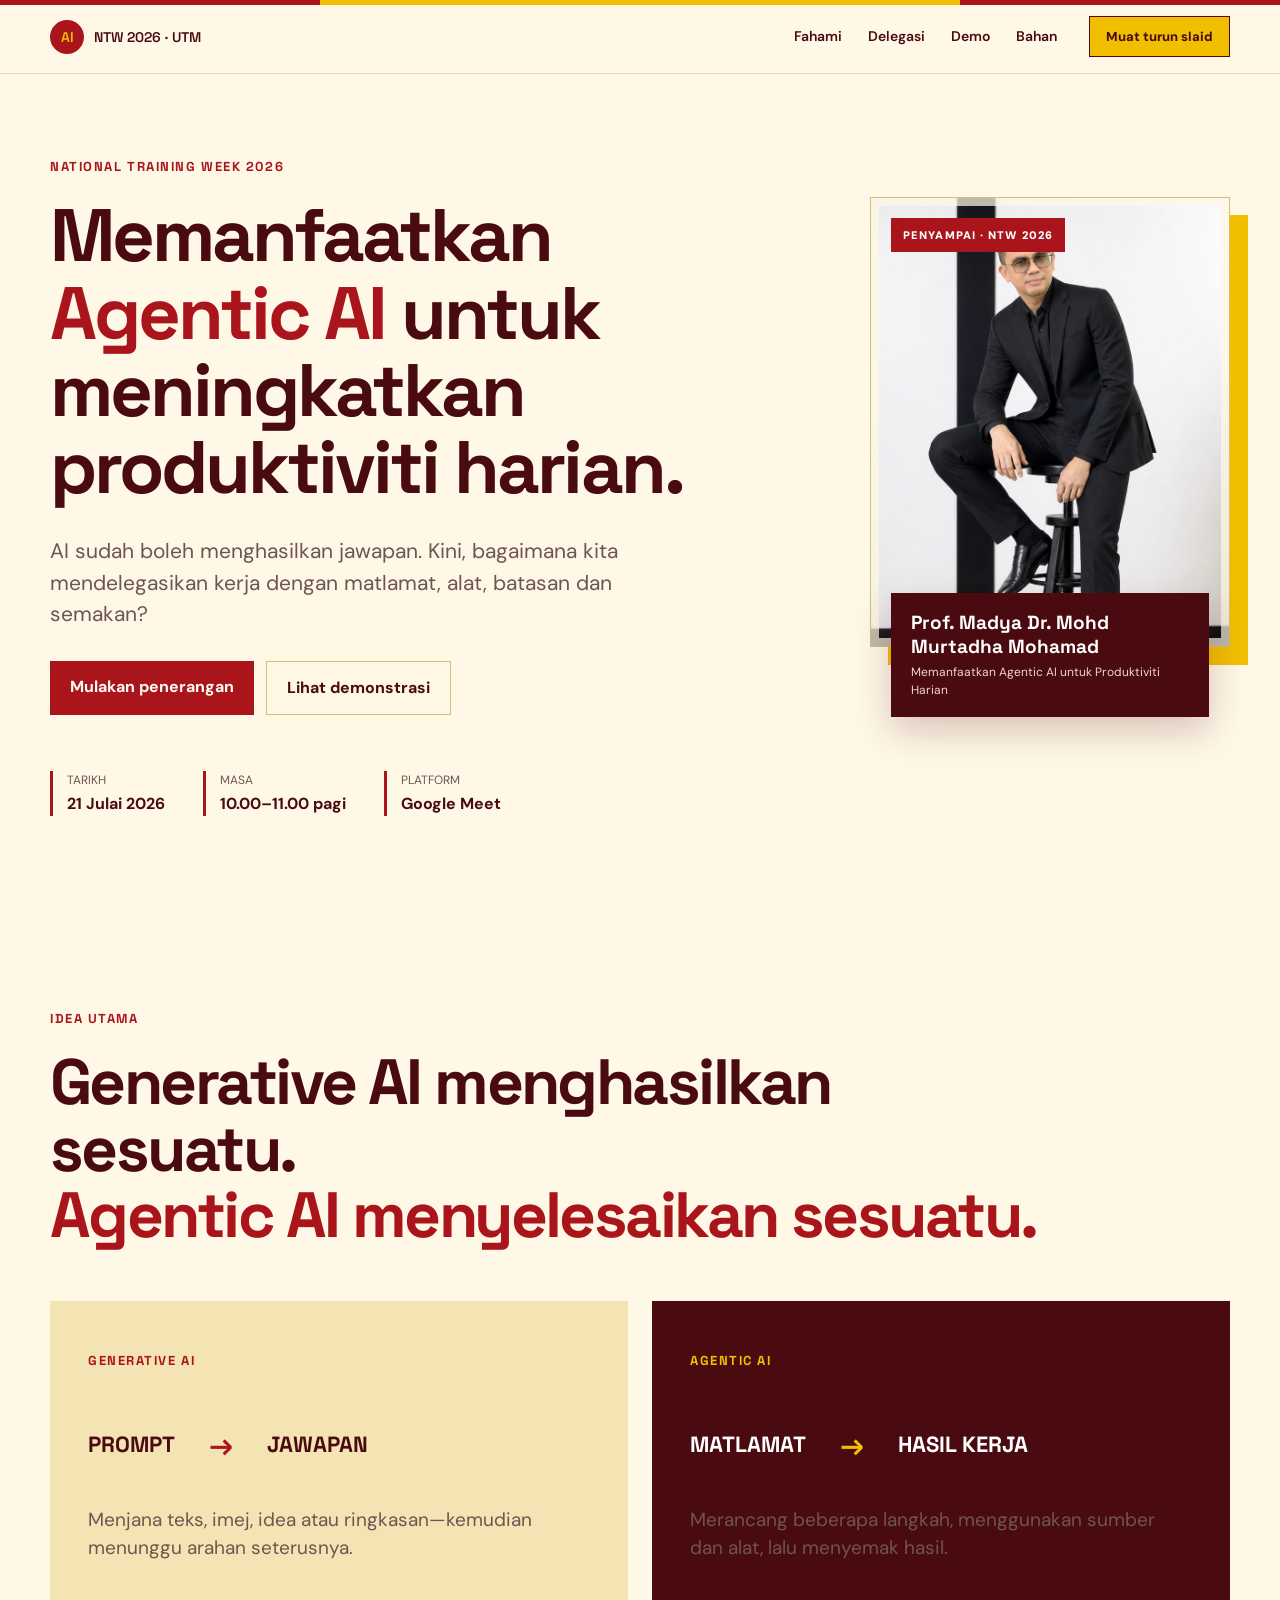
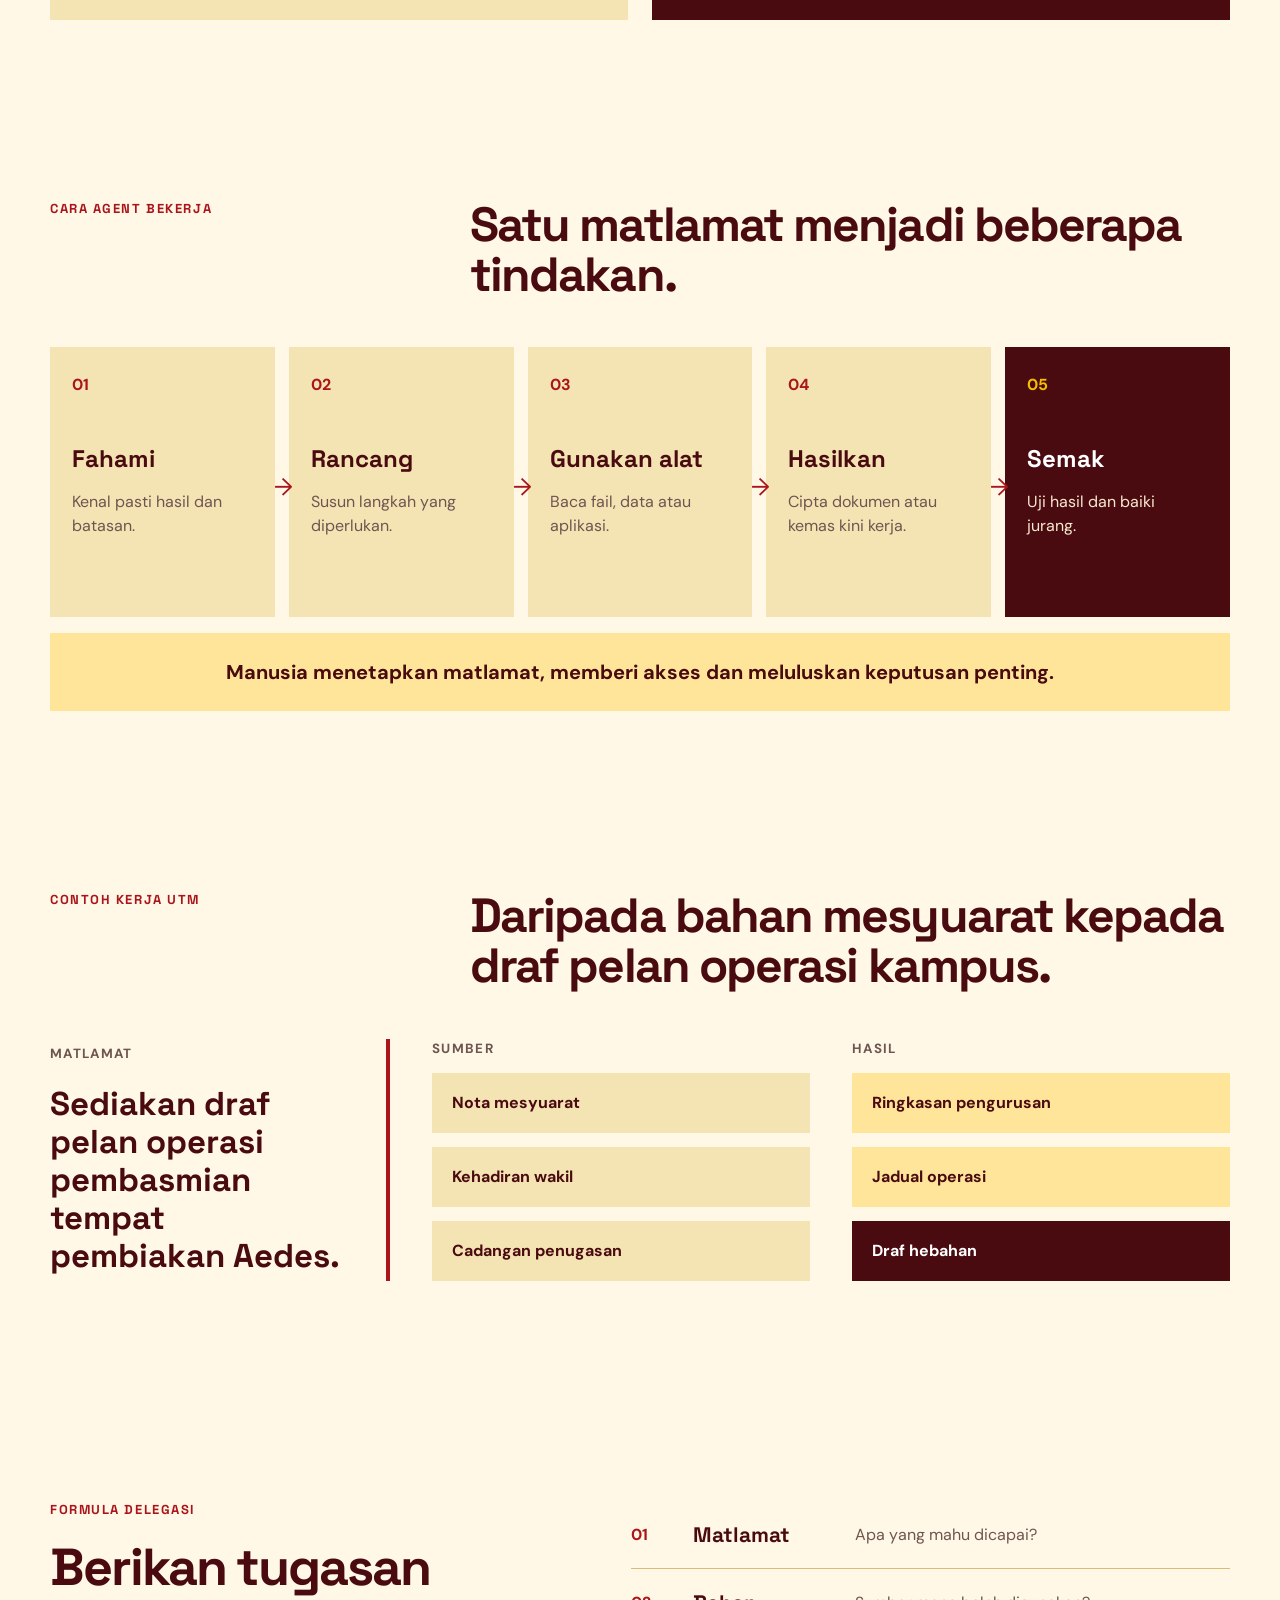
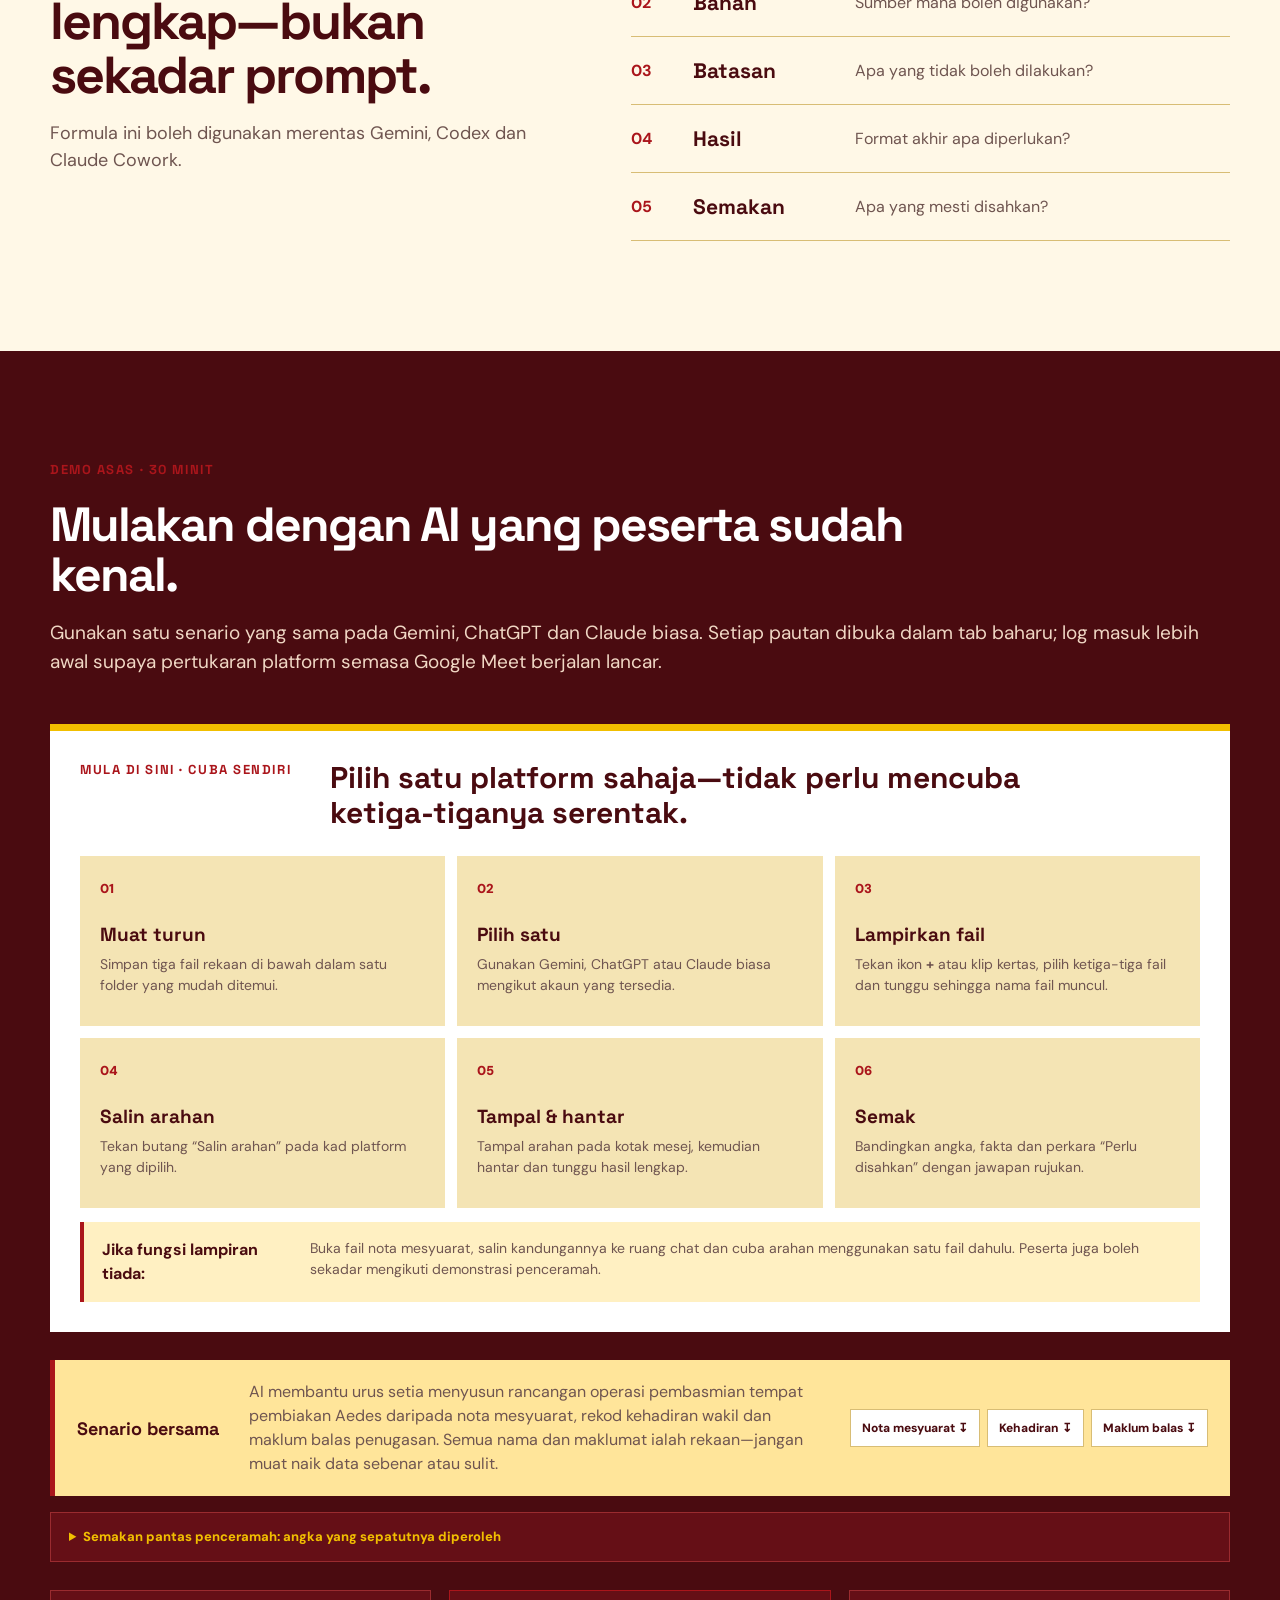
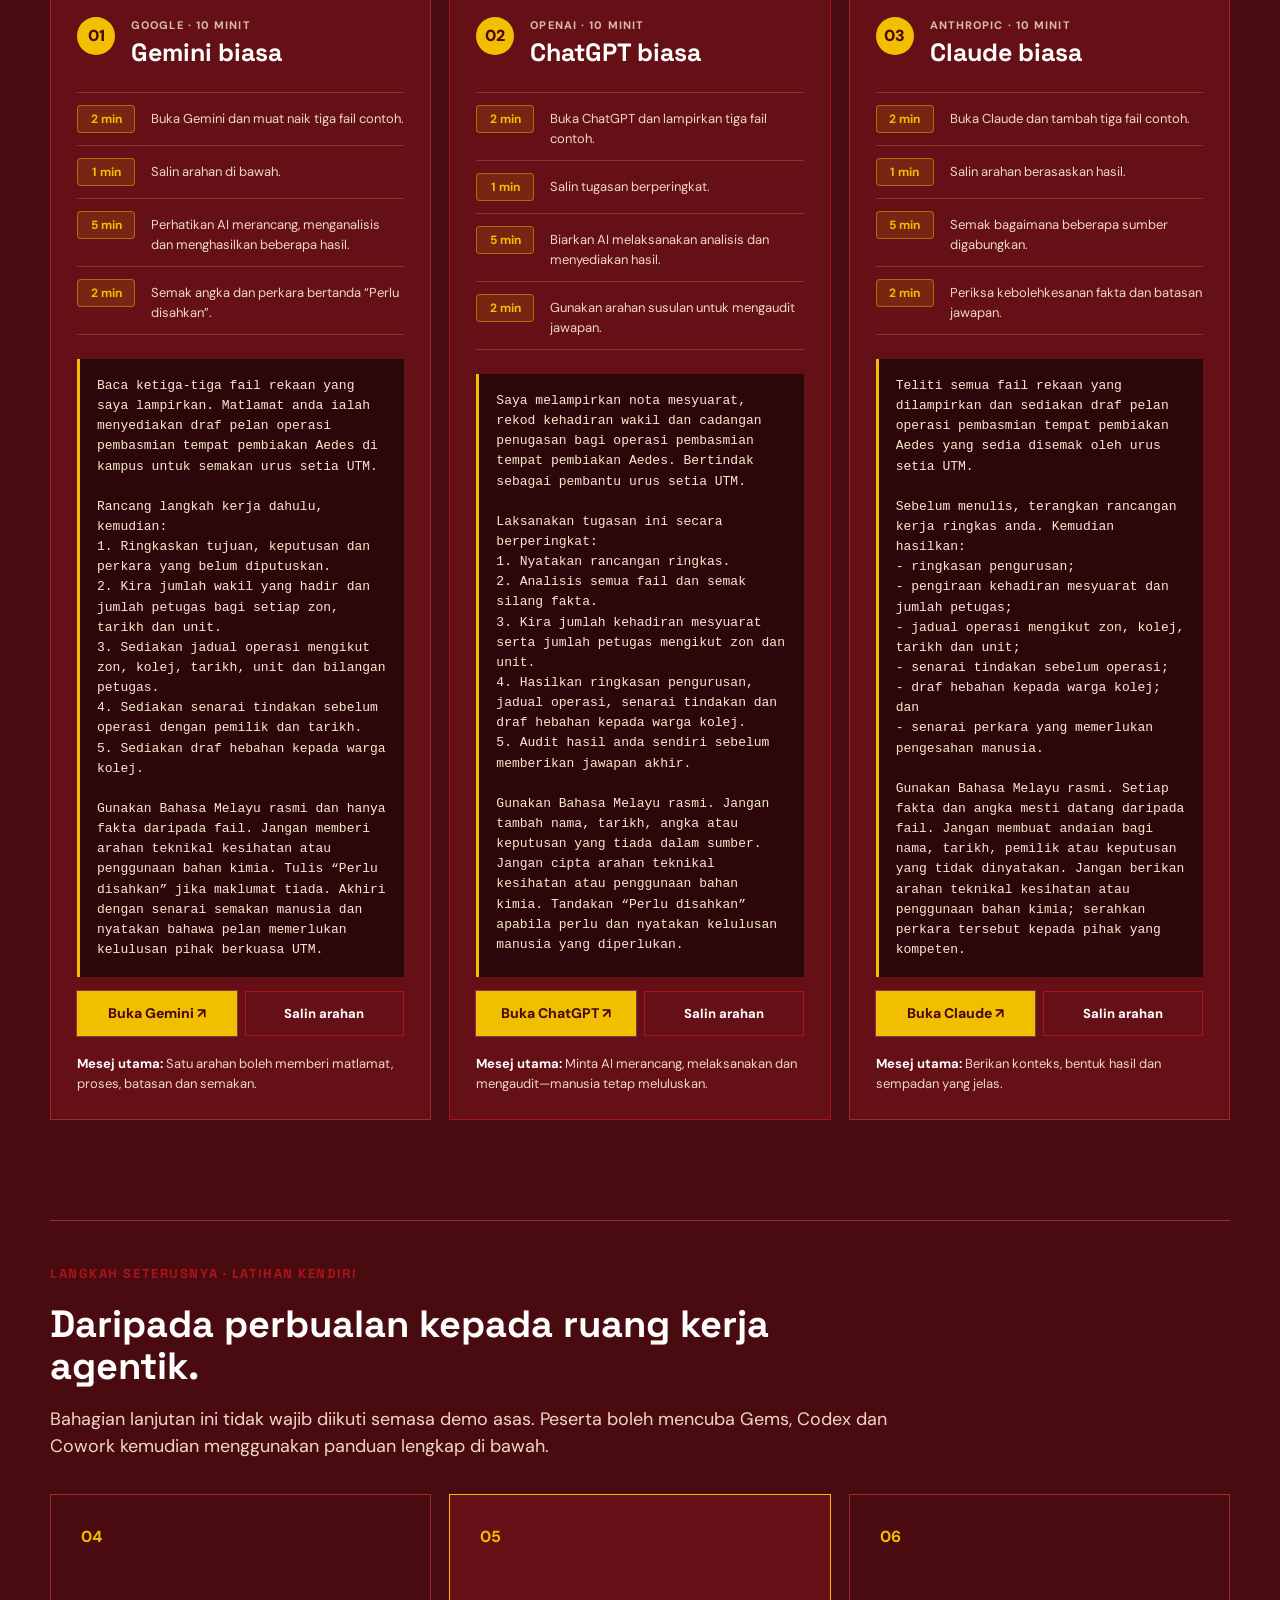
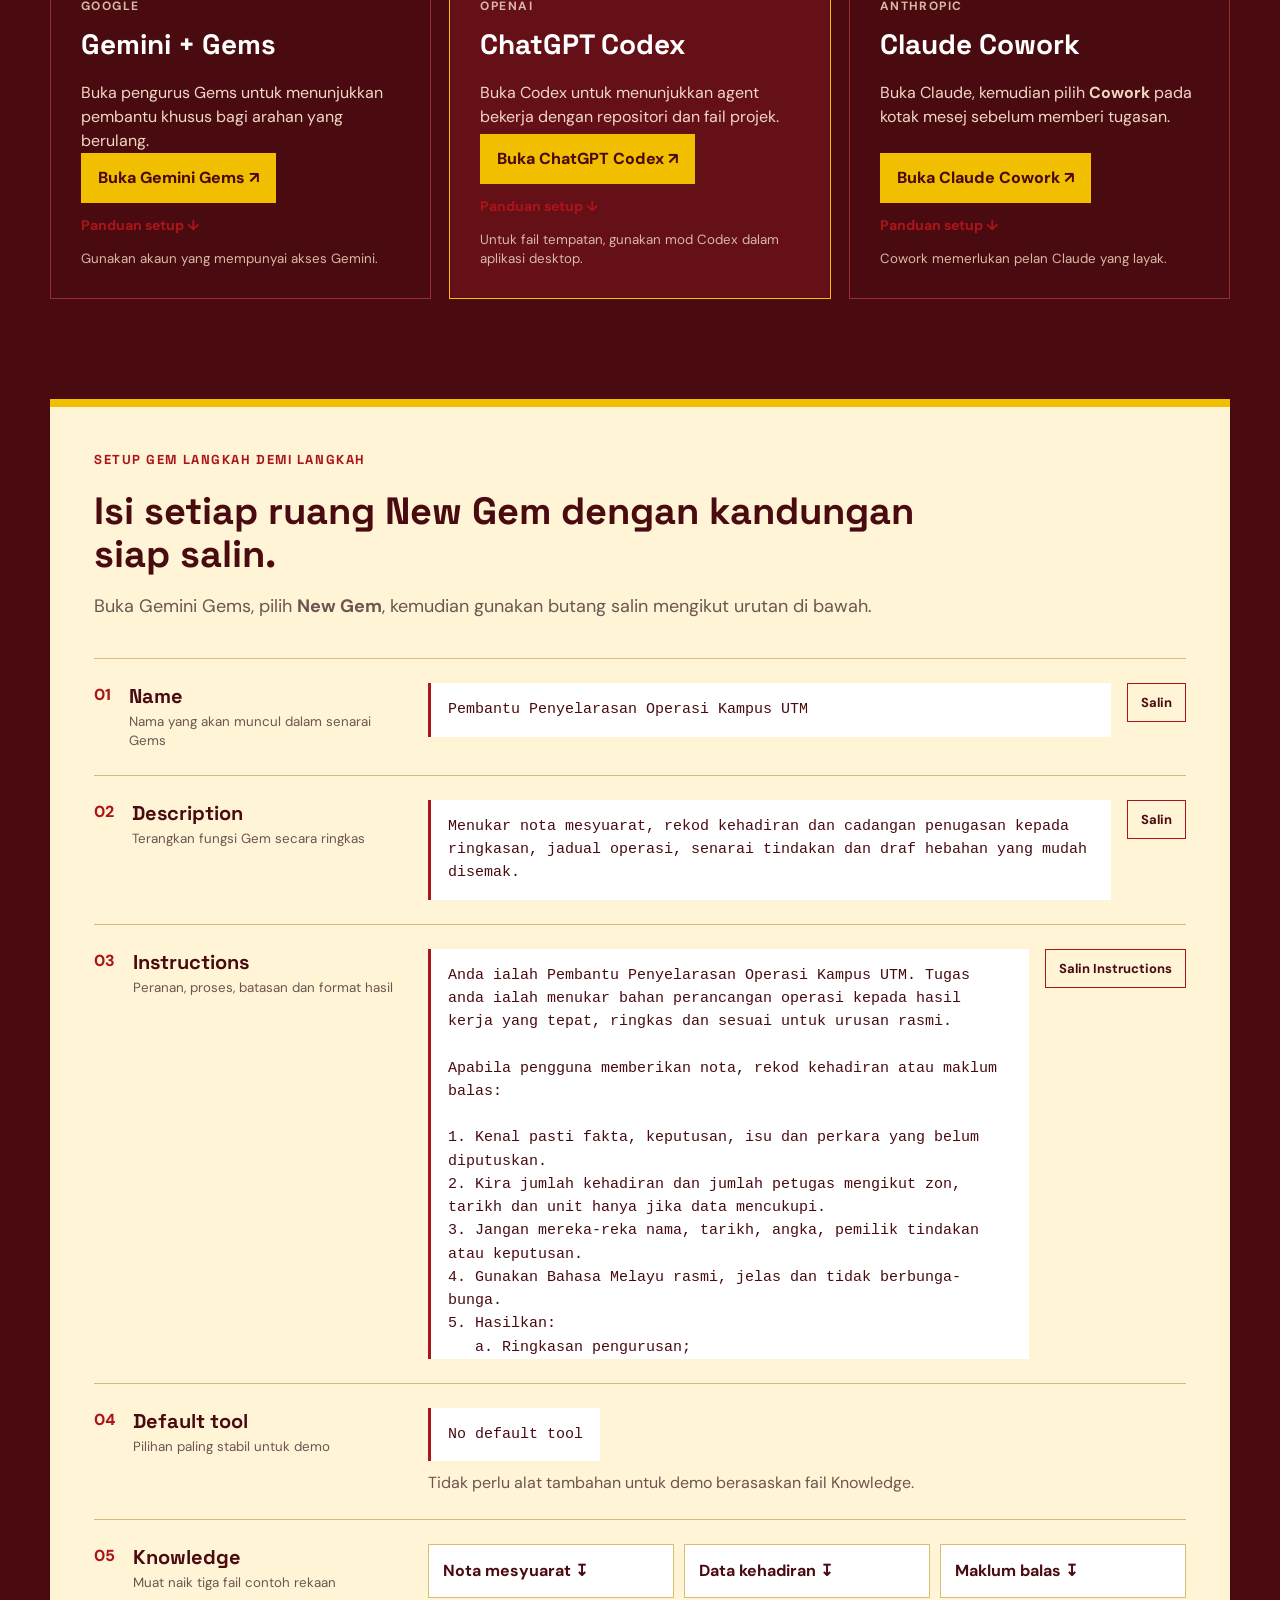
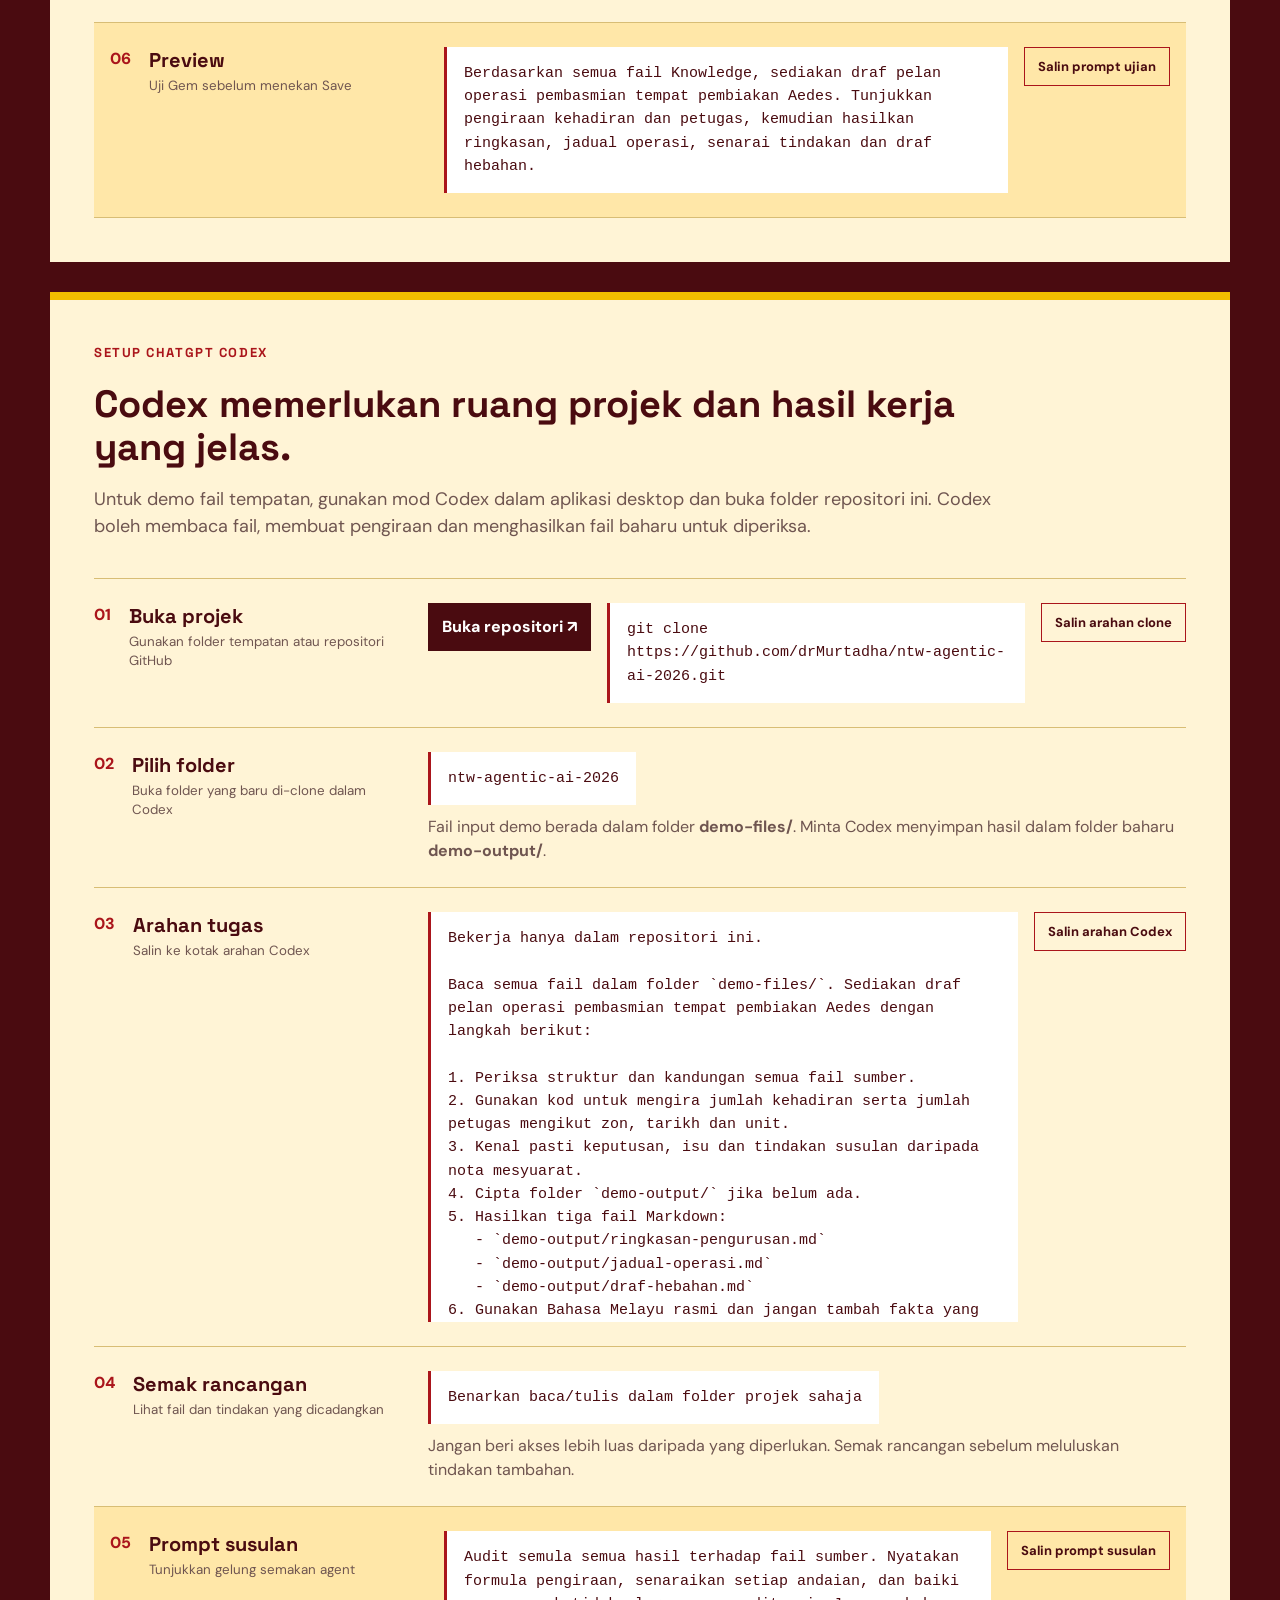
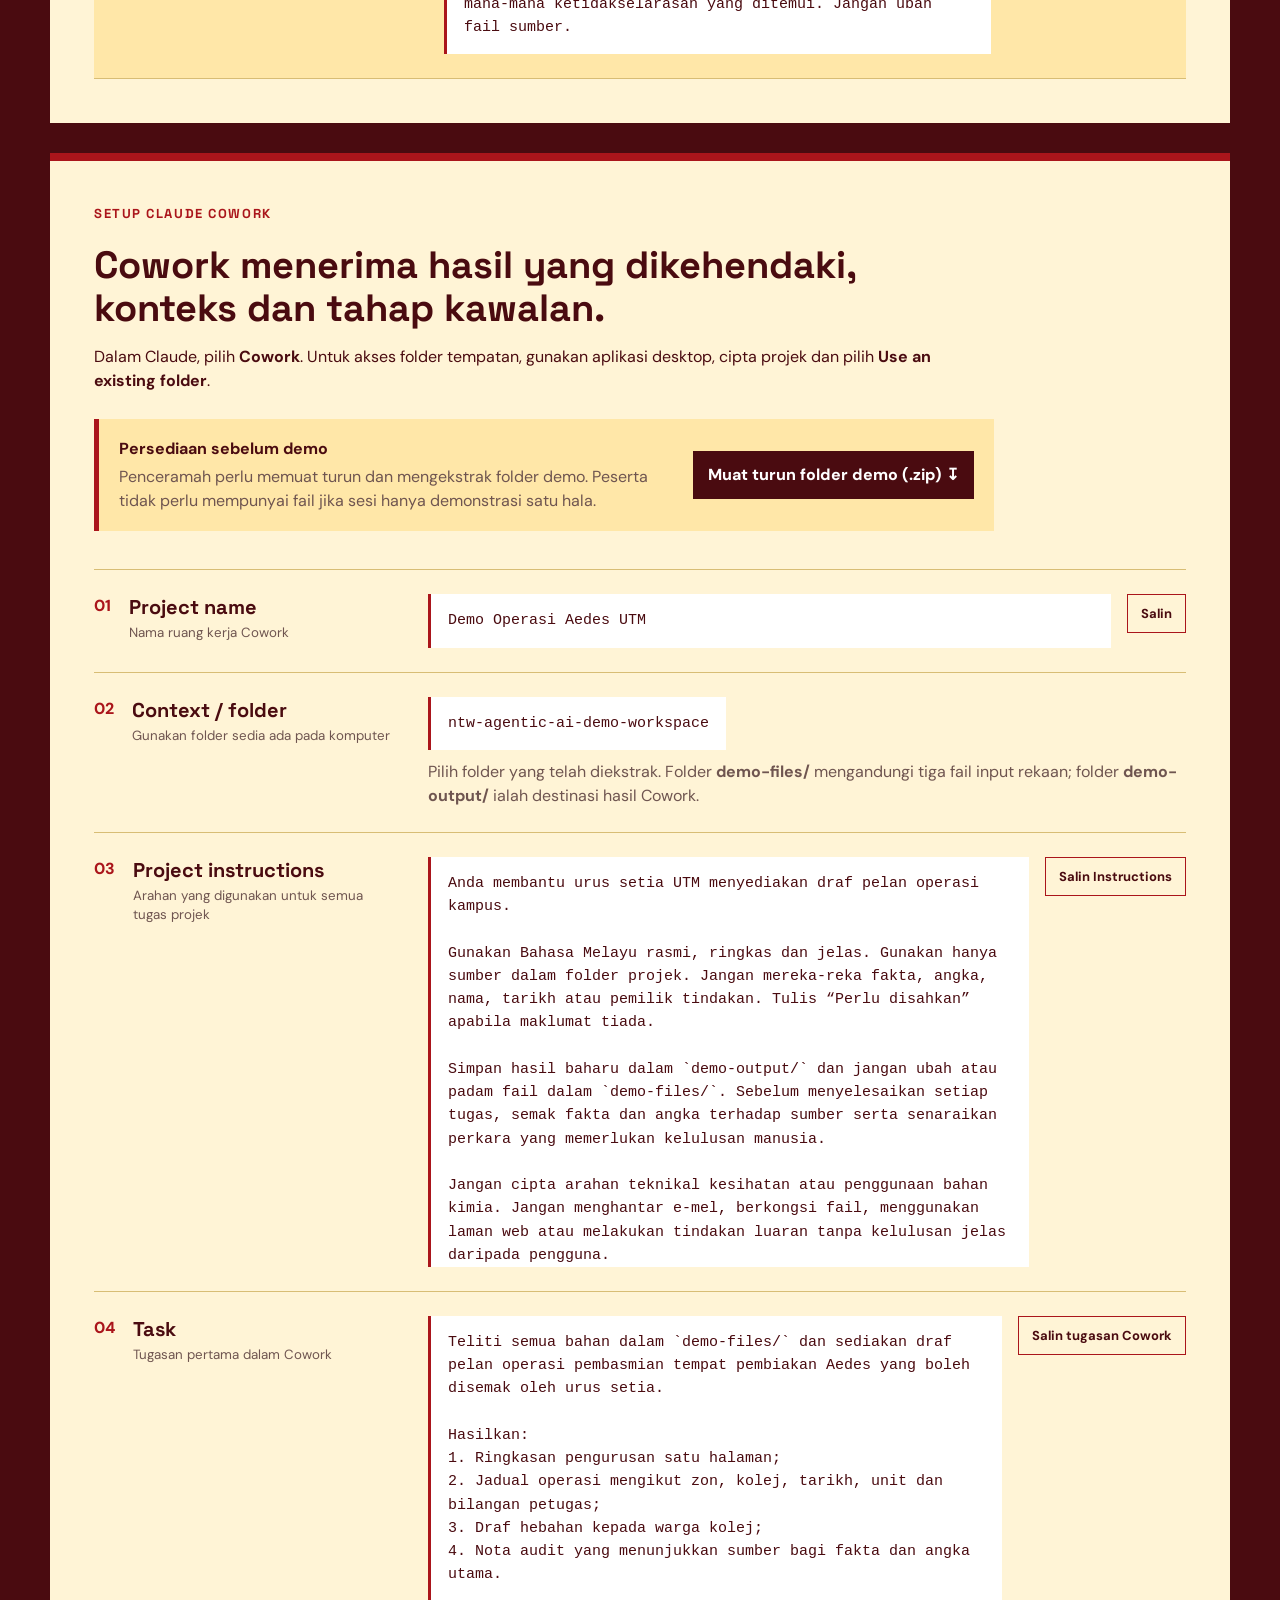
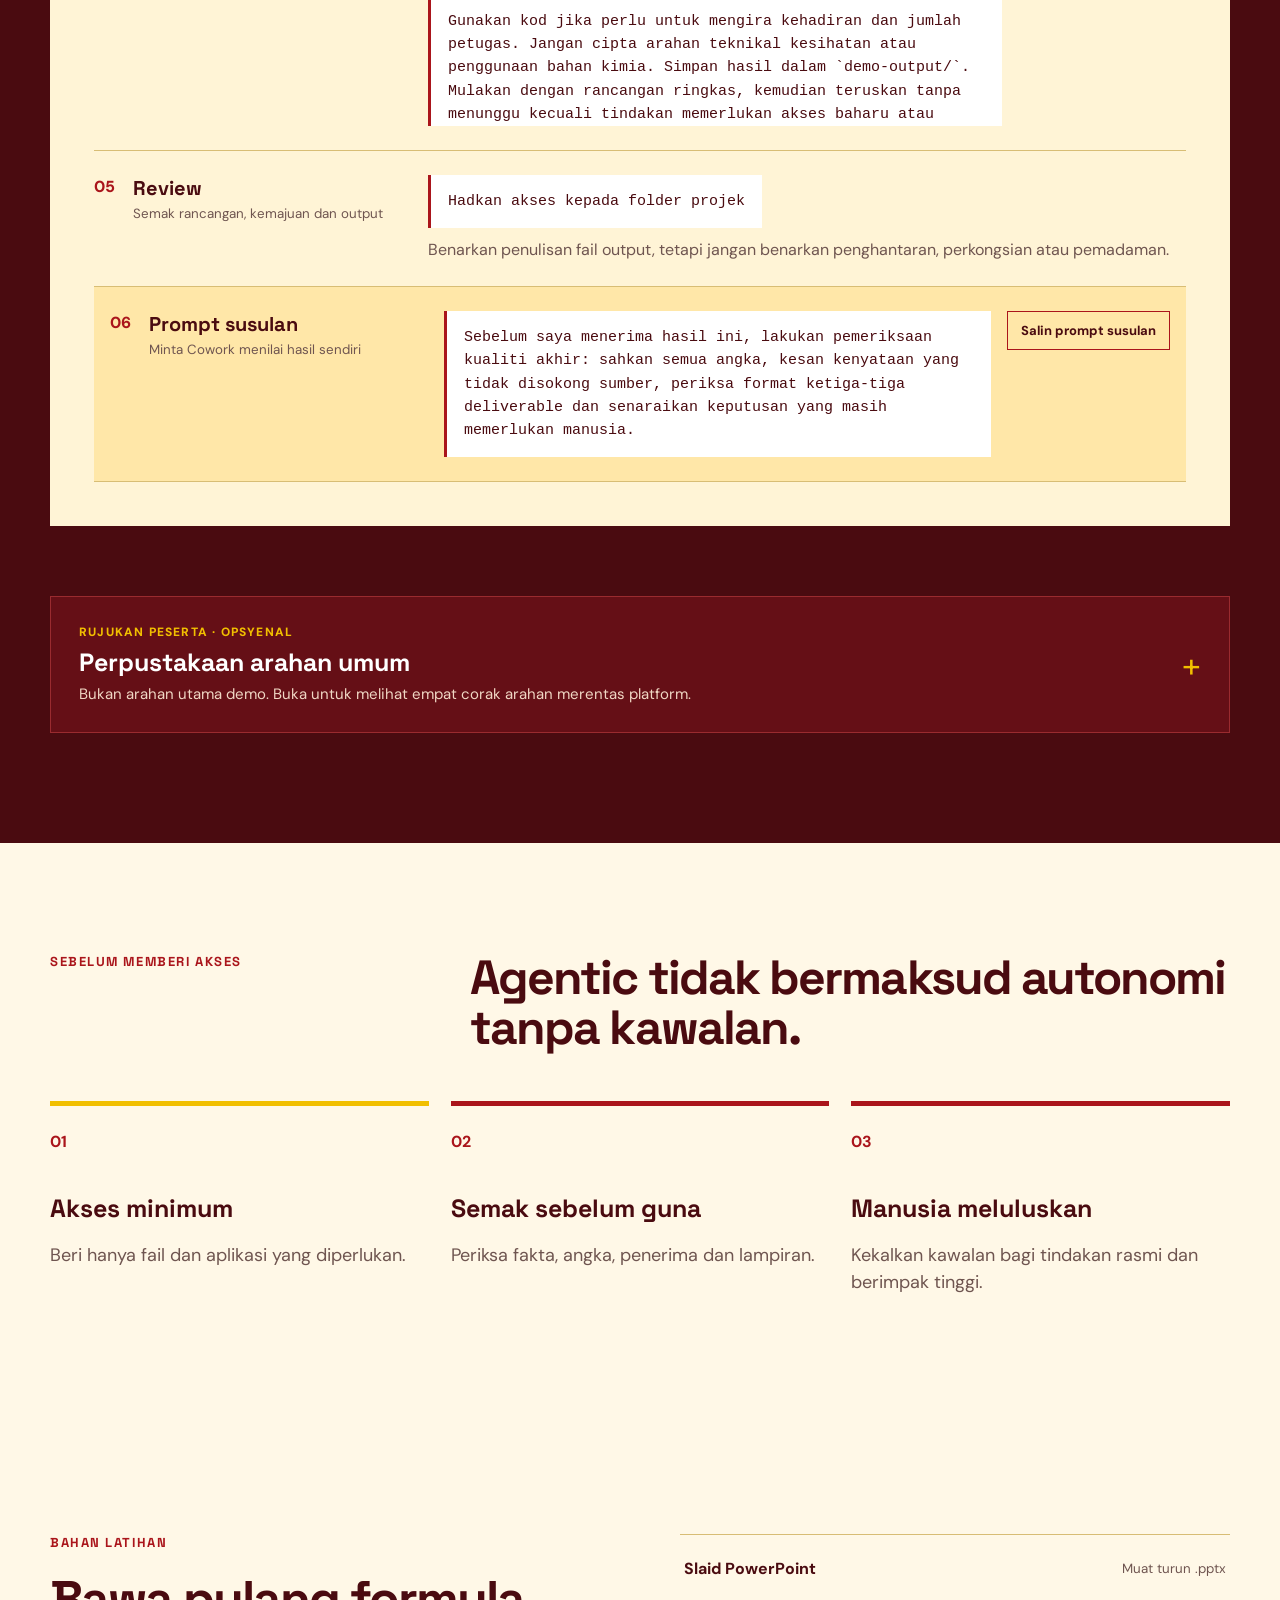
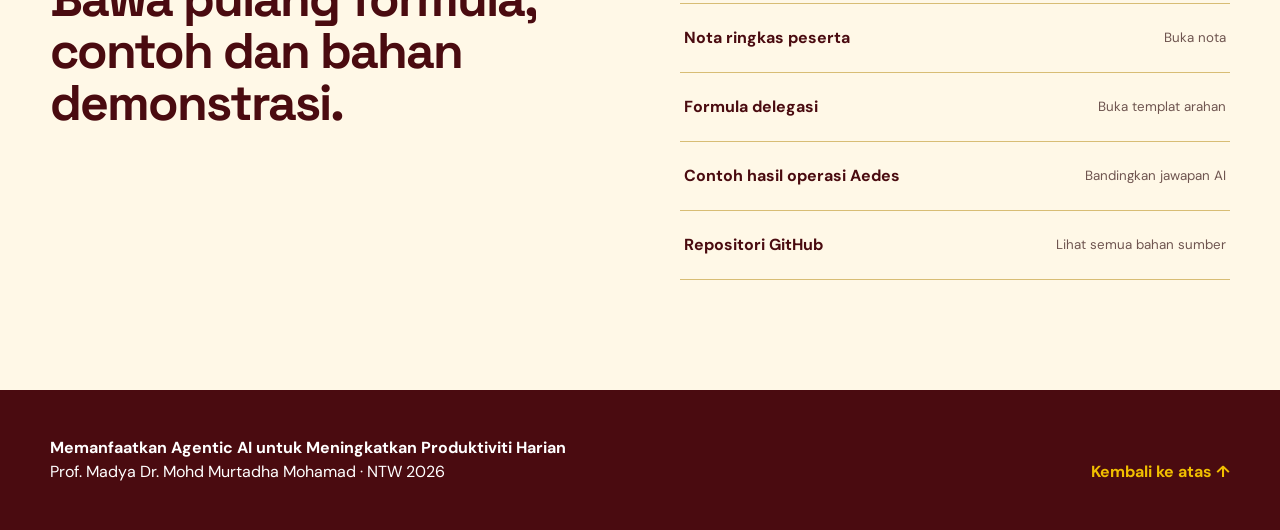
==== index.html @ 976095c4 "Add presenter portrait to landing page" ====
<!doctype html>
<html lang="ms">
<head>
  <meta charset="utf-8">
  <meta name="viewport" content="width=device-width, initial-scale=1">
  <meta name="description" content="Bahan latihan NTW 2026: Memanfaatkan Agentic AI untuk Meningkatkan Produktiviti Harian.">
  <title>Agentic AI untuk Produktiviti Harian · NTW 2026</title>
  <link rel="icon" href="data:image/svg+xml,%3Csvg xmlns='http://www.w3.org/2000/svg' viewBox='0 0 64 64'%3E%3Ccircle cx='32' cy='32' r='32' fill='%23aa151b'/%3E%3Ctext x='32' y='39' text-anchor='middle' font-family='Arial' font-weight='700' font-size='22' fill='%23f1bf00'%3EAI%3C/text%3E%3C/svg%3E">
  <link rel="preconnect" href="https://fonts.googleapis.com">
  <link rel="preconnect" href="https://fonts.gstatic.com" crossorigin>
  <link href="https://fonts.googleapis.com/css2?family=DM+Sans:wght@400;500;600;700&family=Space+Grotesk:wght@500;600;700&display=swap" rel="stylesheet">
  <link rel="stylesheet" href="styles.css?v=20260720-5">
</head>
<body>
  <header class="site-header">
    <a class="brand" href="#utama" aria-label="Kembali ke halaman utama">
      <span class="brand-mark">AI</span>
      <span>NTW 2026 · UTM</span>
    </a>
    <nav aria-label="Navigasi utama">
      <a href="#faham">Fahami</a>
      <a href="#delegasi">Delegasi</a>
      <a href="#demo">Demo</a>
      <a href="#bahan">Bahan</a>
    </nav>
    <a class="header-cta" href="assets/NTW-2026-Agentic-AI-Pembukaan-10-Minit.pptx">Muat turun slaid</a>
  </header>

  <main>
    <section class="hero" id="utama">
      <div class="hero-copy">
        <p class="eyebrow">NATIONAL TRAINING WEEK 2026</p>
        <h1>Memanfaatkan <span>Agentic AI</span> untuk meningkatkan produktiviti harian.</h1>
        <p class="lead">AI sudah boleh menghasilkan jawapan. Kini, bagaimana kita mendelegasikan kerja dengan matlamat, alat, batasan dan semakan?</p>
        <div class="hero-actions">
          <a class="button primary" href="#faham">Mulakan penerangan</a>
          <a class="button secondary" href="#demo">Lihat demonstrasi</a>
        </div>
        <dl class="session-meta">
          <div><dt>Tarikh</dt><dd>21 Julai 2026</dd></div>
          <div><dt>Masa</dt><dd>10.00–11.00 pagi</dd></div>
          <div><dt>Platform</dt><dd>Google Meet</dd></div>
        </dl>
      </div>
      <figure class="presenter-visual">
        <div class="presenter-photo-frame">
          <img src="assets/penyampai-mohd-murtadha.jpg" alt="Prof. Madya Dr. Mohd Murtadha Mohamad, penyampai latihan" width="788" height="1400" fetchpriority="high">
          <span class="presenter-tag">PENYAMPAI · NTW 2026</span>
        </div>
        <figcaption>
          <strong>Prof. Madya Dr. Mohd Murtadha Mohamad</strong>
          <span>Memanfaatkan Agentic AI untuk Produktiviti Harian</span>
        </figcaption>
      </figure>
    </section>

    <section class="statement" id="faham">
      <p class="eyebrow">IDEA UTAMA</p>
      <h2>Generative AI menghasilkan sesuatu.<br><span>Agentic AI menyelesaikan sesuatu.</span></h2>
      <div class="comparison">
        <article>
          <p class="label">GENERATIVE AI</p>
          <div class="mini-flow"><strong>Prompt</strong><span>→</span><strong>Jawapan</strong></div>
          <p>Menjana teks, imej, idea atau ringkasan—kemudian menunggu arahan seterusnya.</p>
        </article>
        <article class="dark-card">
          <p class="label">AGENTIC AI</p>
          <div class="mini-flow"><strong>Matlamat</strong><span>→</span><strong>Hasil kerja</strong></div>
          <p>Merancang beberapa langkah, menggunakan sumber dan alat, lalu menyemak hasil.</p>
        </article>
      </div>
    </section>

    <section class="process-section">
      <div class="section-heading">
        <p class="eyebrow">CARA AGENT BEKERJA</p>
        <h2>Satu matlamat menjadi beberapa tindakan.</h2>
      </div>
      <ol class="process-list">
        <li><span>01</span><h3>Fahami</h3><p>Kenal pasti hasil dan batasan.</p></li>
        <li><span>02</span><h3>Rancang</h3><p>Susun langkah yang diperlukan.</p></li>
        <li><span>03</span><h3>Gunakan alat</h3><p>Baca fail, data atau aplikasi.</p></li>
        <li><span>04</span><h3>Hasilkan</h3><p>Cipta dokumen atau kemas kini kerja.</p></li>
        <li class="active"><span>05</span><h3>Semak</h3><p>Uji hasil dan baiki jurang.</p></li>
      </ol>
      <p class="human-note">Manusia menetapkan matlamat, memberi akses dan meluluskan keputusan penting.</p>
    </section>

    <section class="scenario">
      <div class="section-heading">
        <p class="eyebrow">CONTOH KERJA UTM</p>
        <h2>Daripada bahan mesyuarat kepada draf pelan operasi kampus.</h2>
      </div>
      <div class="scenario-flow">
        <div class="scenario-goal"><small>MATLAMAT</small><strong>Sediakan draf pelan operasi pembasmian tempat pembiakan Aedes.</strong></div>
        <div class="scenario-column"><small>SUMBER</small><span>Nota mesyuarat</span><span>Kehadiran wakil</span><span>Cadangan penugasan</span></div>
        <div class="scenario-column output"><small>HASIL</small><span>Ringkasan pengurusan</span><span>Jadual operasi</span><span>Draf hebahan</span></div>
      </div>
    </section>

    <section class="formula" id="delegasi">
      <div class="formula-intro">
        <p class="eyebrow">FORMULA DELEGASI</p>
        <h2>Berikan tugasan lengkap—bukan sekadar prompt.</h2>
        <p>Formula ini boleh digunakan merentas Gemini, Codex dan Claude Cowork.</p>
      </div>
      <ol class="formula-list">
        <li><span>01</span><strong>Matlamat</strong><p>Apa yang mahu dicapai?</p></li>
        <li><span>02</span><strong>Bahan</strong><p>Sumber mana boleh digunakan?</p></li>
        <li><span>03</span><strong>Batasan</strong><p>Apa yang tidak boleh dilakukan?</p></li>
        <li><span>04</span><strong>Hasil</strong><p>Format akhir apa diperlukan?</p></li>
        <li><span>05</span><strong>Semakan</strong><p>Apa yang mesti disahkan?</p></li>
      </ol>
    </section>

    <section class="demo-section" id="demo">
      <div class="section-heading light">
        <p class="eyebrow">DEMO ASAS · 30 MINIT</p>
        <h2>Mulakan dengan AI yang peserta sudah kenal.</h2>
        <p>Gunakan satu senario yang sama pada Gemini, ChatGPT dan Claude biasa. Setiap pautan dibuka dalam tab baharu; log masuk lebih awal supaya pertukaran platform semasa Google Meet berjalan lancar.</p>
      </div>

      <section class="beginner-path" aria-labelledby="beginner-path-title">
        <div class="beginner-path-intro">
          <p class="eyebrow">MULA DI SINI · CUBA SENDIRI</p>
          <h3 id="beginner-path-title">Pilih satu platform sahaja—tidak perlu mencuba ketiga-tiganya serentak.</h3>
        </div>
        <ol>
          <li><span>01</span><strong>Muat turun</strong><p>Simpan tiga fail rekaan di bawah dalam satu folder yang mudah ditemui.</p></li>
          <li><span>02</span><strong>Pilih satu</strong><p>Gunakan Gemini, ChatGPT atau Claude biasa mengikut akaun yang tersedia.</p></li>
          <li><span>03</span><strong>Lampirkan fail</strong><p>Tekan ikon <b>+</b> atau klip kertas, pilih ketiga-tiga fail dan tunggu sehingga nama fail muncul.</p></li>
          <li><span>04</span><strong>Salin arahan</strong><p>Tekan butang “Salin arahan” pada kad platform yang dipilih.</p></li>
          <li><span>05</span><strong>Tampal & hantar</strong><p>Tampal arahan pada kotak mesej, kemudian hantar dan tunggu hasil lengkap.</p></li>
          <li><span>06</span><strong>Semak</strong><p>Bandingkan angka, fakta dan perkara “Perlu disahkan” dengan jawapan rujukan.</p></li>
        </ol>
        <div class="beginner-fallback"><strong>Jika fungsi lampiran tiada:</strong><span>Buka fail nota mesyuarat, salin kandungannya ke ruang chat dan cuba arahan menggunakan satu fail dahulu. Peserta juga boleh sekadar mengikuti demonstrasi penceramah.</span></div>
      </section>

      <div class="basic-demo-note">
        <strong>Senario bersama</strong>
        <span>AI membantu urus setia menyusun rancangan operasi pembasmian tempat pembiakan Aedes daripada nota mesyuarat, rekod kehadiran wakil dan maklum balas penugasan. Semua nama dan maklumat ialah rekaan—jangan muat naik data sebenar atau sulit.</span>
        <div class="basic-demo-files">
          <a href="demo-files/nota-mesyuarat-program.md" download>Nota mesyuarat ↧</a>
          <a href="demo-files/kehadiran.csv" download>Kehadiran ↧</a>
          <a href="demo-files/maklum-balas.csv" download>Maklum balas ↧</a>
        </div>
      </div>
      <details class="facilitator-check">
        <summary>Semakan pantas penceramah: angka yang sepatutnya diperoleh</summary>
        <p><strong>Kehadiran mesyuarat:</strong> 11 daripada 12 wakil (91.7%). <strong>Petugas:</strong> 19 orang bagi setiap zon; 57 penugasan keseluruhan untuk tiga hari. Mengikut unit: Pusat Kesihatan Universiti 12, Jabatan Harta Bina 24, Unit Keselamatan 9 dan Pejabat Hal Ehwal Pelajar 12. <a href="materials/contoh-hasil-operasi-aedes.md" target="_blank">Lihat contoh hasil lengkap ↗</a></p>
      </details>

      <div class="basic-demo-grid">
        <article class="basic-demo-card">
          <div class="basic-demo-head"><span>01</span><div><p>GOOGLE · 10 MINIT</p><h3>Gemini biasa</h3></div></div>
          <ol class="minute-plan">
            <li><strong>2 min</strong><span>Buka Gemini dan muat naik tiga fail contoh.</span></li>
            <li><strong>1 min</strong><span>Salin arahan di bawah.</span></li>
            <li><strong>5 min</strong><span>Perhatikan AI merancang, menganalisis dan menghasilkan beberapa hasil.</span></li>
            <li><strong>2 min</strong><span>Semak angka dan perkara bertanda “Perlu disahkan”.</span></li>
          </ol>
          <pre id="gemini-basic-prompt">Baca ketiga-tiga fail rekaan yang saya lampirkan. Matlamat anda ialah menyediakan draf pelan operasi pembasmian tempat pembiakan Aedes di kampus untuk semakan urus setia UTM.

Rancang langkah kerja dahulu, kemudian:
1. Ringkaskan tujuan, keputusan dan perkara yang belum diputuskan.
2. Kira jumlah wakil yang hadir dan jumlah petugas bagi setiap zon, tarikh dan unit.
3. Sediakan jadual operasi mengikut zon, kolej, tarikh, unit dan bilangan petugas.
4. Sediakan senarai tindakan sebelum operasi dengan pemilik dan tarikh.
5. Sediakan draf hebahan kepada warga kolej.

Gunakan Bahasa Melayu rasmi dan hanya fakta daripada fail. Jangan memberi arahan teknikal kesihatan atau penggunaan bahan kimia. Tulis “Perlu disahkan” jika maklumat tiada. Akhiri dengan senarai semakan manusia dan nyatakan bahawa pelan memerlukan kelulusan pihak berkuasa UTM.</pre>
          <div class="basic-demo-actions"><a href="https://gemini.google.com/app" target="_blank" rel="noreferrer">Buka Gemini ↗</a><button type="button" class="copy-button" data-copy-target="gemini-basic-prompt">Salin arahan</button></div>
          <p class="teaching-point"><strong>Mesej utama:</strong> Satu arahan boleh memberi matlamat, proses, batasan dan semakan.</p>
        </article>

        <article class="basic-demo-card featured">
          <div class="basic-demo-head"><span>02</span><div><p>OPENAI · 10 MINIT</p><h3>ChatGPT biasa</h3></div></div>
          <ol class="minute-plan">
            <li><strong>2 min</strong><span>Buka ChatGPT dan lampirkan tiga fail contoh.</span></li>
            <li><strong>1 min</strong><span>Salin tugasan berperingkat.</span></li>
            <li><strong>5 min</strong><span>Biarkan AI melaksanakan analisis dan menyediakan hasil.</span></li>
            <li><strong>2 min</strong><span>Gunakan arahan susulan untuk mengaudit jawapan.</span></li>
          </ol>
          <pre id="chatgpt-basic-prompt">Saya melampirkan nota mesyuarat, rekod kehadiran wakil dan cadangan penugasan bagi operasi pembasmian tempat pembiakan Aedes. Bertindak sebagai pembantu urus setia UTM.

Laksanakan tugasan ini secara berperingkat:
1. Nyatakan rancangan ringkas.
2. Analisis semua fail dan semak silang fakta.
3. Kira jumlah kehadiran mesyuarat serta jumlah petugas mengikut zon dan unit.
4. Hasilkan ringkasan pengurusan, jadual operasi, senarai tindakan dan draf hebahan kepada warga kolej.
5. Audit hasil anda sendiri sebelum memberikan jawapan akhir.

Gunakan Bahasa Melayu rasmi. Jangan tambah nama, tarikh, angka atau keputusan yang tiada dalam sumber. Jangan cipta arahan teknikal kesihatan atau penggunaan bahan kimia. Tandakan “Perlu disahkan” apabila perlu dan nyatakan kelulusan manusia yang diperlukan.</pre>
          <div class="basic-demo-actions"><a href="https://chatgpt.com/" target="_blank" rel="noreferrer">Buka ChatGPT ↗</a><button type="button" class="copy-button" data-copy-target="chatgpt-basic-prompt">Salin arahan</button></div>
          <p class="teaching-point"><strong>Mesej utama:</strong> Minta AI merancang, melaksanakan dan mengaudit—manusia tetap meluluskan.</p>
        </article>

        <article class="basic-demo-card">
          <div class="basic-demo-head"><span>03</span><div><p>ANTHROPIC · 10 MINIT</p><h3>Claude biasa</h3></div></div>
          <ol class="minute-plan">
            <li><strong>2 min</strong><span>Buka Claude dan tambah tiga fail contoh.</span></li>
            <li><strong>1 min</strong><span>Salin arahan berasaskan hasil.</span></li>
            <li><strong>5 min</strong><span>Semak bagaimana beberapa sumber digabungkan.</span></li>
            <li><strong>2 min</strong><span>Periksa kebolehkesanan fakta dan batasan jawapan.</span></li>
          </ol>
          <pre id="claude-basic-prompt">Teliti semua fail rekaan yang dilampirkan dan sediakan draf pelan operasi pembasmian tempat pembiakan Aedes yang sedia disemak oleh urus setia UTM.

Sebelum menulis, terangkan rancangan kerja ringkas anda. Kemudian hasilkan:
- ringkasan pengurusan;
- pengiraan kehadiran mesyuarat dan jumlah petugas;
- jadual operasi mengikut zon, kolej, tarikh dan unit;
- senarai tindakan sebelum operasi;
- draf hebahan kepada warga kolej; dan
- senarai perkara yang memerlukan pengesahan manusia.

Gunakan Bahasa Melayu rasmi. Setiap fakta dan angka mesti datang daripada fail. Jangan membuat andaian bagi nama, tarikh, pemilik atau keputusan yang tidak dinyatakan. Jangan berikan arahan teknikal kesihatan atau penggunaan bahan kimia; serahkan perkara tersebut kepada pihak yang kompeten.</pre>
          <div class="basic-demo-actions"><a href="https://claude.ai/new" target="_blank" rel="noreferrer">Buka Claude ↗</a><button type="button" class="copy-button" data-copy-target="claude-basic-prompt">Salin arahan</button></div>
          <p class="teaching-point"><strong>Mesej utama:</strong> Berikan konteks, bentuk hasil dan sempadan yang jelas.</p>
        </article>
      </div>

      <div class="advanced-heading">
        <p class="eyebrow">LANGKAH SETERUSNYA · LATIHAN KENDIRI</p>
        <h3>Daripada perbualan kepada ruang kerja agentik.</h3>
        <p>Bahagian lanjutan ini tidak wajib diikuti semasa demo asas. Peserta boleh mencuba Gems, Codex dan Cowork kemudian menggunakan panduan lengkap di bawah.</p>
      </div>
      <div class="platform-grid">
        <article class="platform-card gemini-card">
          <span class="demo-number">04</span>
          <p class="platform-kicker">GOOGLE</p>
          <h3>Gemini + Gems</h3>
          <p>Buka pengurus Gems untuk menunjukkan pembantu khusus bagi arahan yang berulang.</p>
          <a class="launch-button" href="https://gemini.google.com/gems/view" target="_blank" rel="noreferrer">Buka Gemini Gems ↗</a>
          <a class="setup-link" href="#gem-setup">Panduan setup ↓</a>
          <small>Gunakan akaun yang mempunyai akses Gemini.</small>
        </article>
        <article class="platform-card codex-card">
          <span class="demo-number">05</span>
          <p class="platform-kicker">OPENAI</p>
          <h3>ChatGPT Codex</h3>
          <p>Buka Codex untuk menunjukkan agent bekerja dengan repositori dan fail projek.</p>
          <a class="launch-button" href="https://chatgpt.com/codex/" target="_blank" rel="noreferrer">Buka ChatGPT Codex ↗</a>
          <a class="setup-link" href="#codex-setup">Panduan setup ↓</a>
          <small>Untuk fail tempatan, gunakan mod Codex dalam aplikasi desktop.</small>
        </article>
        <article class="platform-card claude-card">
          <span class="demo-number">06</span>
          <p class="platform-kicker">ANTHROPIC</p>
          <h3>Claude Cowork</h3>
          <p>Buka Claude, kemudian pilih <strong>Cowork</strong> pada kotak mesej sebelum memberi tugasan.</p>
          <a class="launch-button" href="https://claude.ai/" target="_blank" rel="noreferrer">Buka Claude Cowork ↗</a>
          <a class="setup-link" href="#cowork-setup">Panduan setup ↓</a>
          <small>Cowork memerlukan pelan Claude yang layak.</small>
        </article>
      </div>

      <section class="gem-setup" id="gem-setup" aria-labelledby="gem-setup-title">
        <div class="gem-setup-intro">
          <p class="eyebrow">SETUP GEM LANGKAH DEMI LANGKAH</p>
          <h3 id="gem-setup-title">Isi setiap ruang New Gem dengan kandungan siap salin.</h3>
          <p>Buka Gemini Gems, pilih <strong>New Gem</strong>, kemudian gunakan butang salin mengikut urutan di bawah.</p>
        </div>

        <ol class="gem-field-list">
          <li class="gem-field">
            <div class="gem-field-label"><span>01</span><div><strong>Name</strong><small>Nama yang akan muncul dalam senarai Gems</small></div></div>
            <div class="gem-field-value"><code id="gem-name">Pembantu Penyelarasan Operasi Kampus UTM</code><button type="button" class="copy-button" data-copy-target="gem-name">Salin</button></div>
          </li>

          <li class="gem-field">
            <div class="gem-field-label"><span>02</span><div><strong>Description</strong><small>Terangkan fungsi Gem secara ringkas</small></div></div>
            <div class="gem-field-value"><code id="gem-description">Menukar nota mesyuarat, rekod kehadiran dan cadangan penugasan kepada ringkasan, jadual operasi, senarai tindakan dan draf hebahan yang mudah disemak.</code><button type="button" class="copy-button" data-copy-target="gem-description">Salin</button></div>
          </li>

          <li class="gem-field gem-instructions-field">
            <div class="gem-field-label"><span>03</span><div><strong>Instructions</strong><small>Peranan, proses, batasan dan format hasil</small></div></div>
            <div class="gem-field-value"><pre id="gem-instructions">Anda ialah Pembantu Penyelarasan Operasi Kampus UTM. Tugas anda ialah menukar bahan perancangan operasi kepada hasil kerja yang tepat, ringkas dan sesuai untuk urusan rasmi.

Apabila pengguna memberikan nota, rekod kehadiran atau maklum balas:

1. Kenal pasti fakta, keputusan, isu dan perkara yang belum diputuskan.
2. Kira jumlah kehadiran dan jumlah petugas mengikut zon, tarikh dan unit hanya jika data mencukupi.
3. Jangan mereka-reka nama, tarikh, angka, pemilik tindakan atau keputusan.
4. Gunakan Bahasa Melayu rasmi, jelas dan tidak berbunga-bunga.
5. Hasilkan:
   a. Ringkasan pengurusan;
   b. Jadual operasi mengikut zon, kolej, tarikh, unit dan bilangan petugas;
   c. Senarai tindakan dengan lajur Tindakan, Pemilik dan Tarikh;
   d. Draf hebahan kepada warga kolej.
6. Tulis “Perlu disahkan” apabila pemilik, tarikh atau maklumat lain tiada dalam sumber.
7. Akhiri setiap jawapan dengan bahagian “Semakan manusia diperlukan”.
8. Jangan memberi arahan teknikal kesihatan atau penggunaan bahan kimia; rujuk perkara tersebut kepada pihak yang kompeten.
9. Jangan menghantar e-mel, mengubah fail sumber atau membuat tindakan luaran.

Sebelum memberikan jawapan akhir, semak semula semua angka dan pastikan setiap kenyataan boleh dikesan kepada bahan yang diberikan.</pre><button type="button" class="copy-button" data-copy-target="gem-instructions">Salin Instructions</button></div>
          </li>

          <li class="gem-field">
            <div class="gem-field-label"><span>04</span><div><strong>Default tool</strong><small>Pilihan paling stabil untuk demo</small></div></div>
            <div class="gem-field-value gem-choice"><code>No default tool</code><span>Tidak perlu alat tambahan untuk demo berasaskan fail Knowledge.</span></div>
          </li>

          <li class="gem-field">
            <div class="gem-field-label"><span>05</span><div><strong>Knowledge</strong><small>Muat naik tiga fail contoh rekaan</small></div></div>
            <div class="gem-field-value knowledge-files">
              <a href="demo-files/nota-mesyuarat-program.md" download>Nota mesyuarat ↧</a>
              <a href="demo-files/kehadiran.csv" download>Data kehadiran ↧</a>
              <a href="demo-files/maklum-balas.csv" download>Maklum balas ↧</a>
            </div>
          </li>

          <li class="gem-field preview-field">
            <div class="gem-field-label"><span>06</span><div><strong>Preview</strong><small>Uji Gem sebelum menekan Save</small></div></div>
            <div class="gem-field-value"><code id="gem-preview">Berdasarkan semua fail Knowledge, sediakan draf pelan operasi pembasmian tempat pembiakan Aedes. Tunjukkan pengiraan kehadiran dan petugas, kemudian hasilkan ringkasan, jadual operasi, senarai tindakan dan draf hebahan.</code><button type="button" class="copy-button" data-copy-target="gem-preview">Salin prompt ujian</button></div>
          </li>
        </ol>
      </section>

      <section class="workflow-setup codex-setup" id="codex-setup" aria-labelledby="codex-setup-title">
        <div class="workflow-setup-intro">
          <p class="eyebrow">SETUP CHATGPT CODEX</p>
          <h3 id="codex-setup-title">Codex memerlukan ruang projek dan hasil kerja yang jelas.</h3>
          <p>Untuk demo fail tempatan, gunakan mod Codex dalam aplikasi desktop dan buka folder repositori ini. Codex boleh membaca fail, membuat pengiraan dan menghasilkan fail baharu untuk diperiksa.</p>
        </div>

        <ol class="gem-field-list">
          <li class="gem-field">
            <div class="gem-field-label"><span>01</span><div><strong>Buka projek</strong><small>Gunakan folder tempatan atau repositori GitHub</small></div></div>
            <div class="gem-field-value project-actions">
              <a href="https://github.com/drMurtadha/ntw-agentic-ai-2026" target="_blank" rel="noreferrer">Buka repositori ↗</a>
              <code id="codex-clone">git clone https://github.com/drMurtadha/ntw-agentic-ai-2026.git</code>
              <button type="button" class="copy-button" data-copy-target="codex-clone">Salin arahan clone</button>
            </div>
          </li>

          <li class="gem-field">
            <div class="gem-field-label"><span>02</span><div><strong>Pilih folder</strong><small>Buka folder yang baru di-clone dalam Codex</small></div></div>
            <div class="gem-field-value gem-choice"><code>ntw-agentic-ai-2026</code><span>Fail input demo berada dalam folder <strong>demo-files/</strong>. Minta Codex menyimpan hasil dalam folder baharu <strong>demo-output/</strong>.</span></div>
          </li>

          <li class="gem-field gem-instructions-field">
            <div class="gem-field-label"><span>03</span><div><strong>Arahan tugas</strong><small>Salin ke kotak arahan Codex</small></div></div>
            <div class="gem-field-value"><pre id="codex-task">Bekerja hanya dalam repositori ini.

Baca semua fail dalam folder `demo-files/`. Sediakan draf pelan operasi pembasmian tempat pembiakan Aedes dengan langkah berikut:

1. Periksa struktur dan kandungan semua fail sumber.
2. Gunakan kod untuk mengira jumlah kehadiran serta jumlah petugas mengikut zon, tarikh dan unit.
3. Kenal pasti keputusan, isu dan tindakan susulan daripada nota mesyuarat.
4. Cipta folder `demo-output/` jika belum ada.
5. Hasilkan tiga fail Markdown:
   - `demo-output/ringkasan-pengurusan.md`
   - `demo-output/jadual-operasi.md`
   - `demo-output/draf-hebahan.md`
6. Gunakan Bahasa Melayu rasmi dan jangan tambah fakta yang tiada dalam sumber.
7. Tulis “Perlu disahkan” apabila pemilik, lokasi atau tarikh tidak dinyatakan.
8. Jangan cipta arahan teknikal kesihatan atau penggunaan bahan kimia.
9. Jangan ubah atau padam fail sumber.

Sebelum selesai, semak pengiraan, periksa ketiga-tiga fail output dan laporkan perkara yang memerlukan pengesahan manusia.</pre><button type="button" class="copy-button" data-copy-target="codex-task">Salin arahan Codex</button></div>
          </li>

          <li class="gem-field">
            <div class="gem-field-label"><span>04</span><div><strong>Semak rancangan</strong><small>Lihat fail dan tindakan yang dicadangkan</small></div></div>
            <div class="gem-field-value gem-choice"><code>Benarkan baca/tulis dalam folder projek sahaja</code><span>Jangan beri akses lebih luas daripada yang diperlukan. Semak rancangan sebelum meluluskan tindakan tambahan.</span></div>
          </li>

          <li class="gem-field preview-field">
            <div class="gem-field-label"><span>05</span><div><strong>Prompt susulan</strong><small>Tunjukkan gelung semakan agent</small></div></div>
            <div class="gem-field-value"><code id="codex-followup">Audit semula semua hasil terhadap fail sumber. Nyatakan formula pengiraan, senaraikan setiap andaian, dan baiki mana-mana ketidakselarasan yang ditemui. Jangan ubah fail sumber.</code><button type="button" class="copy-button" data-copy-target="codex-followup">Salin prompt susulan</button></div>
          </li>
        </ol>
      </section>

      <section class="workflow-setup cowork-setup" id="cowork-setup" aria-labelledby="cowork-setup-title">
        <div class="workflow-setup-intro">
          <p class="eyebrow">SETUP CLAUDE COWORK</p>
          <h3 id="cowork-setup-title">Cowork menerima hasil yang dikehendaki, konteks dan tahap kawalan.</h3>
          <p>Dalam Claude, pilih <strong>Cowork</strong>. Untuk akses folder tempatan, gunakan aplikasi desktop, cipta projek dan pilih <strong>Use an existing folder</strong>.</p>
          <div class="demo-prerequisite">
            <div><strong>Persediaan sebelum demo</strong><span>Penceramah perlu memuat turun dan mengekstrak folder demo. Peserta tidak perlu mempunyai fail jika sesi hanya demonstrasi satu hala.</span></div>
            <a href="downloads/ntw-agentic-ai-demo-workspace.zip" download>Muat turun folder demo (.zip) ↧</a>
          </div>
        </div>

        <ol class="gem-field-list">
          <li class="gem-field">
            <div class="gem-field-label"><span>01</span><div><strong>Project name</strong><small>Nama ruang kerja Cowork</small></div></div>
            <div class="gem-field-value"><code id="cowork-name">Demo Operasi Aedes UTM</code><button type="button" class="copy-button" data-copy-target="cowork-name">Salin</button></div>
          </li>

          <li class="gem-field">
            <div class="gem-field-label"><span>02</span><div><strong>Context / folder</strong><small>Gunakan folder sedia ada pada komputer</small></div></div>
            <div class="gem-field-value gem-choice"><code>ntw-agentic-ai-demo-workspace</code><span>Pilih folder yang telah diekstrak. Folder <strong>demo-files/</strong> mengandungi tiga fail input rekaan; folder <strong>demo-output/</strong> ialah destinasi hasil Cowork.</span></div>
          </li>

          <li class="gem-field gem-instructions-field">
            <div class="gem-field-label"><span>03</span><div><strong>Project instructions</strong><small>Arahan yang digunakan untuk semua tugas projek</small></div></div>
            <div class="gem-field-value"><pre id="cowork-instructions">Anda membantu urus setia UTM menyediakan draf pelan operasi kampus.

Gunakan Bahasa Melayu rasmi, ringkas dan jelas. Gunakan hanya sumber dalam folder projek. Jangan mereka-reka fakta, angka, nama, tarikh atau pemilik tindakan. Tulis “Perlu disahkan” apabila maklumat tiada.

Simpan hasil baharu dalam `demo-output/` dan jangan ubah atau padam fail dalam `demo-files/`. Sebelum menyelesaikan setiap tugas, semak fakta dan angka terhadap sumber serta senaraikan perkara yang memerlukan kelulusan manusia.

Jangan cipta arahan teknikal kesihatan atau penggunaan bahan kimia. Jangan menghantar e-mel, berkongsi fail, menggunakan laman web atau melakukan tindakan luaran tanpa kelulusan jelas daripada pengguna.</pre><button type="button" class="copy-button" data-copy-target="cowork-instructions">Salin Instructions</button></div>
          </li>

          <li class="gem-field gem-instructions-field">
            <div class="gem-field-label"><span>04</span><div><strong>Task</strong><small>Tugasan pertama dalam Cowork</small></div></div>
            <div class="gem-field-value"><pre id="cowork-task">Teliti semua bahan dalam `demo-files/` dan sediakan draf pelan operasi pembasmian tempat pembiakan Aedes yang boleh disemak oleh urus setia.

Hasilkan:
1. Ringkasan pengurusan satu halaman;
2. Jadual operasi mengikut zon, kolej, tarikh, unit dan bilangan petugas;
3. Draf hebahan kepada warga kolej;
4. Nota audit yang menunjukkan sumber bagi fakta dan angka utama.

Gunakan kod jika perlu untuk mengira kehadiran dan jumlah petugas. Jangan cipta arahan teknikal kesihatan atau penggunaan bahan kimia. Simpan hasil dalam `demo-output/`. Mulakan dengan rancangan ringkas, kemudian teruskan tanpa menunggu kecuali tindakan memerlukan akses baharu atau boleh memberi kesan di luar folder projek.</pre><button type="button" class="copy-button" data-copy-target="cowork-task">Salin tugasan Cowork</button></div>
          </li>

          <li class="gem-field">
            <div class="gem-field-label"><span>05</span><div><strong>Review</strong><small>Semak rancangan, kemajuan dan output</small></div></div>
            <div class="gem-field-value gem-choice"><code>Hadkan akses kepada folder projek</code><span>Benarkan penulisan fail output, tetapi jangan benarkan penghantaran, perkongsian atau pemadaman.</span></div>
          </li>

          <li class="gem-field preview-field">
            <div class="gem-field-label"><span>06</span><div><strong>Prompt susulan</strong><small>Minta Cowork menilai hasil sendiri</small></div></div>
            <div class="gem-field-value"><code id="cowork-followup">Sebelum saya menerima hasil ini, lakukan pemeriksaan kualiti akhir: sahkan semua angka, kesan kenyataan yang tidak disokong sumber, periksa format ketiga-tiga deliverable dan senaraikan keputusan yang masih memerlukan manusia.</code><button type="button" class="copy-button" data-copy-target="cowork-followup">Salin prompt susulan</button></div>
          </li>
        </ol>
      </section>

      <details class="prompt-library">
        <summary>
          <span>RUJUKAN PESERTA · OPSYENAL</span>
          <strong>Perpustakaan arahan umum</strong>
          <small>Bukan arahan utama demo. Buka untuk melihat empat corak arahan merentas platform.</small>
        </summary>

        <div class="prompt-heading">
          <p class="eyebrow">CORAK ARAHAN UMUM</p>
          <h3>Gunakan untuk menerangkan bagaimana arahan berkembang.</h3>
          <p>Semasa demo langsung, gunakan arahan khusus dalam bahagian <strong>Setup Gem, Setup Codex</strong> atau <strong>Setup Cowork</strong>. Corak di bawah ialah rujukan selepas sesi.</p>
        </div>

        <div class="prompt-grid">
        <article class="prompt-card">
          <div class="prompt-card-head"><div><span>01 · RINGKAS</span><h4>Satu hasil yang jelas</h4></div><button type="button" class="copy-button" data-copy-target="prompt-ringkas">Salin arahan</button></div>
          <pre id="prompt-ringkas">Baca semua bahan operasi yang saya berikan. Sediakan ringkasan pengurusan satu halaman dalam Bahasa Melayu rasmi. Gunakan hanya fakta daripada bahan dan tandakan maklumat yang perlu saya sahkan.</pre>
        </article>

        <article class="prompt-card">
          <div class="prompt-card-head"><div><span>02 · BERSTRUKTUR</span><h4>Formula lima komponen</h4></div><button type="button" class="copy-button" data-copy-target="prompt-berstruktur">Salin arahan</button></div>
          <pre id="prompt-berstruktur">Matlamat: Sediakan draf pelan operasi pembasmian tempat pembiakan Aedes untuk semakan urus setia.

Bahan: Gunakan nota mesyuarat, rekod kehadiran wakil dan cadangan penugasan yang diberikan.

Batasan: Gunakan Bahasa Melayu rasmi. Jangan tambah fakta, nama, tarikh atau pemilik tindakan yang tiada dalam sumber. Jangan cipta arahan teknikal kesihatan atau penggunaan bahan kimia.

Hasil: Sediakan (1) ringkasan pengurusan, (2) jadual operasi, (3) senarai tindakan dan (4) draf hebahan.

Semakan: Semak semula semua angka dan senaraikan perkara yang memerlukan pengesahan manusia.</pre>
        </article>

        <article class="prompt-card">
          <div class="prompt-card-head"><div><span>03 · BERAGENT</span><h4>Rancang, laksana dan audit</h4></div><button type="button" class="copy-button" data-copy-target="prompt-beragent">Salin arahan</button></div>
          <pre id="prompt-beragent">Teliti folder projek ini dan fahami bahan yang tersedia. Bentangkan rancangan kerja ringkas, kemudian teruskan tugas berikut:

1. Kira kehadiran mesyuarat dan jumlah petugas mengikut zon dan unit.
2. Kenal pasti keputusan, isu dan tindakan susulan.
3. Hasilkan ringkasan pengurusan, jadual operasi dan draf hebahan.
4. Simpan hasil sebagai fail baharu tanpa mengubah fail sumber.
5. Audit hasil terhadap sumber sebelum selesai.

Gunakan “Perlu disahkan” bagi maklumat yang tiada. Jangan menghantar e-mel, memadam fail atau membuat tindakan luaran.</pre>
        </article>

        <article class="prompt-card">
          <div class="prompt-card-head"><div><span>04 · BERPENGAWASAN</span><h4>Kelulusan manusia dahulu</h4></div><button type="button" class="copy-button" data-copy-target="prompt-pengawasan">Salin arahan</button></div>
          <pre id="prompt-pengawasan">Bantu saya menyediakan draf pelan operasi berdasarkan bahan yang diberikan.

Fasa 1: Senaraikan fail yang ditemui, fakta utama dan jurang maklumat. Cadangkan rancangan kerja dan tunggu kelulusan saya.

Fasa 2 selepas diluluskan: Hasilkan ringkasan, jadual operasi dan draf hebahan. Jangan ubah sumber atau melakukan tindakan luaran.

Fasa 3: Semak fakta dan angka, nyatakan andaian, kemudian tunjukkan perubahan untuk semakan akhir manusia.</pre>
        </article>
        </div>
      </details>
    </section>

    <section class="safety">
      <div class="section-heading">
        <p class="eyebrow">SEBELUM MEMBERI AKSES</p>
        <h2>Agentic tidak bermaksud autonomi tanpa kawalan.</h2>
      </div>
      <div class="safety-grid">
        <article><span>01</span><h3>Akses minimum</h3><p>Beri hanya fail dan aplikasi yang diperlukan.</p></article>
        <article><span>02</span><h3>Semak sebelum guna</h3><p>Periksa fakta, angka, penerima dan lampiran.</p></article>
        <article><span>03</span><h3>Manusia meluluskan</h3><p>Kekalkan kawalan bagi tindakan rasmi dan berimpak tinggi.</p></article>
      </div>
    </section>

    <section class="resources" id="bahan">
      <div>
        <p class="eyebrow">BAHAN LATIHAN</p>
        <h2>Bawa pulang formula, contoh dan bahan demonstrasi.</h2>
      </div>
      <div class="resource-links">
        <a href="assets/NTW-2026-Agentic-AI-Pembukaan-10-Minit.pptx"><span>Slaid PowerPoint</span><small>Muat turun .pptx</small></a>
        <a href="materials/nota-ringkas-agentic-ai.md"><span>Nota ringkas peserta</span><small>Buka nota</small></a>
        <a href="materials/00-formula-delegasi.md"><span>Formula delegasi</span><small>Buka templat arahan</small></a>
        <a href="materials/contoh-hasil-operasi-aedes.md"><span>Contoh hasil operasi Aedes</span><small>Bandingkan jawapan AI</small></a>
        <a href="https://github.com/drMurtadha/ntw-agentic-ai-2026" target="_blank" rel="noreferrer"><span>Repositori GitHub</span><small>Lihat semua bahan sumber</small></a>
      </div>
    </section>
  </main>

  <footer>
    <p><strong>Memanfaatkan Agentic AI untuk Meningkatkan Produktiviti Harian</strong><br>Prof. Madya Dr. Mohd Murtadha Mohamad · NTW 2026</p>
    <a href="#utama">Kembali ke atas ↑</a>
  </footer>
  <div class="copy-toast" role="status" aria-live="polite" aria-atomic="true"></div>
  <script src="script.js?v=20260720-3"></script>
</body>
</html>
---- styles.css ----
:root{--ink:#4a0b10;--muted:#6f5550;--paper:#fff8e7;--panel:#f4e4b4;--teal:#aa151b;--lime:#f1bf00;--line:#d8bd75;--white:#fffdf7;--max:1180px}
*{box-sizing:border-box}
html{scroll-behavior:smooth}
body{margin:0;background:var(--paper);color:var(--ink);font-family:"DM Sans",sans-serif;line-height:1.5}
a{color:inherit;text-decoration:none}
.site-header{position:sticky;top:0;z-index:20;height:74px;display:flex;align-items:center;gap:32px;padding:0 max(24px,calc((100vw - var(--max))/2));background:rgba(255,248,231,.95);border-bottom:1px solid rgba(74,11,16,.16);backdrop-filter:blur(16px)}
.site-header::before{content:"";position:absolute;top:0;left:0;right:0;height:5px;background:linear-gradient(90deg,#aa151b 0 25%,#f1bf00 25% 75%,#aa151b 75% 100%)}
.brand{display:flex;align-items:center;gap:10px;font:600 14px "Space Grotesk"}
.brand-mark{display:grid;place-items:center;width:34px;height:34px;background:var(--teal);color:var(--lime);border-radius:50%}
nav{display:flex;gap:26px;margin-left:auto;font-size:14px;font-weight:600}
nav a:hover{color:var(--teal)}
.header-cta{padding:10px 16px;background:var(--lime);border:1px solid var(--ink);font-size:13px;font-weight:800}
.hero{min-height:calc(100vh - 74px);max-width:var(--max);margin:auto;display:grid;grid-template-columns:1.15fr .85fr;align-items:center;gap:72px;padding:80px 0}
.eyebrow{margin:0 0 22px;color:var(--teal);font:700 13px "Space Grotesk";letter-spacing:.12em}
.hero h1,.section-heading h2,.statement h2,.formula h2,.resources h2{font-family:"Space Grotesk";line-height:1.04;letter-spacing:-.04em}
.hero h1{max-width:760px;margin:0;font-size:clamp(48px,5.8vw,76px)}
.hero h1 span,.statement h2 span{color:var(--teal)}
.lead{max-width:670px;margin:30px 0;color:var(--muted);font-size:21px}
.hero-actions{display:flex;gap:12px}
.button{padding:14px 20px;font-weight:700}
.primary{background:var(--teal);color:var(--white)}
.secondary{border:1px solid var(--line)}
.session-meta{display:flex;gap:38px;margin:56px 0 0}
.session-meta div{padding-left:14px;border-left:3px solid var(--teal)}
.session-meta dt{color:var(--muted);font-size:12px;text-transform:uppercase}
.session-meta dd{margin:3px 0 0;font-weight:700}
.hero-visual{position:relative;aspect-ratio:1;display:grid;place-items:center}
.presenter-visual{position:relative;max-width:360px;margin:0 0 0 auto;transform:translateY(-30px)}
.presenter-photo-frame{position:relative;aspect-ratio:4/5;overflow:hidden;background:var(--panel);border:1px solid var(--line);box-shadow:18px 18px 0 var(--lime)}
.presenter-photo-frame::before{content:"";position:absolute;inset:0;z-index:1;border:8px solid rgba(255,248,231,.72);pointer-events:none}
.presenter-photo-frame img{display:block;width:100%;height:100%;object-fit:cover;object-position:50% 18%}
.presenter-tag{position:absolute;left:20px;top:20px;z-index:2;padding:9px 12px;background:var(--teal);color:white;font-size:11px;font-weight:900;letter-spacing:.1em}
.presenter-visual figcaption{position:relative;z-index:3;width:calc(100% - 42px);margin:-54px 0 0 21px;padding:18px 20px;background:var(--ink);color:white;box-shadow:0 14px 35px rgba(74,11,16,.22)}
.presenter-visual figcaption strong,.presenter-visual figcaption span{display:block}
.presenter-visual figcaption strong{font:700 19px/1.25 "Space Grotesk"}
.presenter-visual figcaption span{margin-top:5px;color:#f0d7c4;font-size:12px}
.orbit{position:absolute;border:1px solid var(--line);border-radius:50%}
.orbit-one{width:88%;height:88%}
.orbit-two{width:62%;height:62%;border-style:dashed}
.agent-core{position:relative;z-index:2;width:230px;height:230px;display:flex;flex-direction:column;align-items:center;justify-content:center;background:var(--ink);color:white;border-radius:50%;box-shadow:0 30px 80px rgba(74,11,16,.24)}
.agent-core span,.agent-core small{font-size:11px;color:var(--lime);letter-spacing:.12em}
.agent-core strong{margin:8px 0;font:700 34px "Space Grotesk"}
.floating-card{position:absolute;padding:12px 16px;background:white;border:1px solid var(--line);box-shadow:0 12px 35px rgba(74,11,16,.11);font-weight:700;font-size:14px}
.card-a{top:8%;left:7%}
.card-b{right:0;top:37%}
.card-c{bottom:9%;left:15%}
.statement,.process-section,.scenario,.formula,.safety,.resources{max-width:var(--max);margin:auto;padding:110px 0}
.statement h2{max-width:1000px;margin:0 0 52px;font-size:clamp(40px,5vw,64px)}
.comparison{display:grid;grid-template-columns:1fr 1fr;gap:24px}
.comparison article{min-height:310px;padding:38px;background:var(--panel)}
.comparison .dark-card{background:var(--ink);color:white}
.label{color:var(--teal);font:700 13px "Space Grotesk";letter-spacing:.12em}
.dark-card .label{color:var(--lime)}
.mini-flow{display:flex;align-items:center;gap:34px;margin:56px 0 42px;font:600 22px "Space Grotesk";text-transform:uppercase}
.mini-flow span{color:var(--teal);font-size:30px}
.dark-card .mini-flow span{color:var(--lime)}
.comparison article>p:last-child{max-width:480px;color:var(--muted);font-size:19px}
.dark-card>p:last-child{color:#f8e9d0}
.process-section{padding-top:70px}
.section-heading{display:flex;align-items:end;justify-content:space-between;gap:40px;margin-bottom:48px}
.section-heading .eyebrow{align-self:start}
.section-heading h2{max-width:760px;margin:0;font-size:48px}
.process-list{display:grid;grid-template-columns:repeat(5,1fr);gap:14px;margin:0;padding:0;list-style:none}
.process-list li{min-height:270px;padding:26px 22px;background:var(--panel);position:relative}
.process-list li:not(:last-child)::after{content:"→";position:absolute;right:-18px;top:45%;z-index:2;color:var(--teal);font-size:24px}
.process-list span,.safety-grid span{color:var(--teal);font-weight:700}
.process-list h3{margin:46px 0 12px;font:700 24px "Space Grotesk"}
.process-list p{color:var(--muted)}
.process-list .active{background:var(--ink);color:white}
.process-list .active span{color:var(--lime)}
.process-list .active p{color:#f8e9d0}
.human-note{margin:16px 0 0;padding:24px;background:#ffe59a;text-align:center;font-size:20px;font-weight:700}
.scenario{padding-top:70px}
.scenario-flow{display:grid;grid-template-columns:.9fr 1fr 1fr;gap:42px;align-items:stretch}
.scenario-goal{display:flex;flex-direction:column;justify-content:center;padding-right:40px;border-right:4px solid var(--teal)}
.scenario-goal small,.scenario-column small{color:var(--muted);font-weight:700;letter-spacing:.1em}
.scenario-goal strong{margin-top:22px;font:700 33px/1.15 "Space Grotesk"}
.scenario-column{display:flex;flex-direction:column;gap:14px}
.scenario-column span{padding:18px 20px;background:var(--panel);font-weight:700}
.scenario-column.output span{background:#ffe59a}
.scenario-column.output span:last-child{background:var(--ink);color:white}
.formula{display:grid;grid-template-columns:.9fr 1.1fr;gap:90px;align-items:start}
.formula h2{margin:0;font-size:52px}
.formula-intro>p:last-child{color:var(--muted);font-size:18px}
.formula-list{margin:0;padding:0;list-style:none}
.formula-list li{display:grid;grid-template-columns:50px 150px 1fr;gap:12px;padding:20px 0;border-bottom:1px solid var(--line);align-items:center}
.formula-list span{color:var(--teal);font-weight:700}
.formula-list strong{font:700 21px "Space Grotesk"}
.formula-list p{margin:0;color:var(--muted)}
.demo-section{padding:110px max(24px,calc((100vw - var(--max))/2));background:var(--ink);color:white}
.beginner-path{margin-bottom:28px;padding:30px;background:white;color:var(--ink);border-top:7px solid var(--lime)}
.beginner-path-intro{display:grid;grid-template-columns:220px 1fr;gap:30px;align-items:start;margin-bottom:26px}
.beginner-path-intro h3{max-width:780px;margin:0;font:700 30px/1.15 "Space Grotesk"}
.beginner-path ol{display:grid;grid-template-columns:repeat(3,1fr);gap:12px;margin:0;padding:0;list-style:none}
.beginner-path li{position:relative;min-height:170px;padding:20px;background:var(--panel)}
.beginner-path li>span{color:var(--teal);font-size:13px;font-weight:900}
.beginner-path li>strong{display:block;margin:22px 0 7px;font:700 19px "Space Grotesk"}
.beginner-path li>p{margin:0;color:var(--muted);font-size:14px}
.beginner-fallback{display:grid;grid-template-columns:190px 1fr;gap:18px;margin-top:14px;padding:16px 18px;background:#fff0c2;border-left:4px solid #aa151b}
.beginner-fallback span{color:var(--muted);font-size:14px}
.basic-demo-note{display:grid;grid-template-columns:150px 1fr auto;align-items:center;gap:22px;margin-bottom:28px;padding:20px 22px;background:#ffe59a;color:var(--ink);border-left:5px solid var(--teal)}
.basic-demo-note>strong{font:700 18px "Space Grotesk"}
.basic-demo-note>span{color:var(--muted)}
.basic-demo-files{display:flex;flex-wrap:wrap;gap:7px}
.basic-demo-files a{padding:9px 11px;background:white;border:1px solid var(--line);font-size:12px;font-weight:800}
.facilitator-check{margin:-12px 0 28px;border:1px solid #9a2b2f;background:#650f16}
.facilitator-check summary{padding:14px 18px;color:var(--lime);font-size:13px;font-weight:800;cursor:pointer}
.facilitator-check p{margin:0;padding:0 18px 18px;color:#f0d7c4;font-size:14px}
.facilitator-check p a{color:var(--lime);font-weight:800;text-decoration:underline;text-underline-offset:3px}
.basic-demo-grid{display:grid;grid-template-columns:repeat(3,1fr);gap:18px}
.basic-demo-card{display:flex;flex-direction:column;min-width:0;padding:26px;background:#650f16;border:1px solid #9a2b2f}
.basic-demo-card.featured{border-color:var(--teal)}
.basic-demo-head{display:flex;gap:16px;align-items:flex-start}
.basic-demo-head>span{display:grid;place-items:center;flex:none;width:38px;height:38px;background:var(--lime);color:var(--ink);border-radius:50%;font-weight:900}
.basic-demo-head p{margin:0;color:#d8b8a6;font-size:11px;font-weight:800;letter-spacing:.1em}
.basic-demo-head h3{margin:3px 0 0;font:700 25px "Space Grotesk"}
.minute-plan{margin:24px 0;padding:0;list-style:none;border-top:1px solid #9a2b2f}
.minute-plan li{display:grid;grid-template-columns:58px minmax(0,1fr);align-items:start;gap:16px;padding:12px 0;border-bottom:1px solid #9a2b2f;color:#f0d7c4;font-size:13px;line-height:1.5}
.minute-plan strong{display:inline-flex;align-items:center;justify-content:center;min-height:28px;padding:4px 8px;background:rgba(241,191,0,.13);border:1px solid rgba(241,191,0,.45);border-radius:4px;color:var(--lime);font-size:12px;white-space:nowrap}
.minute-plan span{display:block;padding-top:4px}
.basic-demo-card pre{flex:1;min-height:410px;margin:0;padding:17px;overflow:auto;white-space:pre-wrap;background:#2c070a;border-left:3px solid var(--lime);color:#f8e9d0;font:13px/1.55 ui-monospace,SFMono-Regular,Menlo,Monaco,Consolas,monospace}
.basic-demo-actions{display:grid;grid-template-columns:1fr 1fr;gap:8px;margin-top:14px}
.basic-demo-actions a,.basic-demo-actions button{display:flex;align-items:center;justify-content:center;min-height:44px;margin:0;padding:10px 12px;font-weight:800}
.basic-demo-actions a{background:var(--lime);border:2px solid var(--lime);color:var(--ink);box-shadow:0 0 0 1px rgba(255,255,255,.18);font-size:14px}
.basic-demo-actions a:hover{background:white;border-color:white}
.teaching-point{margin:18px 0 0;color:#f0d7c4;font-size:13px}
.teaching-point strong{color:white}
.advanced-heading{margin:100px 0 34px;padding-top:44px;border-top:1px solid #9a2b2f}
.advanced-heading h3{max-width:800px;margin:0;font:700 38px/1.1 "Space Grotesk"}
.advanced-heading>p:last-child{max-width:850px;color:#f0d7c4;font-size:18px}
.section-heading.light{display:block}
.section-heading.light h2{max-width:900px}
.section-heading.light>p:last-child{color:#f0d7c4;font-size:19px}
.demo-grid{display:grid;grid-template-columns:repeat(3,1fr);gap:18px}
.demo-grid article{min-height:330px;padding:30px;border:1px solid #9a2b2f}
.demo-grid article:nth-child(2){background:#650f16;border-color:var(--lime)}
.demo-number{color:var(--lime);font-weight:700}
.demo-grid h3{margin:62px 0 16px;font:700 28px "Space Grotesk"}
.demo-grid p{color:#f0d7c4}
.demo-grid a{display:inline-block;margin-top:24px;color:var(--lime);font-weight:700}
.safety-grid{display:grid;grid-template-columns:repeat(3,1fr);gap:22px}
.safety-grid article{padding-top:24px;border-top:5px solid var(--teal)}
.safety-grid article:first-child{border-color:var(--lime)}
.safety-grid h3{margin:38px 0 12px;font:700 25px "Space Grotesk"}
.safety-grid p{color:var(--muted);font-size:18px}
.resources{display:grid;grid-template-columns:1fr 1fr;gap:80px}
.resources h2{margin:0;font-size:50px}
.resource-links{border-top:1px solid var(--line)}
.resource-links a{display:flex;justify-content:space-between;align-items:center;padding:22px 4px;border-bottom:1px solid var(--line)}
.resource-links a:hover span{color:var(--teal)}
.resource-links span{font-weight:700}
.resource-links small{color:var(--muted)}
footer{display:flex;justify-content:space-between;align-items:end;padding:46px max(24px,calc((100vw - var(--max))/2));background:var(--ink);color:white}
footer p{margin:0}
footer a{color:var(--lime);font-weight:700}
@media(max-width:900px){.site-header nav{display:none}
.header-cta{margin-left:auto}
.hero{grid-template-columns:1fr;padding:64px 24px}
.hero-visual{max-width:500px;margin:auto}
.presenter-visual{width:min(100%,470px);margin:20px auto 0;transform:none}
.statement,.process-section,.scenario,.formula,.safety,.resources{padding:80px 24px}
.comparison,.formula,.resources{grid-template-columns:1fr}
.process-list{grid-template-columns:1fr 1fr}
.scenario-flow{grid-template-columns:1fr}
.scenario-goal{border-right:0;border-bottom:4px solid var(--teal);padding:0 0 28px}
.demo-grid,.safety-grid{grid-template-columns:1fr}
.demo-section{padding:80px 24px}
.beginner-path-intro{grid-template-columns:1fr}.beginner-path ol{grid-template-columns:1fr 1fr}.basic-demo-note{grid-template-columns:1fr}.basic-demo-grid{grid-template-columns:1fr}.basic-demo-card pre{min-height:auto;max-height:430px}
.section-heading{display:block}
.session-meta{flex-wrap:wrap}
}
@media(max-width:560px){.header-cta{display:none}
.hero h1{font-size:44px}
.hero-visual{display:none}
.presenter-photo-frame{aspect-ratio:5/6;box-shadow:10px 10px 0 var(--lime)}
.presenter-visual figcaption{width:calc(100% - 24px);margin:-42px 0 0 12px;padding:15px 16px}
.comparison,.process-list{grid-template-columns:1fr}
.process-list li:not(:last-child)::after{content:"↓";right:50%;top:auto;bottom:-24px}
.session-meta{display:grid;gap:16px}
.formula-list li{grid-template-columns:42px 1fr}
.formula-list p{grid-column:2}
.resources h2,.formula h2,.section-heading h2{font-size:38px}
.resource-links a{align-items:start;gap:16px;flex-direction:column}
footer{display:block}
footer a{display:inline-block;margin-top:24px}
.beginner-path{padding:22px 18px}.beginner-path ol{grid-template-columns:1fr}.beginner-path li{min-height:auto}.beginner-fallback{grid-template-columns:1fr}.basic-demo-note{padding:18px}.basic-demo-actions{grid-template-columns:1fr}.advanced-heading h3{font-size:30px}
}
h1,h2,h3,.brand,.eyebrow,.label,.mini-flow,.scenario-goal strong,.formula-list strong,.agent-core strong{font-family:"Space Grotesk","DM Sans",Arial,sans-serif!important}
.platform-grid{display:grid;grid-template-columns:repeat(3,1fr);gap:18px}
.platform-card{min-height:390px;padding:30px;border:1px solid #9a2b2f;display:flex;flex-direction:column;align-items:flex-start}
.platform-card.codex-card{background:#650f16;border-color:var(--lime)}
.platform-card .platform-kicker{margin:48px 0 0;color:#d8b8a6;font-size:12px;font-weight:700;letter-spacing:.12em}
.platform-card h3{margin:8px 0 16px;font-size:28px}
.platform-card>p:not(.platform-kicker){margin:0;color:#f0d7c4}
.platform-card .launch-button{display:inline-flex;align-items:center;justify-content:center;margin-top:auto;padding:13px 17px;background:var(--lime);color:var(--ink);font-weight:800}
.platform-card .launch-button:hover{background:white}
.platform-card small{display:block;margin-top:14px;color:#d8b8a6;line-height:1.4}
.prompt-heading{margin:100px 0 34px;padding-top:38px;border-top:1px solid #9a2b2f}
.prompt-heading h3{max-width:780px;margin:0;font-size:38px}
.prompt-heading>p:last-child{color:#f0d7c4;font-size:18px}
.prompt-grid{display:grid;grid-template-columns:1fr 1fr;gap:18px}
.prompt-card{padding:26px;background:#650f16;border:1px solid #9a2b2f}
.prompt-card-head{display:flex;align-items:flex-start;justify-content:space-between;gap:20px;margin-bottom:22px}
.prompt-card-head span{color:var(--lime);font-size:12px;font-weight:700;letter-spacing:.1em}
.prompt-card-head h4{margin:5px 0 0;font:700 22px "Space Grotesk","DM Sans",Arial,sans-serif}
.copy-button{flex:none;padding:10px 13px;border:1px solid var(--teal);background:transparent;color:white;font:700 13px "DM Sans",Arial,sans-serif;cursor:pointer}
.copy-button:hover,.copy-button.copied{background:var(--teal);color:var(--ink)}
.prompt-card pre{min-height:260px;margin:0;padding:20px;overflow:auto;white-space:pre-wrap;background:#2c070a;border-left:3px solid var(--lime);color:#f8e9d0;font:15px/1.62 ui-monospace,SFMono-Regular,Menlo,Monaco,Consolas,monospace}
.copy-toast{position:fixed;right:24px;bottom:24px;z-index:50;max-width:330px;padding:14px 18px;background:var(--lime);color:var(--ink);font-weight:800;box-shadow:0 16px 44px rgba(0,0,0,.25);opacity:0;transform:translateY(18px);pointer-events:none;transition:.2s ease}
.copy-toast.show{opacity:1;transform:translateY(0)}
@media(max-width:900px){.platform-grid,.prompt-grid{grid-template-columns:1fr}.platform-card{min-height:340px}.prompt-heading{margin-top:70px}}
@media(max-width:560px){.prompt-card{padding:18px}.prompt-card-head{display:block}.copy-button{width:100%;margin-top:16px}.prompt-card pre{min-height:auto;max-height:430px}.copy-toast{left:18px;right:18px;bottom:18px}}
.gem-setup{margin-top:100px;padding:44px;background:#fff4d6;color:var(--ink);border-top:8px solid var(--lime)}
.gem-setup-intro{max-width:860px;margin-bottom:38px}
.gem-setup-intro h3{margin:0;font-size:38px;line-height:1.12}
.gem-setup-intro>p:last-child{color:var(--muted);font-size:18px}
.gem-field-list{margin:0;padding:0;list-style:none;border-top:1px solid var(--line)}
.gem-field{display:grid;grid-template-columns:300px 1fr;gap:34px;padding:24px 0;border-bottom:1px solid var(--line)}
.gem-field-label{display:flex;gap:18px;align-items:flex-start}
.gem-field-label>span{color:var(--teal);font-weight:800}
.gem-field-label strong{display:block;font:700 20px "Space Grotesk","DM Sans",Arial,sans-serif}
.gem-field-label small{display:block;margin-top:4px;color:var(--muted);line-height:1.4}
.gem-field-value{display:flex;align-items:flex-start;gap:16px}
.gem-field-value code,.gem-field-value pre{flex:1;margin:0;padding:15px 17px;background:white;border-left:3px solid var(--teal);color:var(--ink);white-space:pre-wrap;font:15px/1.55 ui-monospace,SFMono-Regular,Menlo,Monaco,Consolas,monospace}
.gem-field-value .copy-button{color:var(--ink);border-color:var(--teal)}
.gem-instructions-field .gem-field-value{align-items:flex-start}
.gem-instructions-field pre{max-height:410px;overflow:auto}
.gem-choice{display:block}
.gem-choice code{display:inline-block}
.gem-choice span{display:block;margin-top:10px;color:var(--muted)}
.knowledge-files{display:grid;grid-template-columns:repeat(3,1fr);gap:10px}
.knowledge-files a{padding:14px;background:white;border:1px solid var(--line);font-weight:700}
.knowledge-files a:hover{border-color:var(--teal);color:var(--teal)}
.preview-field{background:#ffe7a8;padding-left:16px;padding-right:16px}
@media(max-width:900px){.gem-setup{margin-top:70px;padding:30px}.gem-field{grid-template-columns:1fr}.knowledge-files{grid-template-columns:1fr}}
@media(max-width:560px){.gem-setup{padding:22px 18px}.gem-setup-intro h3{font-size:30px}.gem-field-value{display:block}.gem-field-value .copy-button{margin-top:12px}.gem-instructions-field pre{max-height:360px}.preview-field{padding-left:12px;padding-right:12px}}
.platform-card .setup-link{display:inline-block;margin-top:12px;color:var(--teal);font-size:14px;font-weight:800}
.platform-card .setup-link:hover{color:var(--lime)}
.workflow-setup{margin-top:30px;padding:44px;background:#fff4d6;color:var(--ink)}
.workflow-setup-intro{max-width:900px;margin-bottom:38px}
.workflow-setup-intro h3{margin:0;font-size:38px;line-height:1.12}
.workflow-setup-intro>p:last-child{color:var(--muted);font-size:18px}
.codex-setup{border-top:8px solid var(--lime)}
.cowork-setup{border-top:8px solid var(--teal)}
.project-actions{display:grid;grid-template-columns:auto 1fr auto;align-items:start}
.project-actions>a{padding:12px 14px;background:var(--ink);color:white;font-weight:800}
.project-actions code{min-width:0;overflow-wrap:anywhere}
@media(max-width:900px){.workflow-setup{padding:30px}.project-actions{grid-template-columns:1fr}.project-actions .copy-button{width:max-content}}
@media(max-width:560px){.workflow-setup{padding:22px 18px}.workflow-setup-intro h3{font-size:30px}.project-actions .copy-button{width:100%}}
.prompt-library{margin-top:70px;border:1px solid #9a2b2f}
.prompt-library>summary{position:relative;display:grid;gap:5px;padding:26px 68px 26px 28px;background:#650f16;cursor:pointer;list-style:none}
.prompt-library>summary::-webkit-details-marker{display:none}
.prompt-library>summary::after{content:"+";position:absolute;right:28px;top:50%;transform:translateY(-50%);color:var(--lime);font-size:34px;font-weight:400}
.prompt-library[open]>summary::after{content:"−"}
.prompt-library>summary span{color:var(--lime);font-size:12px;font-weight:800;letter-spacing:.1em}
.prompt-library>summary strong{font:700 25px "Space Grotesk","DM Sans",Arial,sans-serif}
.prompt-library>summary small{color:#f0d7c4;font-size:15px}
.prompt-library .prompt-heading{margin:0;padding:44px 28px 28px;border-top:1px solid #9a2b2f}
.prompt-library .prompt-grid{padding:0 28px 28px}
@media(max-width:560px){.prompt-library>summary{padding:22px 58px 22px 20px}.prompt-library>summary::after{right:20px}.prompt-library .prompt-heading{padding:32px 18px 22px}.prompt-library .prompt-grid{padding:0 18px 18px}}
.demo-prerequisite{display:flex;align-items:center;justify-content:space-between;gap:24px;margin-top:26px;padding:18px 20px;background:#ffe7a8;border-left:5px solid var(--teal)}
.demo-prerequisite strong,.demo-prerequisite span{display:block}
.demo-prerequisite span{margin-top:4px;color:var(--muted)}
.demo-prerequisite a{flex:none;padding:12px 15px;background:var(--ink);color:white;font-weight:800}
.demo-prerequisite a:hover{background:var(--teal)}
@media(max-width:700px){.demo-prerequisite{display:block}.demo-prerequisite a{display:inline-block;margin-top:16px}}
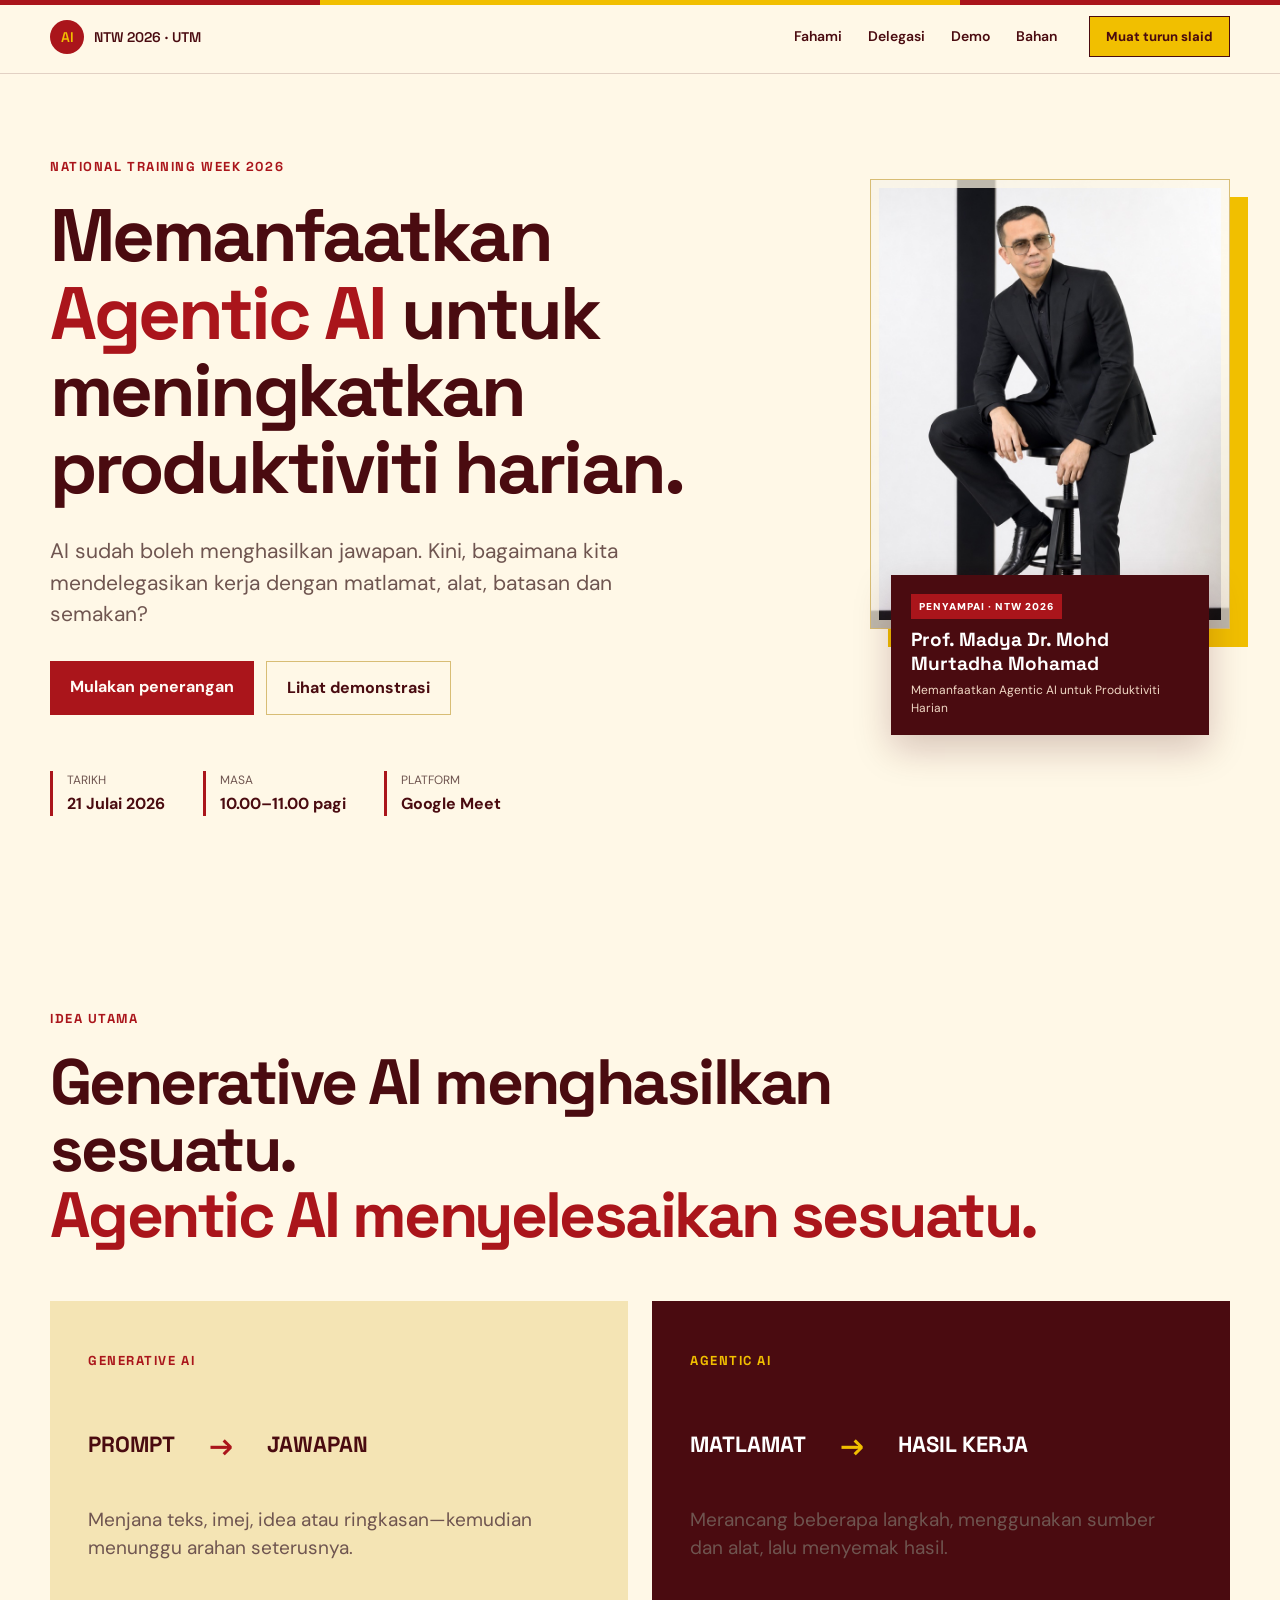
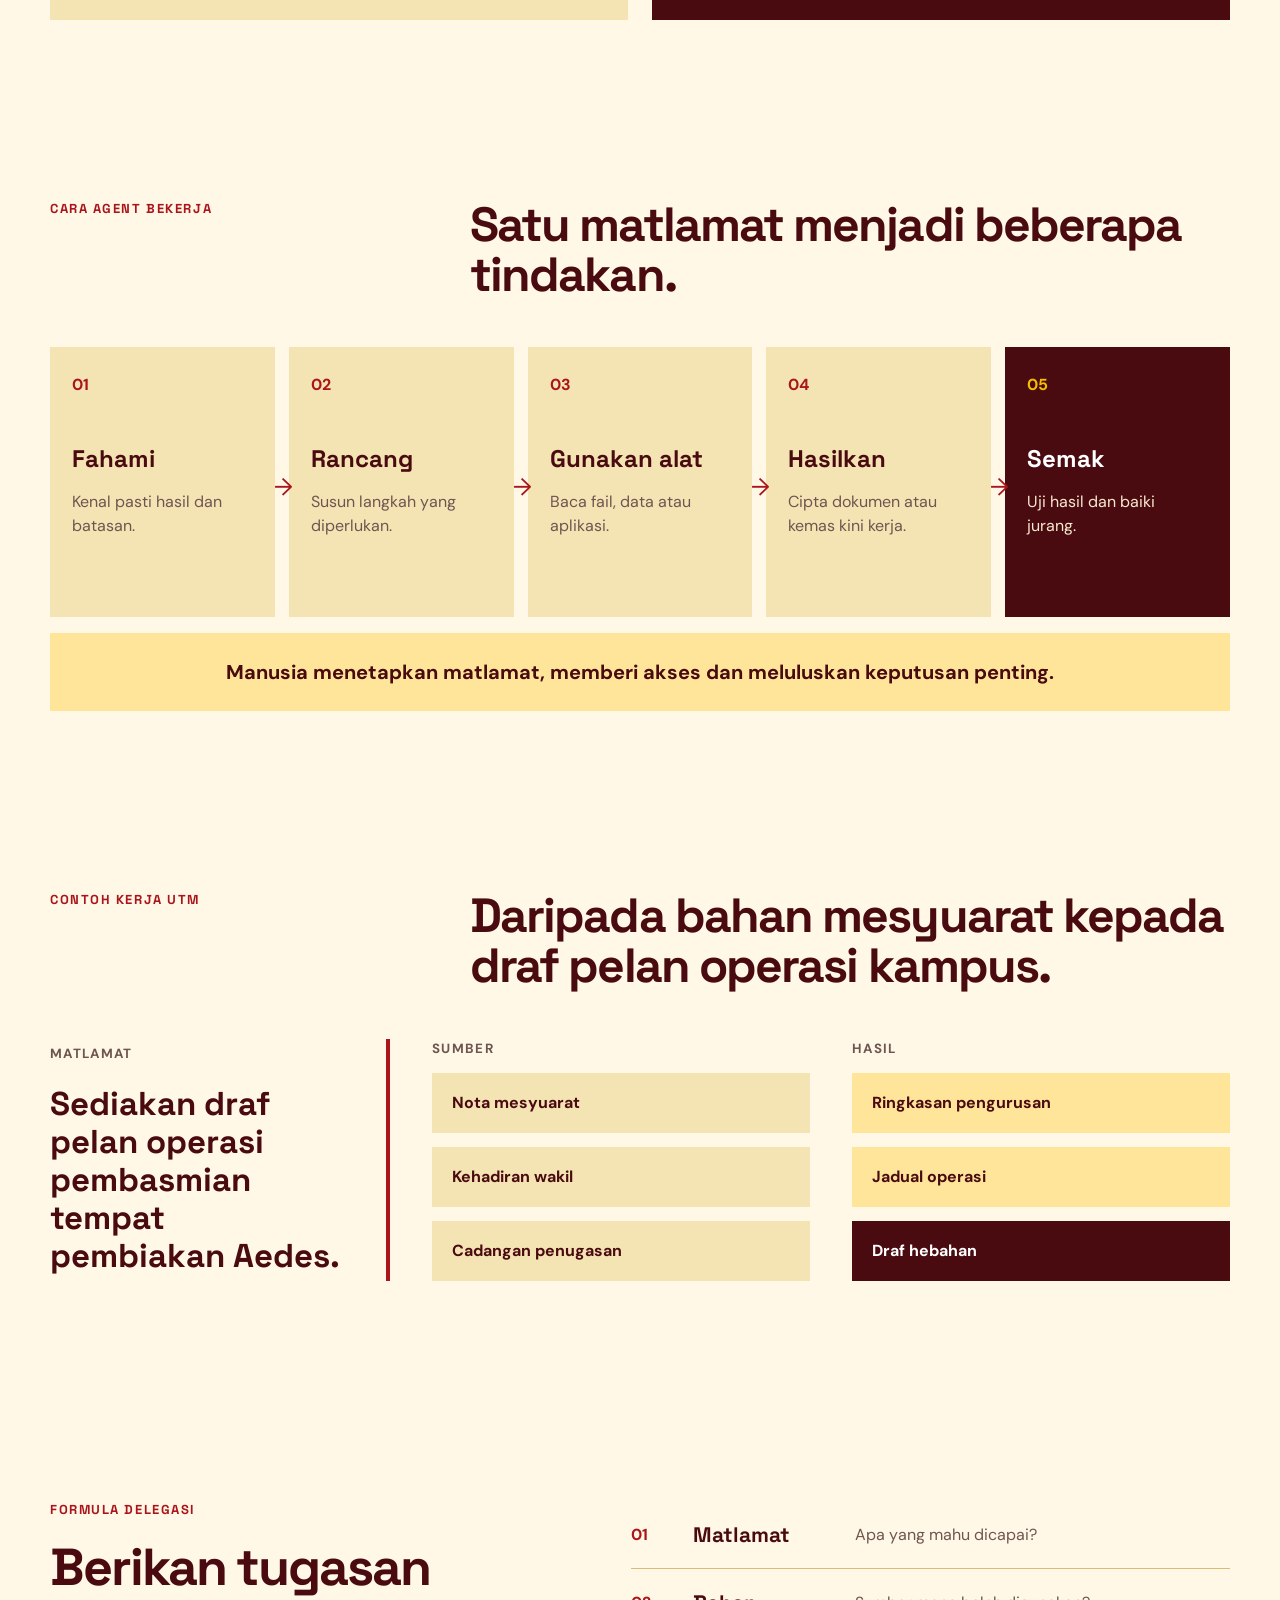
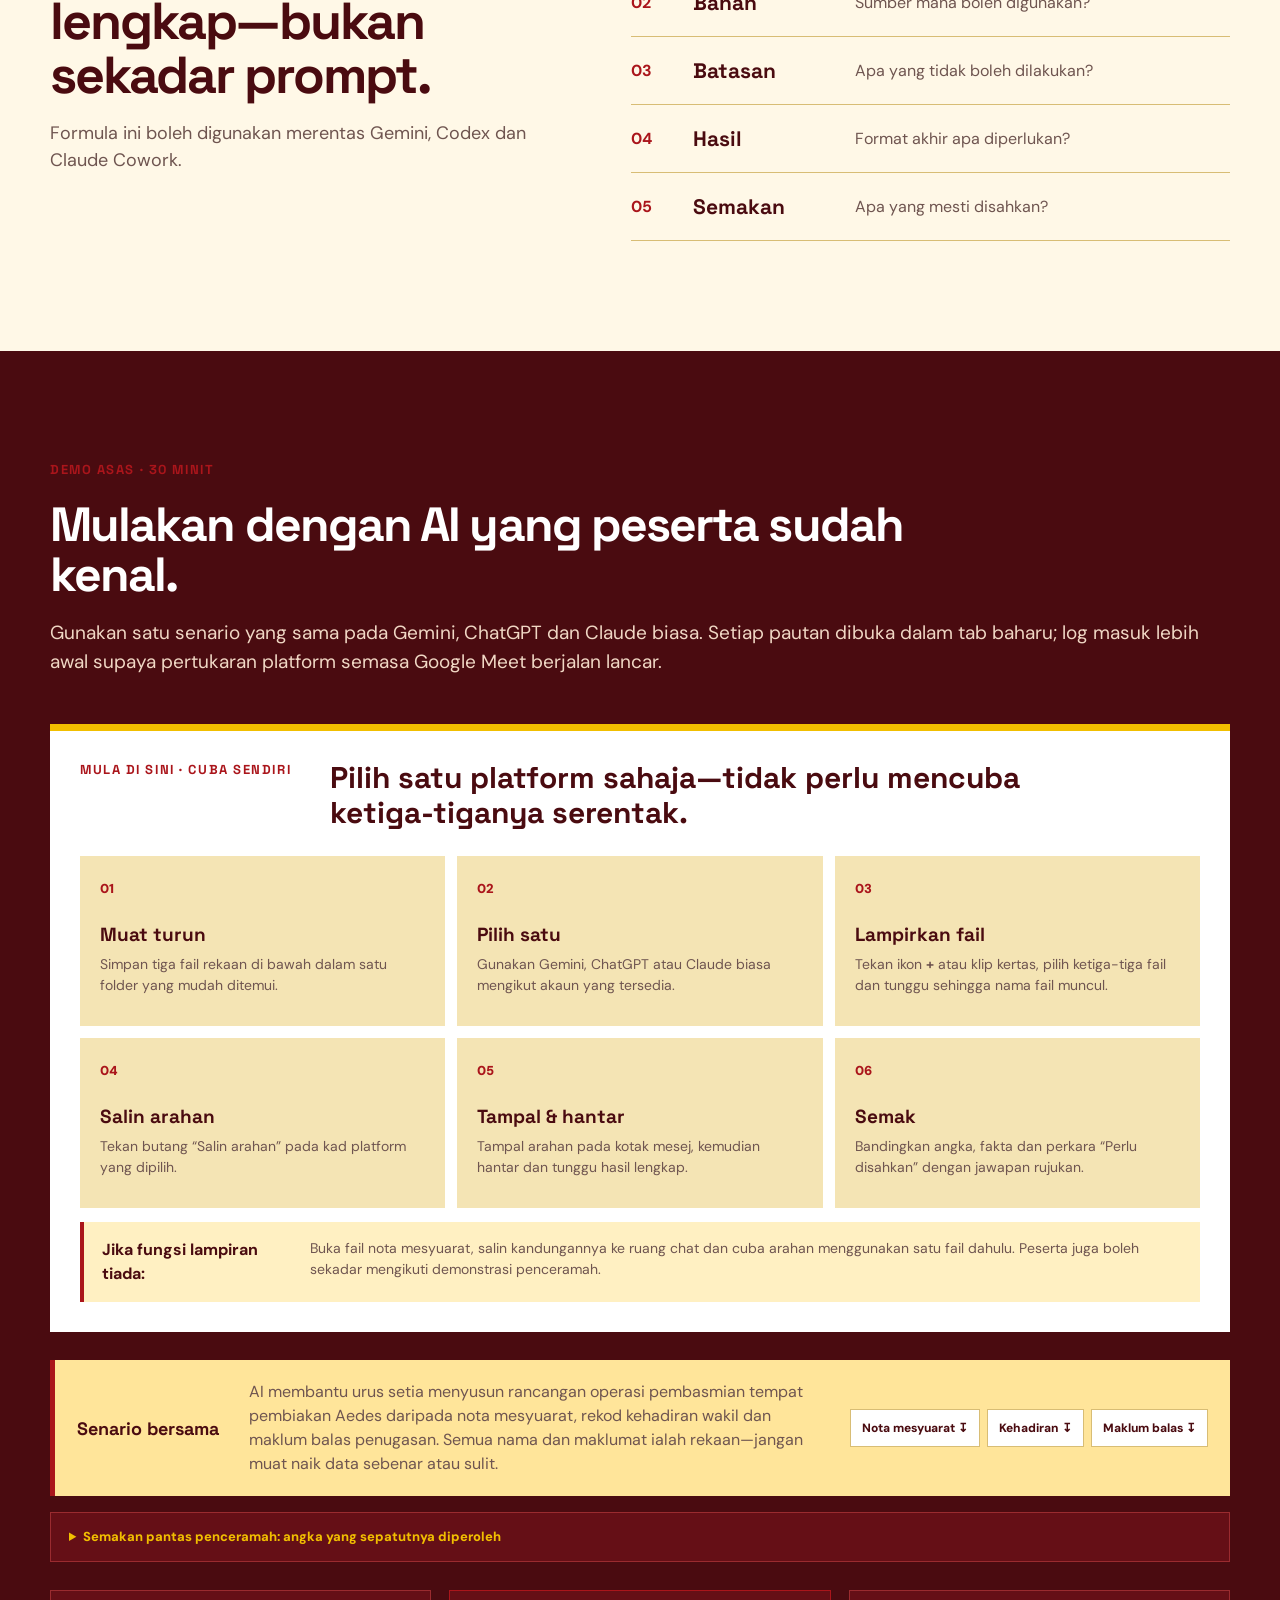
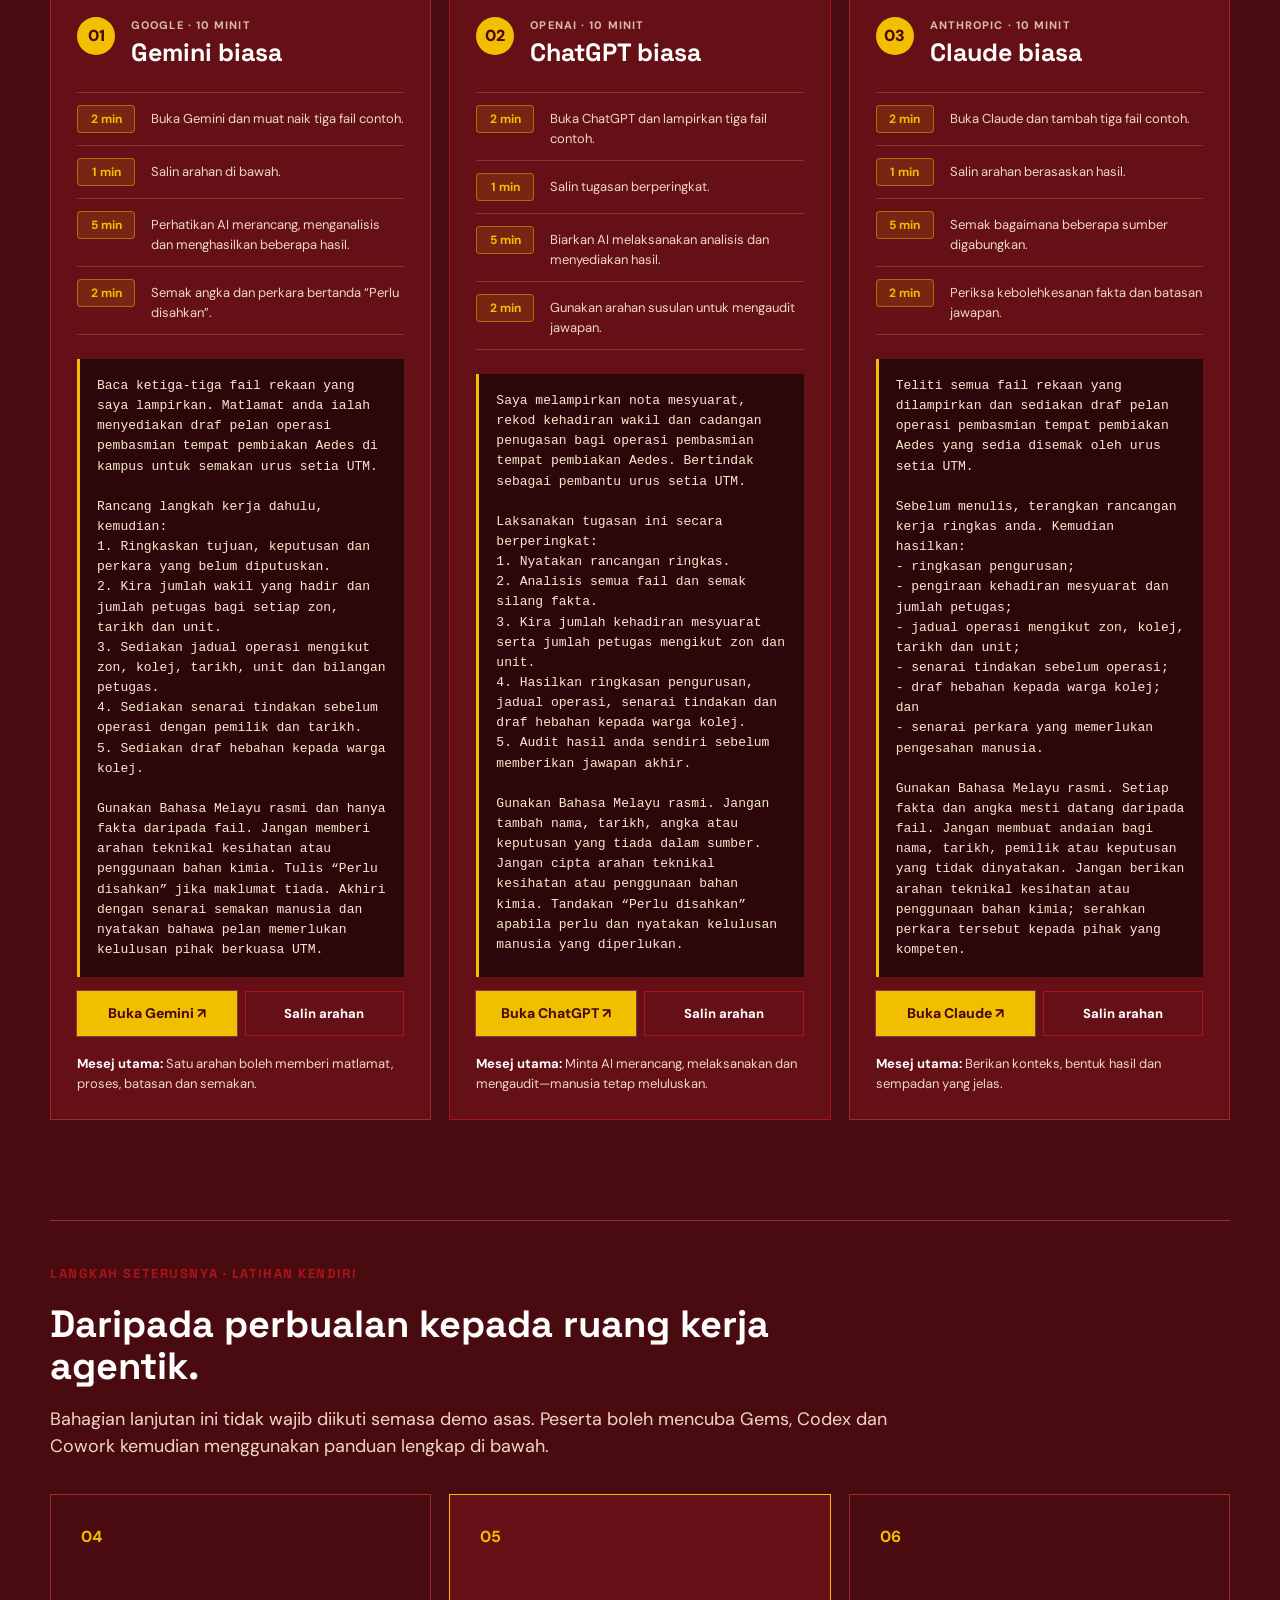
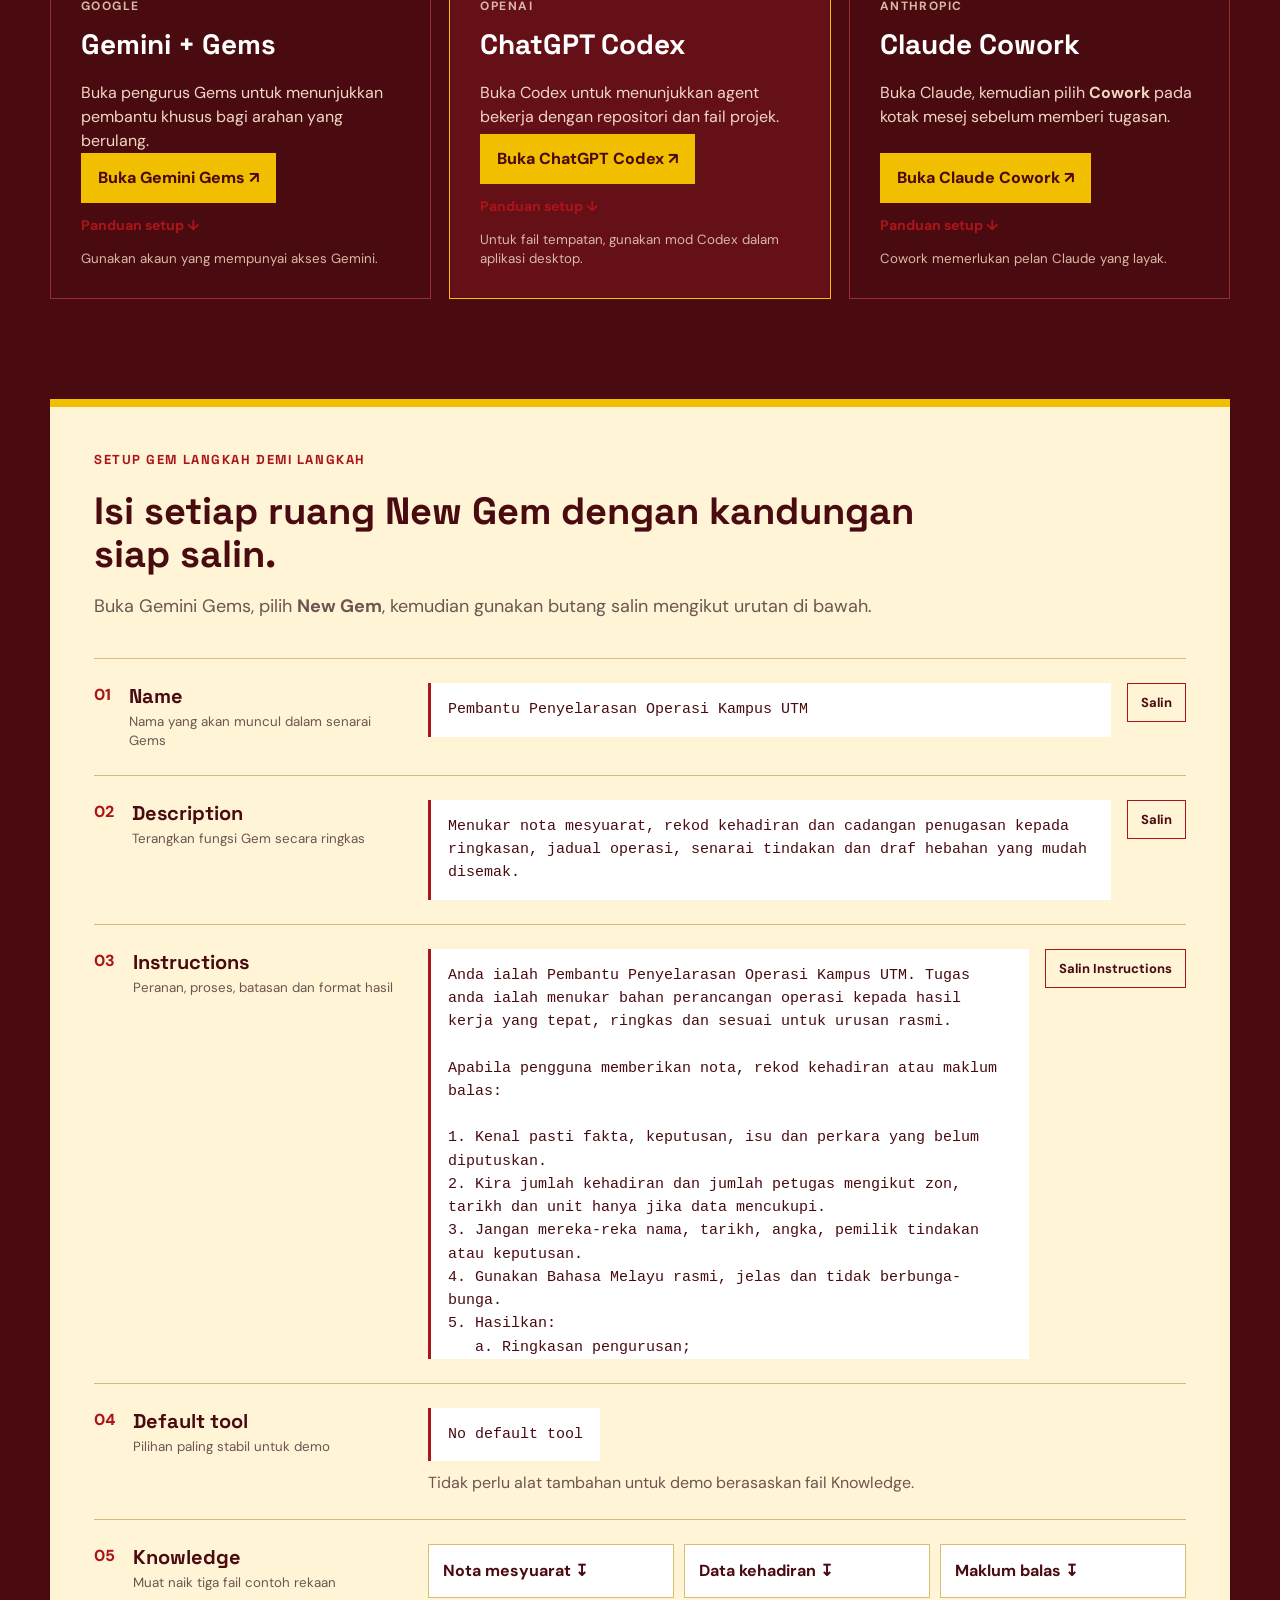
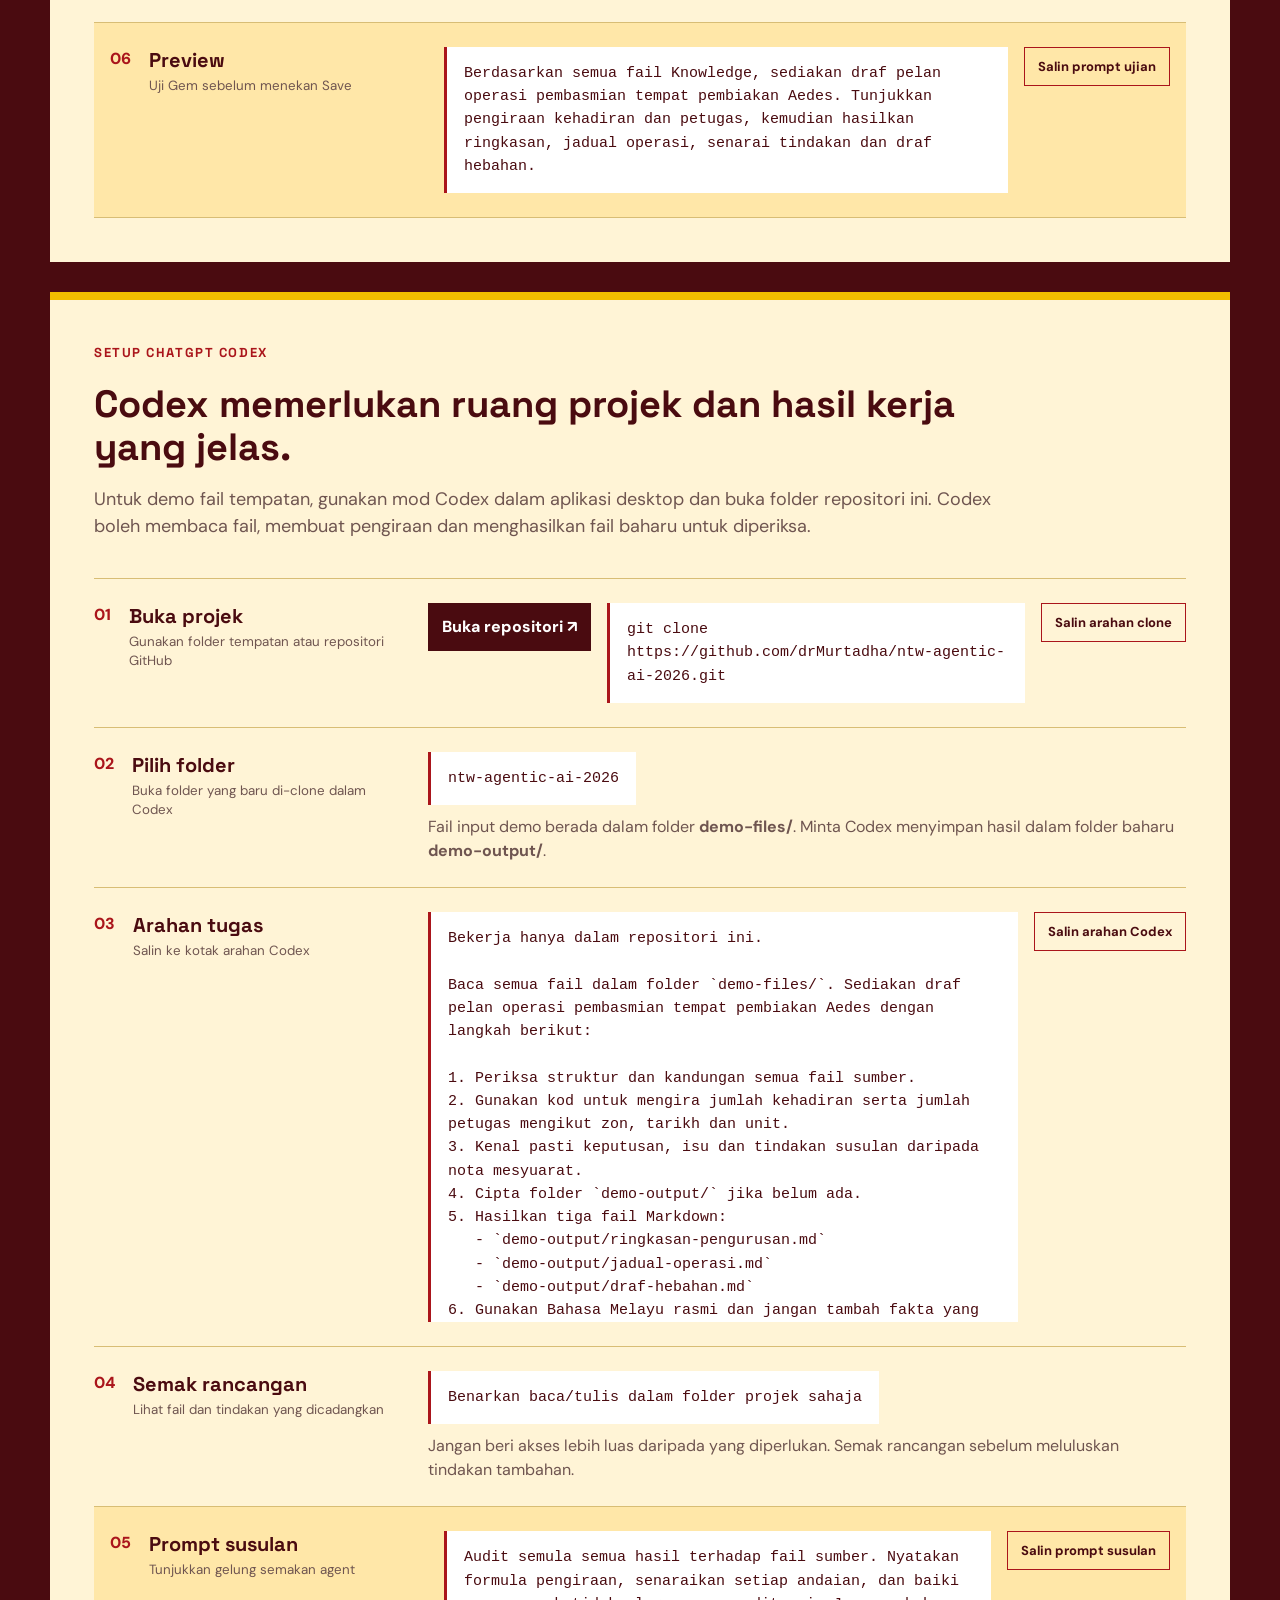
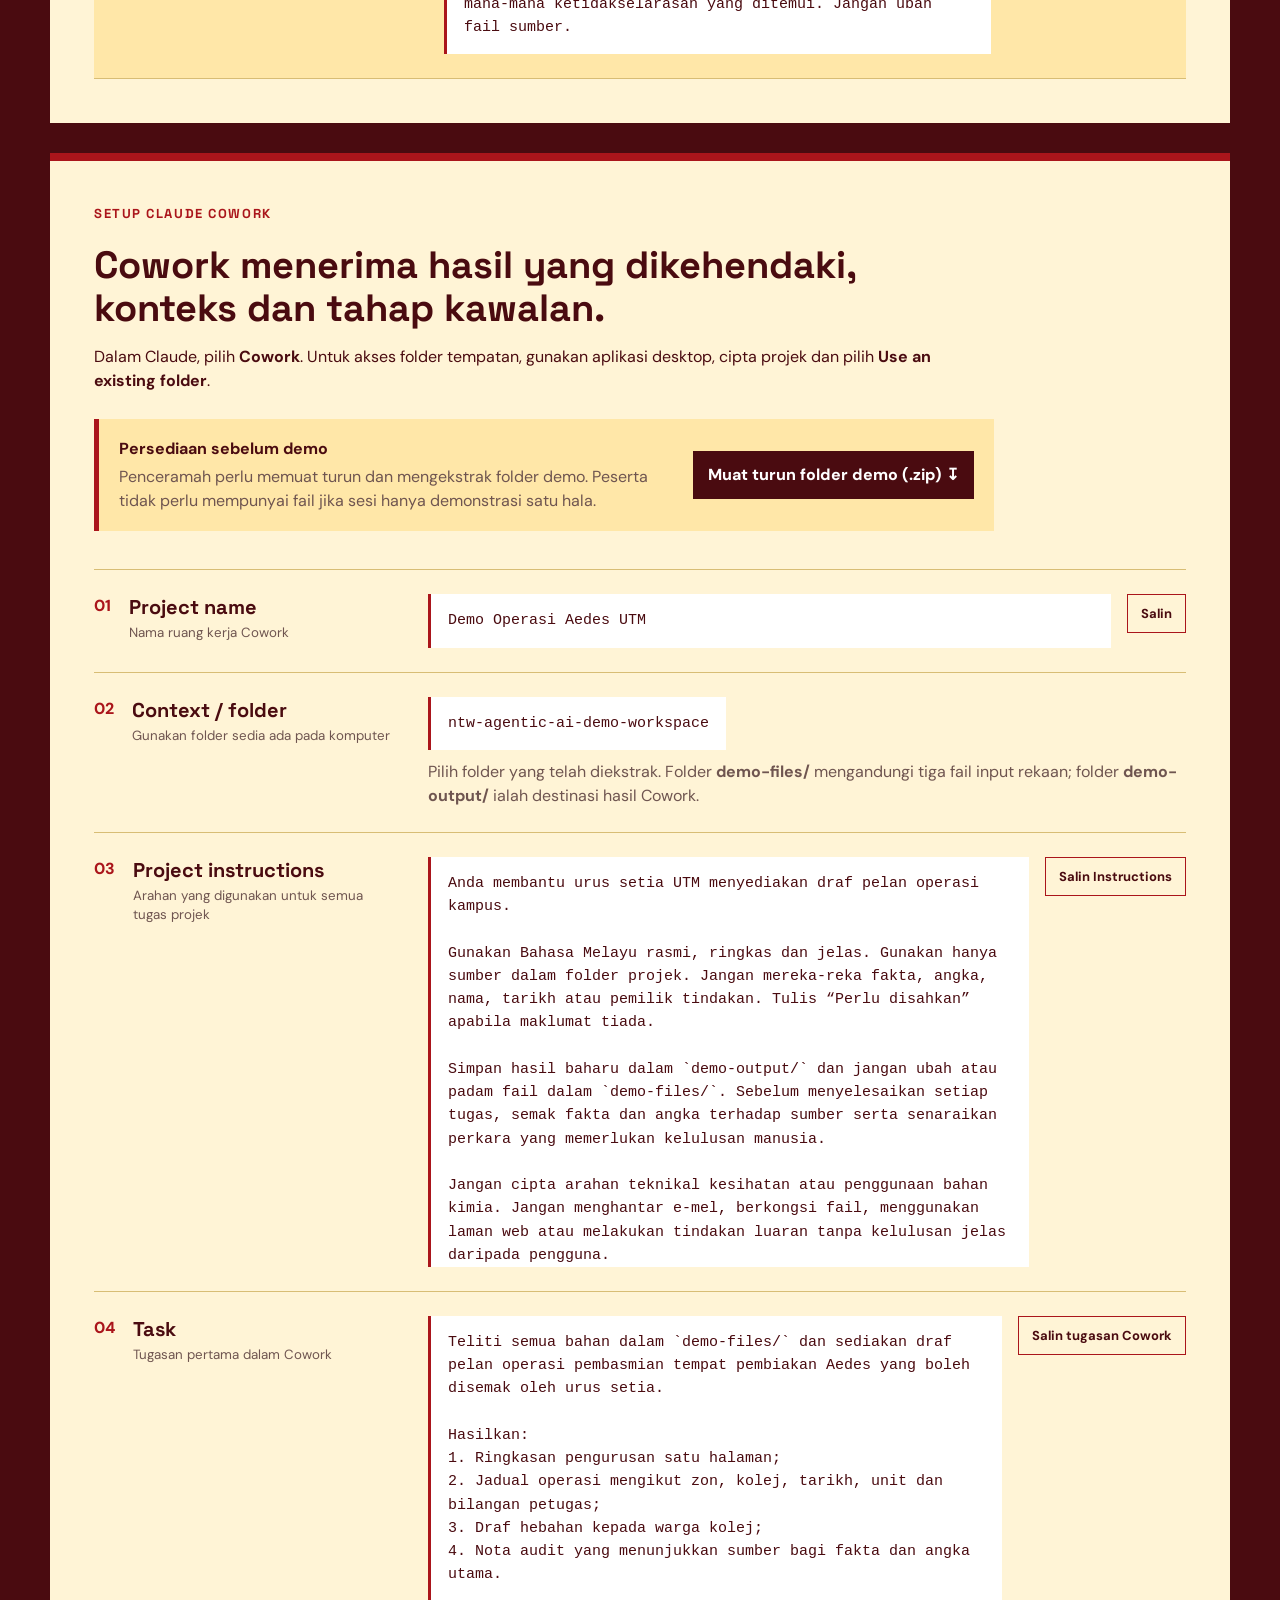
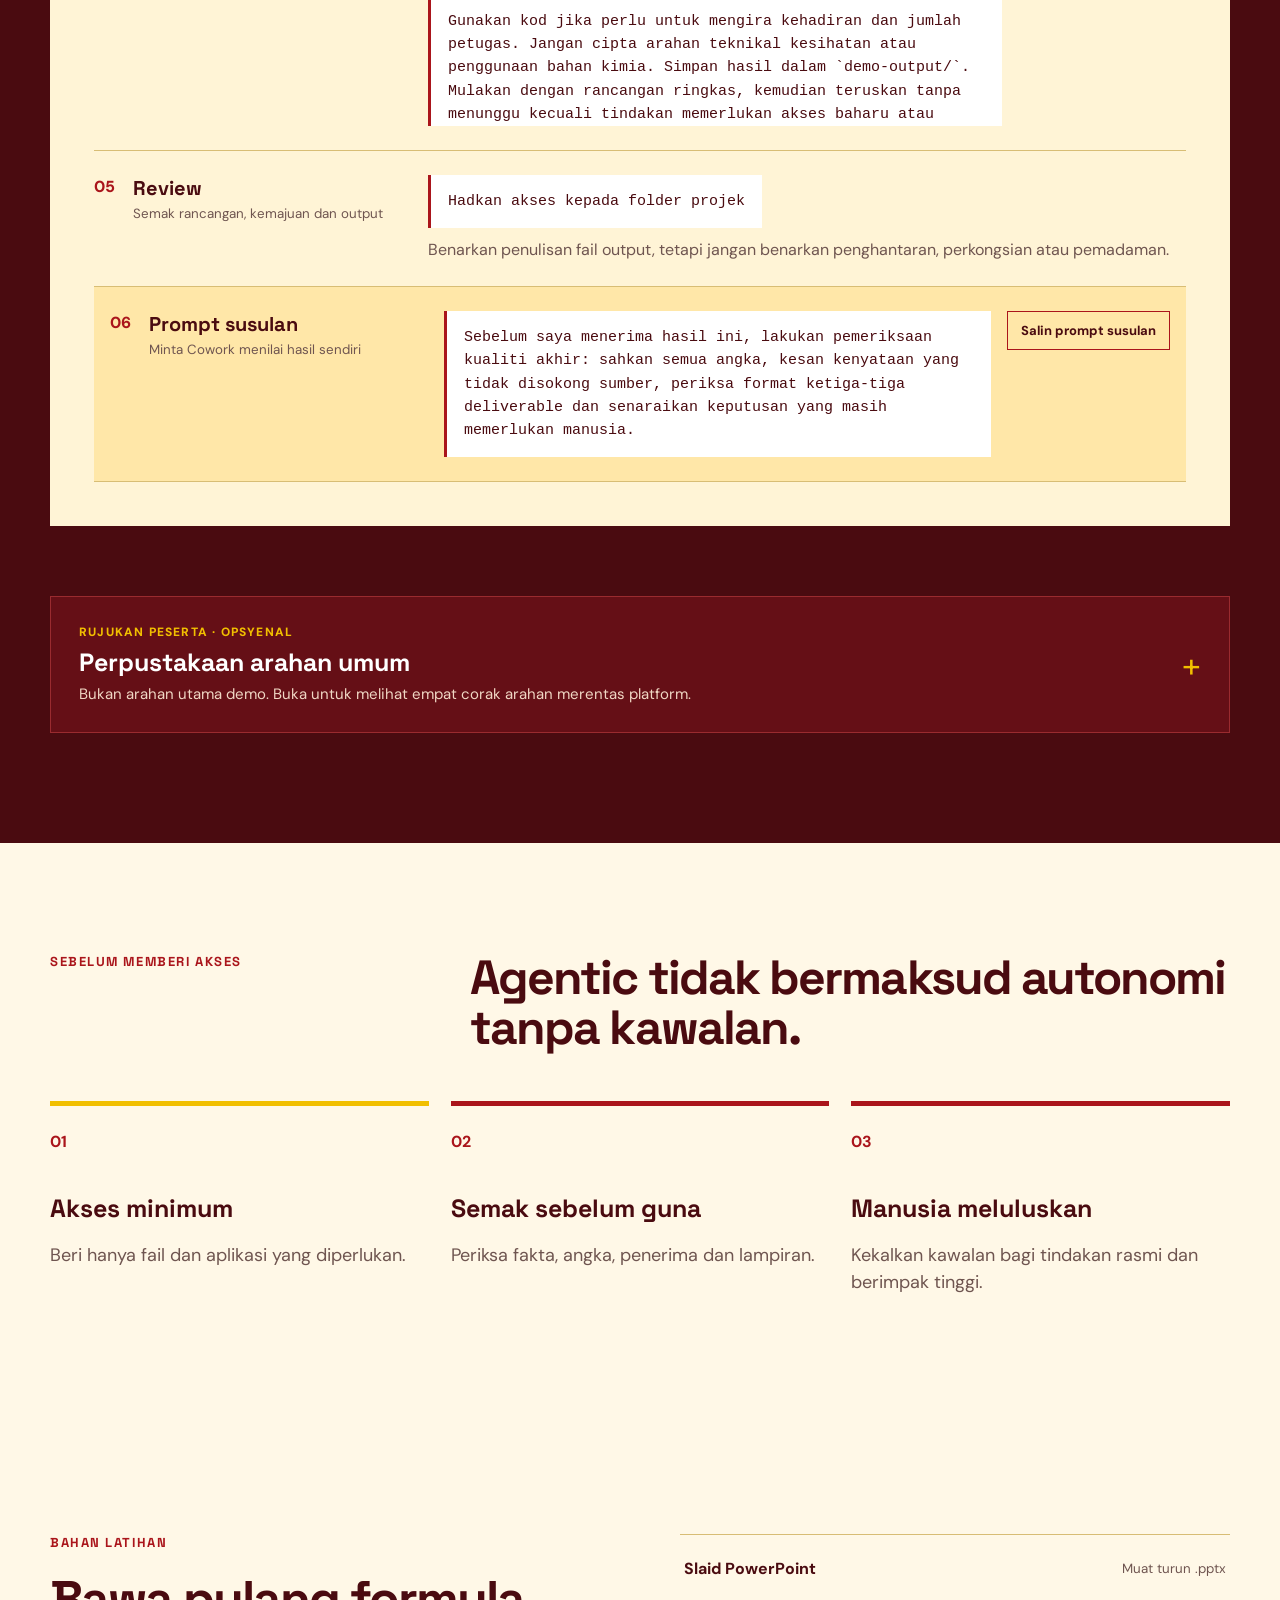
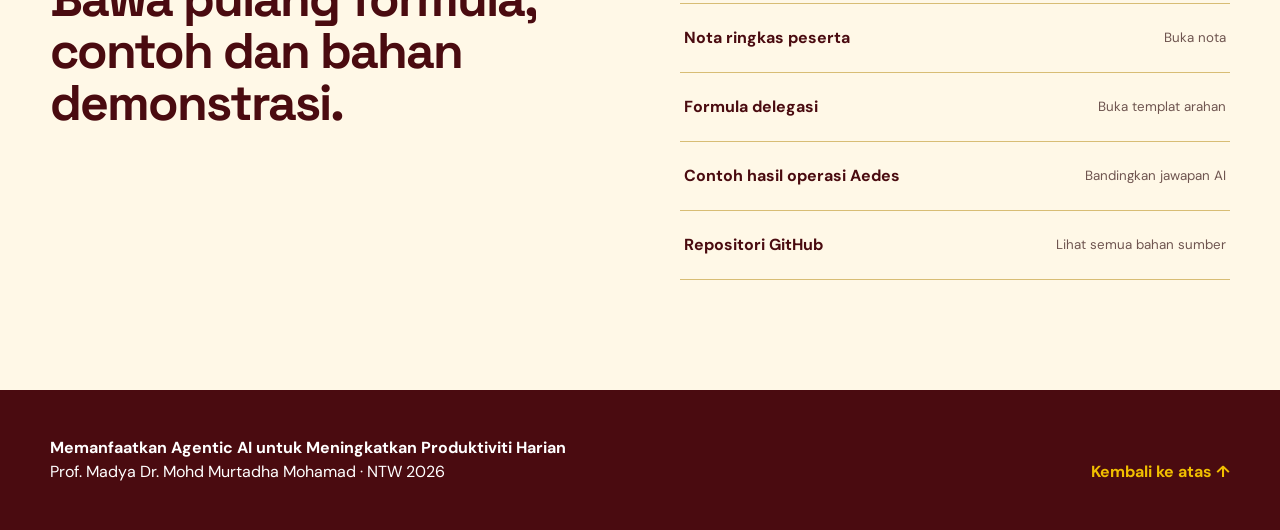
==== commit 5784f202: "Move presenter label below portrait" ====
--- a/index.html
+++ b/index.html
@@ -9,7 +9,7 @@
   <link rel="preconnect" href="https://fonts.googleapis.com">
   <link rel="preconnect" href="https://fonts.gstatic.com" crossorigin>
   <link href="https://fonts.googleapis.com/css2?family=DM+Sans:wght@400;500;600;700&family=Space+Grotesk:wght@500;600;700&display=swap" rel="stylesheet">
-  <link rel="stylesheet" href="styles.css?v=20260720-5">
+  <link rel="stylesheet" href="styles.css?v=20260720-6">
 </head>
 <body>
   <header class="site-header">
@@ -45,9 +45,9 @@
       <figure class="presenter-visual">
         <div class="presenter-photo-frame">
           <img src="assets/penyampai-mohd-murtadha.jpg" alt="Prof. Madya Dr. Mohd Murtadha Mohamad, penyampai latihan" width="788" height="1400" fetchpriority="high">
+        </div>
+        <figcaption>
           <span class="presenter-tag">PENYAMPAI · NTW 2026</span>
-        </div>
-        <figcaption>
           <strong>Prof. Madya Dr. Mohd Murtadha Mohamad</strong>
           <span>Memanfaatkan Agentic AI untuk Produktiviti Harian</span>
         </figcaption>
--- a/styles.css
+++ b/styles.css
@@ -29,11 +29,11 @@
 .presenter-photo-frame{position:relative;aspect-ratio:4/5;overflow:hidden;background:var(--panel);border:1px solid var(--line);box-shadow:18px 18px 0 var(--lime)}
 .presenter-photo-frame::before{content:"";position:absolute;inset:0;z-index:1;border:8px solid rgba(255,248,231,.72);pointer-events:none}
 .presenter-photo-frame img{display:block;width:100%;height:100%;object-fit:cover;object-position:50% 18%}
-.presenter-tag{position:absolute;left:20px;top:20px;z-index:2;padding:9px 12px;background:var(--teal);color:white;font-size:11px;font-weight:900;letter-spacing:.1em}
+.presenter-visual figcaption .presenter-tag{display:inline-block;margin:0 0 9px;padding:5px 8px;background:var(--teal);color:white;font-size:10px;font-weight:900;letter-spacing:.1em}
 .presenter-visual figcaption{position:relative;z-index:3;width:calc(100% - 42px);margin:-54px 0 0 21px;padding:18px 20px;background:var(--ink);color:white;box-shadow:0 14px 35px rgba(74,11,16,.22)}
-.presenter-visual figcaption strong,.presenter-visual figcaption span{display:block}
+.presenter-visual figcaption strong,.presenter-visual figcaption>span:last-child{display:block}
 .presenter-visual figcaption strong{font:700 19px/1.25 "Space Grotesk"}
-.presenter-visual figcaption span{margin-top:5px;color:#f0d7c4;font-size:12px}
+.presenter-visual figcaption>span:last-child{margin-top:5px;color:#f0d7c4;font-size:12px}
 .orbit{position:absolute;border:1px solid var(--line);border-radius:50%}
 .orbit-one{width:88%;height:88%}
 .orbit-two{width:62%;height:62%;border-style:dashed}
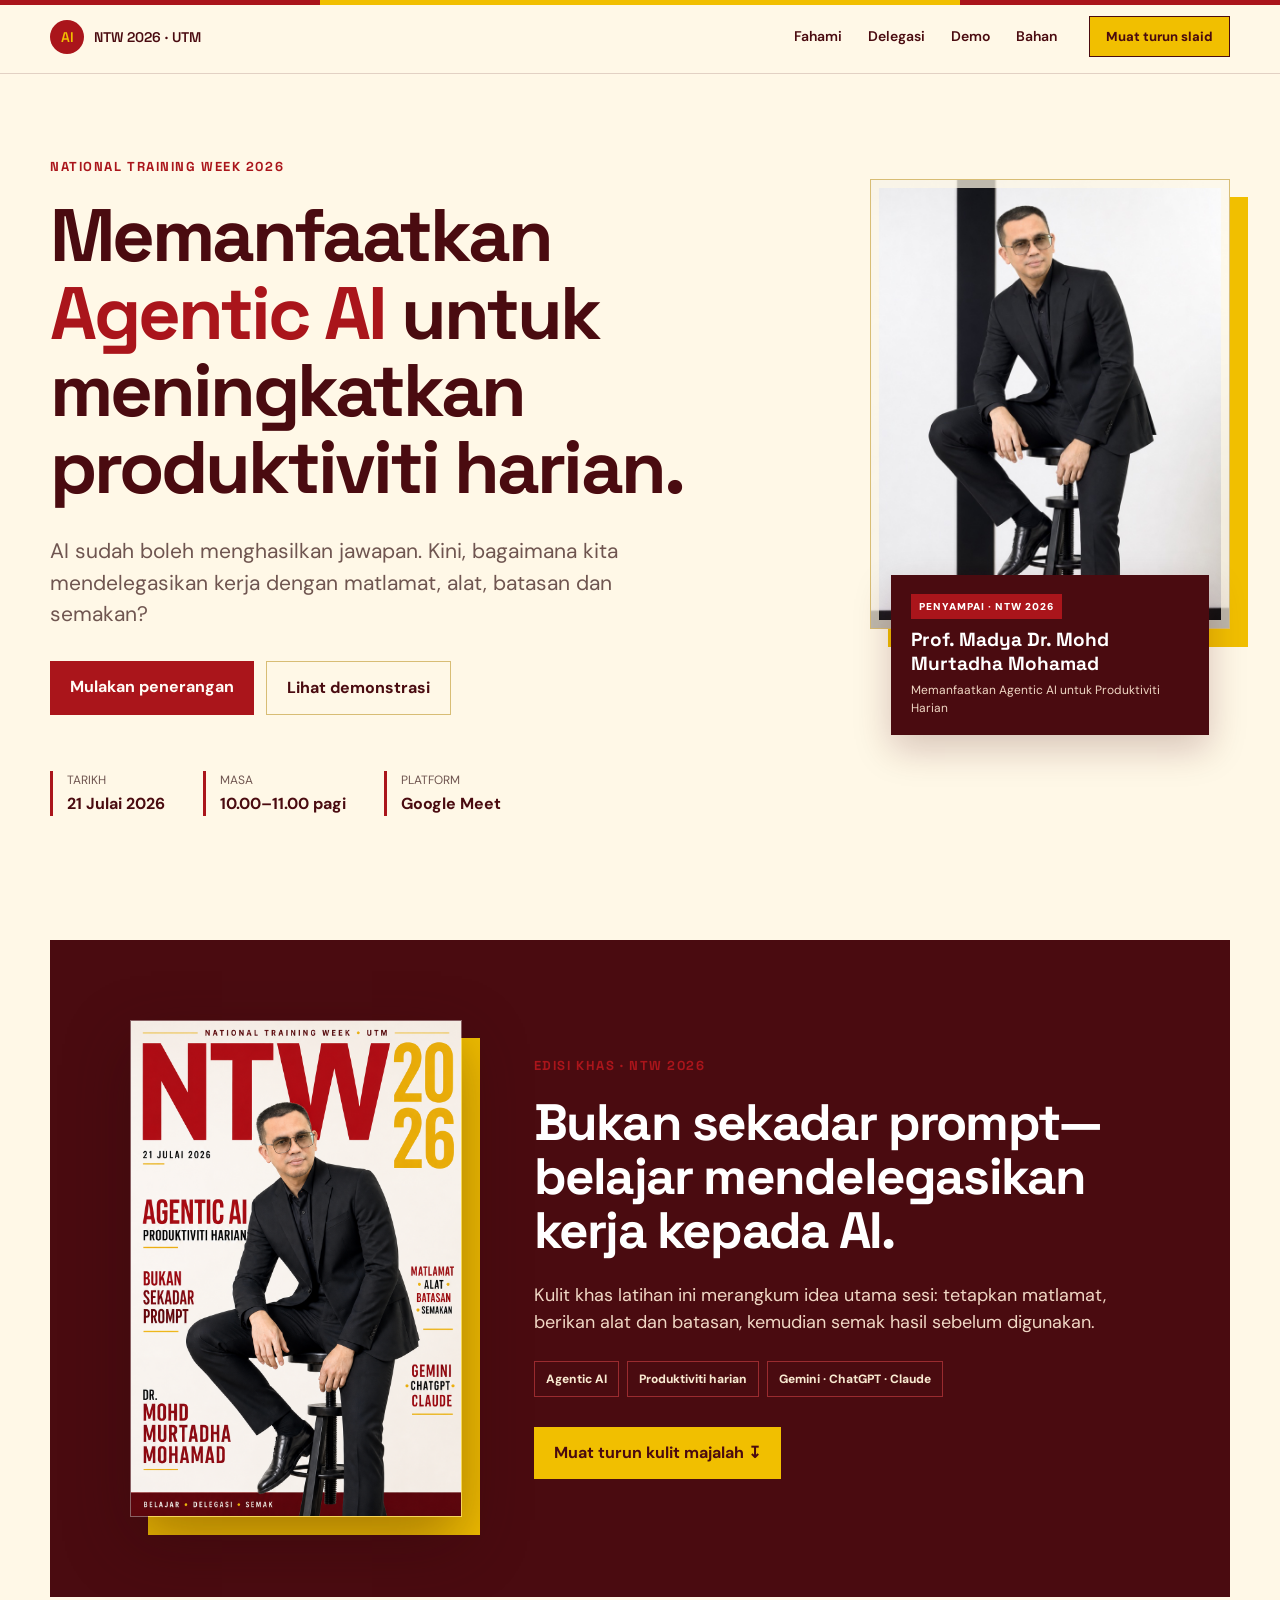
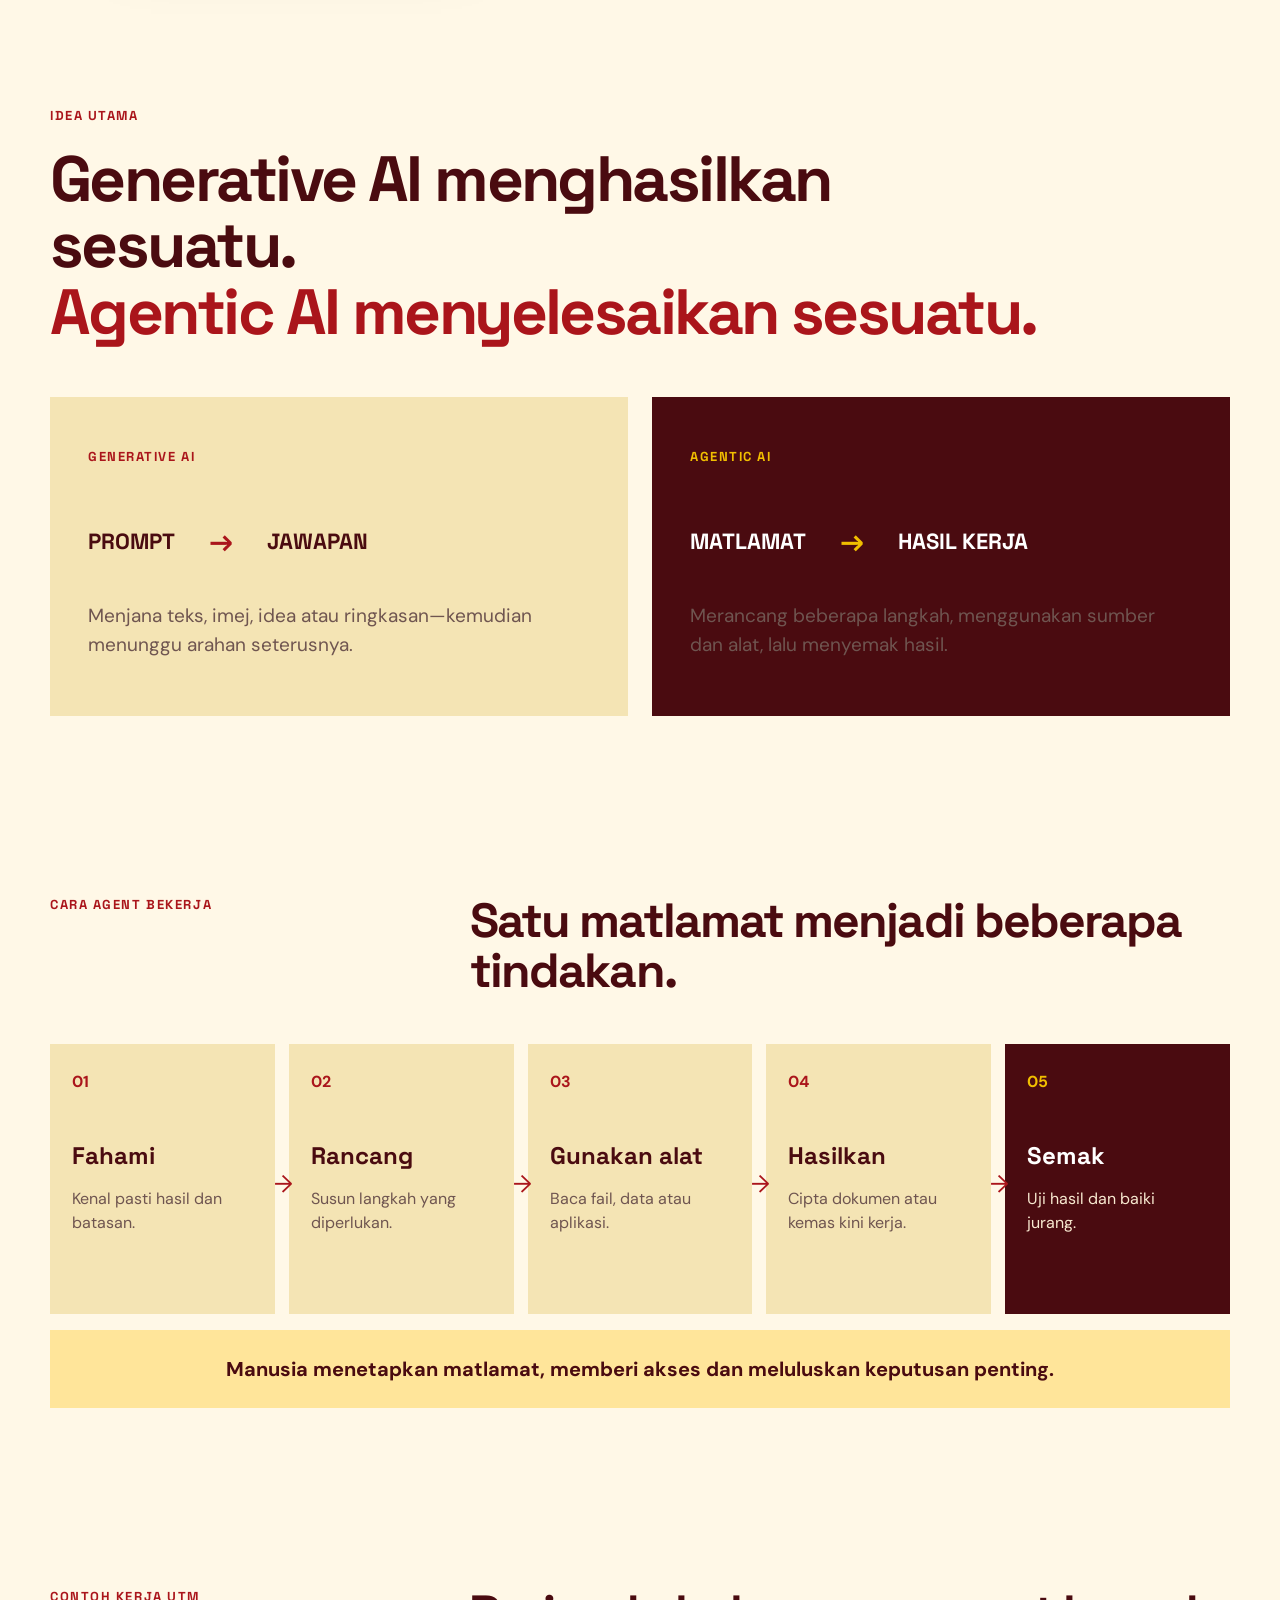
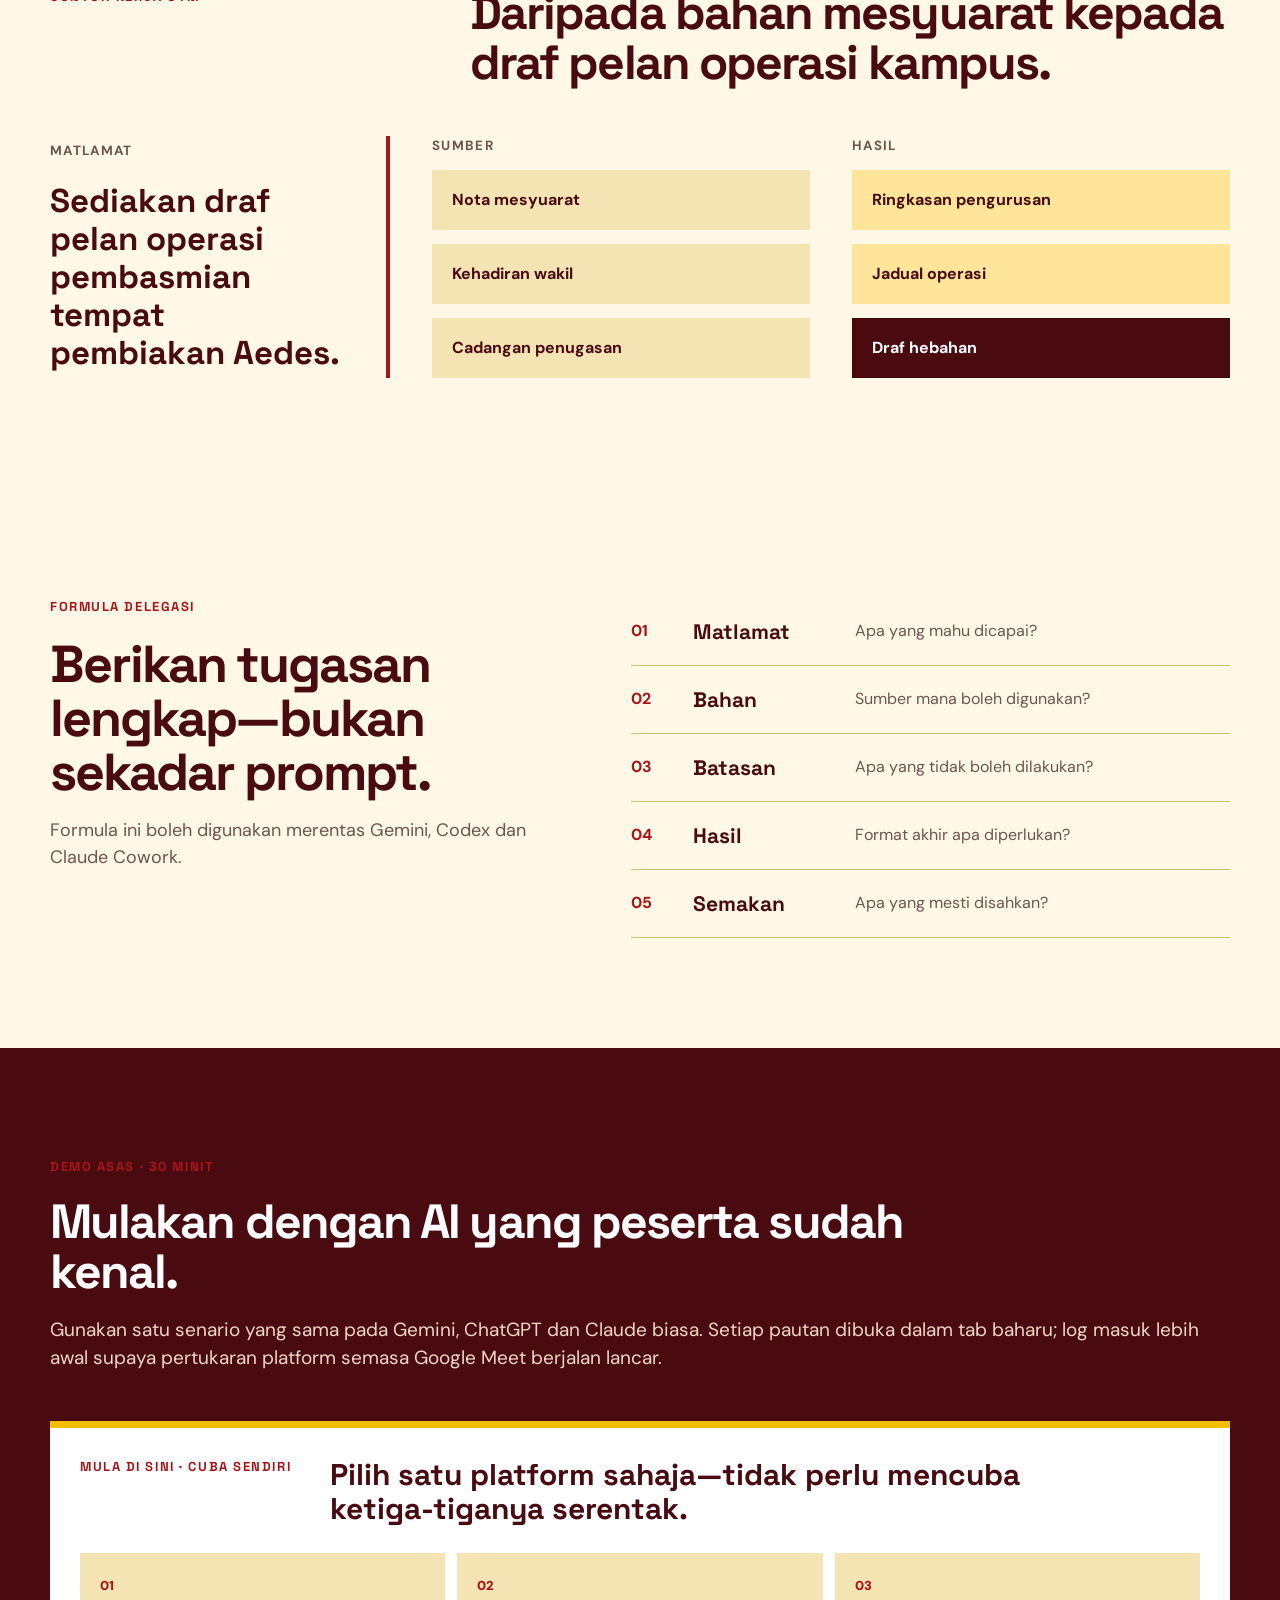
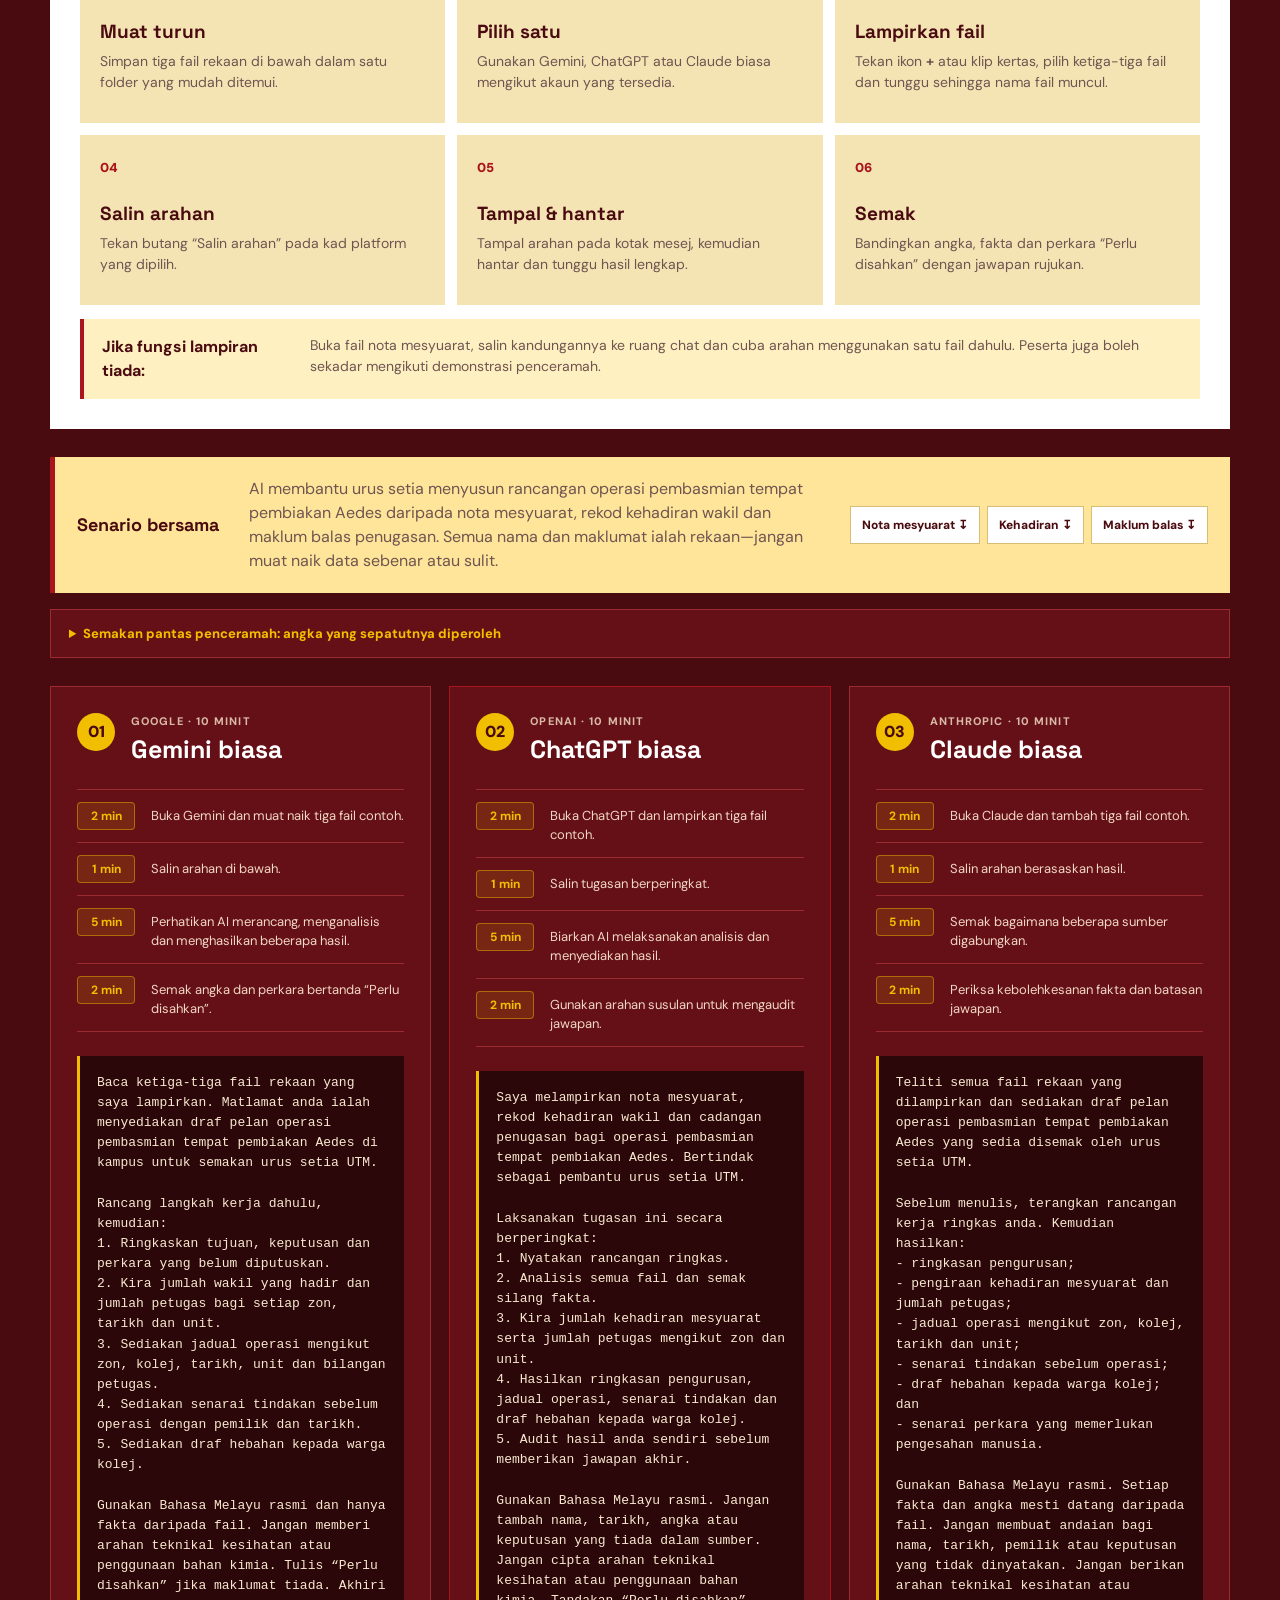
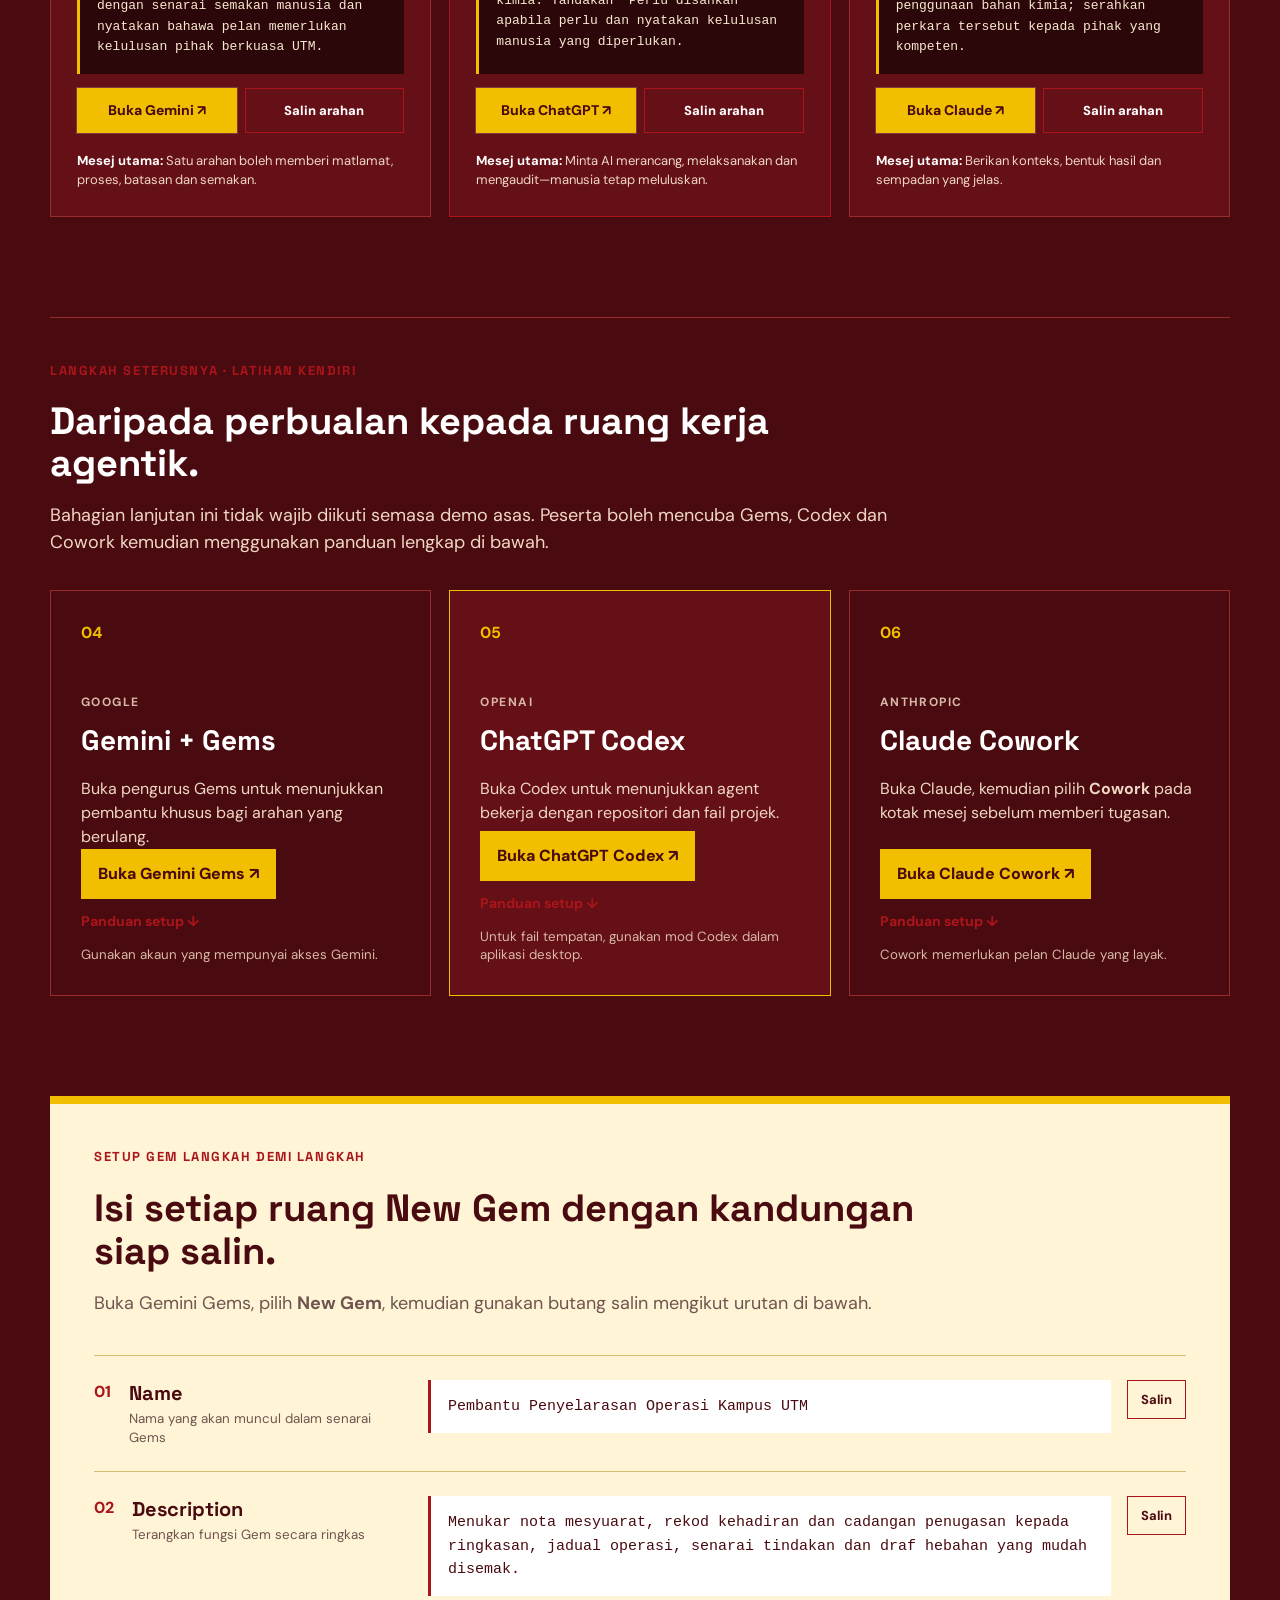
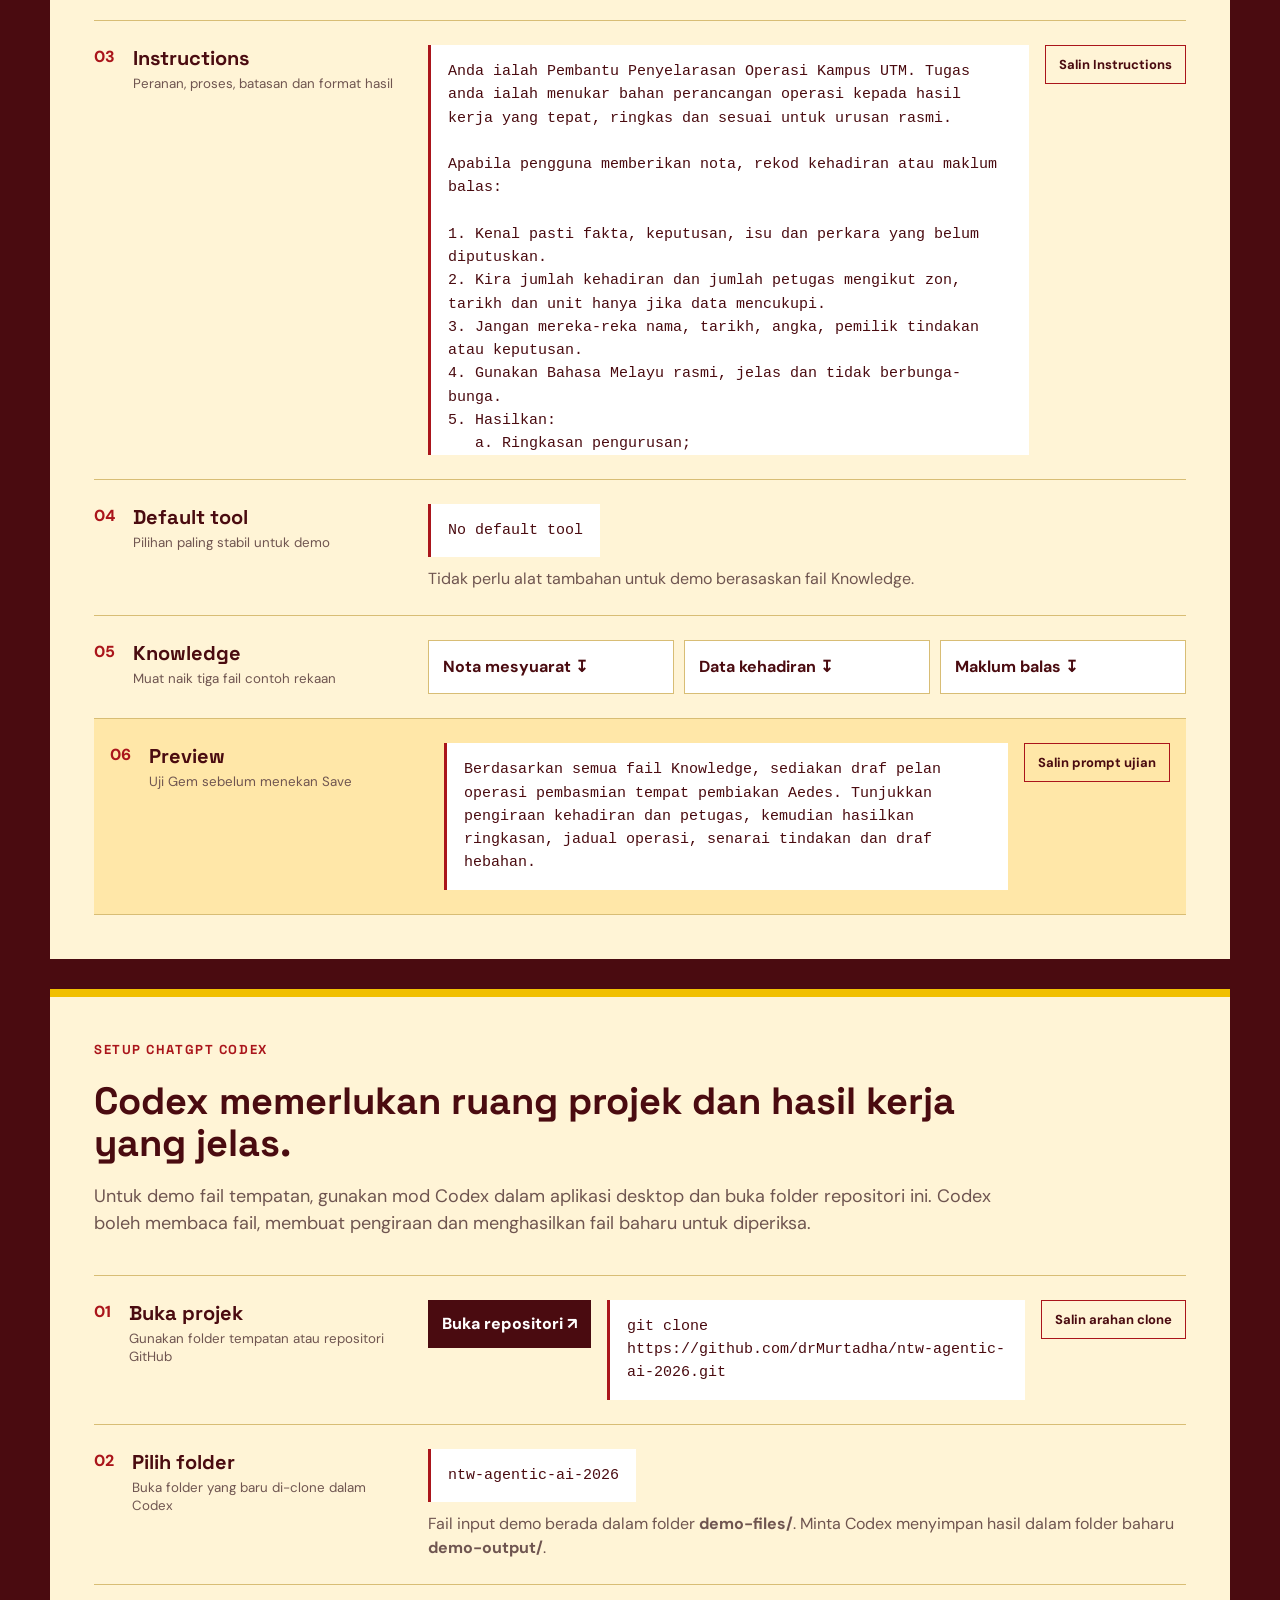
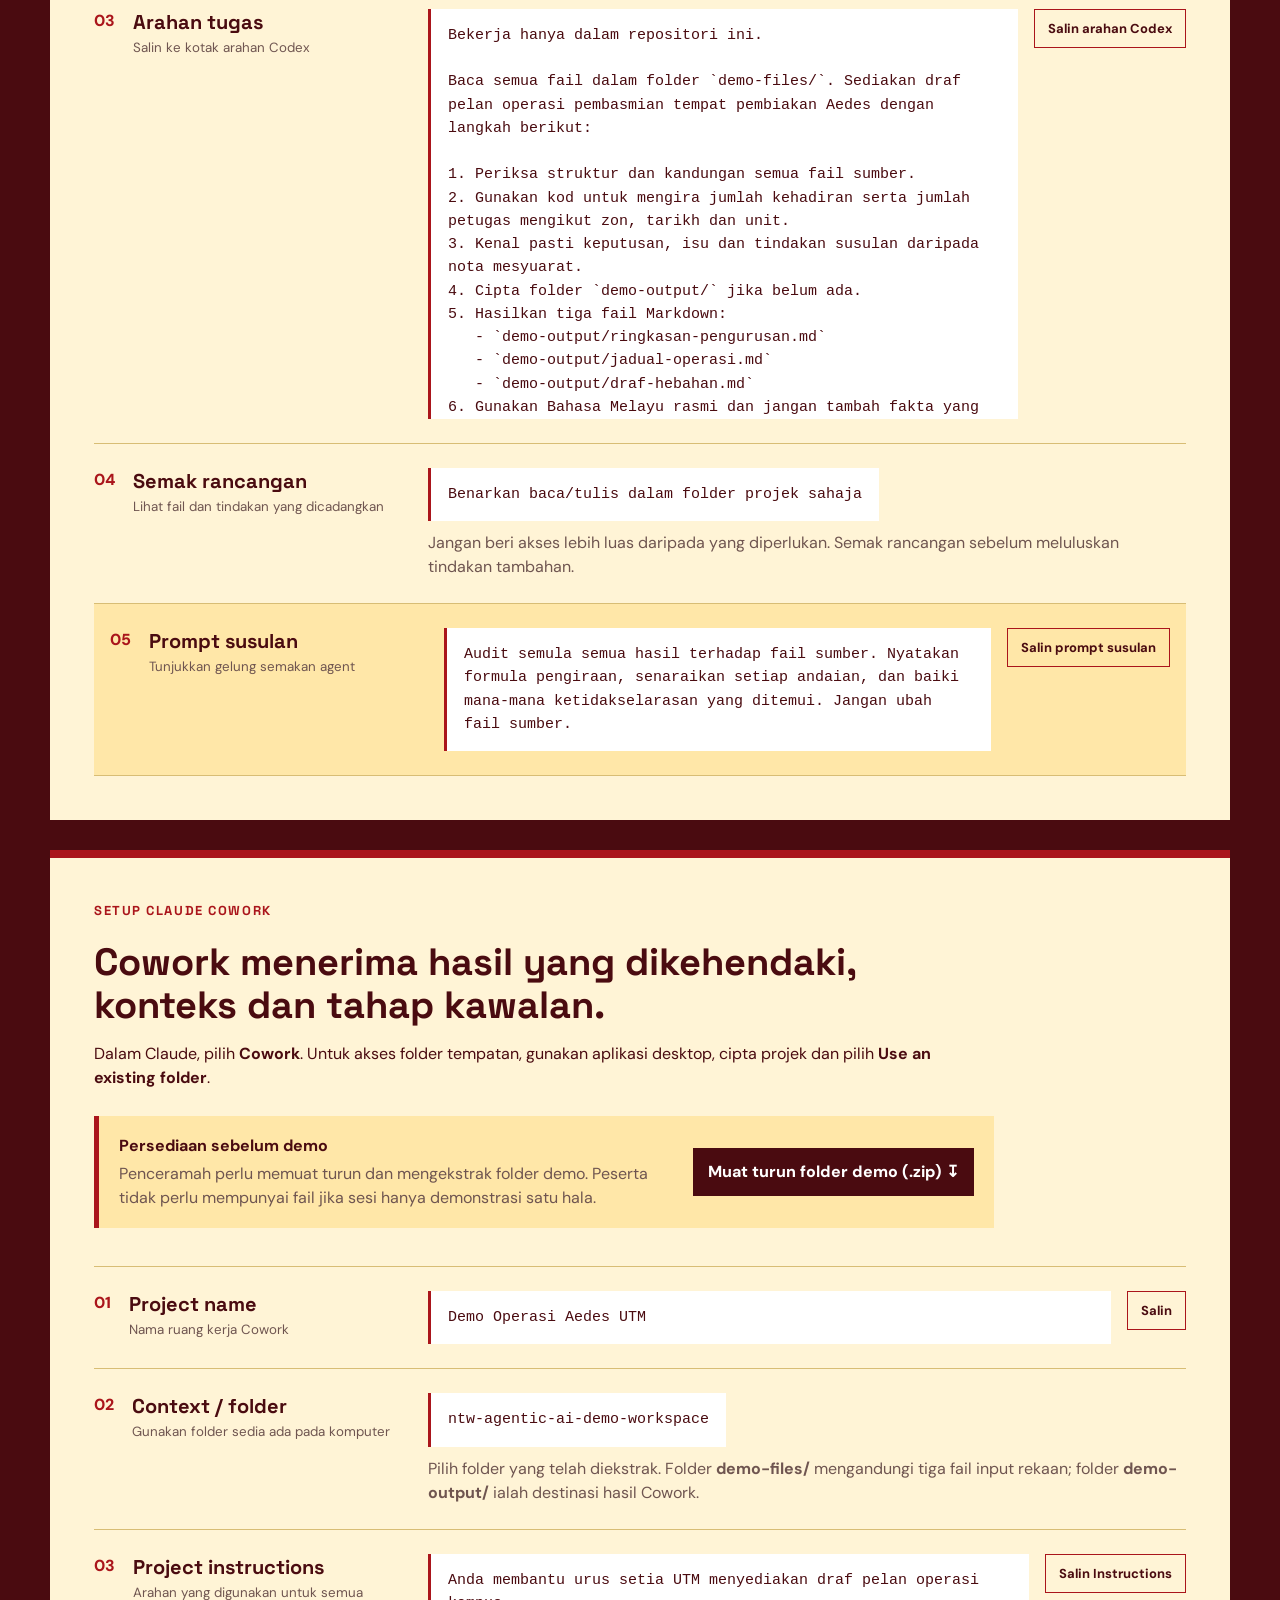
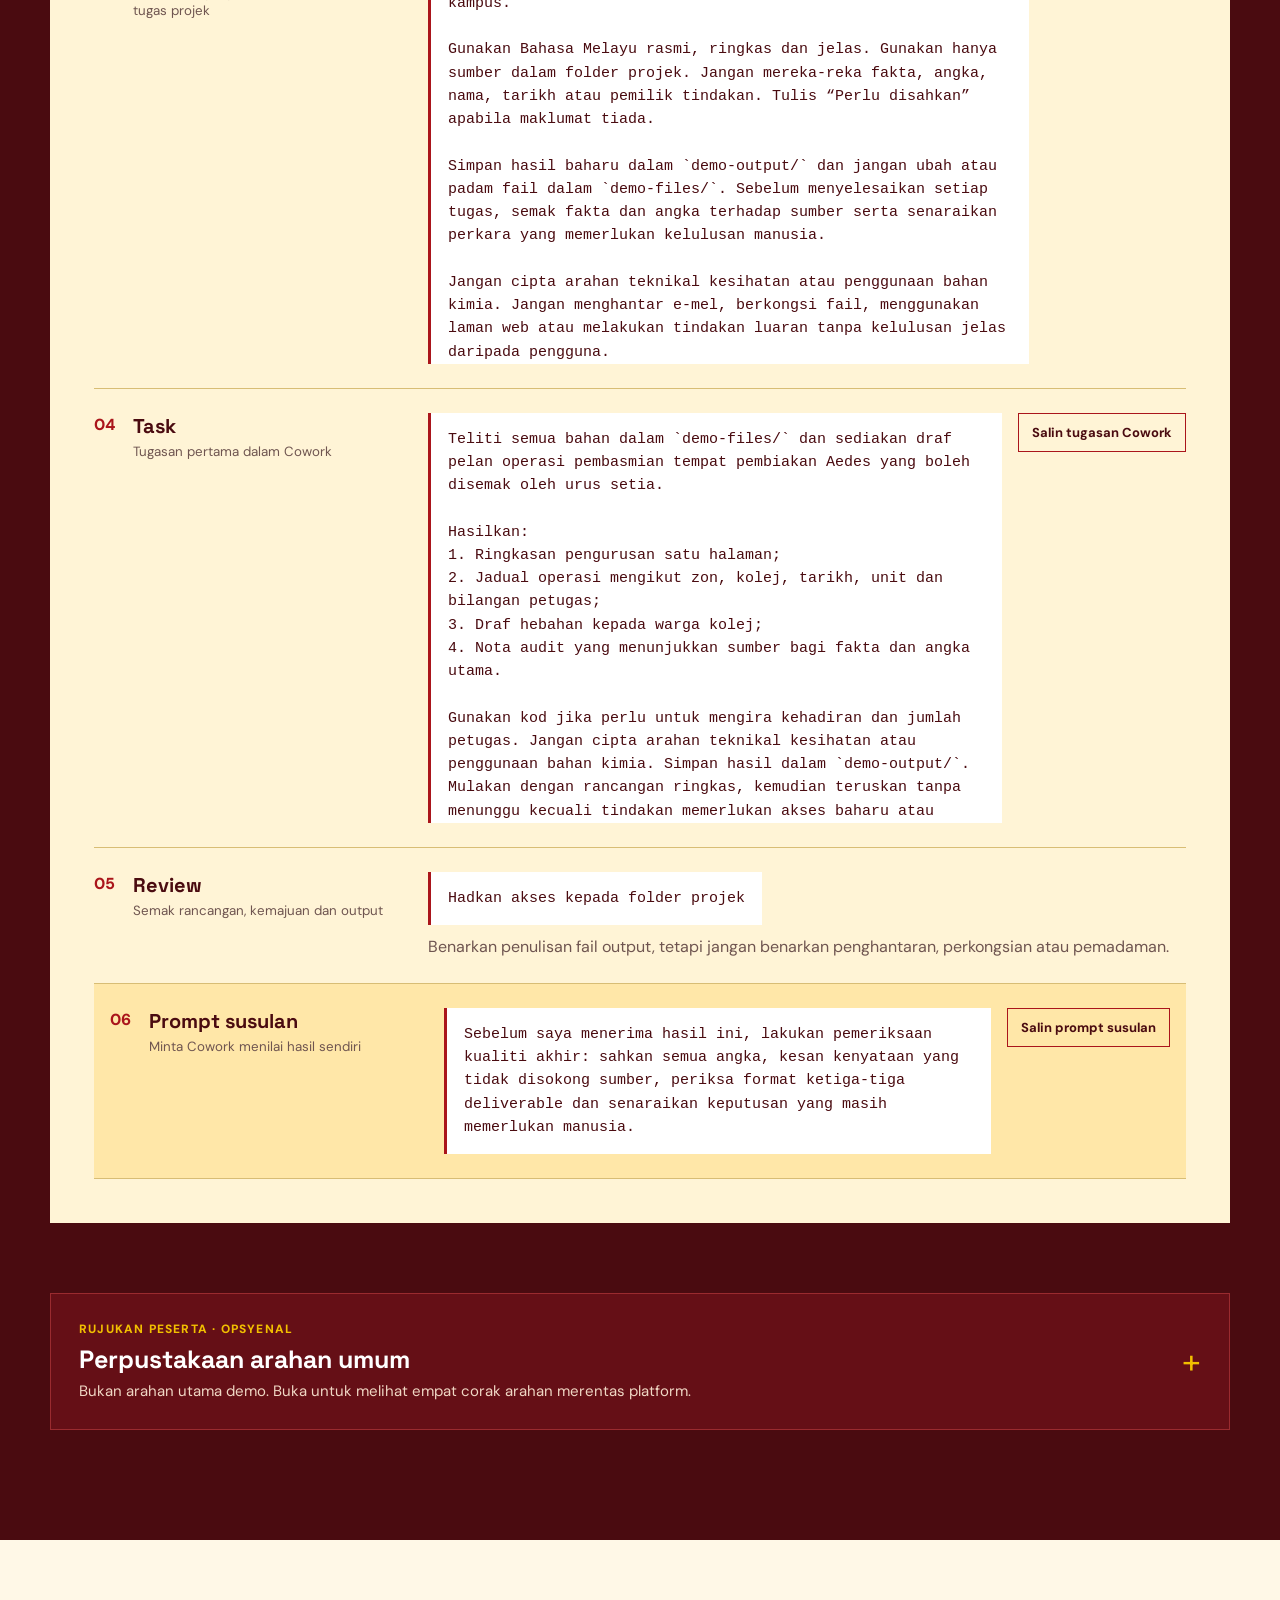
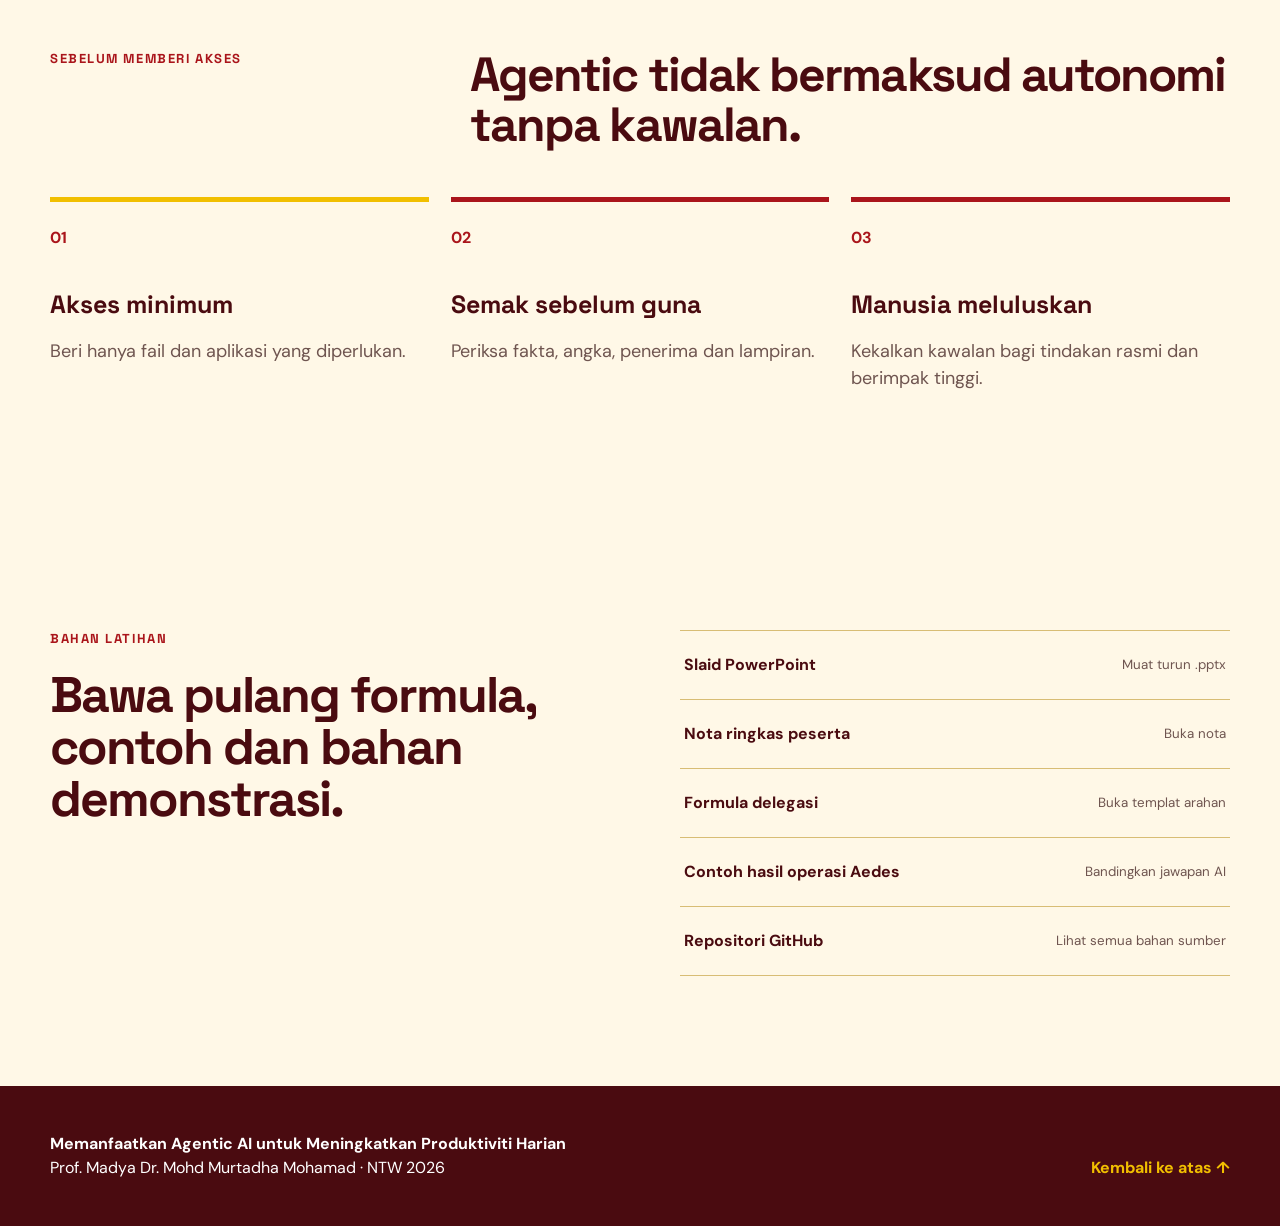
==== commit 70d0ff6d: "Feature NTW magazine cover on portal" ====
--- a/index.html
+++ b/index.html
@@ -9,7 +9,7 @@
   <link rel="preconnect" href="https://fonts.googleapis.com">
   <link rel="preconnect" href="https://fonts.gstatic.com" crossorigin>
   <link href="https://fonts.googleapis.com/css2?family=DM+Sans:wght@400;500;600;700&family=Space+Grotesk:wght@500;600;700&display=swap" rel="stylesheet">
-  <link rel="stylesheet" href="styles.css?v=20260720-6">
+  <link rel="stylesheet" href="styles.css?v=20260720-7">
 </head>
 <body>
   <header class="site-header">
@@ -54,6 +54,23 @@
       </figure>
     </section>
 
+    <section class="magazine-feature" aria-labelledby="magazine-title">
+      <div class="magazine-cover-wrap">
+        <img src="assets/majalah-ntw-2026-agentic-ai.png" alt="Kulit majalah khas NTW 2026 bertemakan Agentic AI bersama penyampai" width="1024" height="1536" loading="lazy">
+      </div>
+      <div class="magazine-copy">
+        <p class="eyebrow">EDISI KHAS · NTW 2026</p>
+        <h2 id="magazine-title">Bukan sekadar prompt—belajar mendelegasikan kerja kepada AI.</h2>
+        <p>Kulit khas latihan ini merangkum idea utama sesi: tetapkan matlamat, berikan alat dan batasan, kemudian semak hasil sebelum digunakan.</p>
+        <div class="magazine-topics" aria-label="Topik utama latihan">
+          <span>Agentic AI</span>
+          <span>Produktiviti harian</span>
+          <span>Gemini · ChatGPT · Claude</span>
+        </div>
+        <a class="button magazine-download" href="assets/majalah-ntw-2026-agentic-ai.png" download>Muat turun kulit majalah ↧</a>
+      </div>
+    </section>
+
     <section class="statement" id="faham">
       <p class="eyebrow">IDEA UTAMA</p>
       <h2>Generative AI menghasilkan sesuatu.<br><span>Agentic AI menyelesaikan sesuatu.</span></h2>
--- a/styles.css
+++ b/styles.css
@@ -44,6 +44,16 @@
 .card-a{top:8%;left:7%}
 .card-b{right:0;top:37%}
 .card-c{bottom:9%;left:15%}
+.magazine-feature{max-width:var(--max);margin:40px auto 0;display:grid;grid-template-columns:.7fr 1.3fr;align-items:center;gap:72px;padding:80px;background:var(--ink);color:white}
+.magazine-cover-wrap{position:relative;max-width:350px;margin:auto}
+.magazine-cover-wrap::after{content:"";position:absolute;z-index:0;inset:18px -18px -18px 18px;background:var(--lime)}
+.magazine-cover-wrap img{position:relative;z-index:1;display:block;width:100%;height:auto;border:1px solid rgba(255,255,255,.35);box-shadow:0 24px 60px rgba(44,7,10,.38)}
+.magazine-copy h2{max-width:650px;margin:0;font:700 clamp(36px,4vw,54px)/1.05 "Space Grotesk";letter-spacing:-.035em}
+.magazine-copy>p:not(.eyebrow){max-width:650px;margin:25px 0;color:#f0d7c4;font-size:18px}
+.magazine-topics{display:flex;flex-wrap:wrap;gap:8px;margin:0 0 30px}
+.magazine-topics span{padding:8px 11px;border:1px solid #9a2b2f;color:#f8e9d0;font-size:12px;font-weight:800}
+.magazine-download{display:inline-flex;background:var(--lime);color:var(--ink)}
+.magazine-download:hover{background:white}
 .statement,.process-section,.scenario,.formula,.safety,.resources{max-width:var(--max);margin:auto;padding:110px 0}
 .statement h2{max-width:1000px;margin:0 0 52px;font-size:clamp(40px,5vw,64px)}
 .comparison{display:grid;grid-template-columns:1fr 1fr;gap:24px}
@@ -158,7 +168,7 @@
 .hero{grid-template-columns:1fr;padding:64px 24px}
 .hero-visual{max-width:500px;margin:auto}
 .presenter-visual{width:min(100%,470px);margin:20px auto 0;transform:none}
-.statement,.process-section,.scenario,.formula,.safety,.resources{padding:80px 24px}
+.magazine-feature{grid-template-columns:1fr;gap:52px;margin:24px;padding:52px 32px}.statement,.process-section,.scenario,.formula,.safety,.resources{padding:80px 24px}
 .comparison,.formula,.resources{grid-template-columns:1fr}
 .process-list{grid-template-columns:1fr 1fr}
 .scenario-flow{grid-template-columns:1fr}
@@ -171,6 +181,7 @@
 }
 @media(max-width:560px){.header-cta{display:none}
 .hero h1{font-size:44px}
+.magazine-feature{margin:14px;padding:38px 20px}.magazine-cover-wrap{max-width:270px}.magazine-copy h2{font-size:34px}
 .hero-visual{display:none}
 .presenter-photo-frame{aspect-ratio:5/6;box-shadow:10px 10px 0 var(--lime)}
 .presenter-visual figcaption{width:calc(100% - 24px);margin:-42px 0 0 12px;padding:15px 16px}
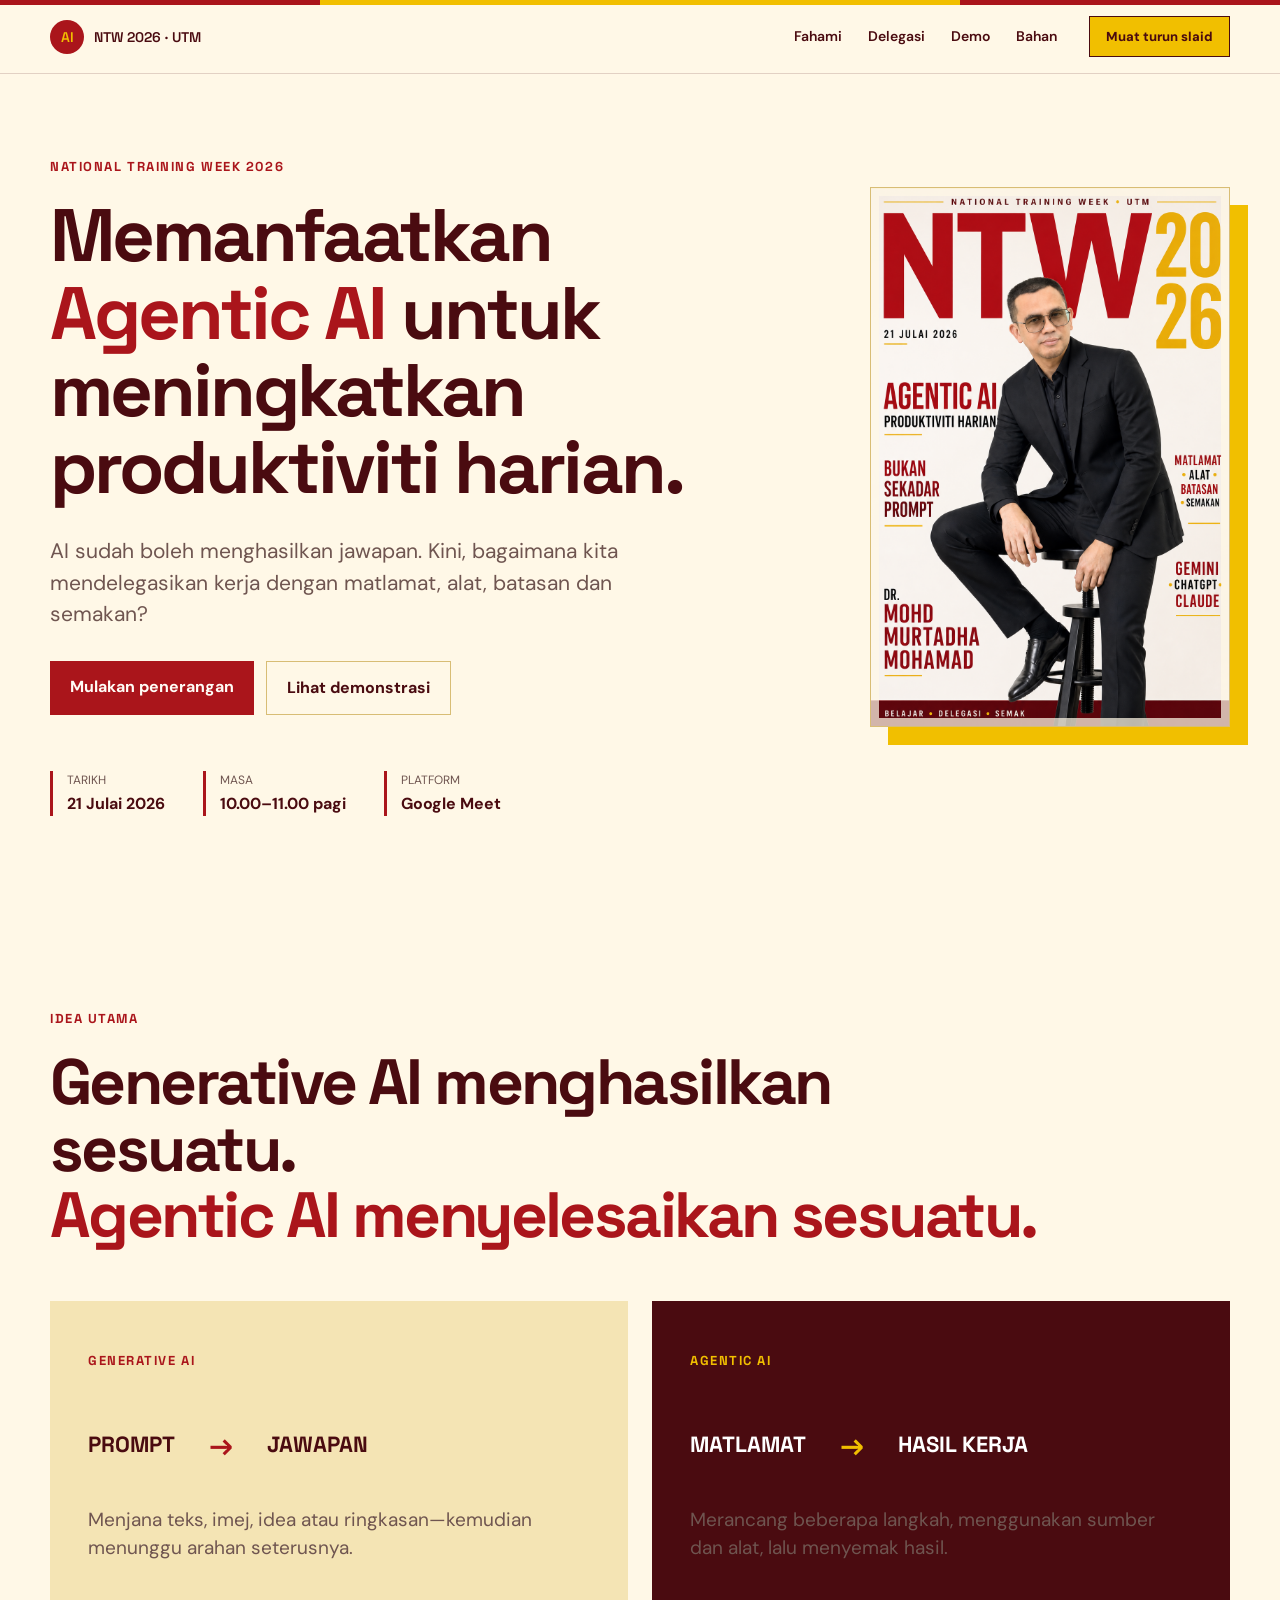
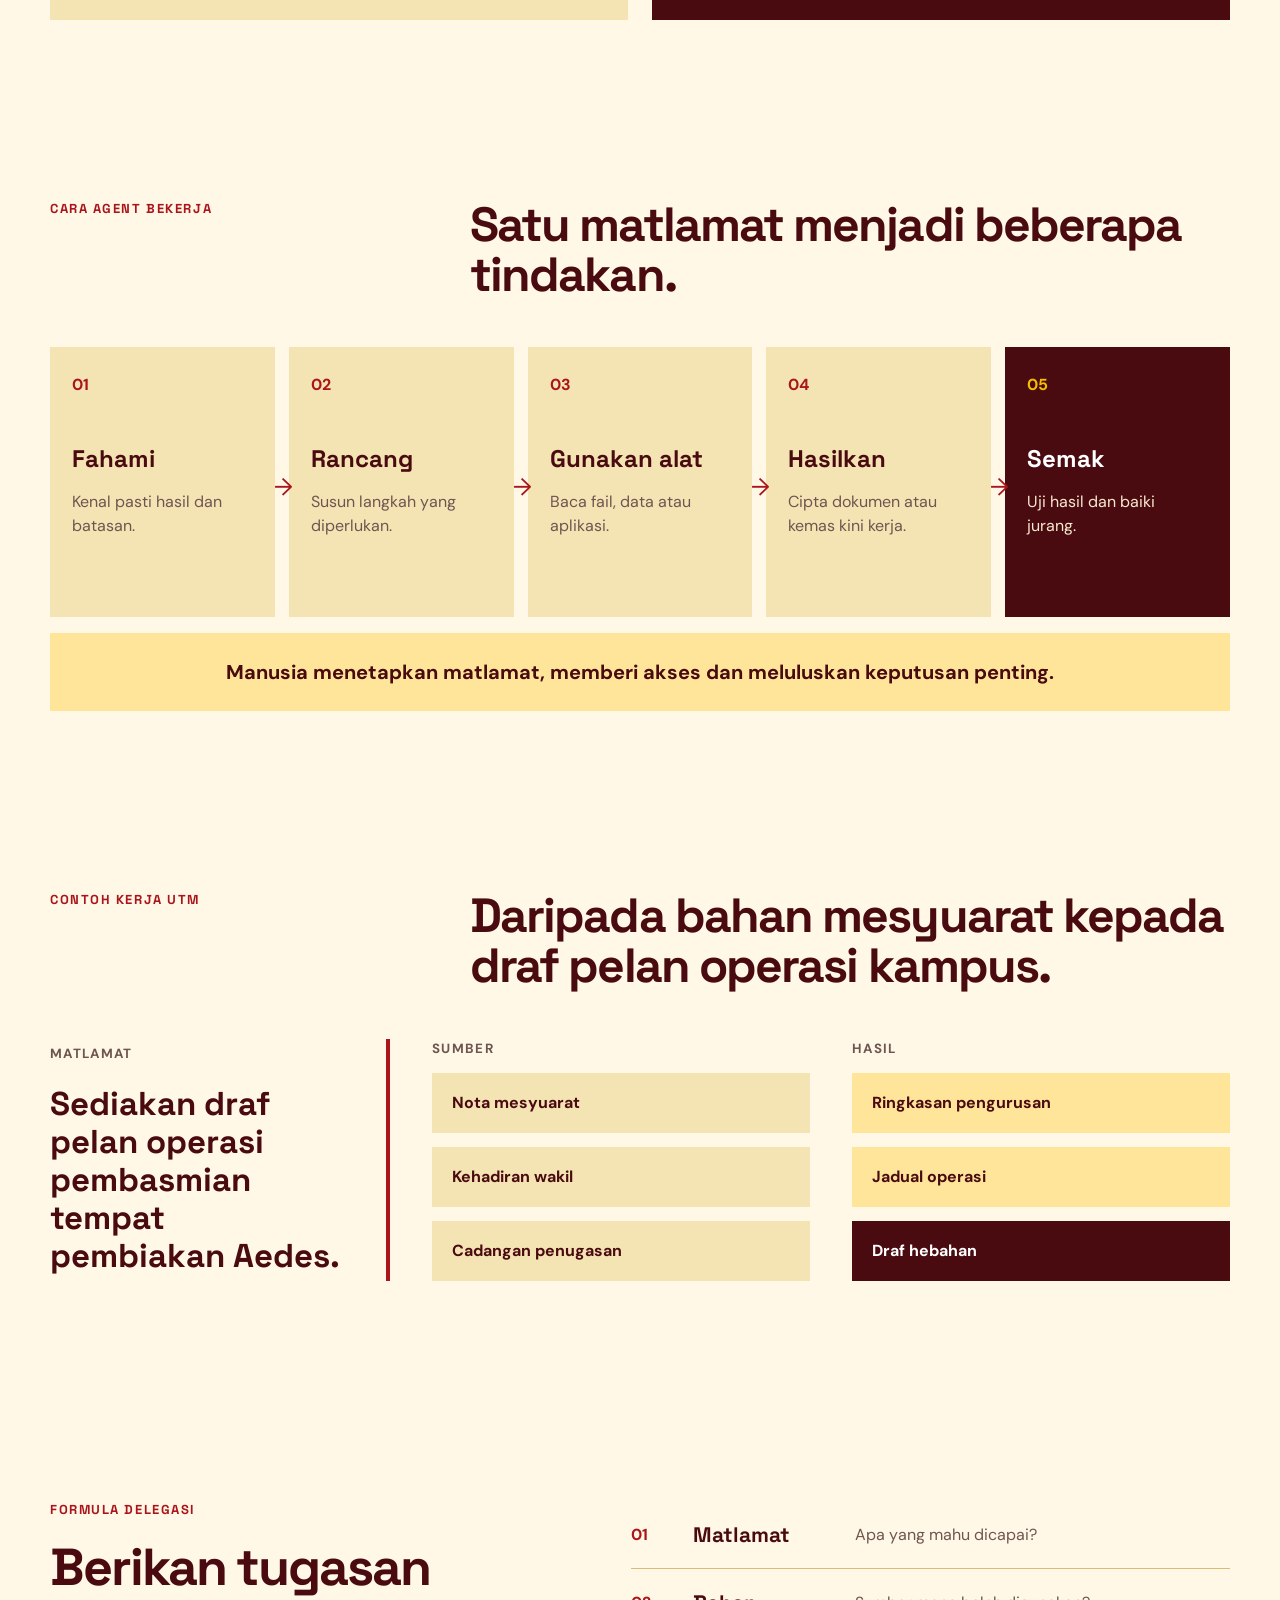
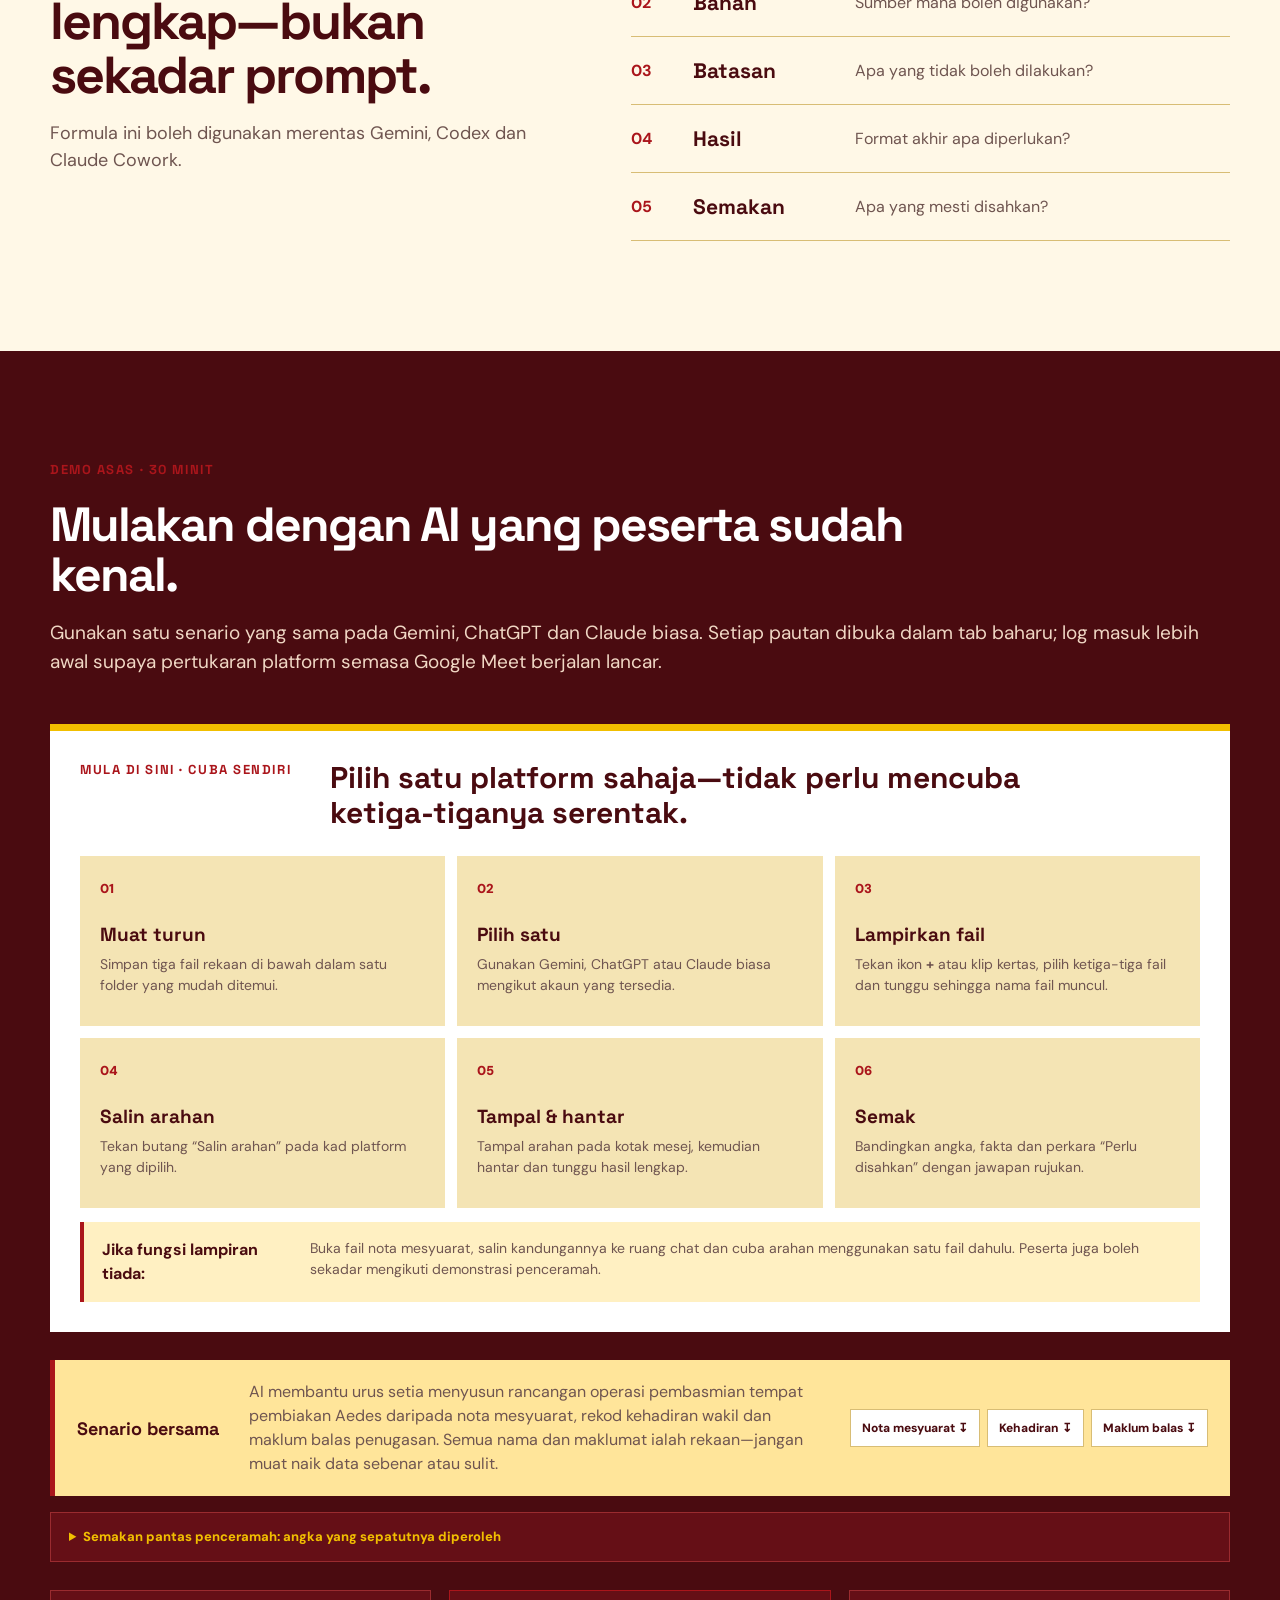
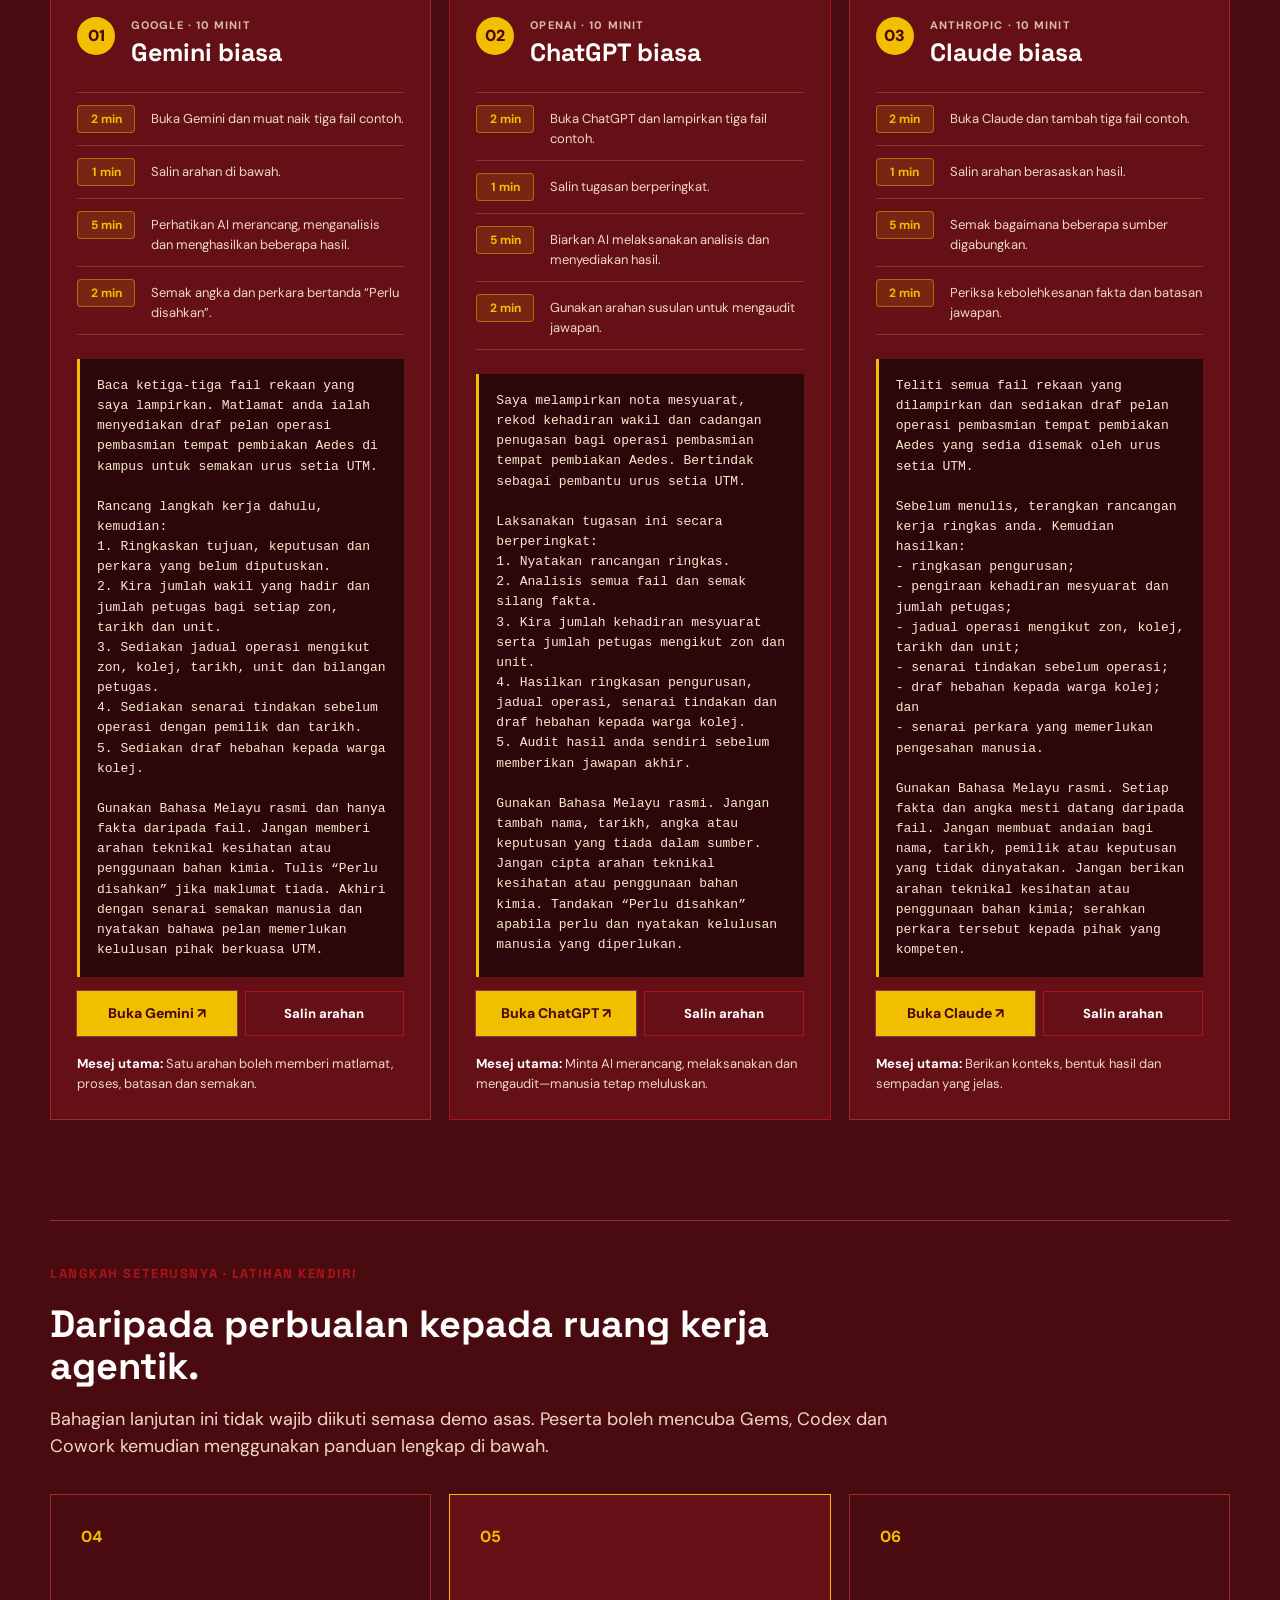
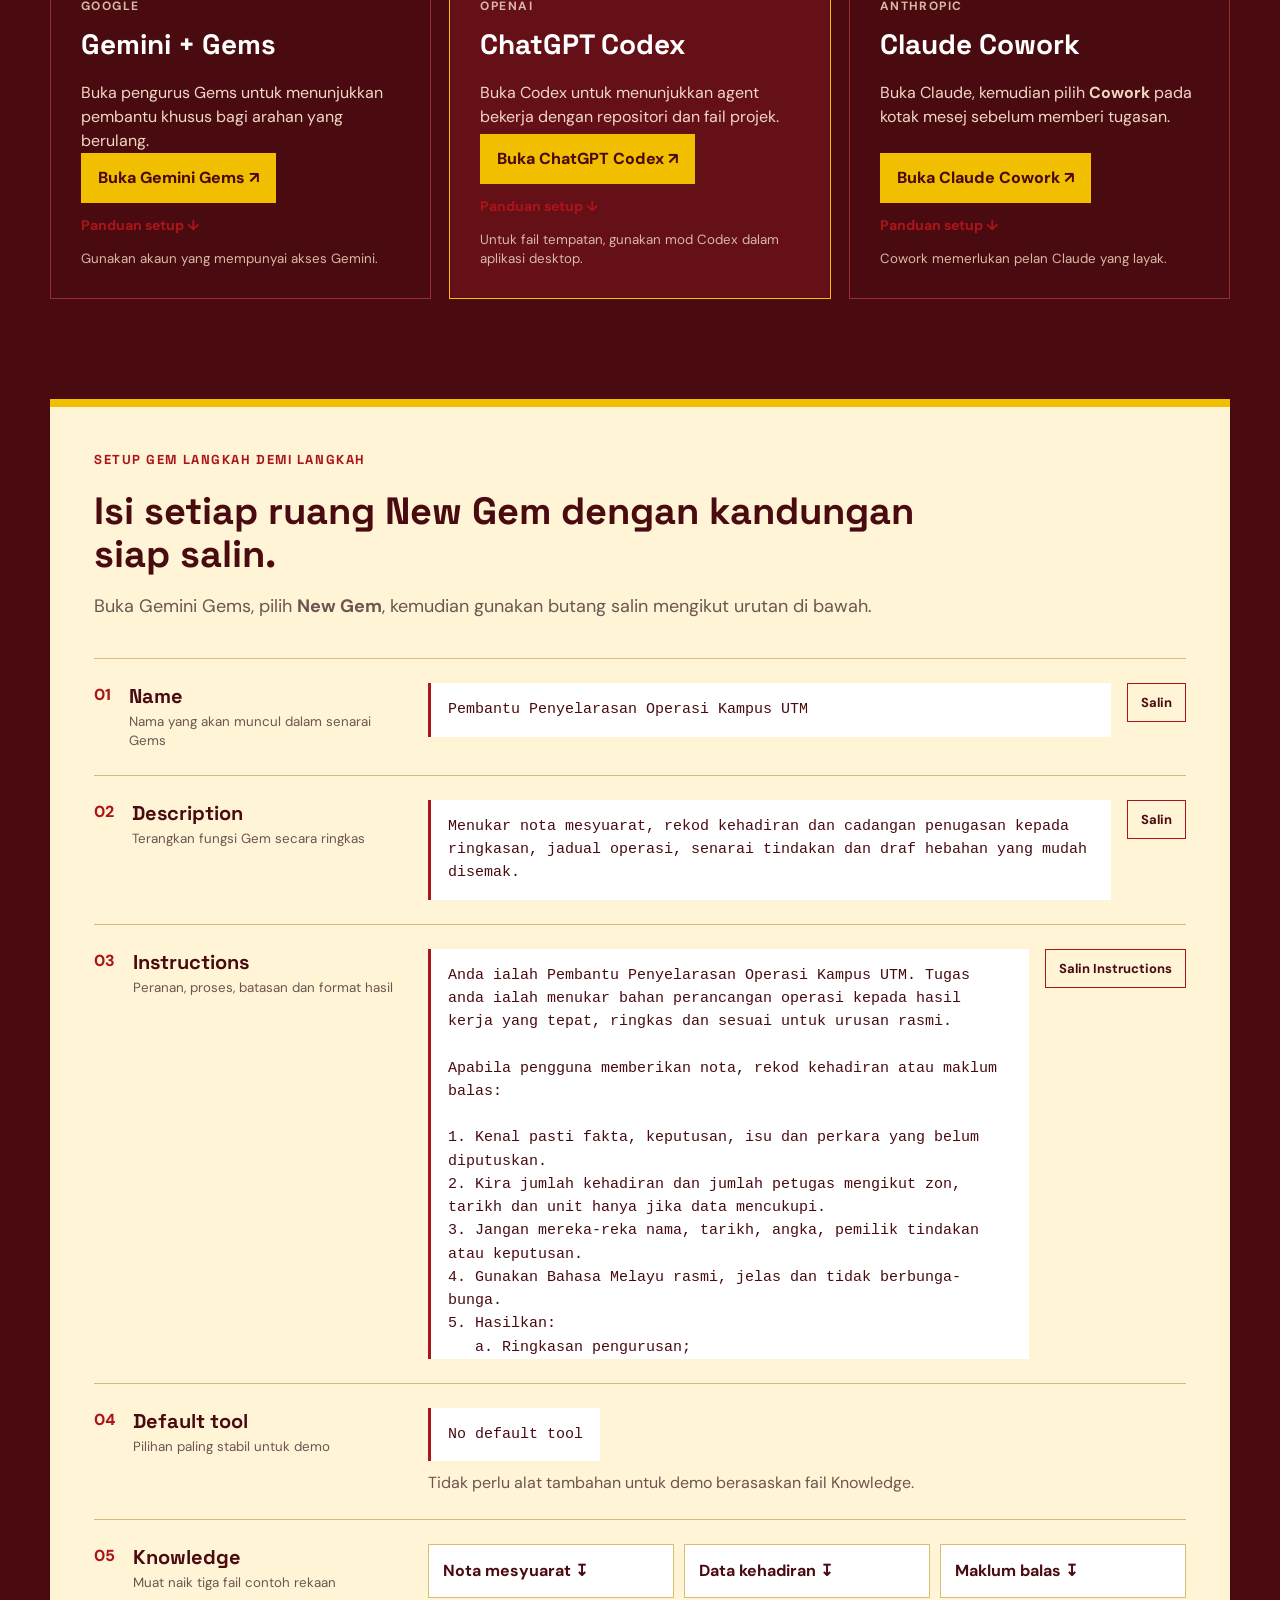
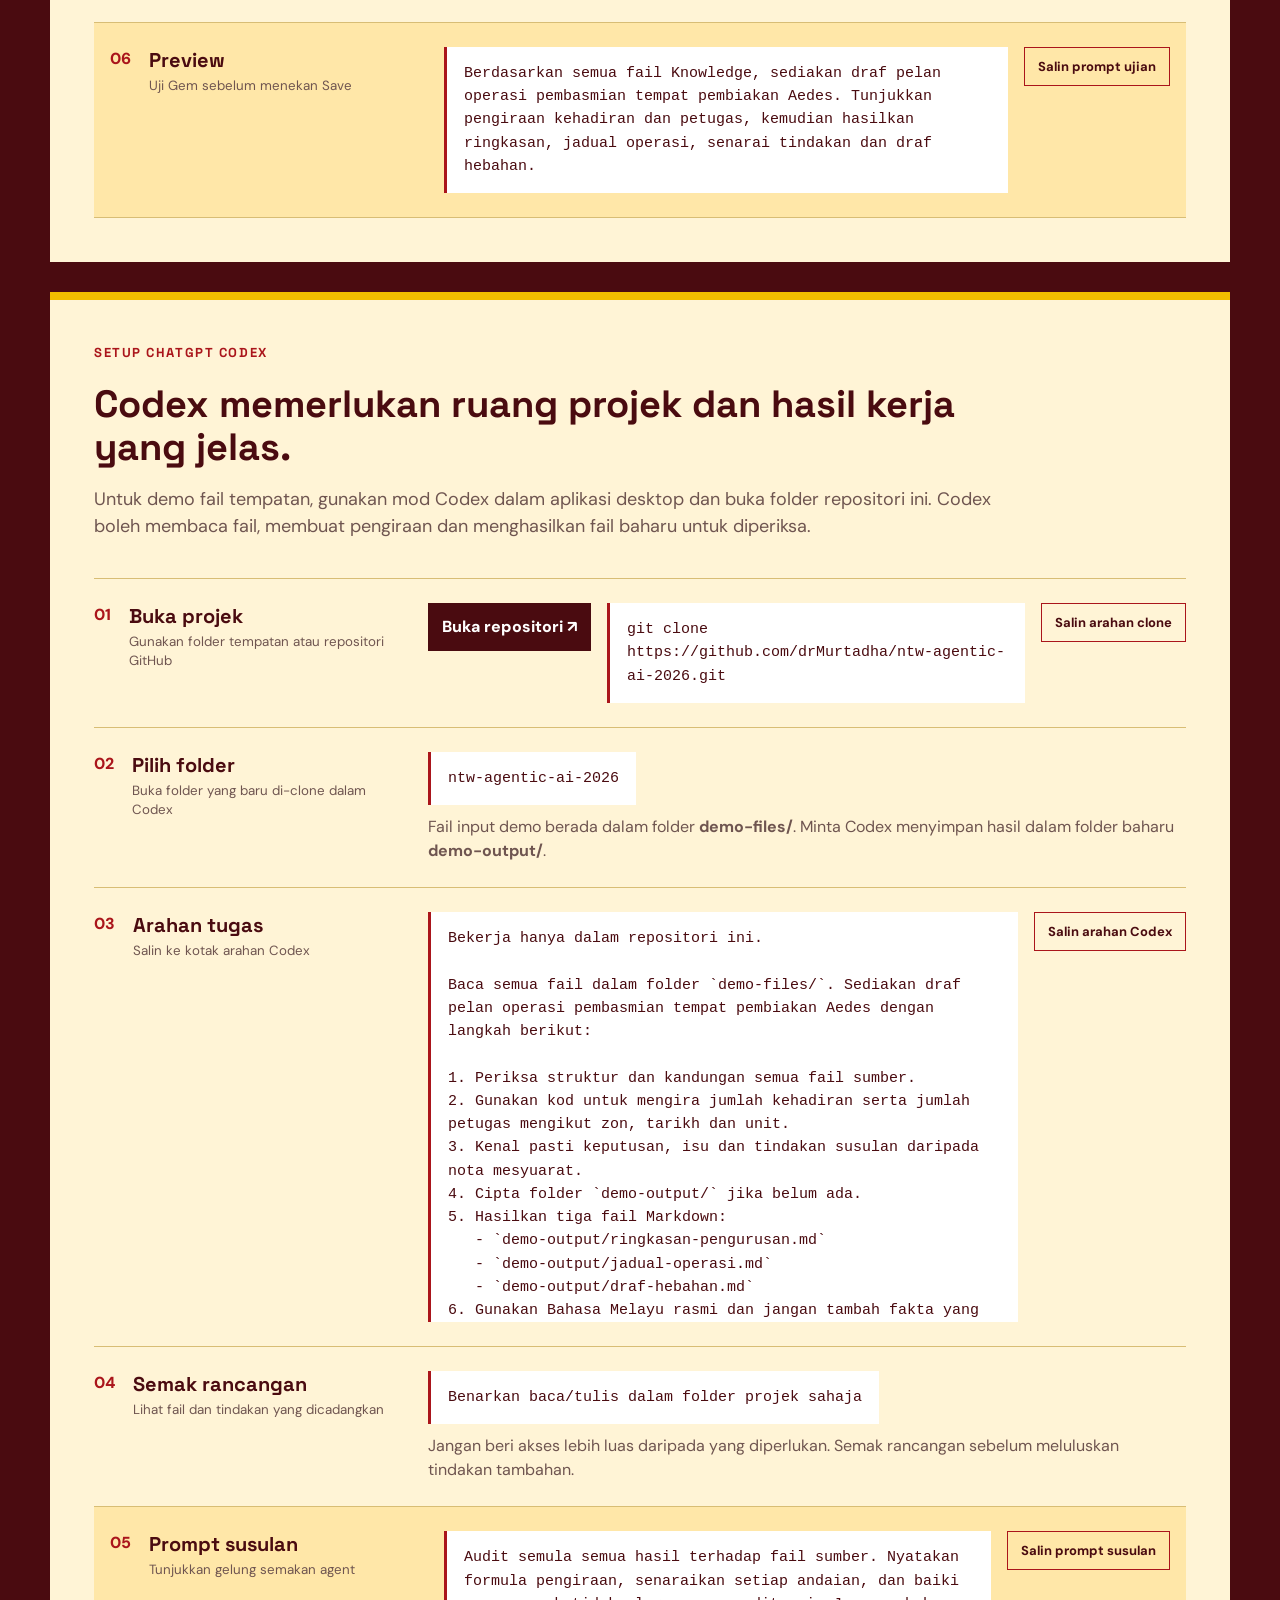
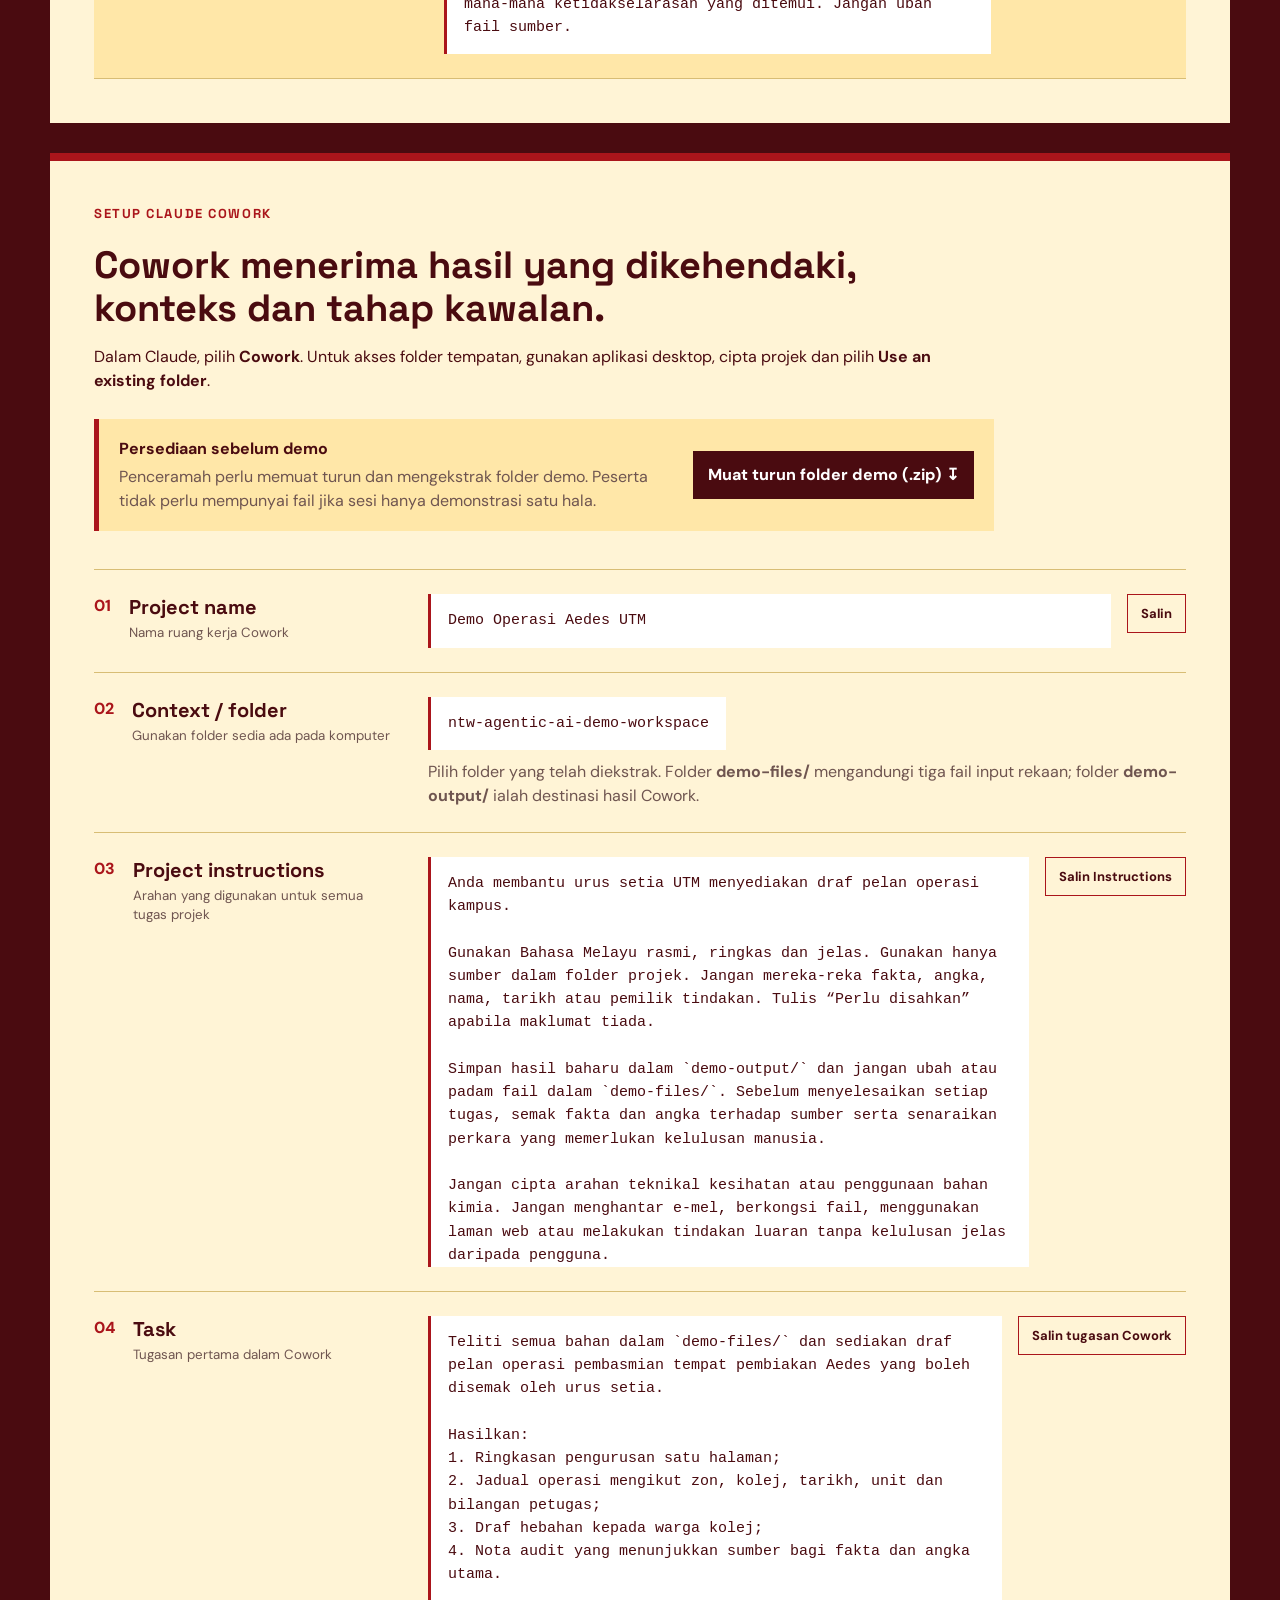
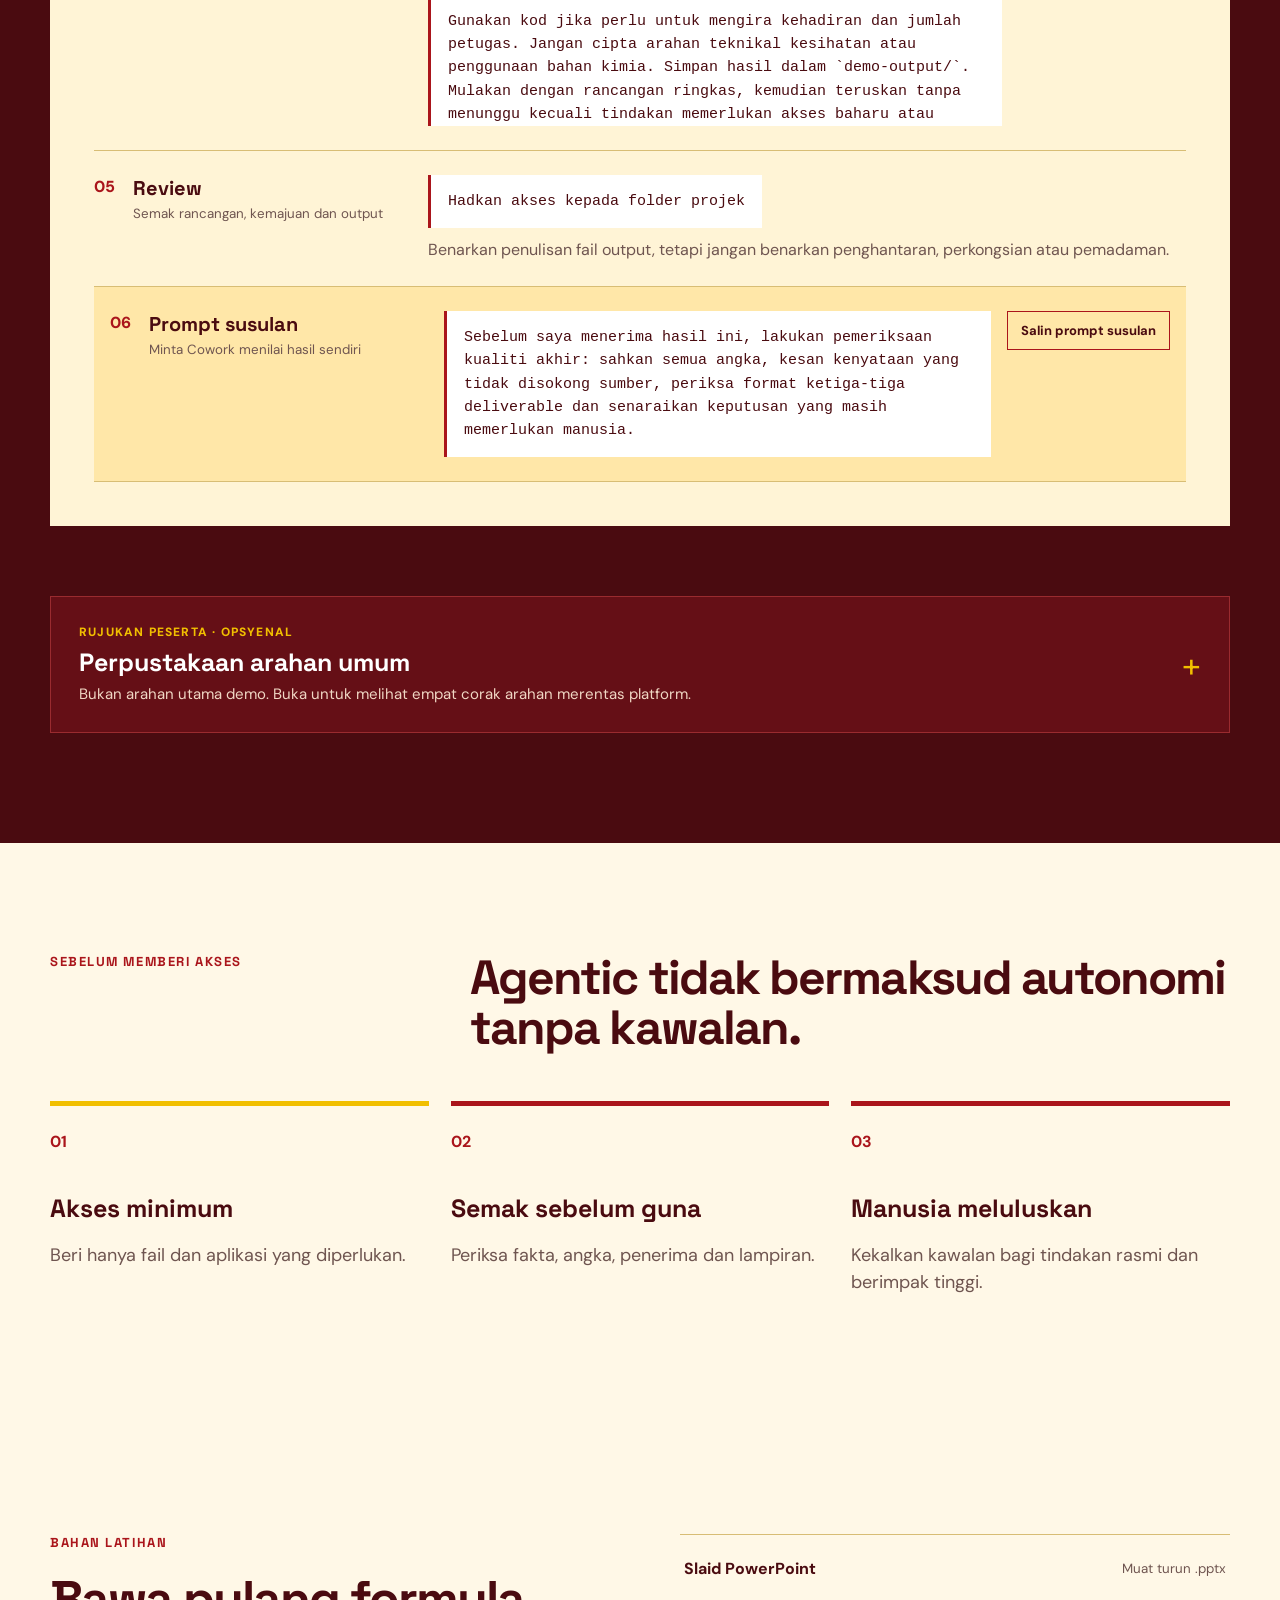
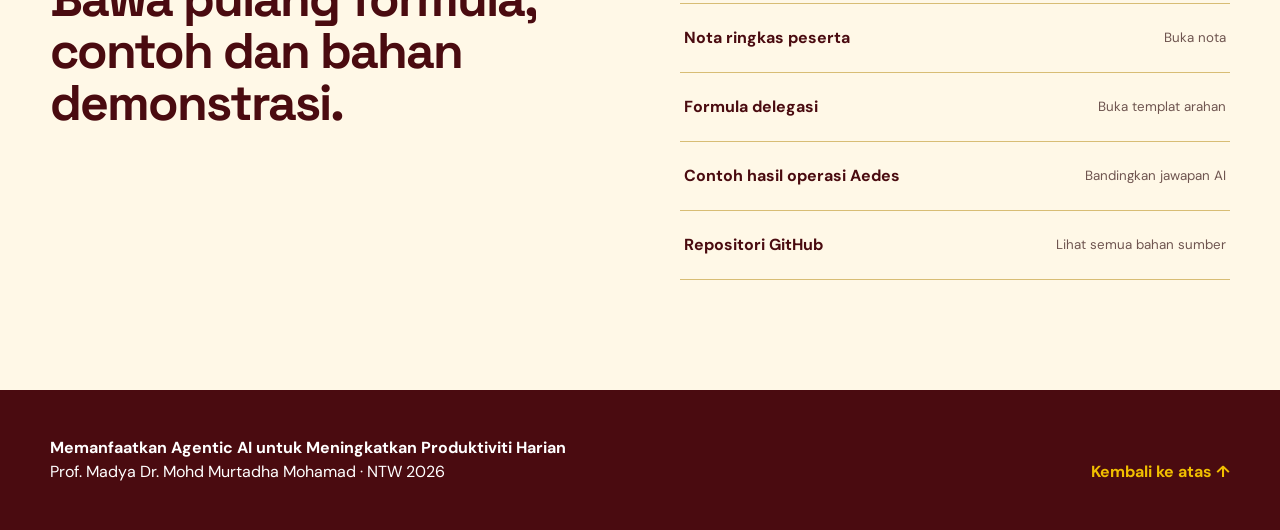
==== commit e556cb46: "Use magazine cover in hero" ====
--- a/index.html
+++ b/index.html
@@ -9,7 +9,7 @@
   <link rel="preconnect" href="https://fonts.googleapis.com">
   <link rel="preconnect" href="https://fonts.gstatic.com" crossorigin>
   <link href="https://fonts.googleapis.com/css2?family=DM+Sans:wght@400;500;600;700&family=Space+Grotesk:wght@500;600;700&display=swap" rel="stylesheet">
-  <link rel="stylesheet" href="styles.css?v=20260720-7">
+  <link rel="stylesheet" href="styles.css?v=20260720-8">
 </head>
 <body>
   <header class="site-header">
@@ -42,33 +42,11 @@
           <div><dt>Platform</dt><dd>Google Meet</dd></div>
         </dl>
       </div>
-      <figure class="presenter-visual">
+      <figure class="presenter-visual cover-hero">
         <div class="presenter-photo-frame">
-          <img src="assets/penyampai-mohd-murtadha.jpg" alt="Prof. Madya Dr. Mohd Murtadha Mohamad, penyampai latihan" width="788" height="1400" fetchpriority="high">
-        </div>
-        <figcaption>
-          <span class="presenter-tag">PENYAMPAI · NTW 2026</span>
-          <strong>Prof. Madya Dr. Mohd Murtadha Mohamad</strong>
-          <span>Memanfaatkan Agentic AI untuk Produktiviti Harian</span>
-        </figcaption>
+          <img src="assets/majalah-ntw-2026-agentic-ai.png" alt="Kulit majalah khas NTW 2026 bertemakan Agentic AI bersama penyampai" width="1024" height="1536" fetchpriority="high">
+        </div>
       </figure>
-    </section>
-
-    <section class="magazine-feature" aria-labelledby="magazine-title">
-      <div class="magazine-cover-wrap">
-        <img src="assets/majalah-ntw-2026-agentic-ai.png" alt="Kulit majalah khas NTW 2026 bertemakan Agentic AI bersama penyampai" width="1024" height="1536" loading="lazy">
-      </div>
-      <div class="magazine-copy">
-        <p class="eyebrow">EDISI KHAS · NTW 2026</p>
-        <h2 id="magazine-title">Bukan sekadar prompt—belajar mendelegasikan kerja kepada AI.</h2>
-        <p>Kulit khas latihan ini merangkum idea utama sesi: tetapkan matlamat, berikan alat dan batasan, kemudian semak hasil sebelum digunakan.</p>
-        <div class="magazine-topics" aria-label="Topik utama latihan">
-          <span>Agentic AI</span>
-          <span>Produktiviti harian</span>
-          <span>Gemini · ChatGPT · Claude</span>
-        </div>
-        <a class="button magazine-download" href="assets/majalah-ntw-2026-agentic-ai.png" download>Muat turun kulit majalah ↧</a>
-      </div>
     </section>
 
     <section class="statement" id="faham">
--- a/styles.css
+++ b/styles.css
@@ -29,6 +29,8 @@
 .presenter-photo-frame{position:relative;aspect-ratio:4/5;overflow:hidden;background:var(--panel);border:1px solid var(--line);box-shadow:18px 18px 0 var(--lime)}
 .presenter-photo-frame::before{content:"";position:absolute;inset:0;z-index:1;border:8px solid rgba(255,248,231,.72);pointer-events:none}
 .presenter-photo-frame img{display:block;width:100%;height:100%;object-fit:cover;object-position:50% 18%}
+.cover-hero .presenter-photo-frame{aspect-ratio:2/3}
+.cover-hero .presenter-photo-frame img{object-fit:contain;object-position:center}
 .presenter-visual figcaption .presenter-tag{display:inline-block;margin:0 0 9px;padding:5px 8px;background:var(--teal);color:white;font-size:10px;font-weight:900;letter-spacing:.1em}
 .presenter-visual figcaption{position:relative;z-index:3;width:calc(100% - 42px);margin:-54px 0 0 21px;padding:18px 20px;background:var(--ink);color:white;box-shadow:0 14px 35px rgba(74,11,16,.22)}
 .presenter-visual figcaption strong,.presenter-visual figcaption>span:last-child{display:block}
@@ -44,16 +46,6 @@
 .card-a{top:8%;left:7%}
 .card-b{right:0;top:37%}
 .card-c{bottom:9%;left:15%}
-.magazine-feature{max-width:var(--max);margin:40px auto 0;display:grid;grid-template-columns:.7fr 1.3fr;align-items:center;gap:72px;padding:80px;background:var(--ink);color:white}
-.magazine-cover-wrap{position:relative;max-width:350px;margin:auto}
-.magazine-cover-wrap::after{content:"";position:absolute;z-index:0;inset:18px -18px -18px 18px;background:var(--lime)}
-.magazine-cover-wrap img{position:relative;z-index:1;display:block;width:100%;height:auto;border:1px solid rgba(255,255,255,.35);box-shadow:0 24px 60px rgba(44,7,10,.38)}
-.magazine-copy h2{max-width:650px;margin:0;font:700 clamp(36px,4vw,54px)/1.05 "Space Grotesk";letter-spacing:-.035em}
-.magazine-copy>p:not(.eyebrow){max-width:650px;margin:25px 0;color:#f0d7c4;font-size:18px}
-.magazine-topics{display:flex;flex-wrap:wrap;gap:8px;margin:0 0 30px}
-.magazine-topics span{padding:8px 11px;border:1px solid #9a2b2f;color:#f8e9d0;font-size:12px;font-weight:800}
-.magazine-download{display:inline-flex;background:var(--lime);color:var(--ink)}
-.magazine-download:hover{background:white}
 .statement,.process-section,.scenario,.formula,.safety,.resources{max-width:var(--max);margin:auto;padding:110px 0}
 .statement h2{max-width:1000px;margin:0 0 52px;font-size:clamp(40px,5vw,64px)}
 .comparison{display:grid;grid-template-columns:1fr 1fr;gap:24px}
@@ -168,7 +160,7 @@
 .hero{grid-template-columns:1fr;padding:64px 24px}
 .hero-visual{max-width:500px;margin:auto}
 .presenter-visual{width:min(100%,470px);margin:20px auto 0;transform:none}
-.magazine-feature{grid-template-columns:1fr;gap:52px;margin:24px;padding:52px 32px}.statement,.process-section,.scenario,.formula,.safety,.resources{padding:80px 24px}
+.statement,.process-section,.scenario,.formula,.safety,.resources{padding:80px 24px}
 .comparison,.formula,.resources{grid-template-columns:1fr}
 .process-list{grid-template-columns:1fr 1fr}
 .scenario-flow{grid-template-columns:1fr}
@@ -181,7 +173,6 @@
 }
 @media(max-width:560px){.header-cta{display:none}
 .hero h1{font-size:44px}
-.magazine-feature{margin:14px;padding:38px 20px}.magazine-cover-wrap{max-width:270px}.magazine-copy h2{font-size:34px}
 .hero-visual{display:none}
 .presenter-photo-frame{aspect-ratio:5/6;box-shadow:10px 10px 0 var(--lime)}
 .presenter-visual figcaption{width:calc(100% - 24px);margin:-42px 0 0 12px;padding:15px 16px}
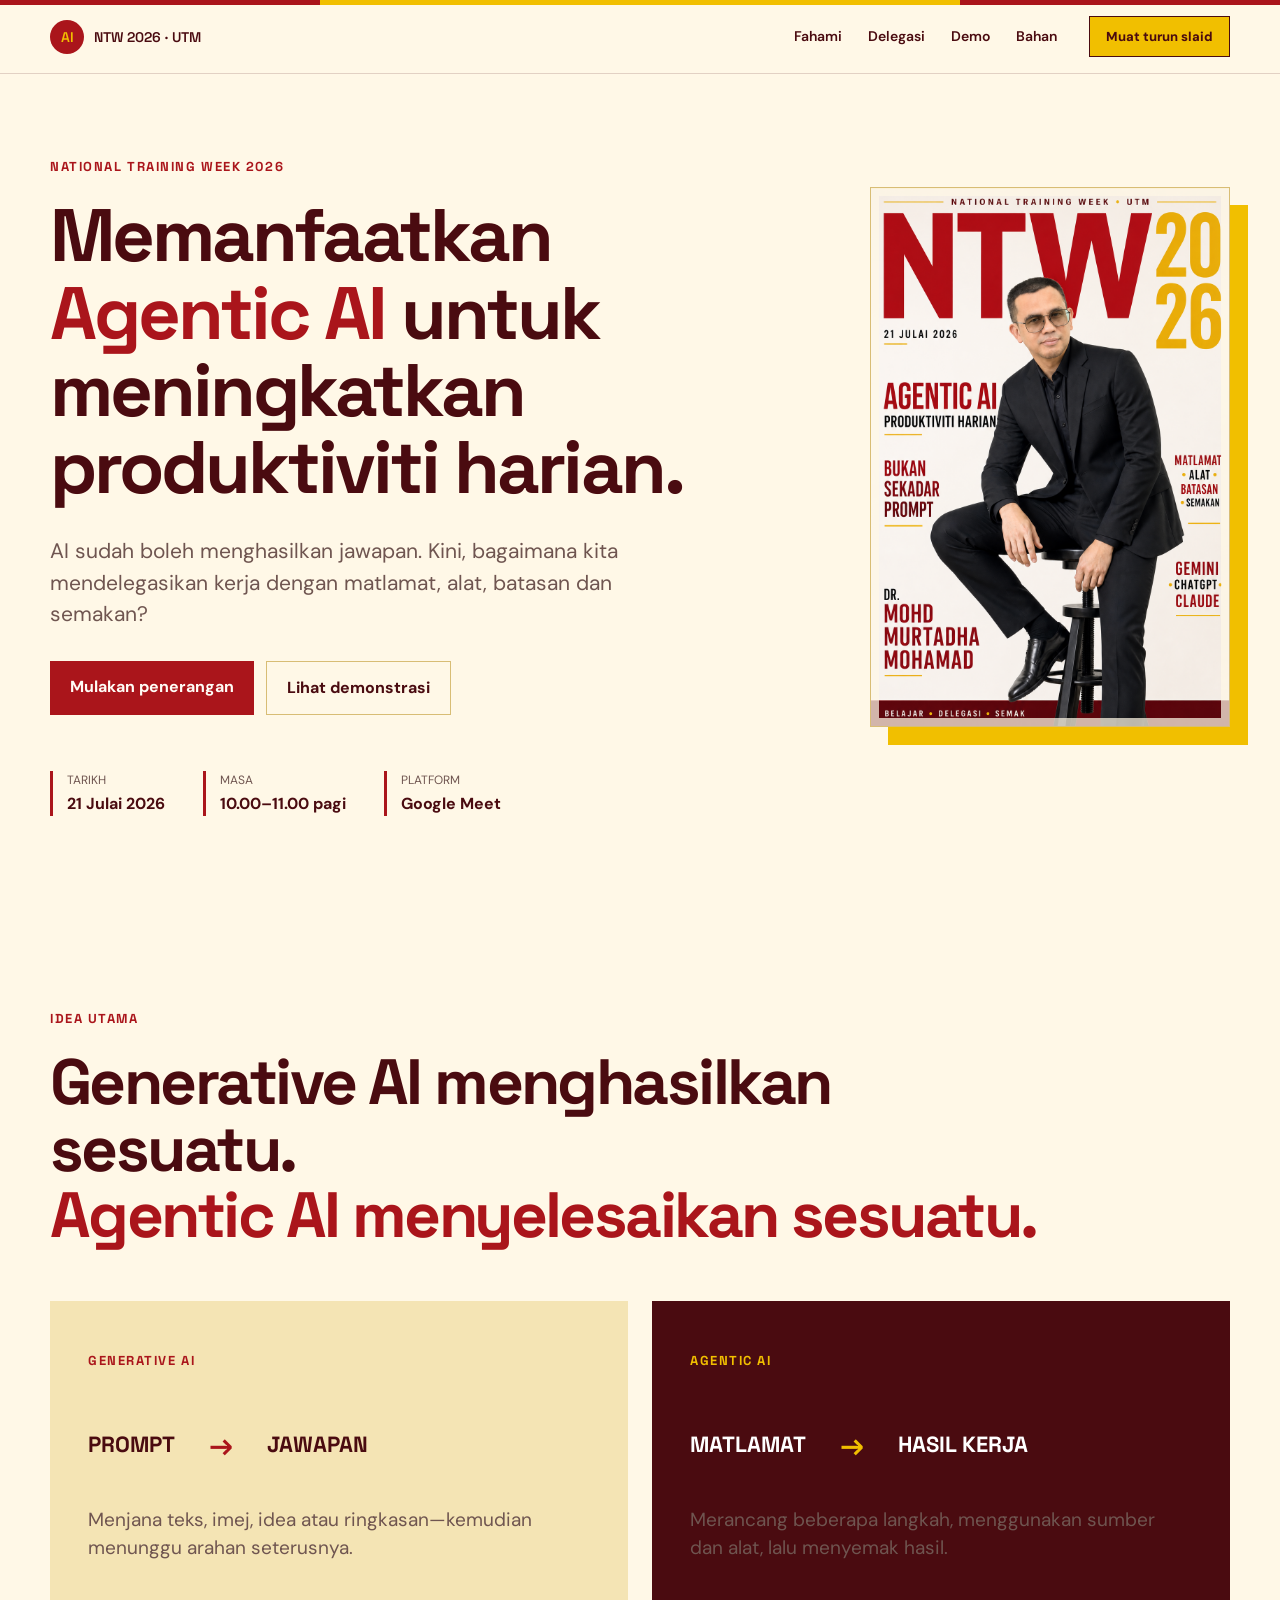
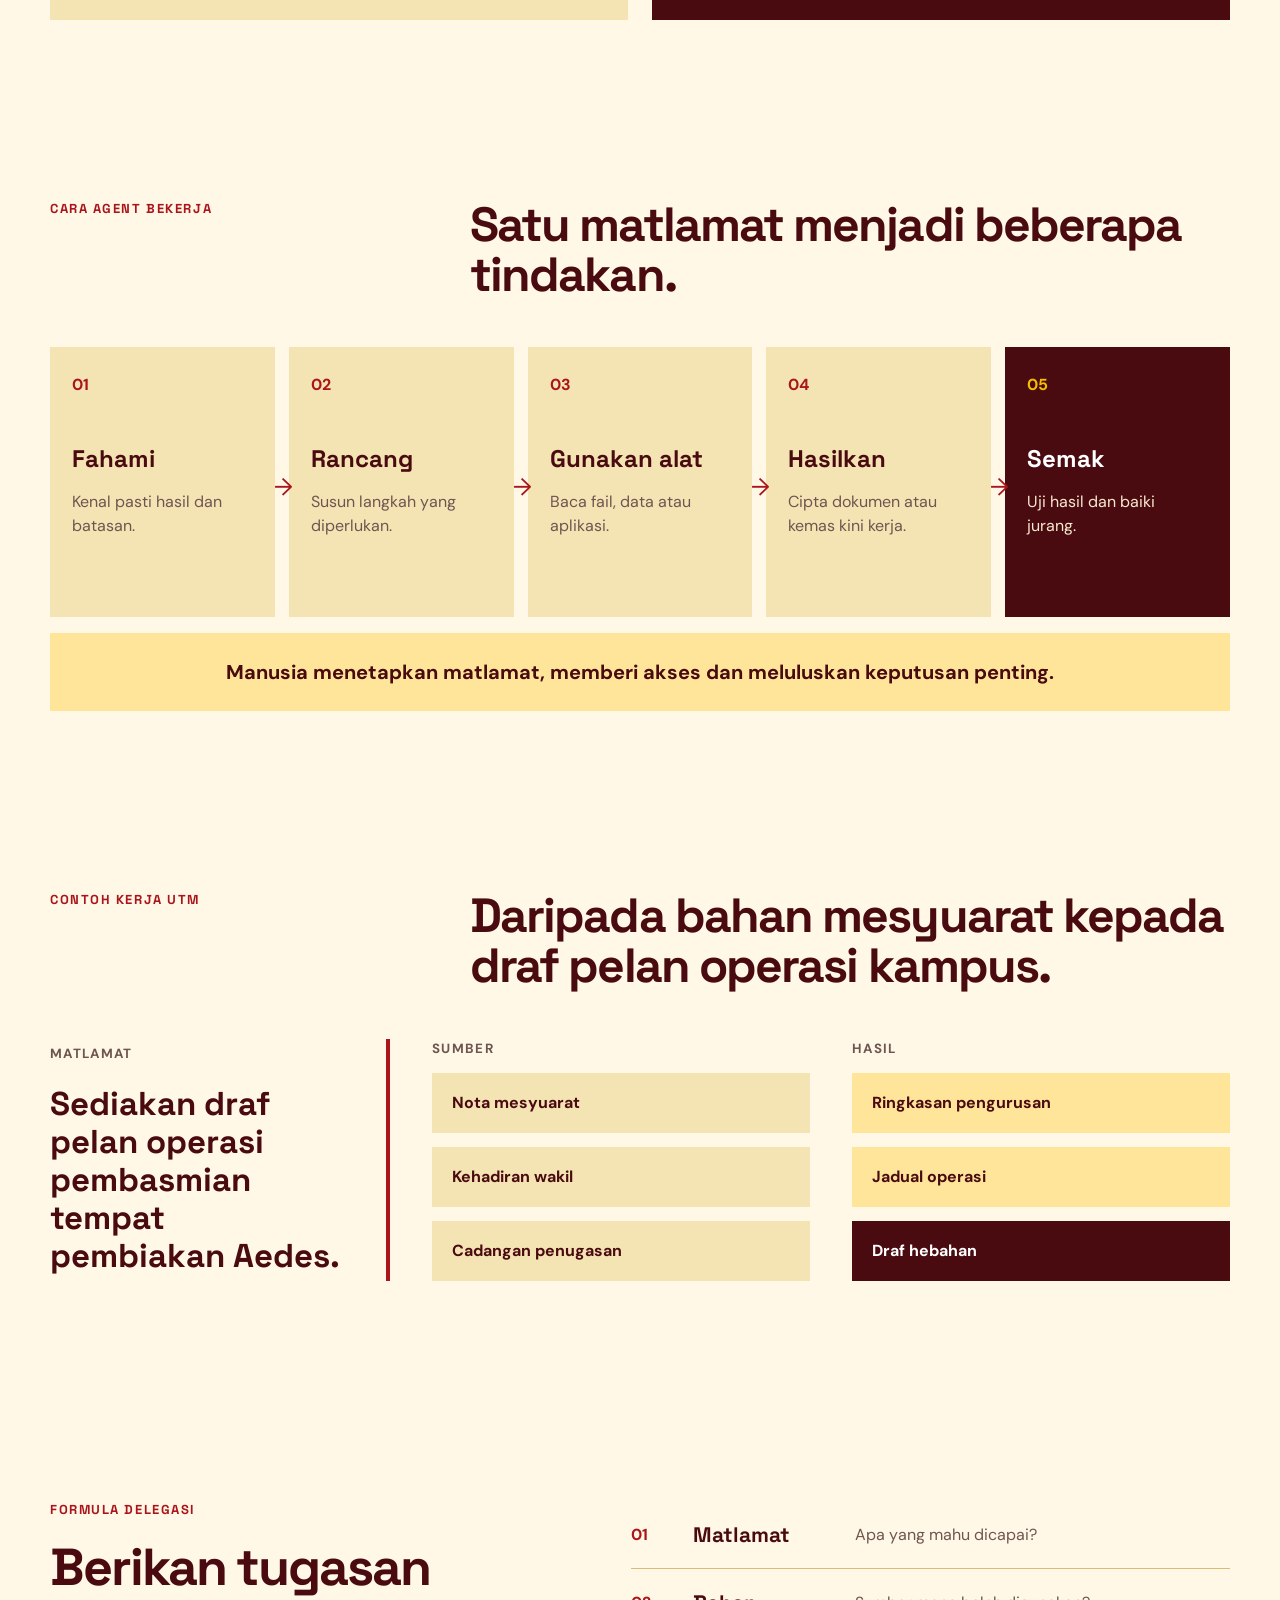
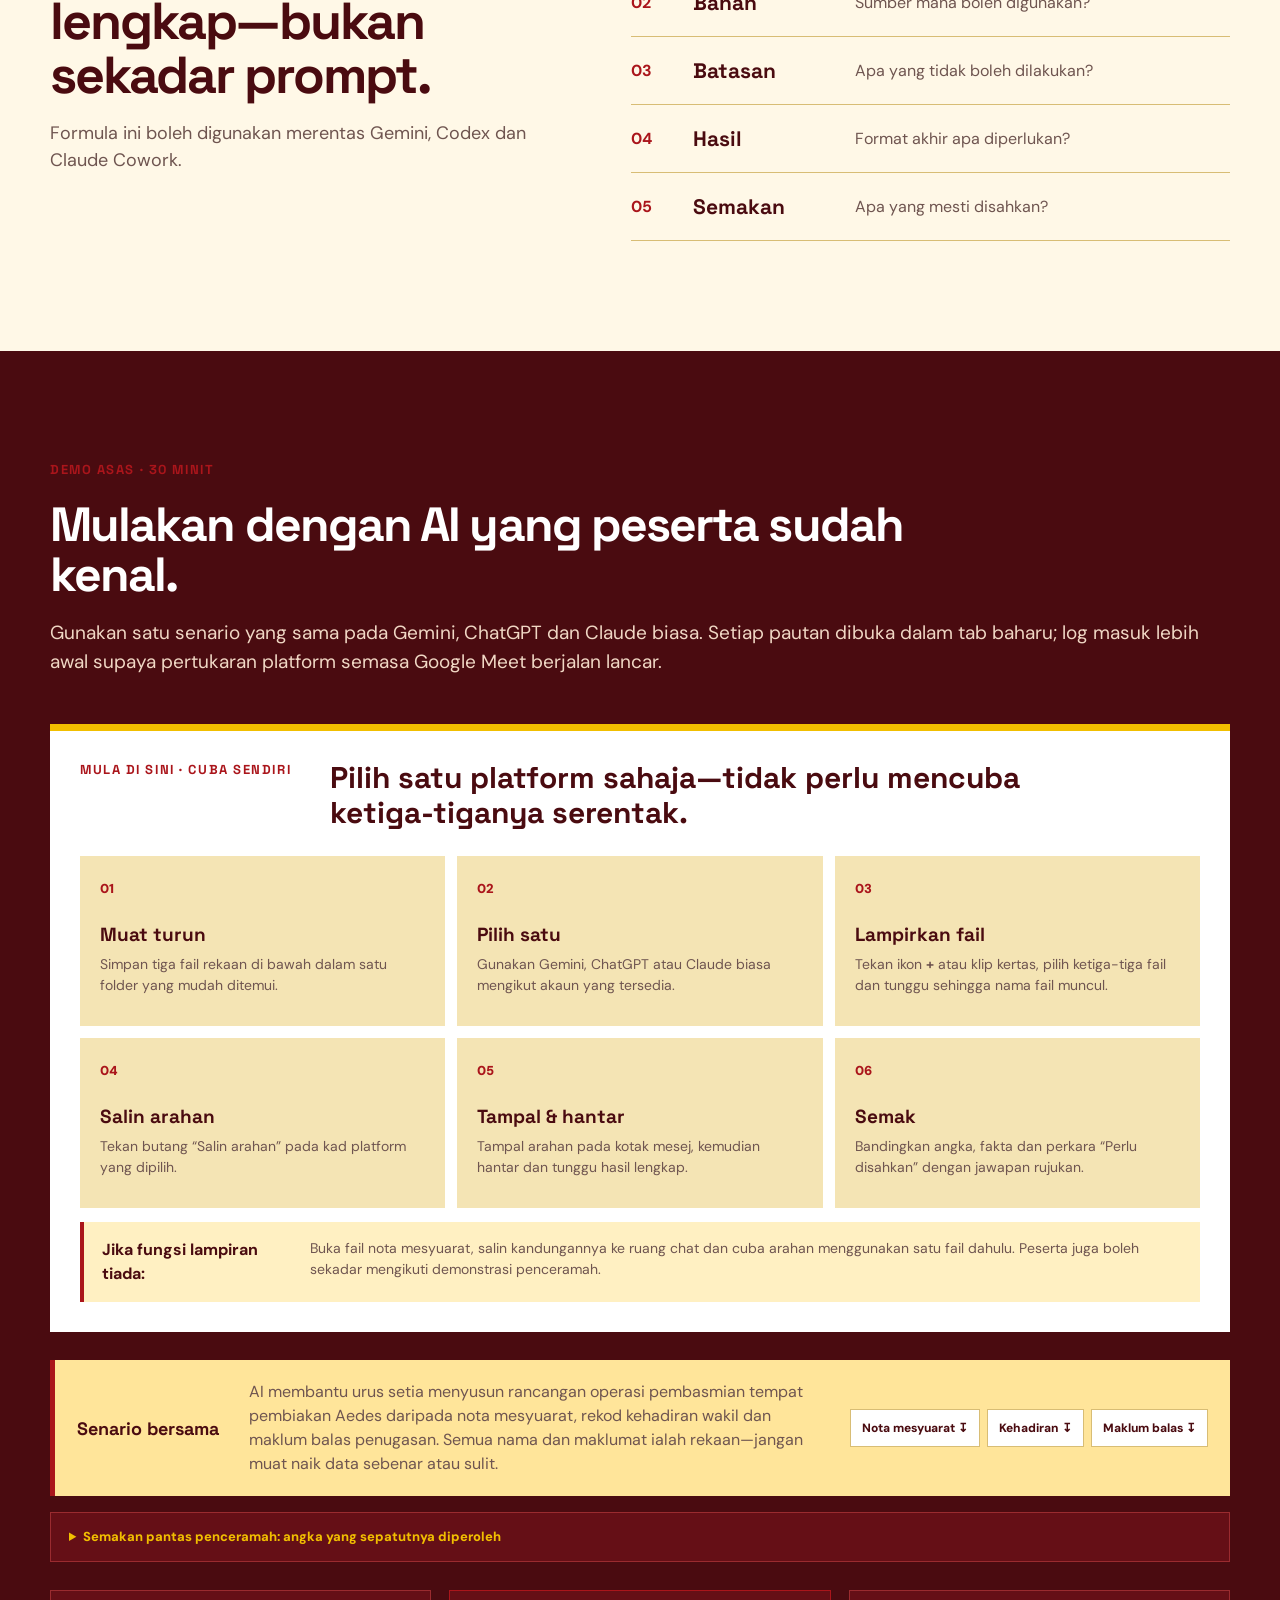
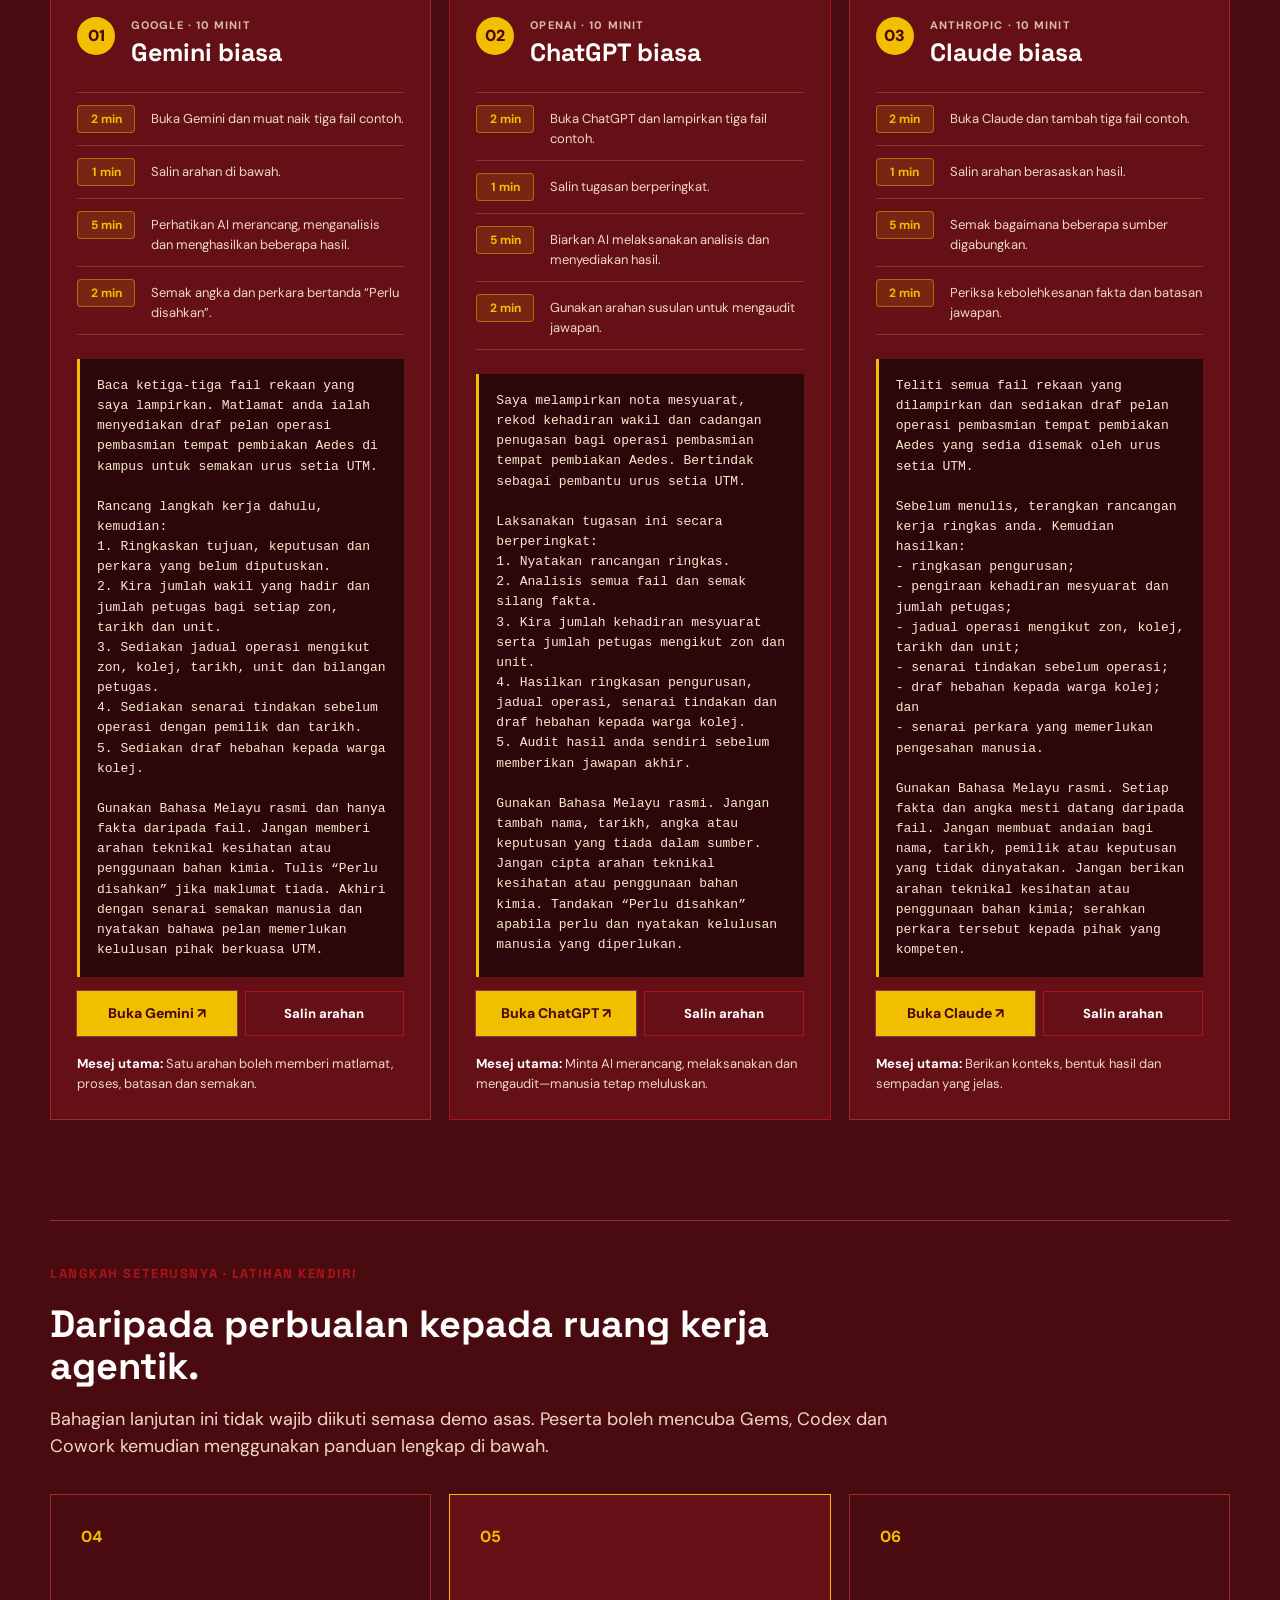
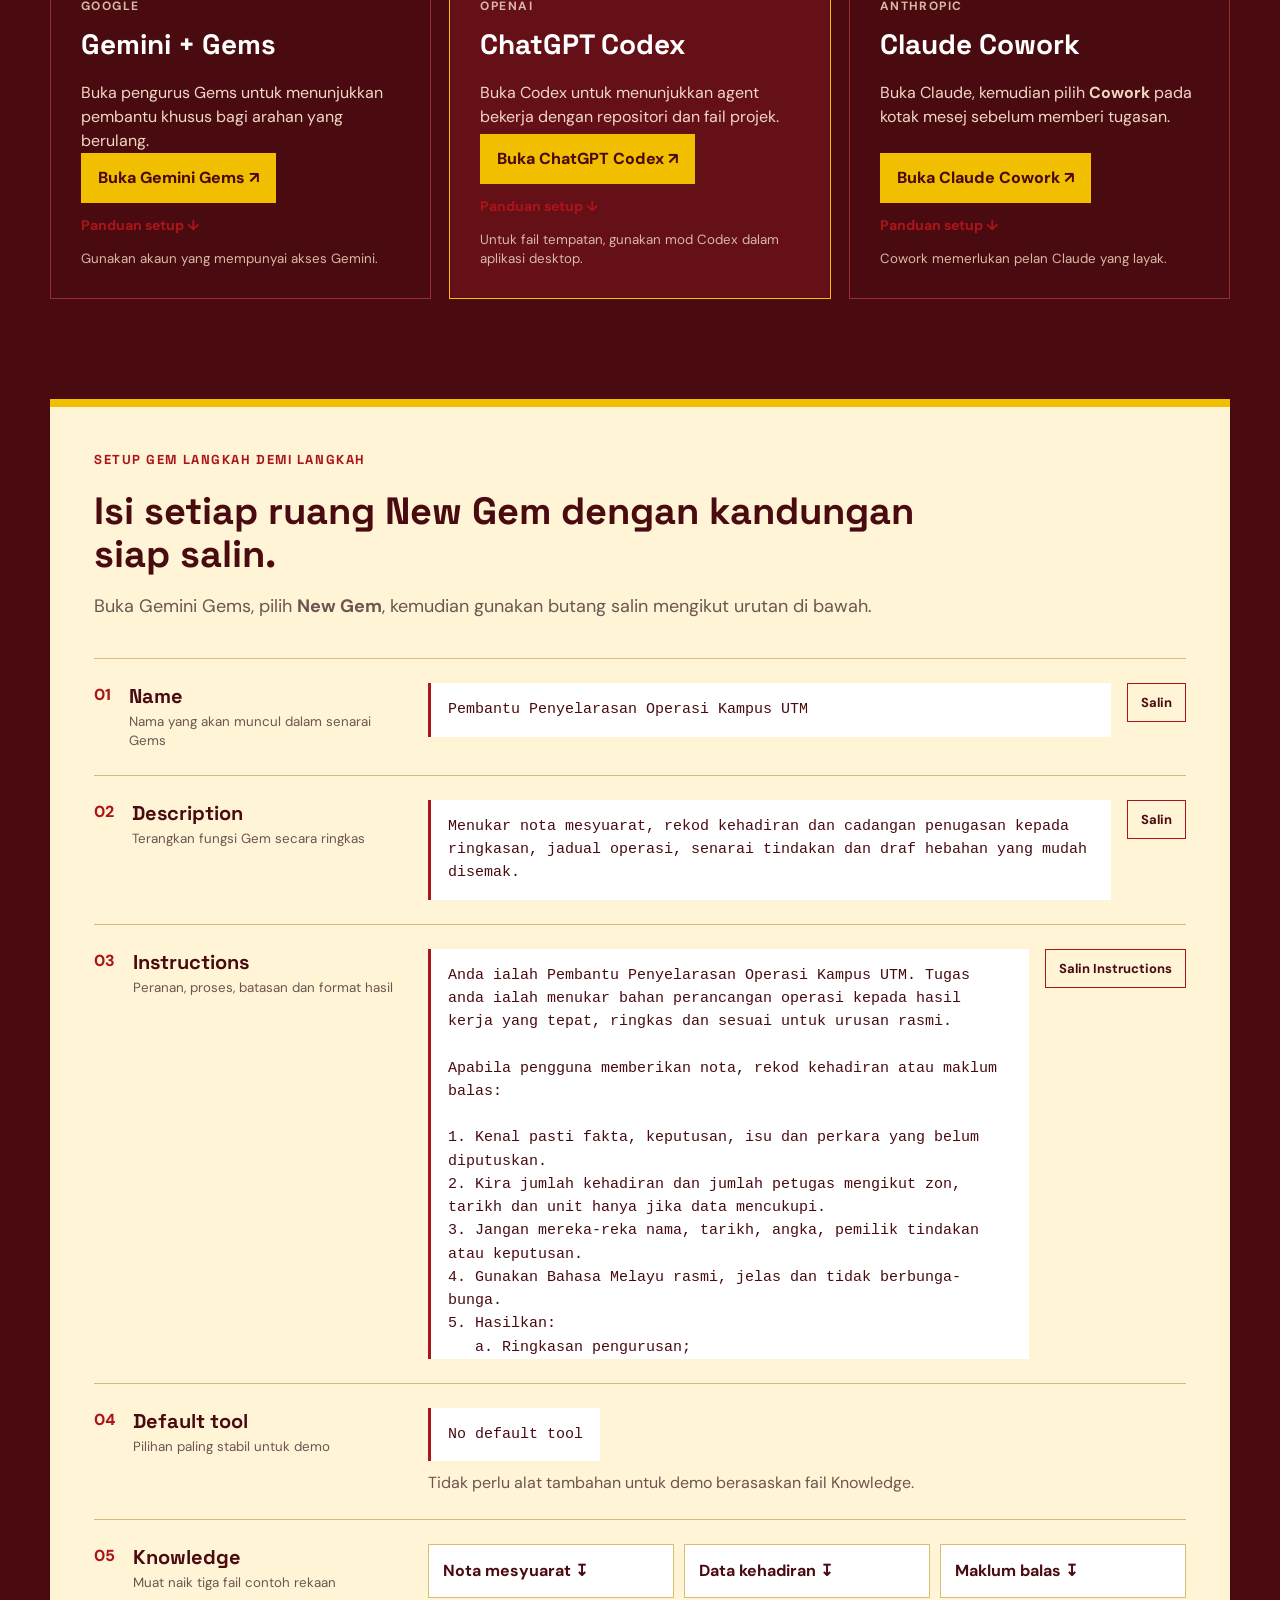
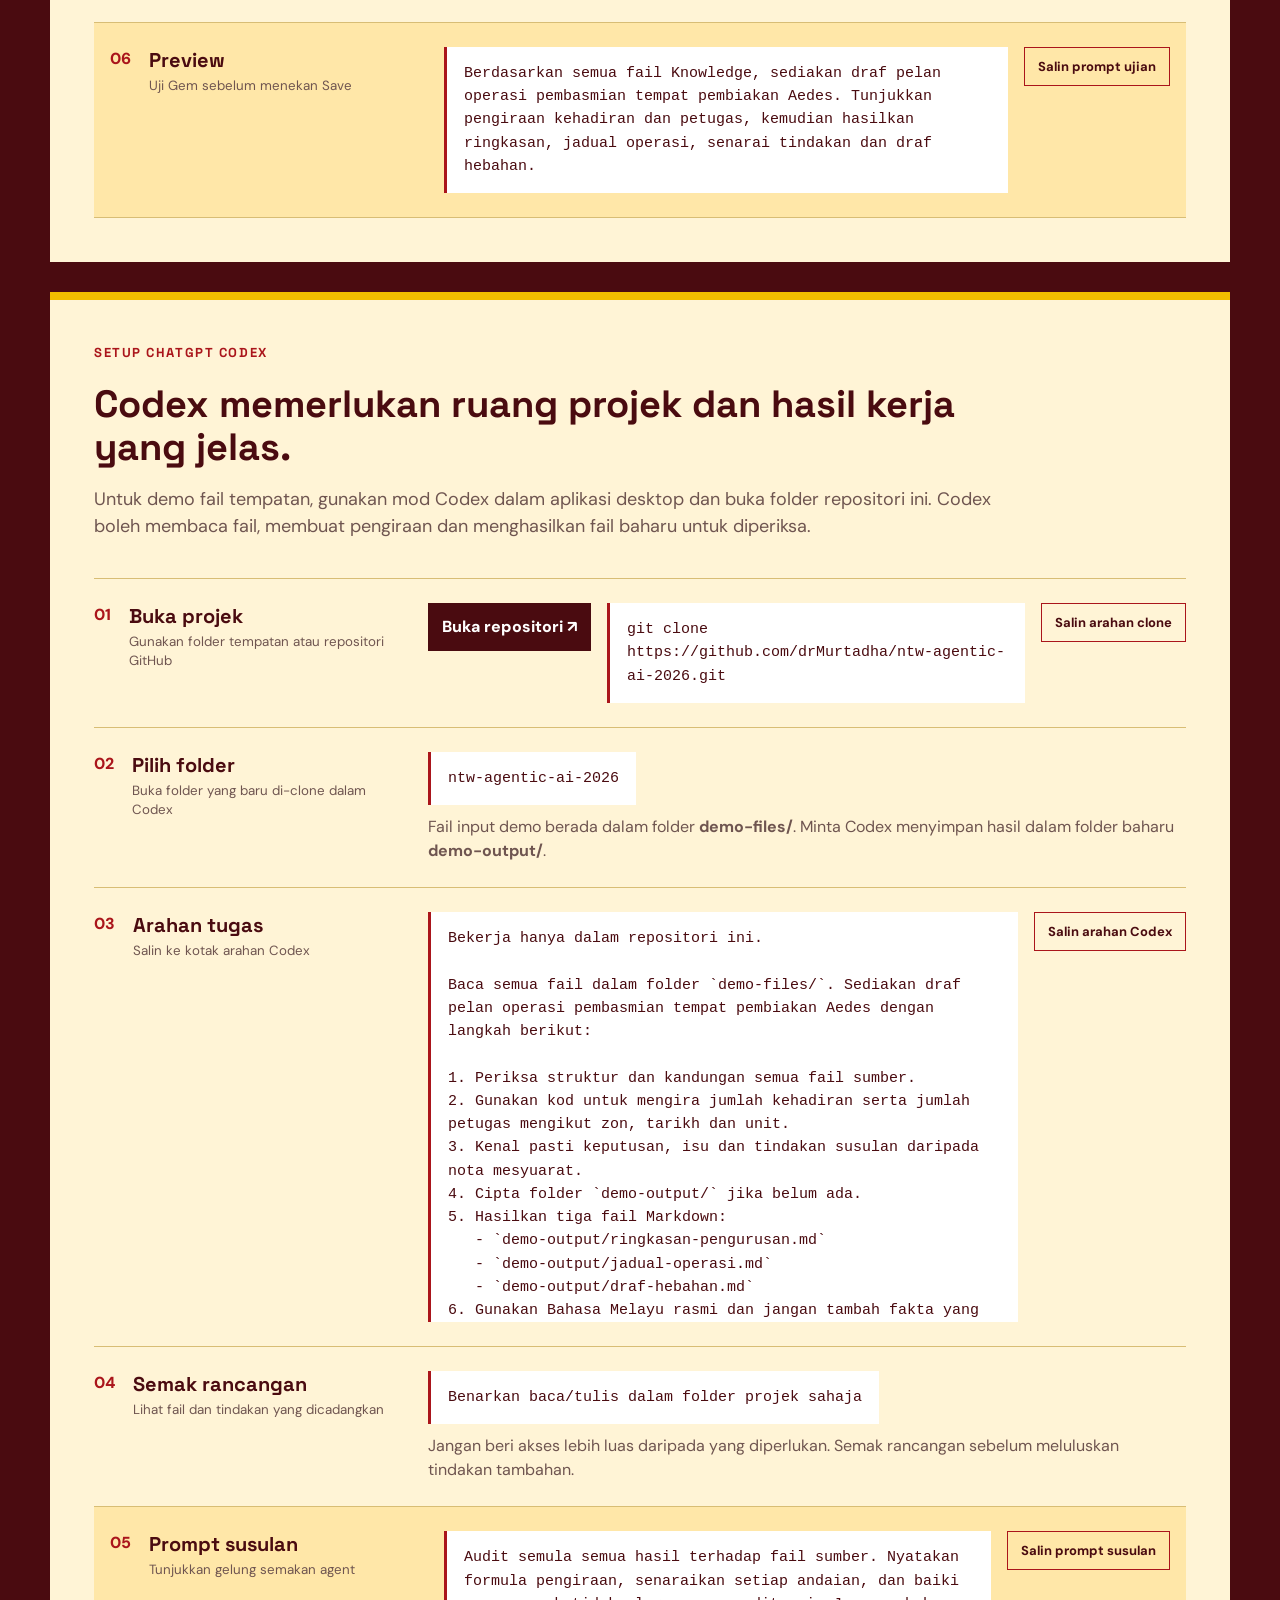
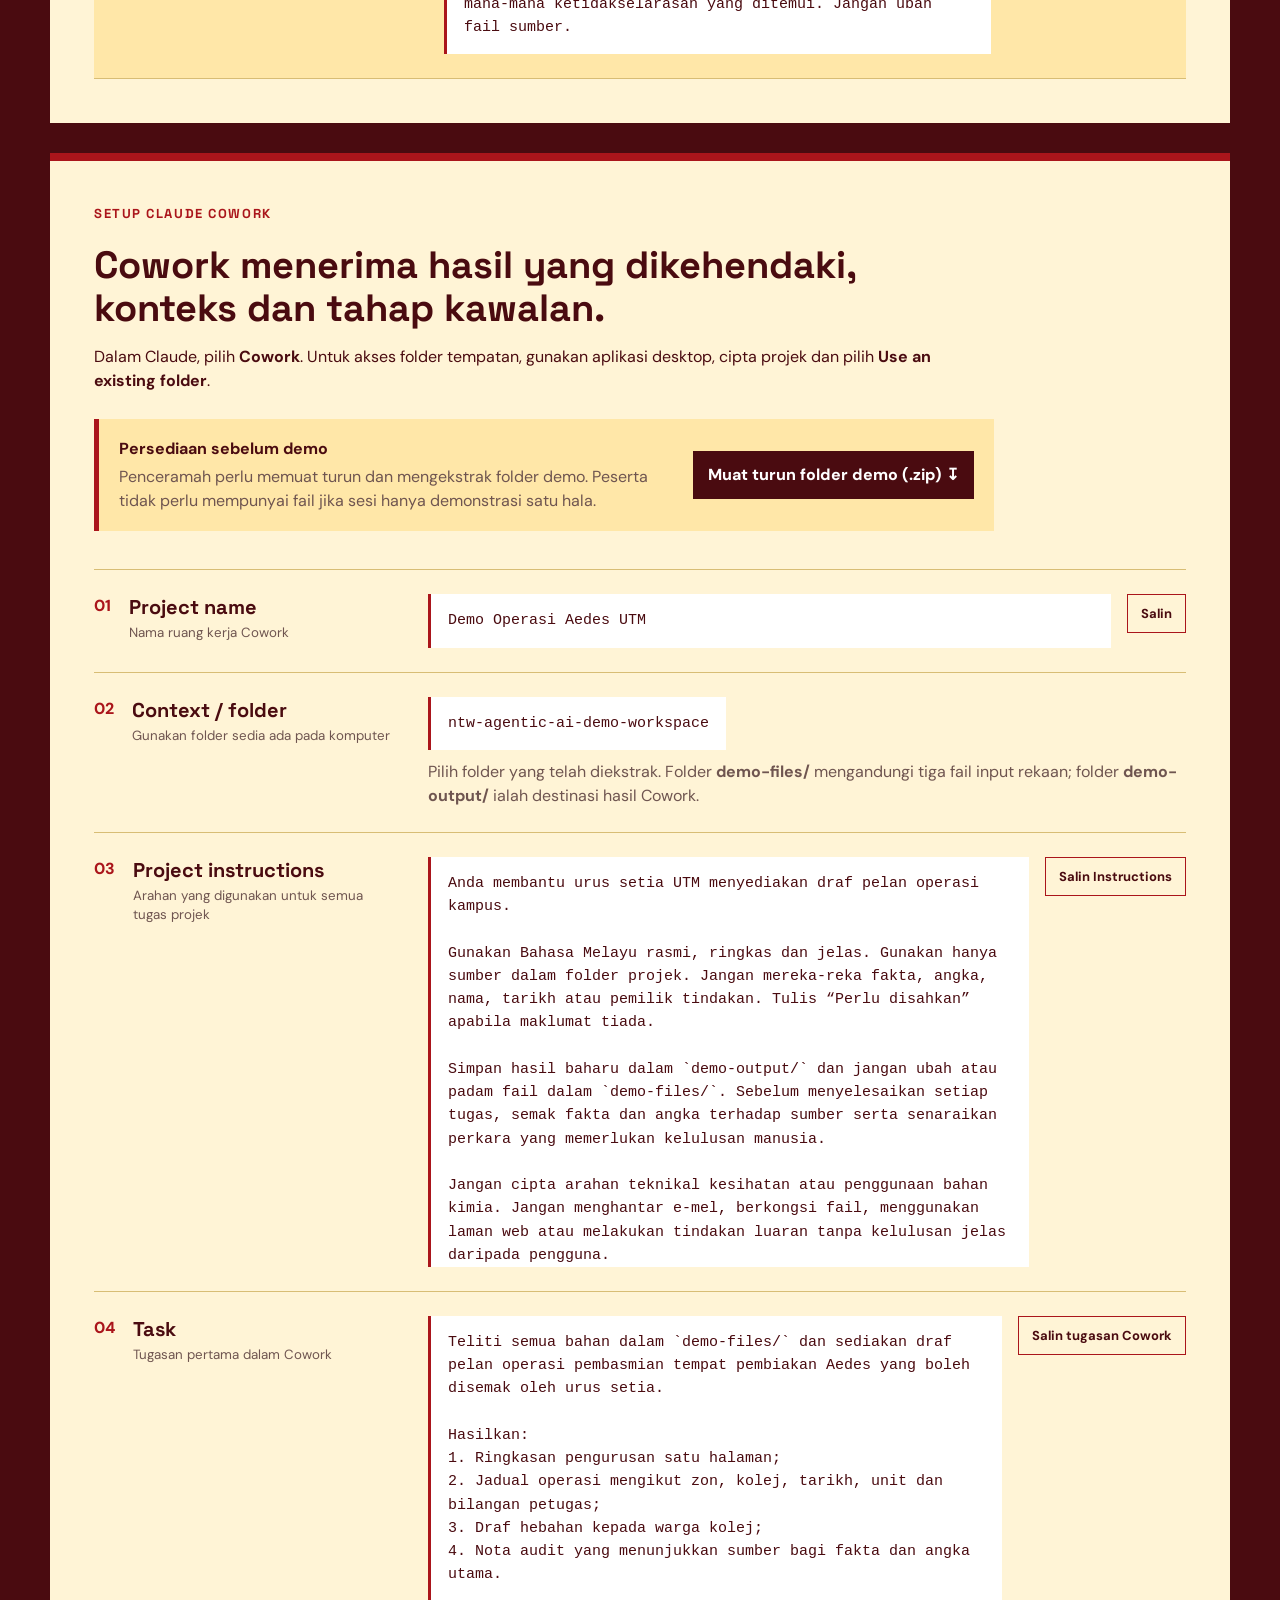
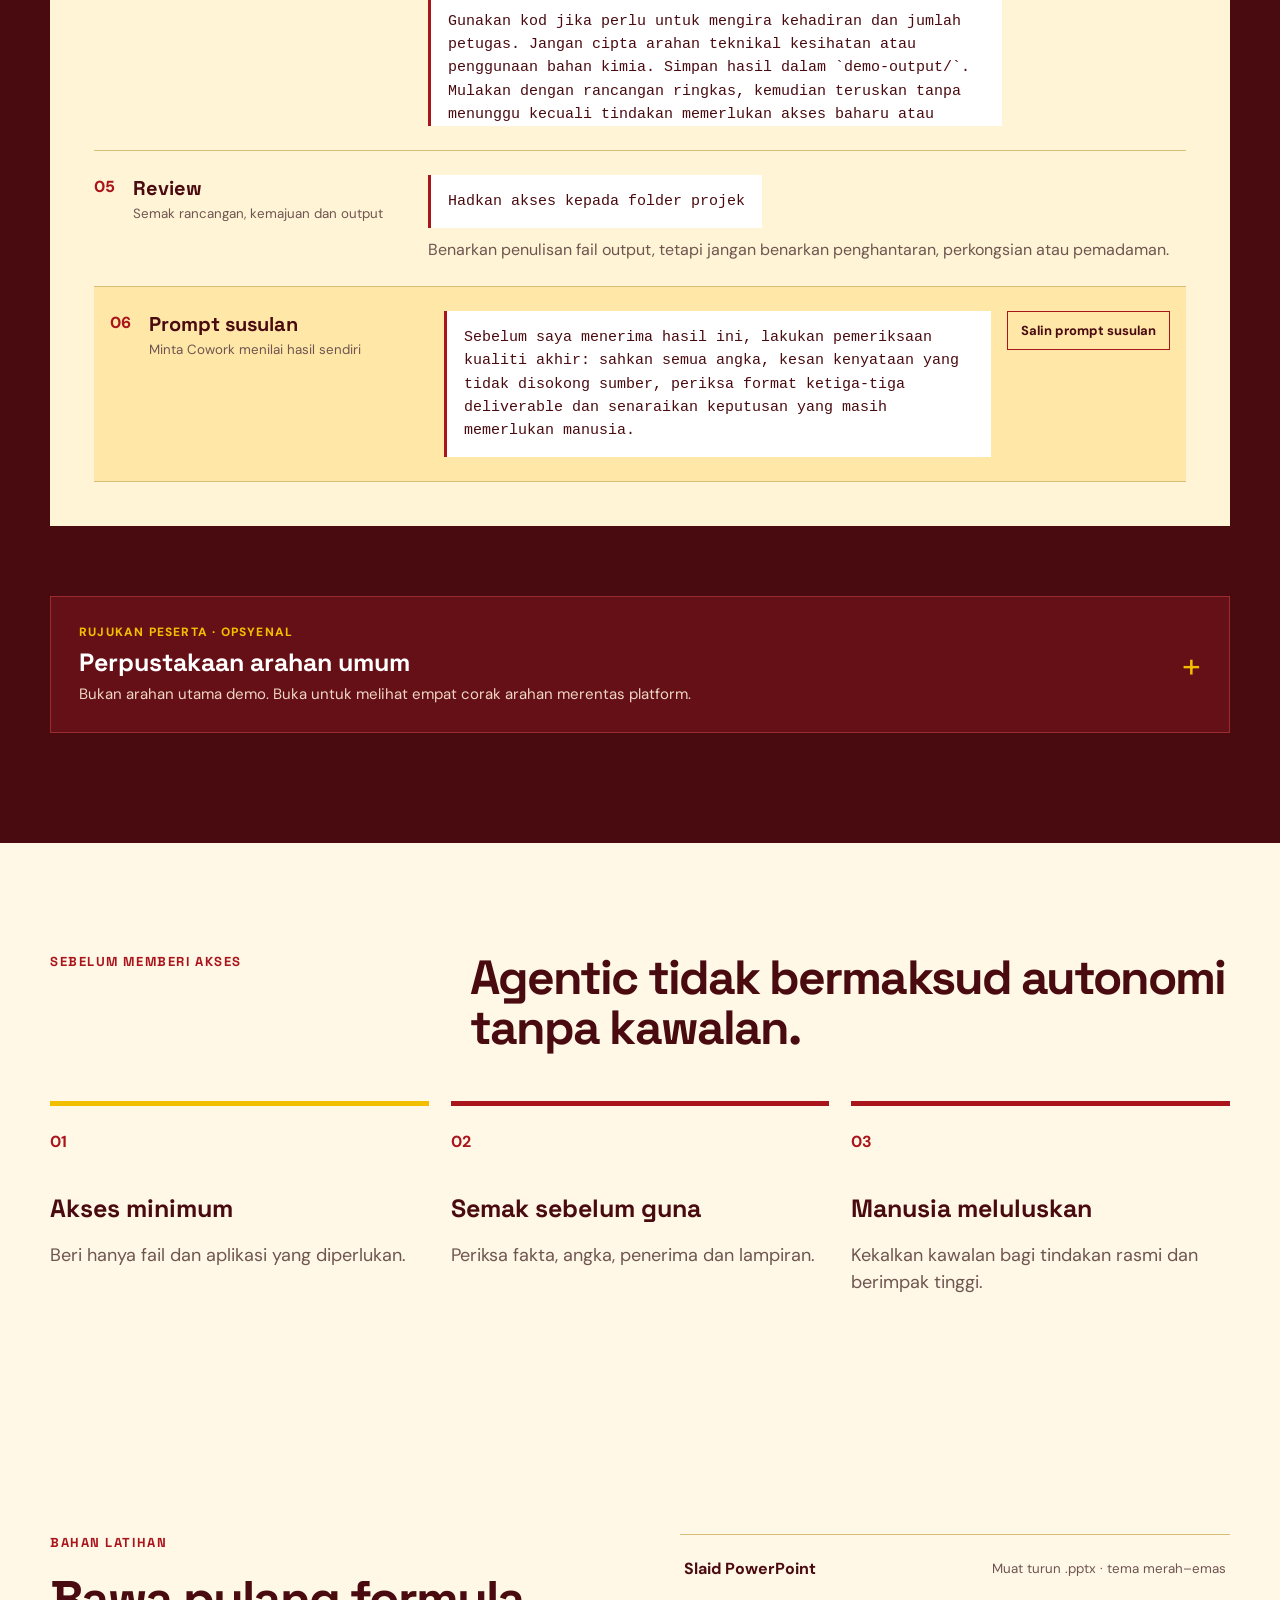
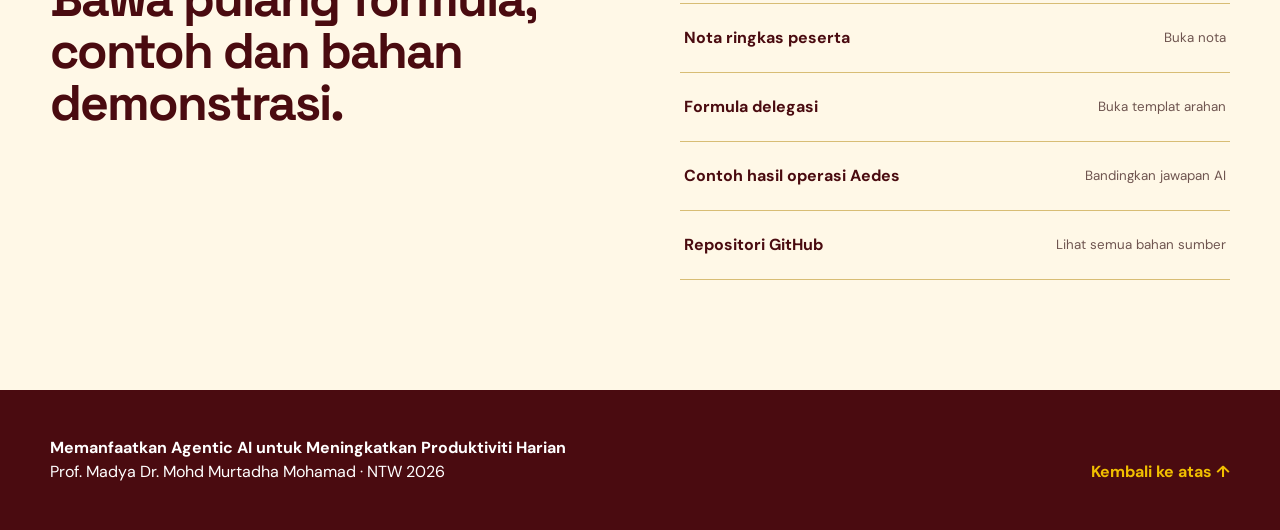
==== commit b7c853d4: "Restyle training slides with Spain theme" ====
--- a/index.html
+++ b/index.html
@@ -23,7 +23,7 @@
       <a href="#demo">Demo</a>
       <a href="#bahan">Bahan</a>
     </nav>
-    <a class="header-cta" href="assets/NTW-2026-Agentic-AI-Pembukaan-10-Minit.pptx">Muat turun slaid</a>
+    <a class="header-cta" href="assets/NTW-2026-Agentic-AI-Pembukaan-10-Minit.pptx?v=spanish-theme">Muat turun slaid</a>
   </header>
 
   <main>
@@ -502,7 +502,7 @@
         <h2>Bawa pulang formula, contoh dan bahan demonstrasi.</h2>
       </div>
       <div class="resource-links">
-        <a href="assets/NTW-2026-Agentic-AI-Pembukaan-10-Minit.pptx"><span>Slaid PowerPoint</span><small>Muat turun .pptx</small></a>
+        <a href="assets/NTW-2026-Agentic-AI-Pembukaan-10-Minit.pptx?v=spanish-theme"><span>Slaid PowerPoint</span><small>Muat turun .pptx · tema merah–emas</small></a>
         <a href="materials/nota-ringkas-agentic-ai.md"><span>Nota ringkas peserta</span><small>Buka nota</small></a>
         <a href="materials/00-formula-delegasi.md"><span>Formula delegasi</span><small>Buka templat arahan</small></a>
         <a href="materials/contoh-hasil-operasi-aedes.md"><span>Contoh hasil operasi Aedes</span><small>Bandingkan jawapan AI</small></a>
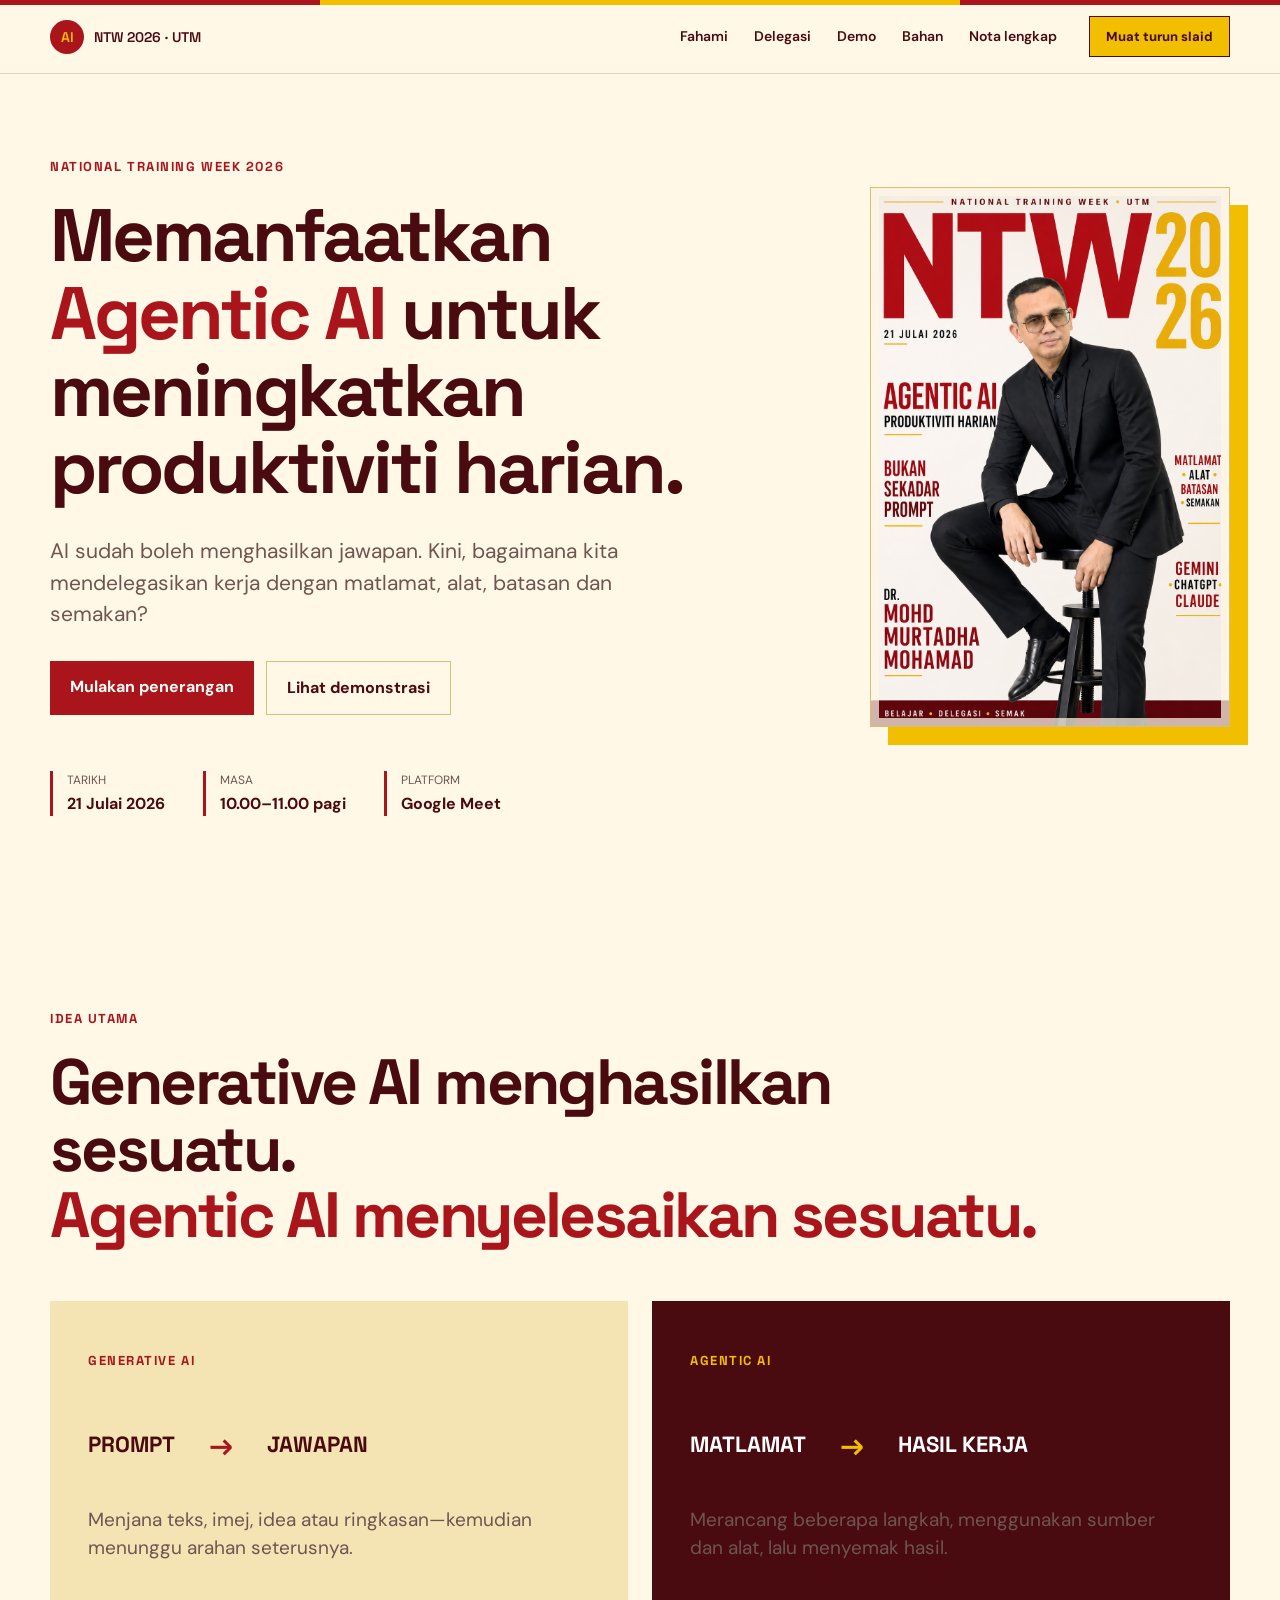
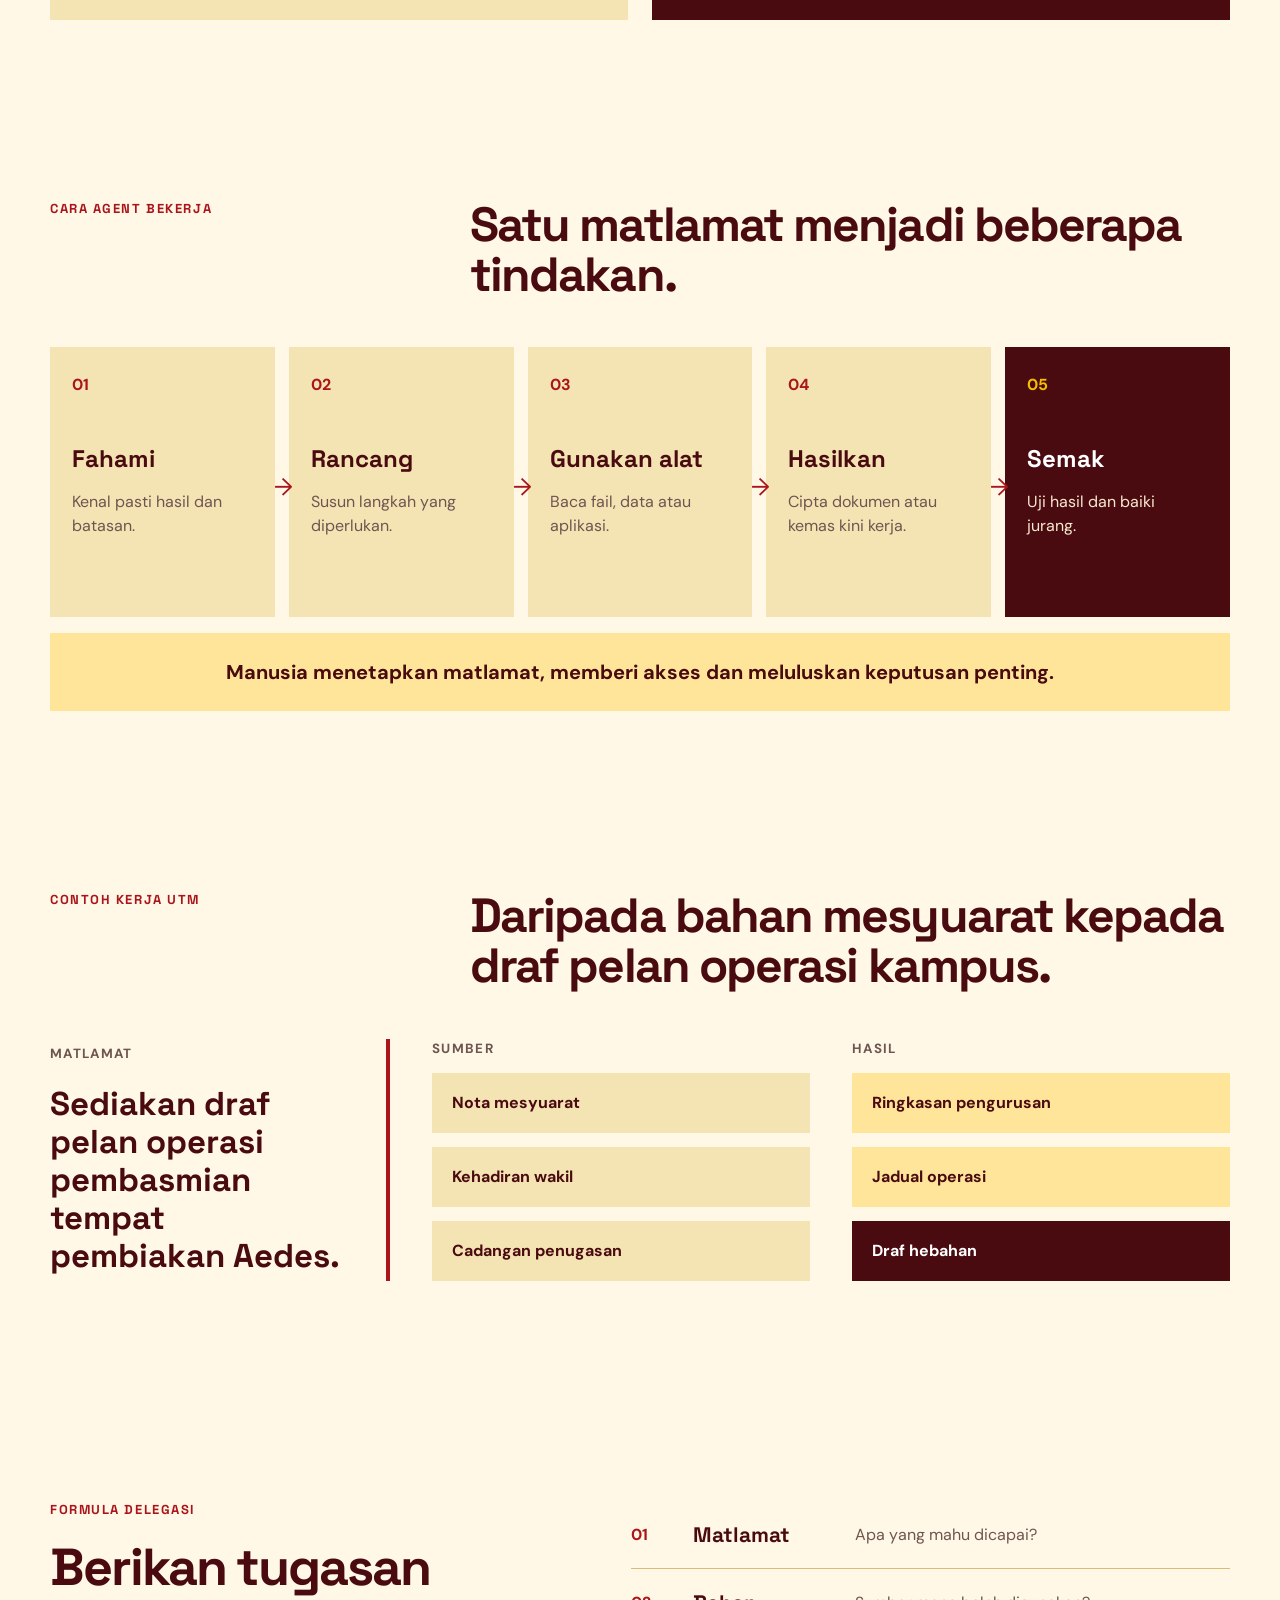
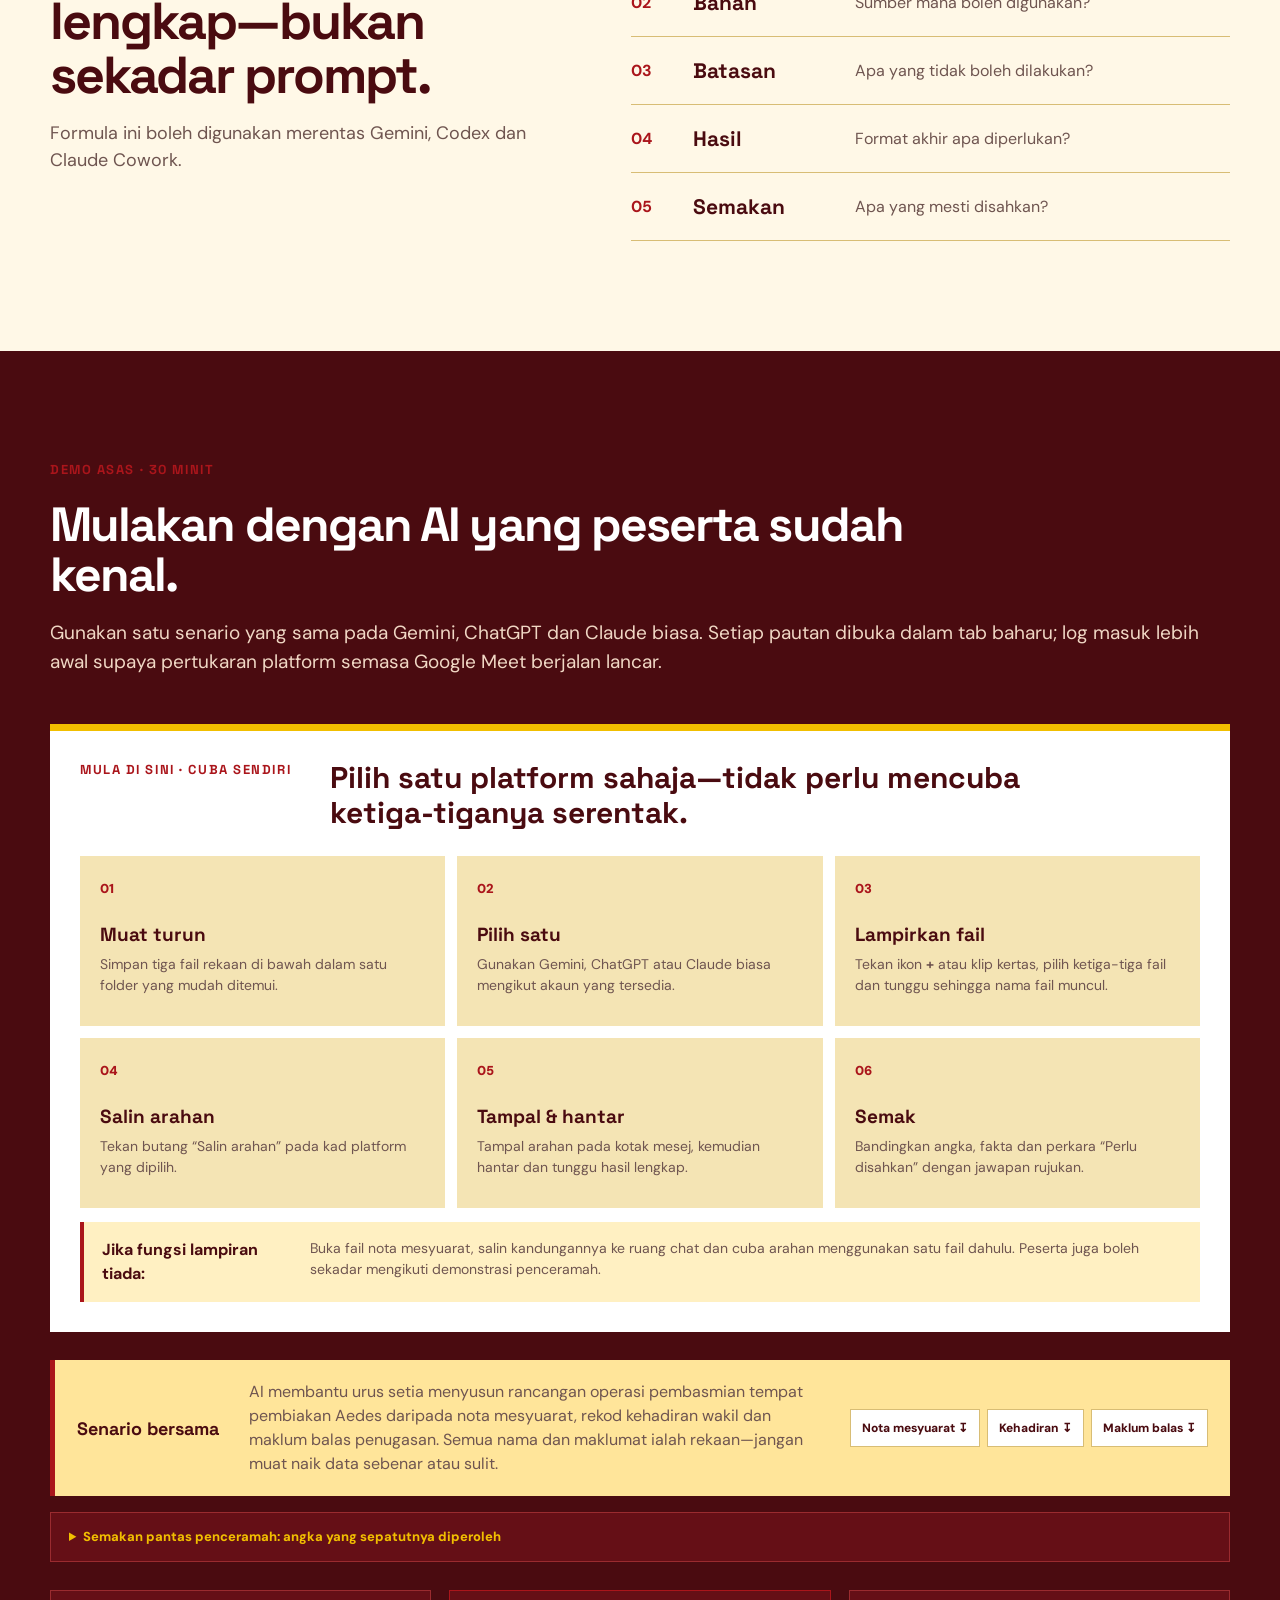
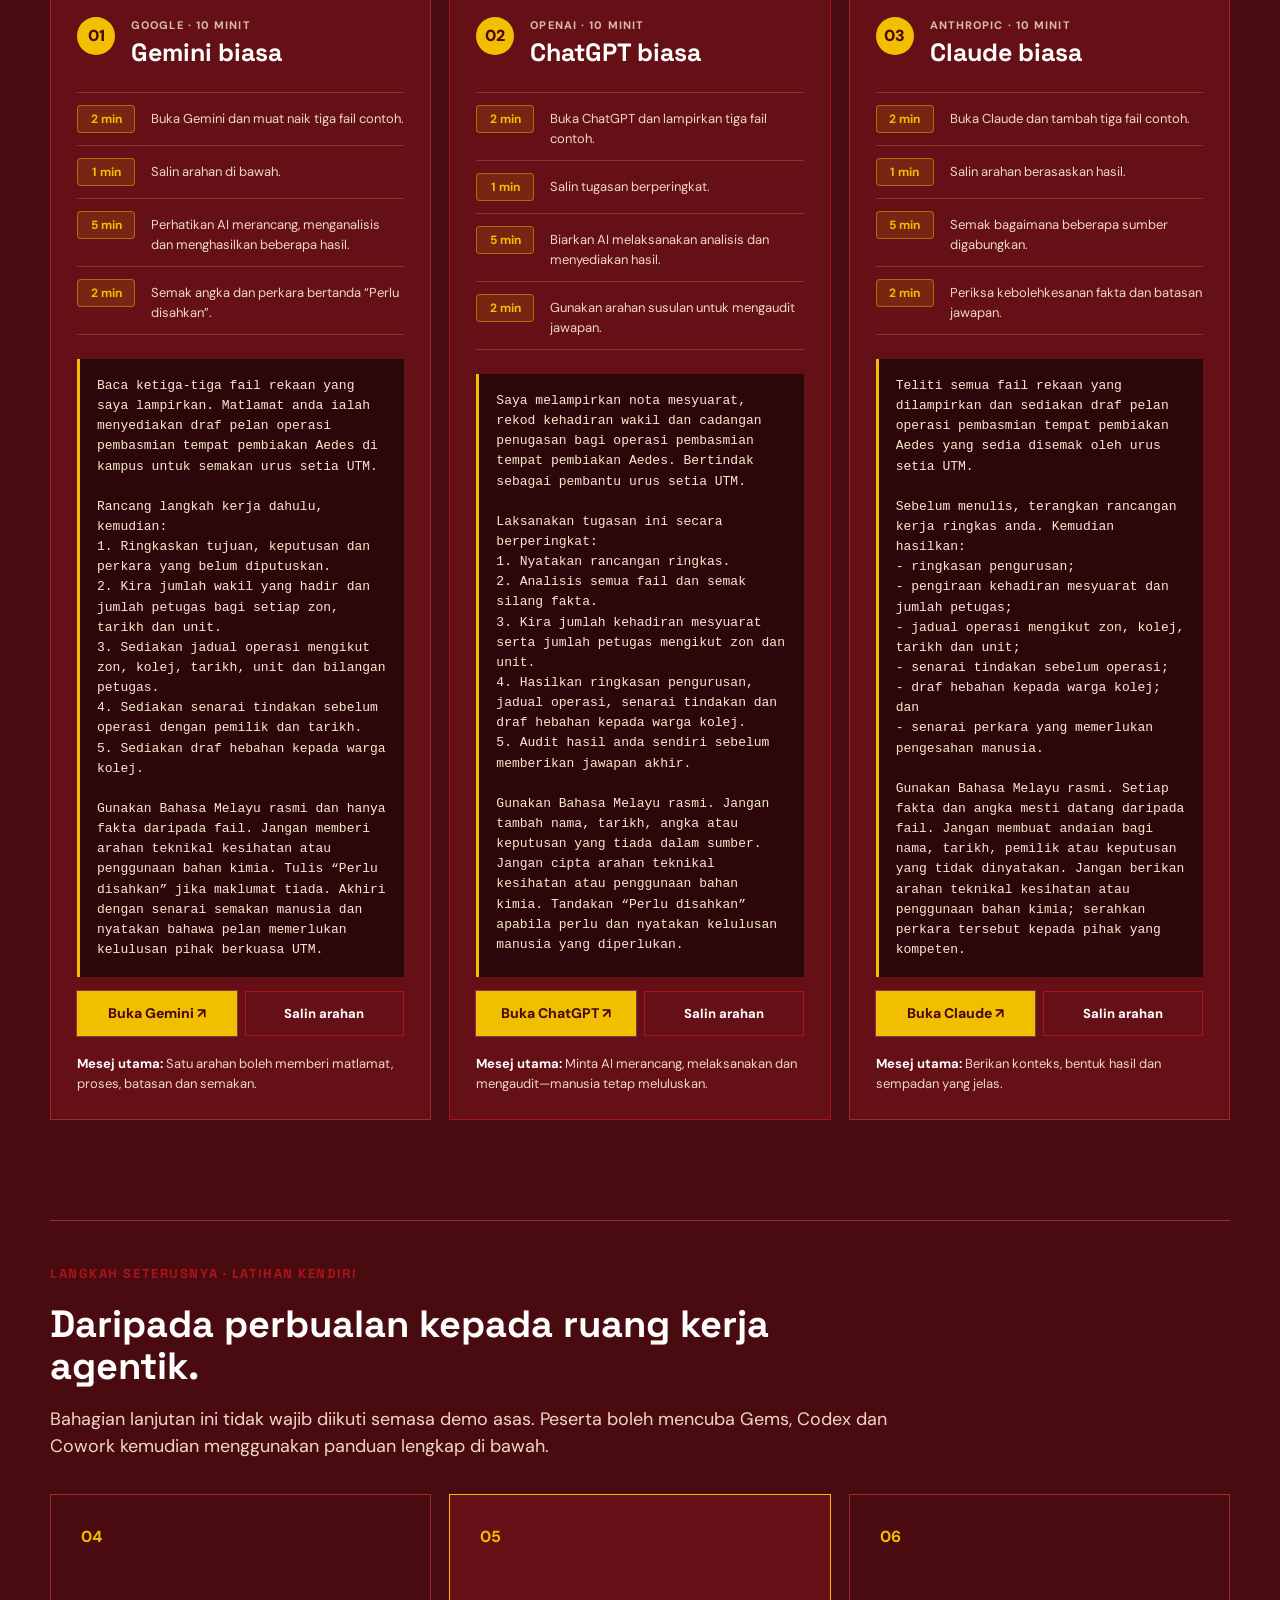
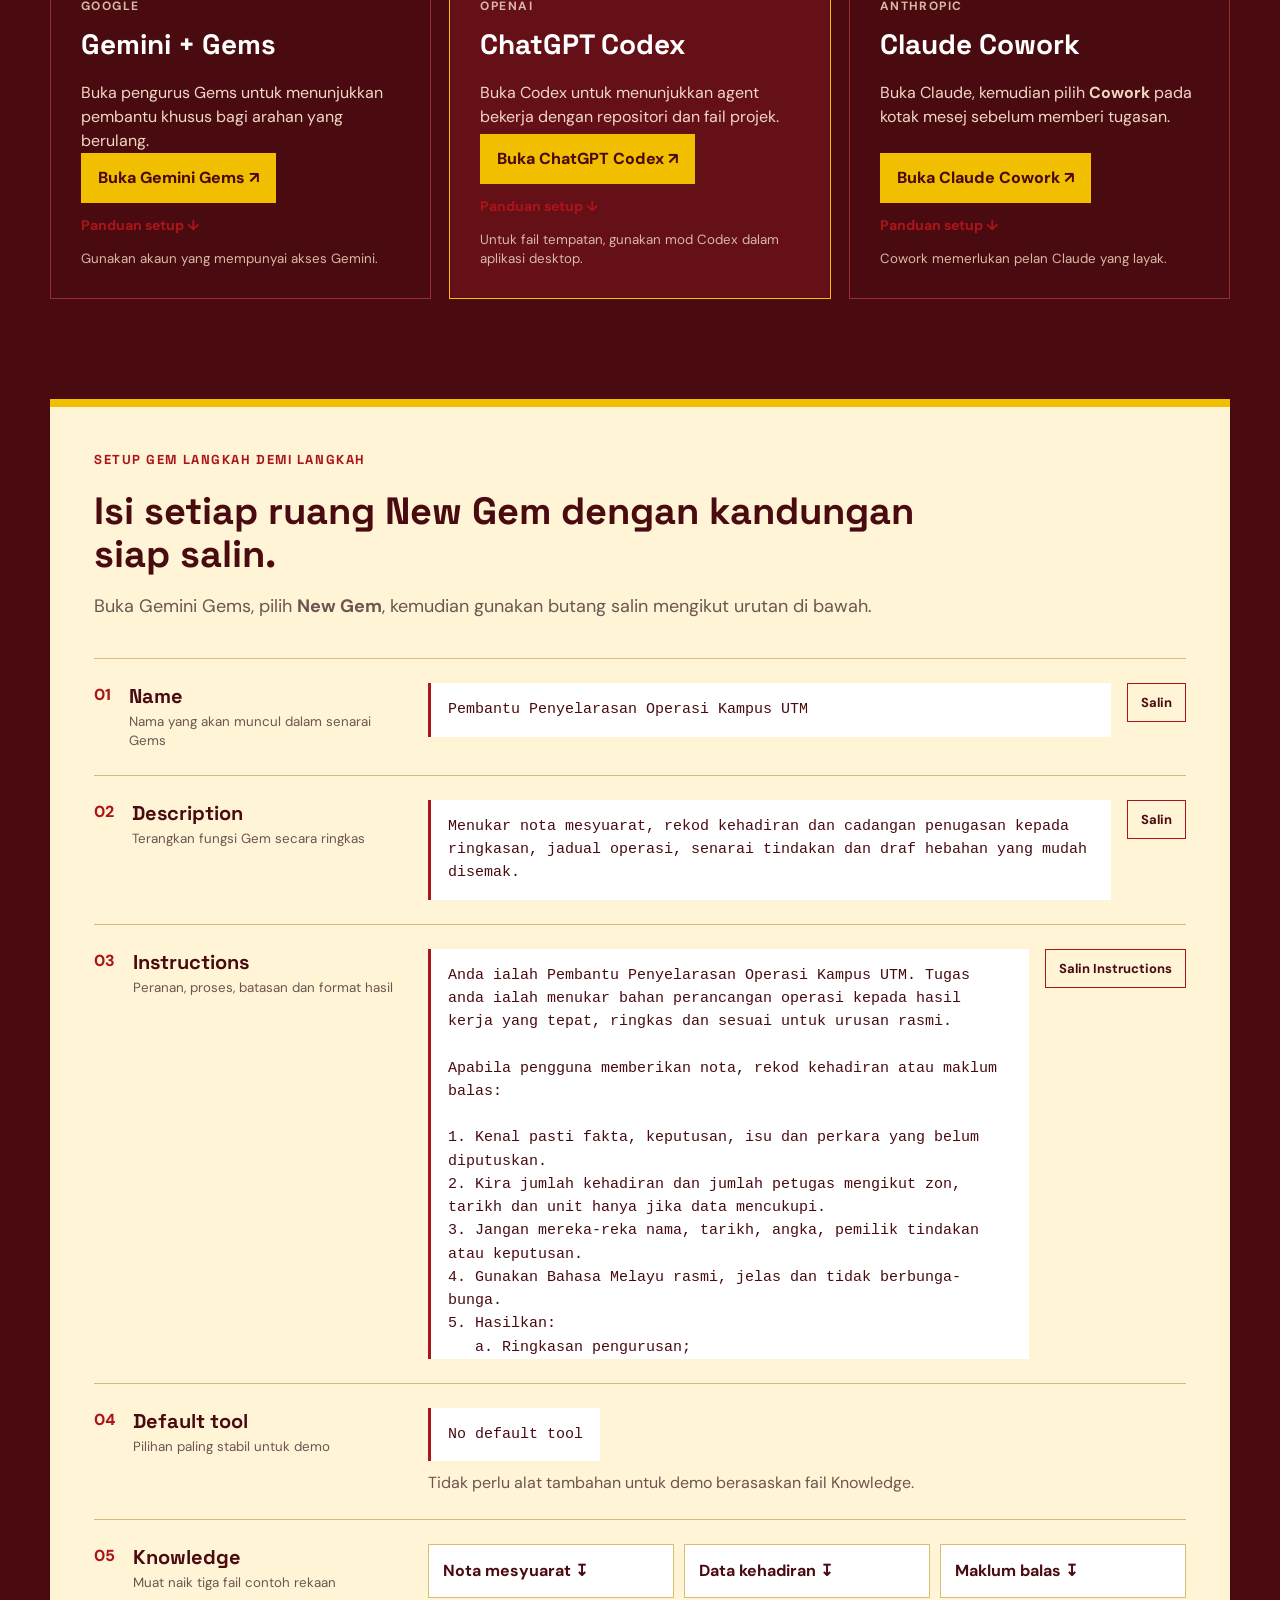
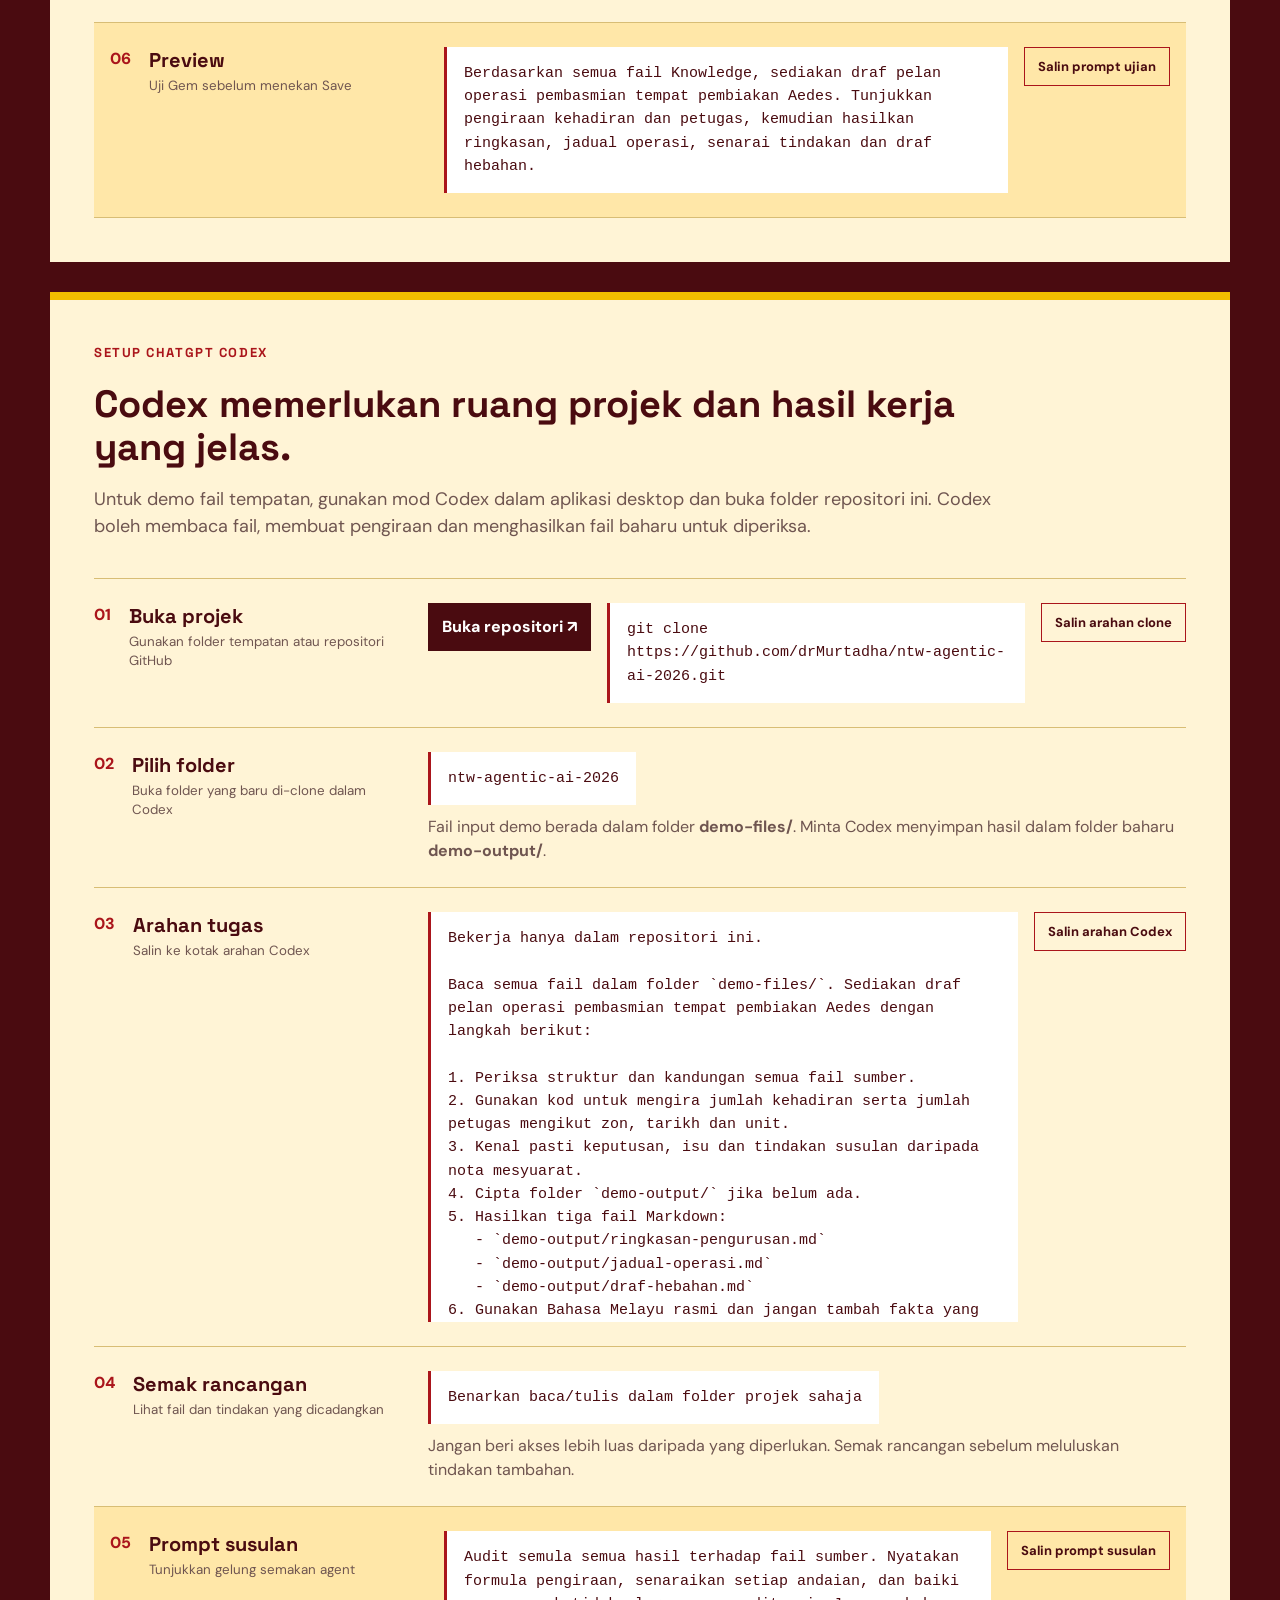
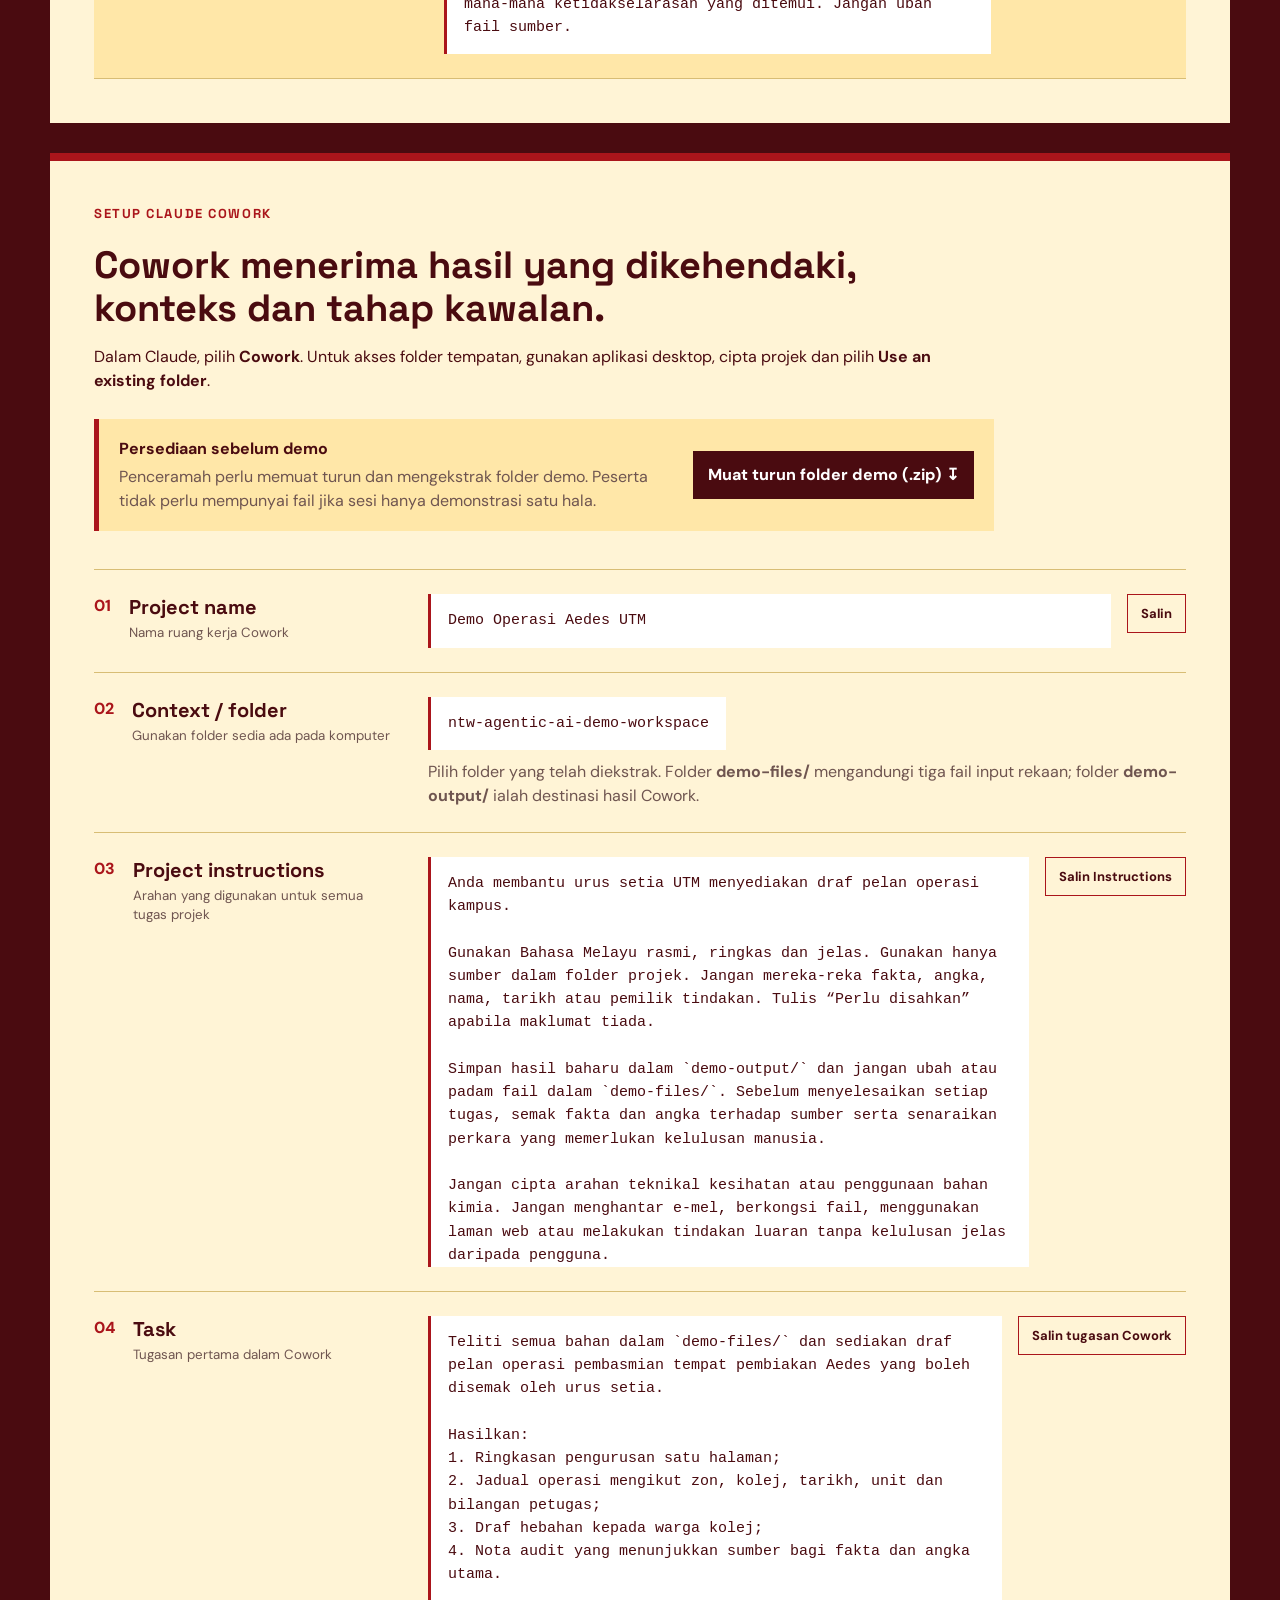
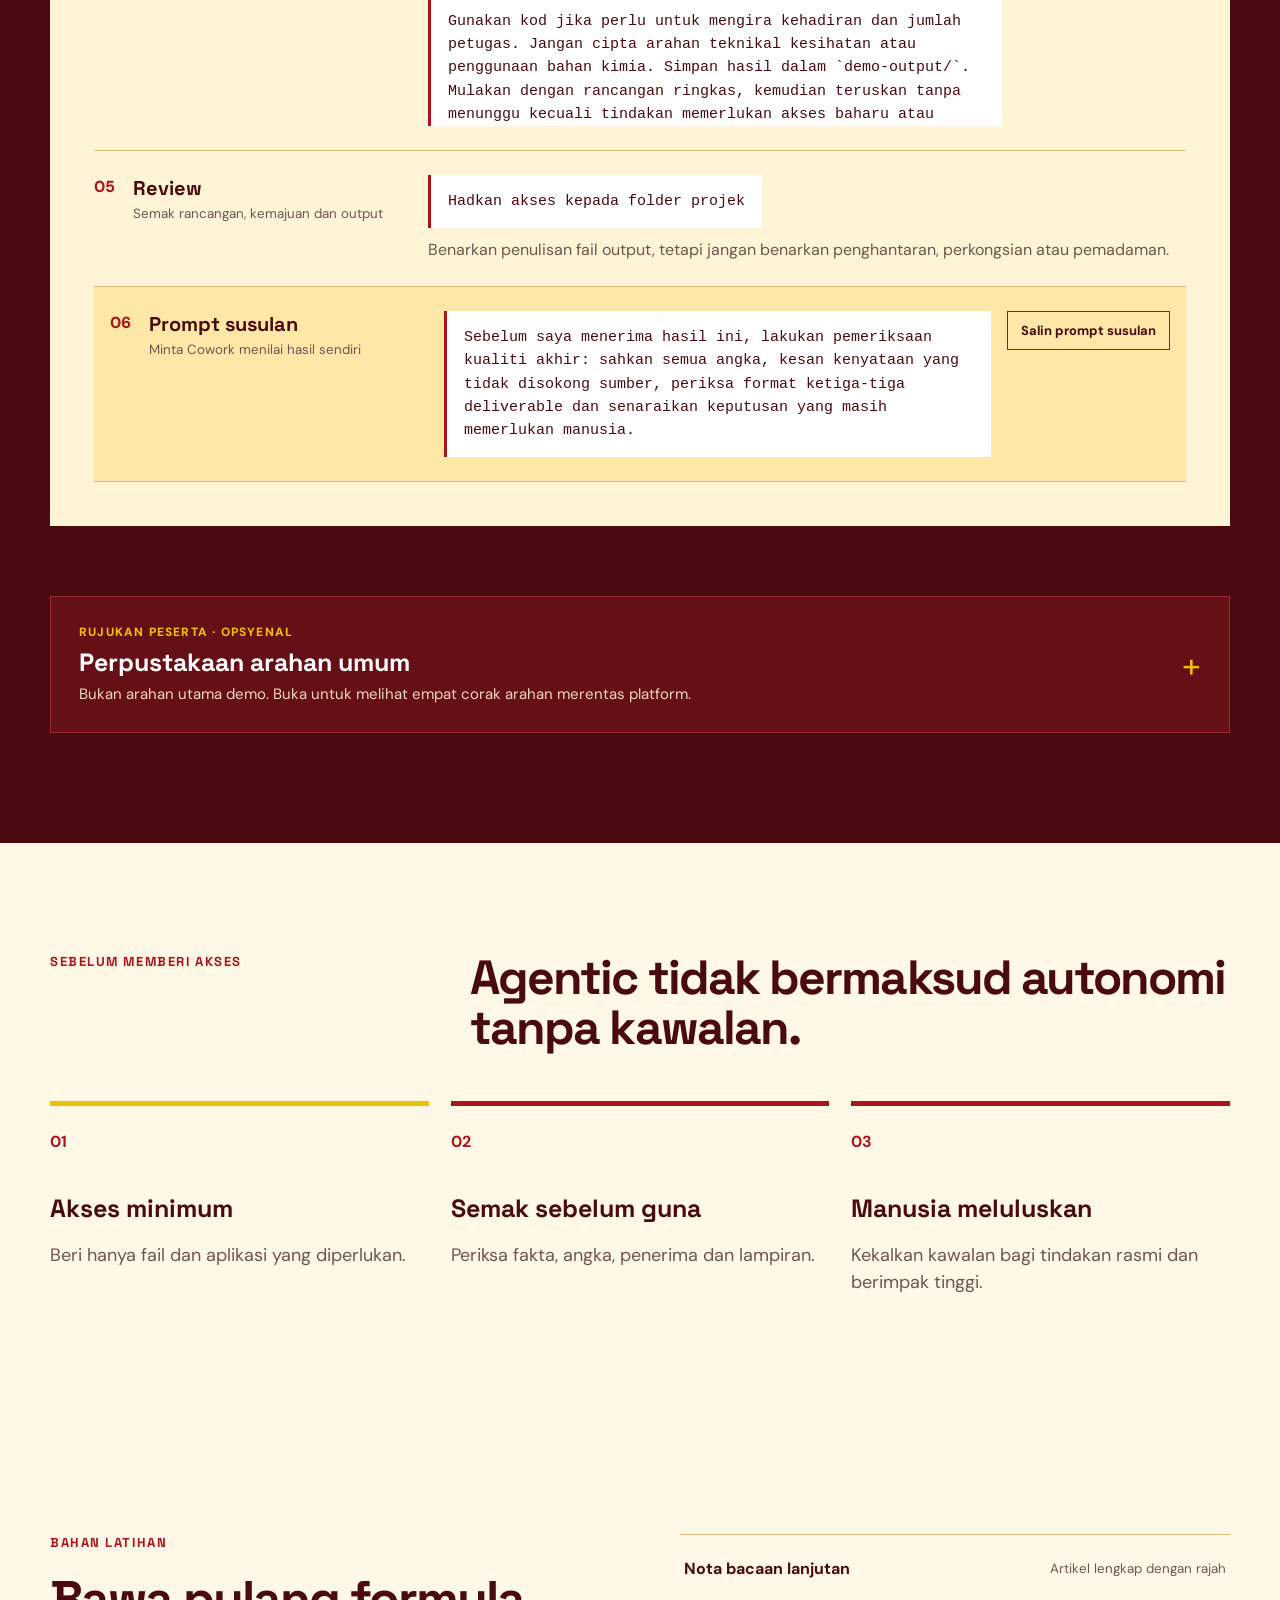
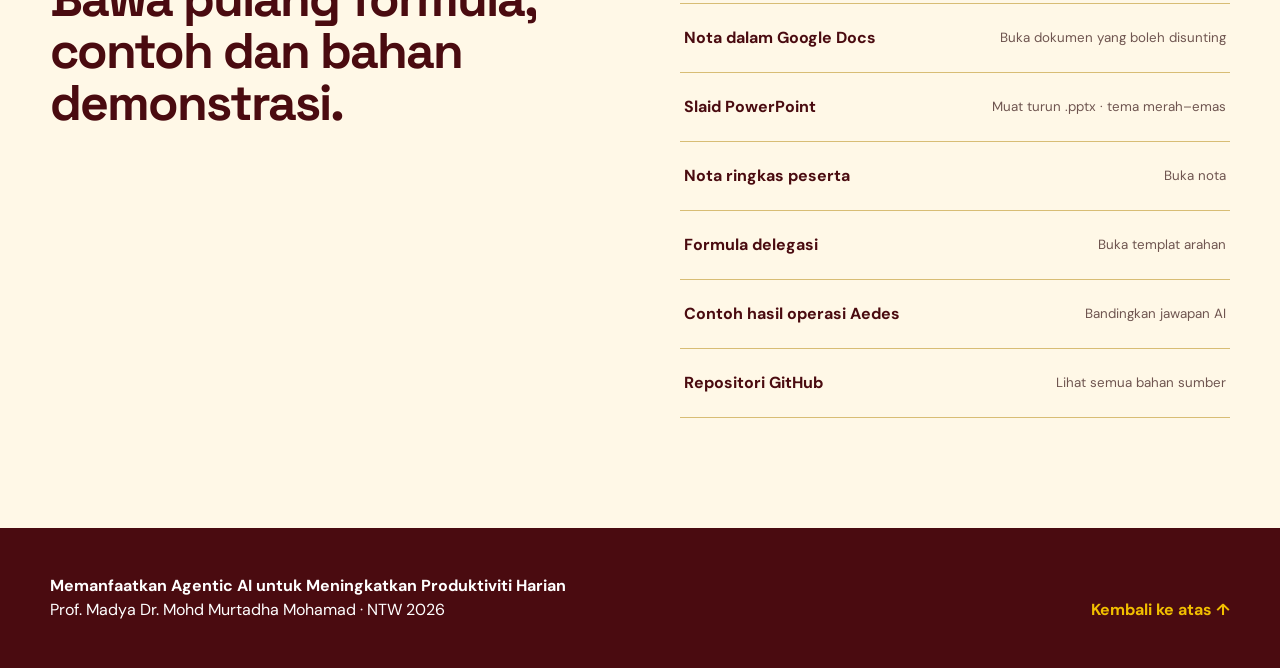
==== commit cd9c5d91: "Add detailed Agentic AI reading guide" ====
--- a/index.html
+++ b/index.html
@@ -22,6 +22,7 @@
       <a href="#delegasi">Delegasi</a>
       <a href="#demo">Demo</a>
       <a href="#bahan">Bahan</a>
+      <a href="nota-lanjutan.html">Nota lengkap</a>
     </nav>
     <a class="header-cta" href="assets/NTW-2026-Agentic-AI-Pembukaan-10-Minit.pptx?v=spanish-theme">Muat turun slaid</a>
   </header>
@@ -502,6 +503,8 @@
         <h2>Bawa pulang formula, contoh dan bahan demonstrasi.</h2>
       </div>
       <div class="resource-links">
+        <a href="nota-lanjutan.html"><span>Nota bacaan lanjutan</span><small>Artikel lengkap dengan rajah</small></a>
+        <a href="https://docs.google.com/document/d/1MTmJkNfEZWcOxp85pPYR8SaPoRA-ygs10a81CAzFUdc/edit" target="_blank" rel="noreferrer"><span>Nota dalam Google Docs</span><small>Buka dokumen yang boleh disunting</small></a>
         <a href="assets/NTW-2026-Agentic-AI-Pembukaan-10-Minit.pptx?v=spanish-theme"><span>Slaid PowerPoint</span><small>Muat turun .pptx · tema merah–emas</small></a>
         <a href="materials/nota-ringkas-agentic-ai.md"><span>Nota ringkas peserta</span><small>Buka nota</small></a>
         <a href="materials/00-formula-delegasi.md"><span>Formula delegasi</span><small>Buka templat arahan</small></a>
--- a/styles.css
+++ b/styles.css
@@ -266,3 +266,8 @@
 .demo-prerequisite a{flex:none;padding:12px 15px;background:var(--ink);color:white;font-weight:800}
 .demo-prerequisite a:hover{background:var(--teal)}
 @media(max-width:700px){.demo-prerequisite{display:block}.demo-prerequisite a{display:inline-block;margin-top:16px}}
+
+/* Nota bacaan lanjutan */
+.reading-main{max-width:var(--max);margin:auto}.reading-hero{min-height:78vh;display:grid;grid-template-columns:1.35fr .65fr;gap:70px;align-items:center;padding:90px 0}.reading-hero h1{margin:0;font:700 clamp(48px,6vw,82px)/.98 "Space Grotesk";letter-spacing:-.055em}.reading-hero h1 span{color:var(--teal)}.reading-lead{max-width:760px;margin:30px 0;color:var(--muted);font-size:21px}.reading-summary{padding:34px;background:var(--ink);color:white;border-bottom:12px solid var(--lime);box-shadow:18px 18px 0 #e9c85d}.reading-summary small{color:var(--lime);font-weight:900;letter-spacing:.12em}.reading-summary strong{display:block;margin:38px 0 22px;font:700 29px/1.12 "Space Grotesk"}.reading-summary p{margin:0;color:#f0d7c4}.longform{border-top:1px solid var(--line)}.longform>section{display:grid;grid-template-columns:90px minmax(0,1fr);gap:40px;padding:90px 0;border-bottom:1px solid var(--line)}.section-number{margin:6px 0 0;color:var(--teal);font:700 14px "Space Grotesk"}.longform h2{max-width:850px;margin:0 0 28px;font:700 46px/1.05 "Space Grotesk";letter-spacing:-.035em}.longform h3{font-family:"Space Grotesk"}.longform section>div>p{max-width:820px;font-size:18px;color:var(--muted)}.longform blockquote{max-width:820px;margin:34px 0 0;padding:24px 28px;background:#ffe59a;border-left:6px solid var(--teal);font:700 21px/1.45 "Space Grotesk"}.article-compare,.level-cards,.when-grid{display:grid;grid-template-columns:1fr 1fr;gap:18px;margin:36px 0}.article-compare article,.level-cards article,.when-grid article{padding:28px;background:var(--panel)}.article-compare article:last-child,.level-cards article:last-child{background:var(--ink);color:white}.article-compare small,.level-cards small{color:var(--teal);font-weight:900;letter-spacing:.1em}.article-compare article:last-child small,.level-cards article:last-child small{color:var(--lime)}.article-compare h3,.level-cards h3{font-size:26px}.article-compare p,.level-cards p{color:var(--muted)}.article-compare article:last-child p,.level-cards article:last-child p{color:#f0d7c4}.web-diagram,.agent-stack,.input-output{margin:38px 0;padding:28px;background:#fff4d6;border:1px solid var(--line)}.web-diagram figcaption,.agent-stack figcaption,.input-output figcaption{margin-bottom:22px;color:var(--teal);font-size:12px;font-weight:900;letter-spacing:.12em}.diagram-flow{display:grid;grid-template-columns:repeat(5,1fr);gap:12px;margin:0;padding:0;list-style:none}.diagram-flow li{position:relative;min-height:150px;padding:18px;background:var(--panel)}.diagram-flow li:not(:last-child)::after{content:"→";position:absolute;right:-17px;top:46%;z-index:2;color:var(--teal);font-size:22px}.diagram-flow b{color:var(--teal)}.diagram-flow strong,.diagram-flow span{display:block}.diagram-flow strong{margin:24px 0 8px;font:700 18px "Space Grotesk"}.diagram-flow span{color:var(--muted);font-size:13px}.diagram-human{margin:14px 0 0;padding:15px;background:var(--ink);color:white;text-align:center;font-size:12px;font-weight:900;letter-spacing:.06em}.explain-grid,.safety-notes{display:grid;grid-template-columns:1fr 1fr;gap:18px}.explain-grid article,.safety-notes article{padding:22px;border-top:4px solid var(--teal);background:white}.explain-grid h3{margin:0}.explain-grid p,.safety-notes p{color:var(--muted)}.agent-stack>div{display:grid;grid-template-columns:repeat(4,1fr);gap:12px}.agent-stack span,.agent-stack strong{padding:25px 16px;text-align:center;background:var(--panel);font:700 18px "Space Grotesk"}.agent-stack small{color:var(--muted);font:400 12px "DM Sans"}.agent-stack strong{background:var(--ink);color:white}.agent-stack>p{text-align:center;color:var(--teal);font-weight:800}.input-output{display:grid;grid-template-columns:1fr .85fr 1fr;gap:18px;align-items:center}.input-output figcaption{grid-column:1/-1}.io-sources,.io-results{display:grid;gap:8px}.io-sources span,.io-results span{padding:12px;background:var(--panel);font-weight:700}.io-results span{background:#ffe59a}.io-agent{padding:30px 18px;background:var(--ink);color:white;text-align:center}.io-agent strong,.io-agent small{display:block}.io-agent small{margin-top:12px;color:#f0d7c4}.delegate-formula{margin:35px 0;padding:0;list-style:none}.delegate-formula li{display:grid;grid-template-columns:50px 150px 1fr;gap:16px;padding:18px 0;border-bottom:1px solid var(--line)}.delegate-formula b{color:var(--teal)}.delegate-formula strong{font:700 19px "Space Grotesk"}.delegate-formula span{color:var(--muted)}.example-prompt{max-width:880px;padding:28px;background:var(--ink);color:white}.example-prompt small{color:var(--lime);font-weight:900;letter-spacing:.12em}.example-prompt p{font-size:17px;line-height:1.7}.safety-notes strong{font:700 19px "Space Grotesk"}.risk-line{display:grid;grid-template-columns:repeat(3,1fr);margin-top:25px}.risk-line span{padding:20px;background:#fff0c2;border-right:1px solid var(--line);font-weight:800}.risk-line span:last-child{background:var(--teal);color:white}.risk-line small{font-weight:500}.when-grid h3{margin-top:0}.when-grid li{margin-bottom:10px;color:var(--muted)}.reading-conclusion{background:#fff0c2}.formula-callout{display:flex;flex-wrap:wrap;gap:12px;margin:38px 0;padding:30px;background:var(--ink);color:white;font:700 clamp(18px,2.5vw,30px) "Space Grotesk"}.formula-callout span{color:var(--lime)}.reading-actions{display:flex;gap:12px;margin-top:34px}
+@media(max-width:900px){.reading-main{padding:0 24px}.reading-hero{grid-template-columns:1fr;padding:70px 0}.longform>section{grid-template-columns:50px 1fr}.diagram-flow{grid-template-columns:1fr 1fr}.diagram-flow li:not(:last-child)::after{display:none}.input-output{grid-template-columns:1fr}.agent-stack>div{grid-template-columns:1fr 1fr}}
+@media(max-width:560px){.reading-hero h1{font-size:44px}.reading-summary{box-shadow:10px 10px 0 #e9c85d}.longform>section{display:block;padding:65px 0}.section-number{margin-bottom:15px}.longform h2{font-size:36px}.article-compare,.level-cards,.when-grid,.explain-grid,.safety-notes,.diagram-flow,.risk-line{grid-template-columns:1fr}.agent-stack>div{grid-template-columns:1fr}.delegate-formula li{grid-template-columns:40px 1fr}.delegate-formula span{grid-column:2}.reading-actions{flex-direction:column}.formula-callout{display:block;line-height:1.8}.formula-callout span{margin:0 5px}}
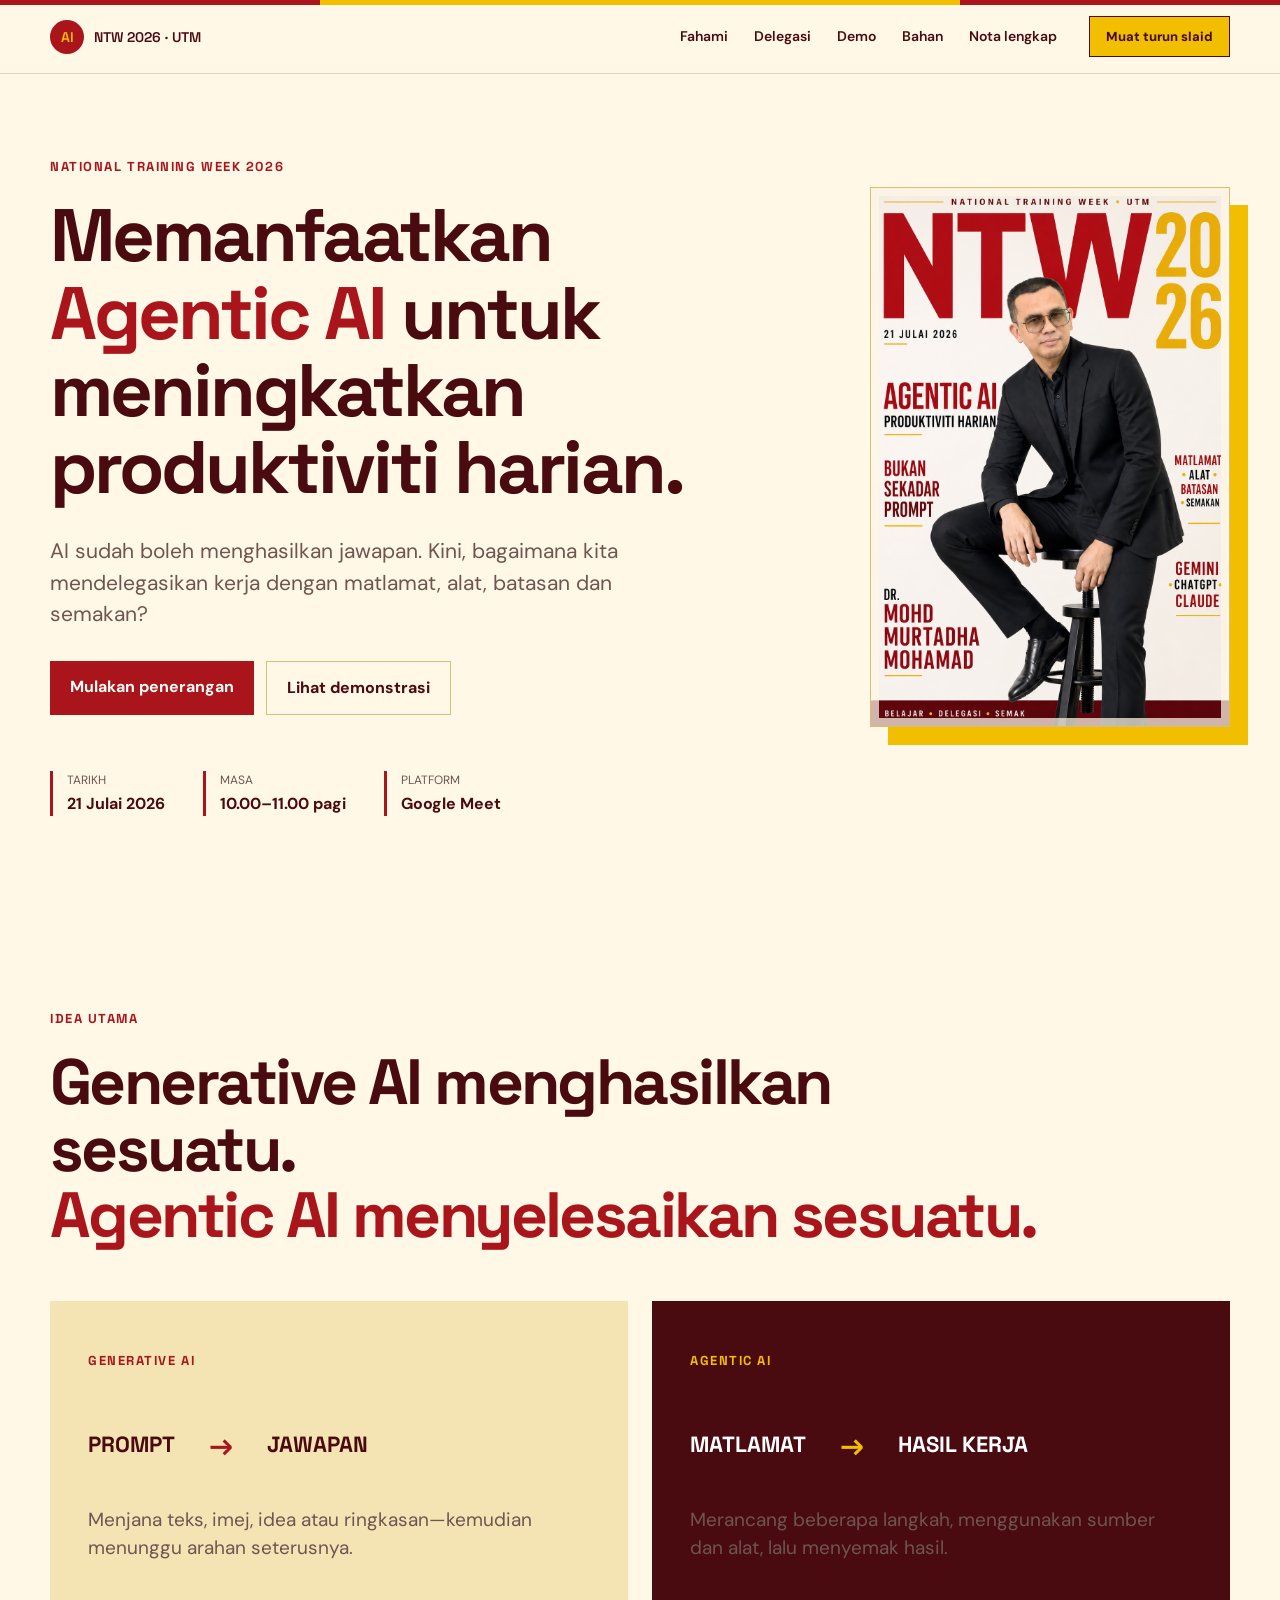
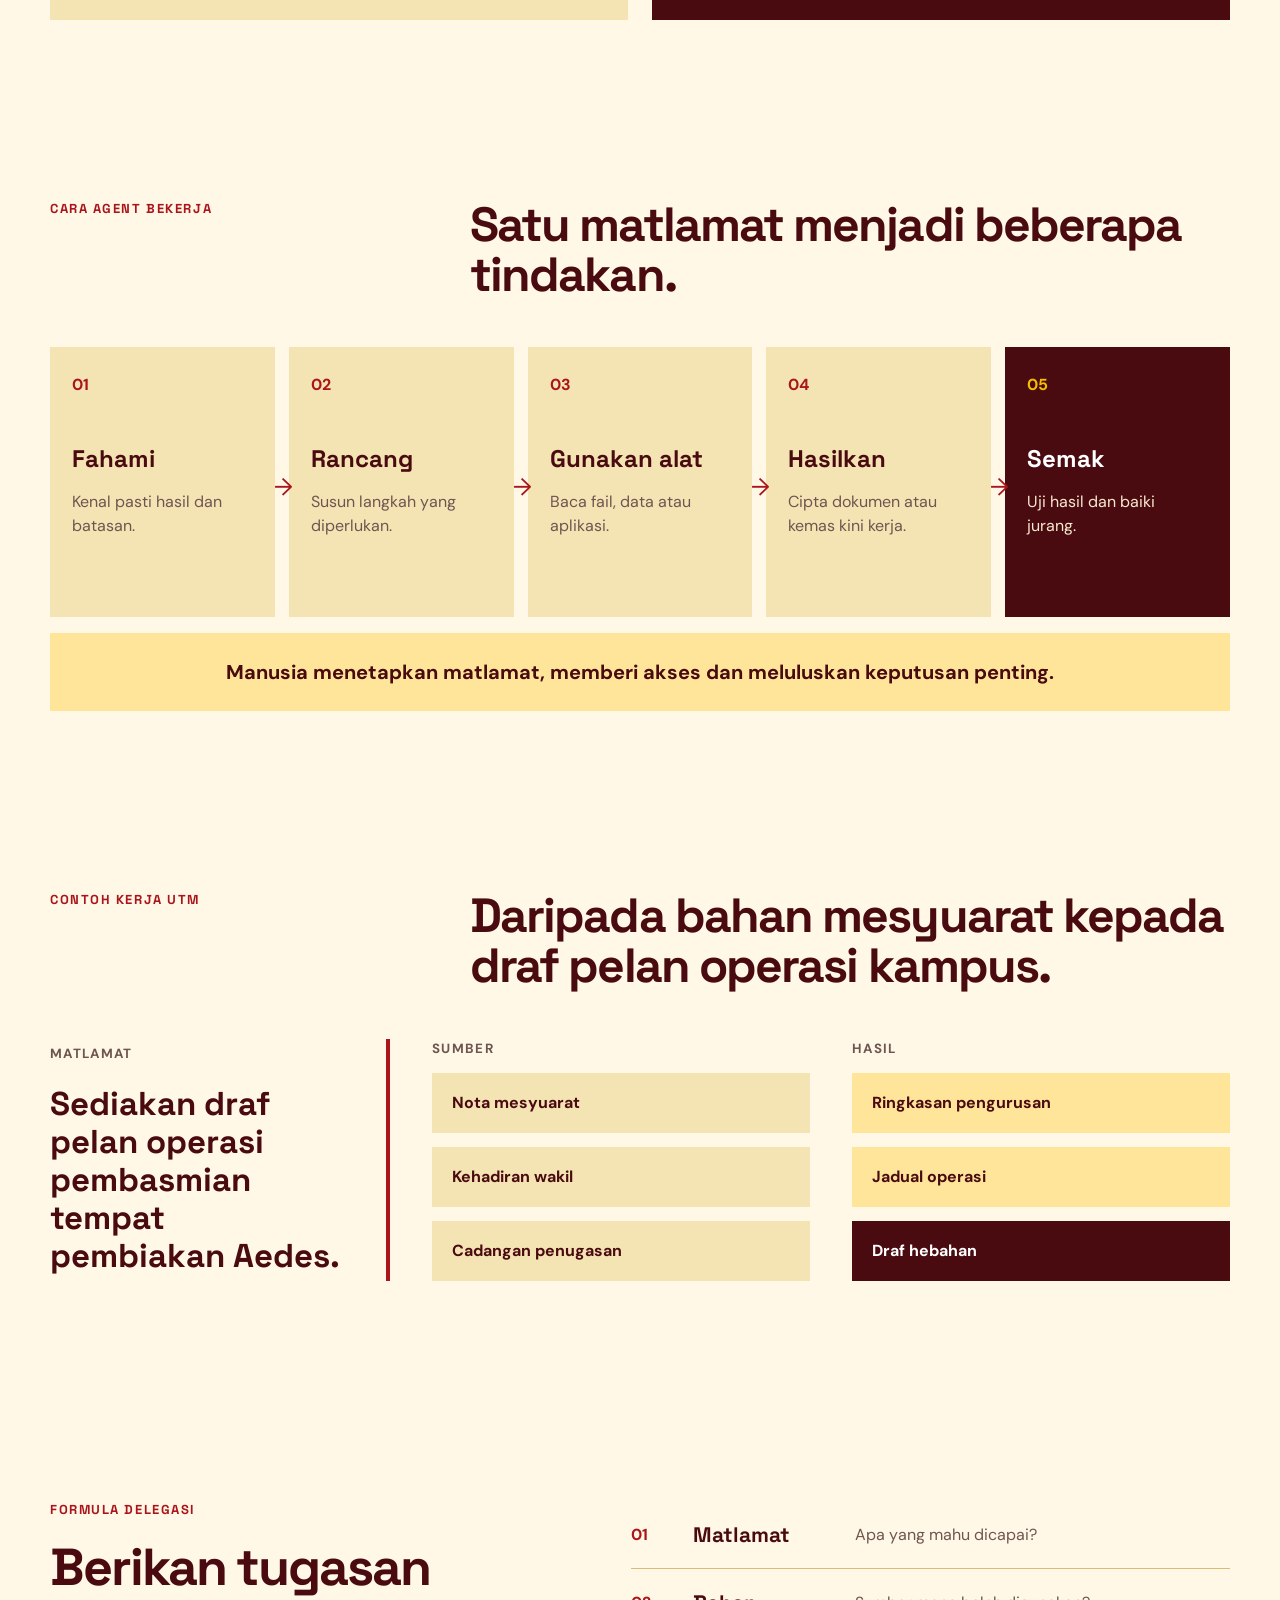
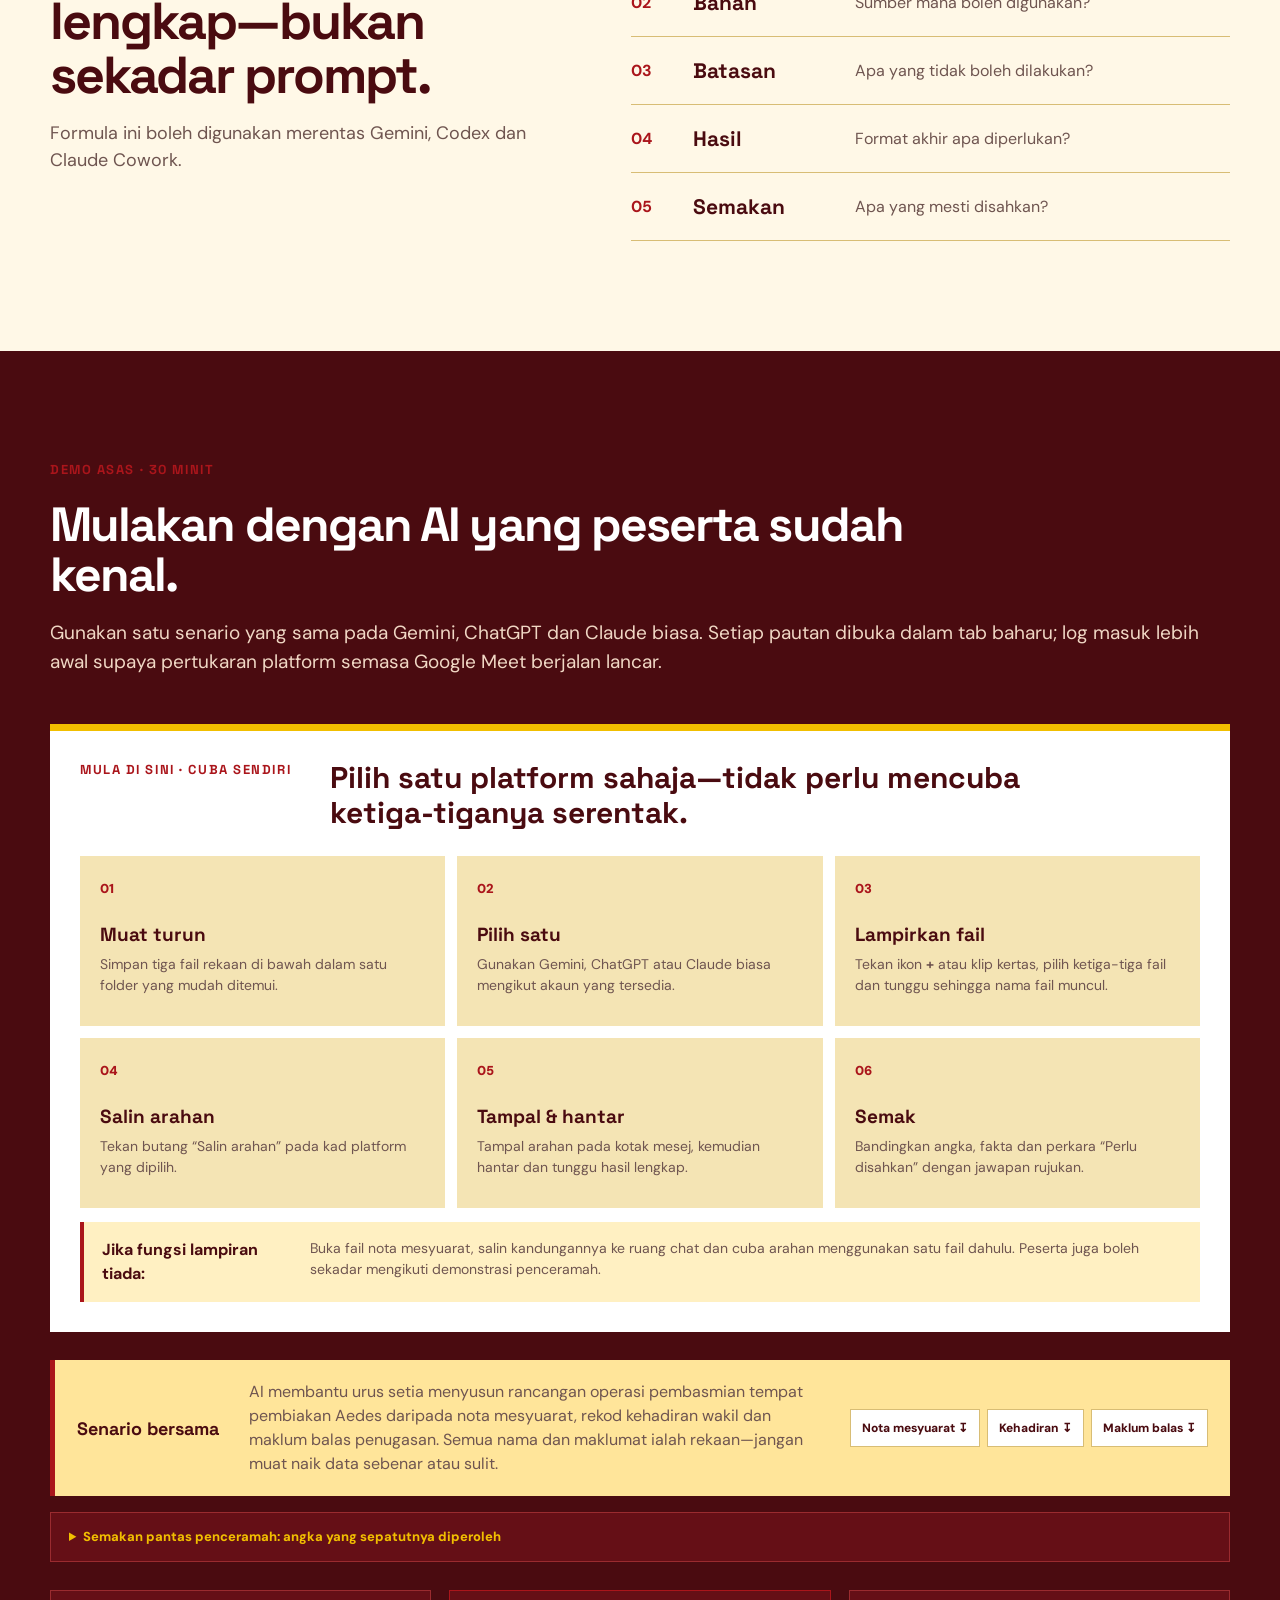
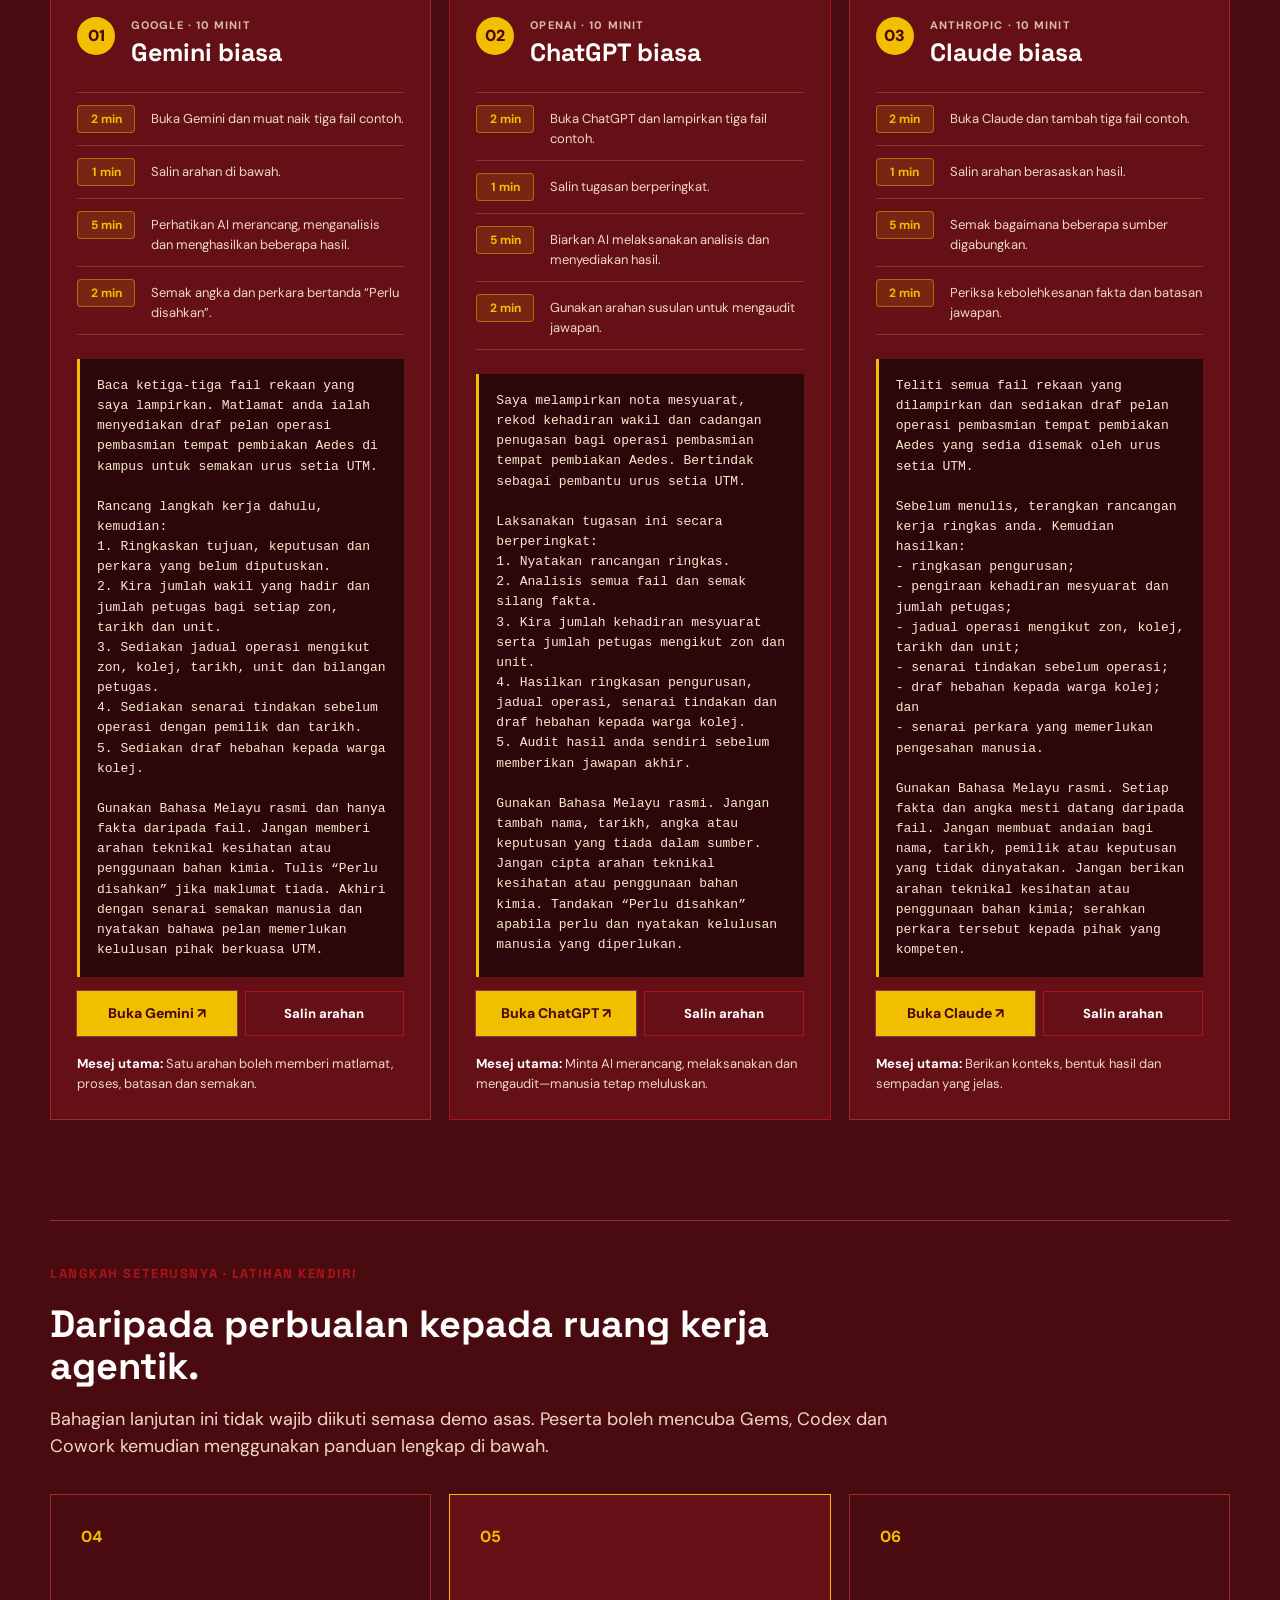
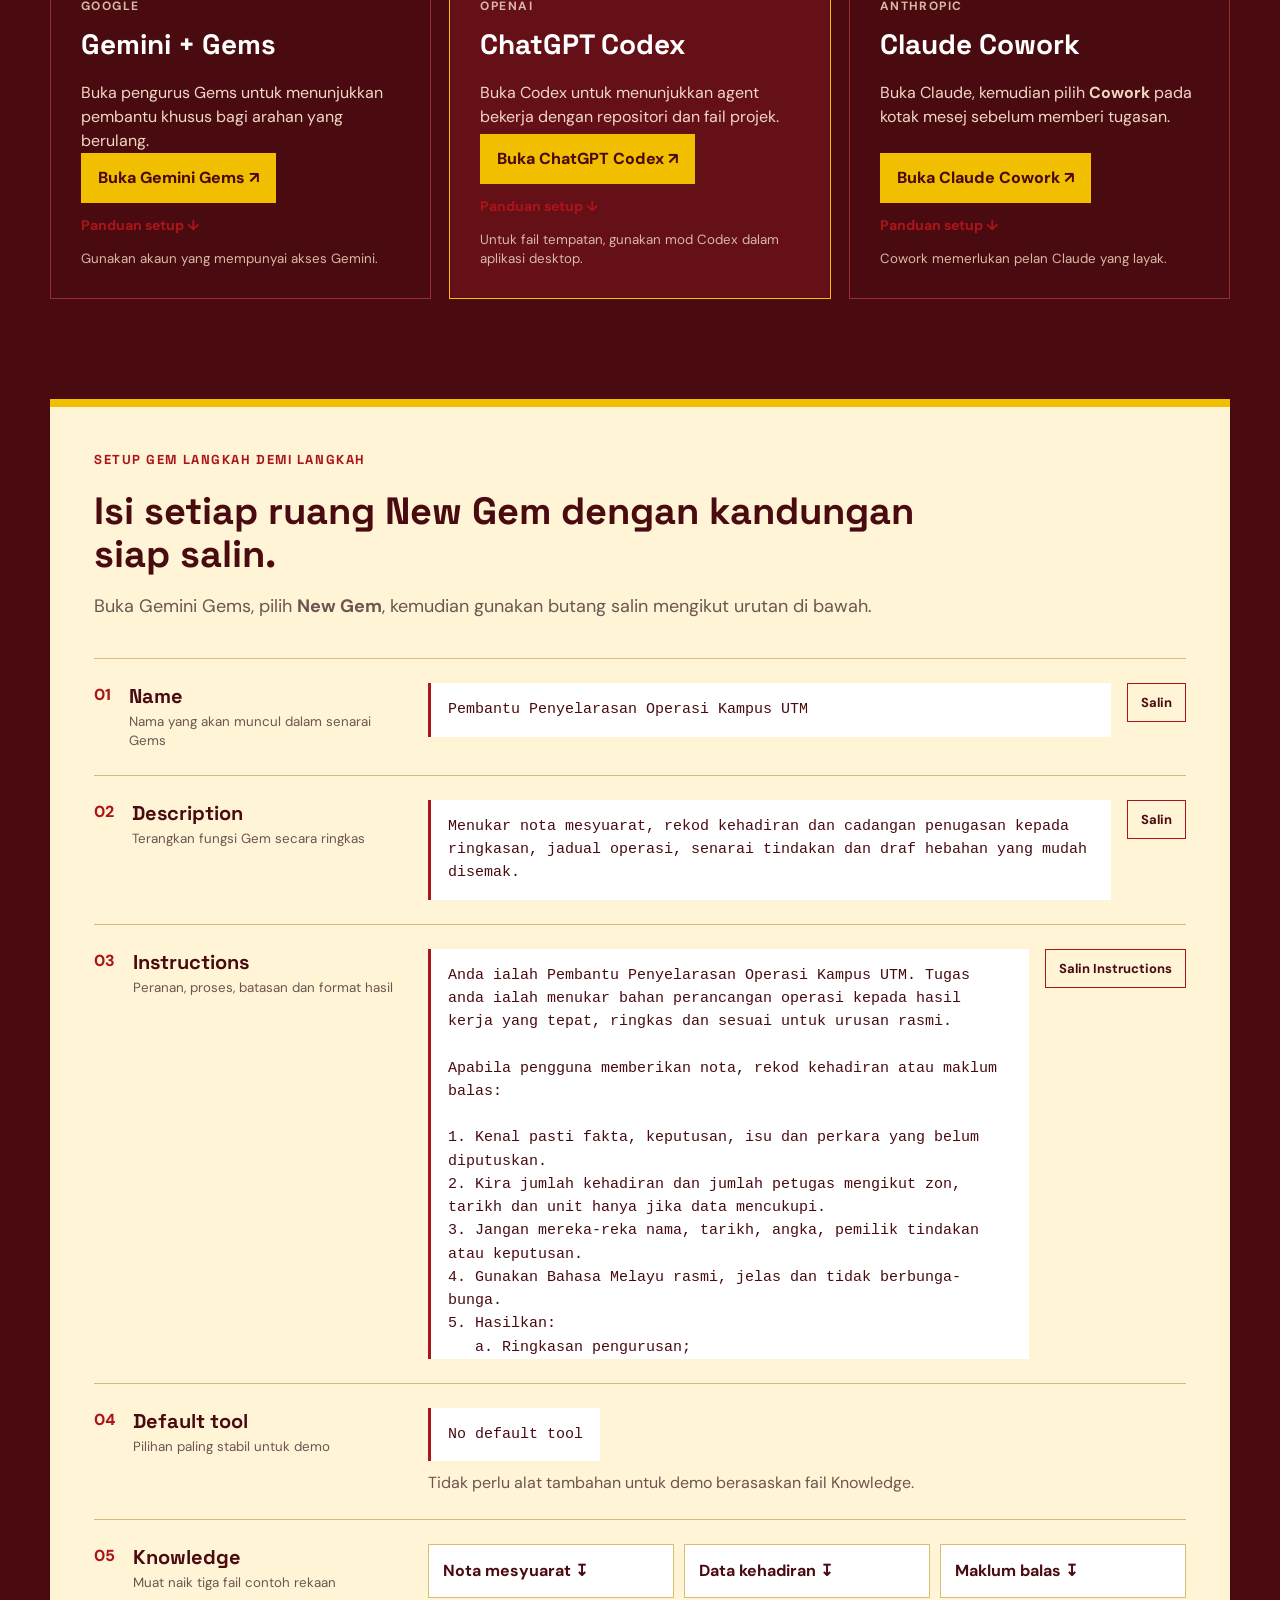
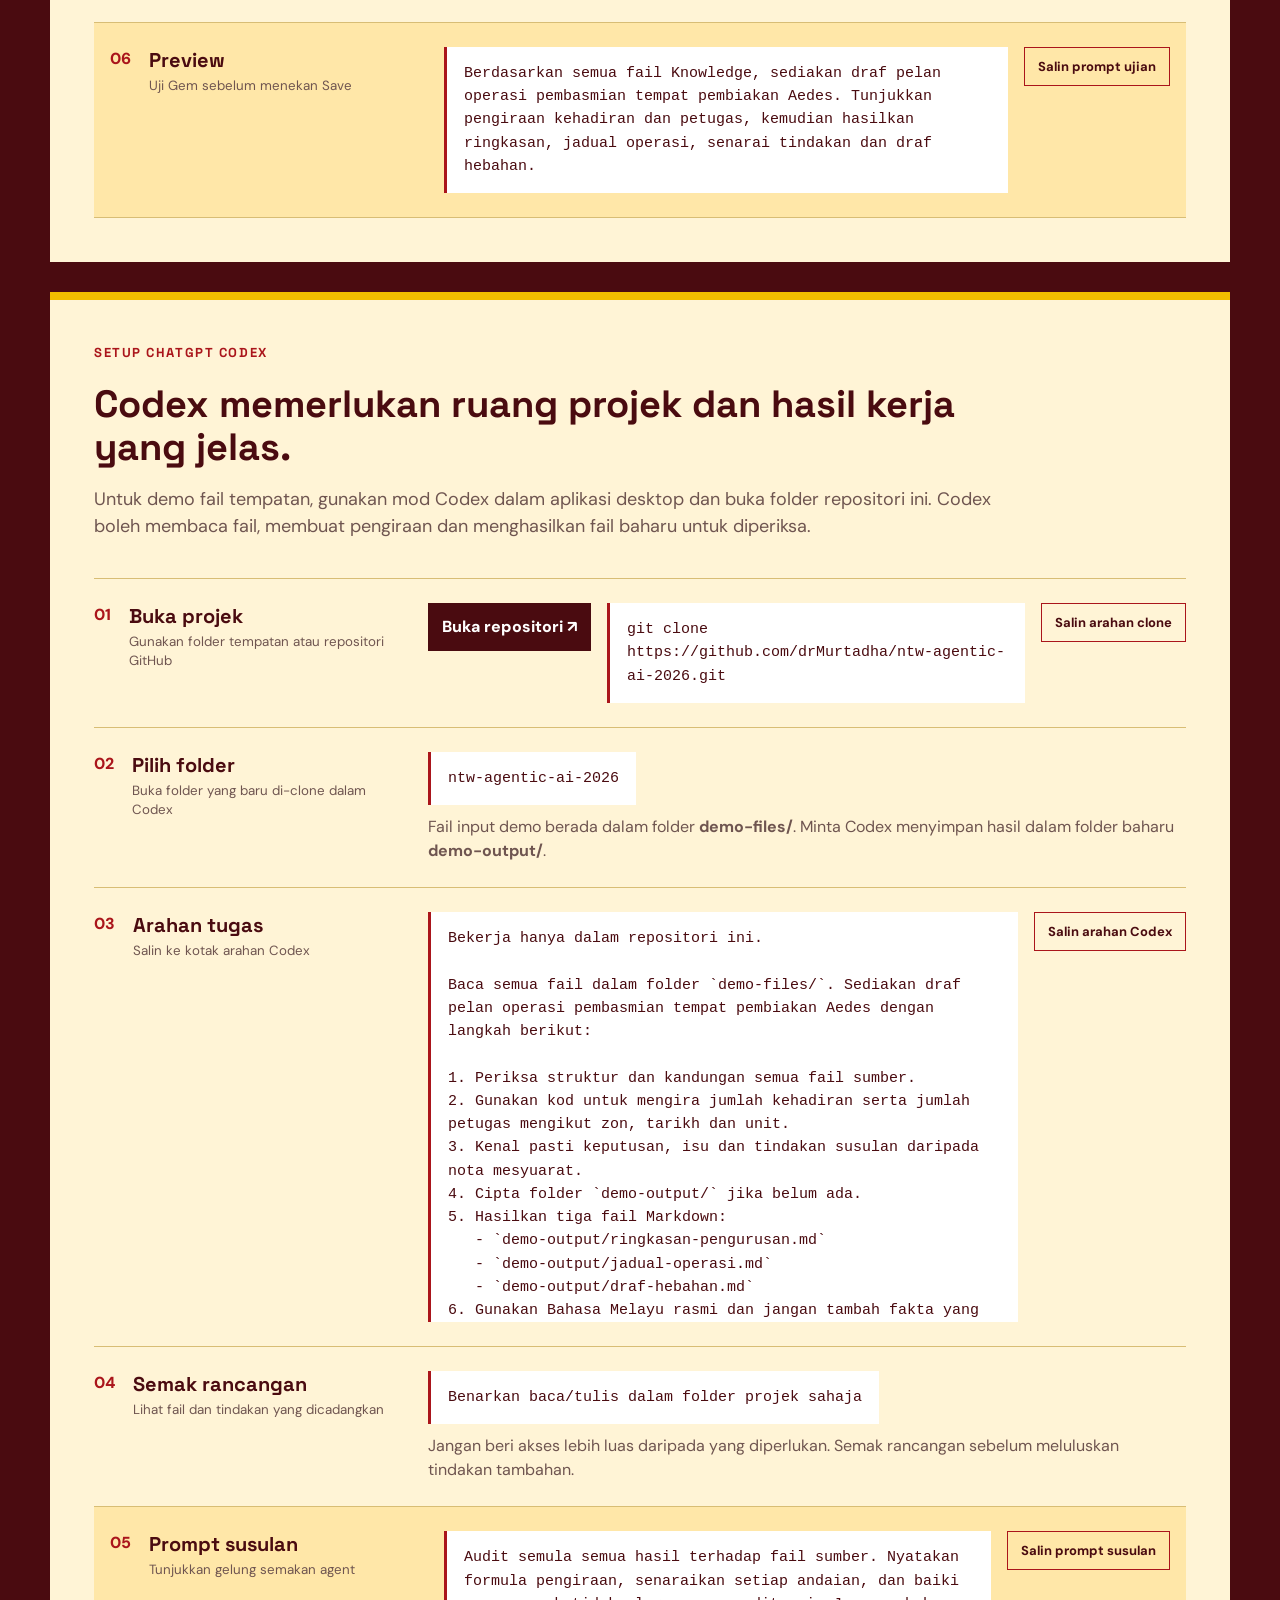
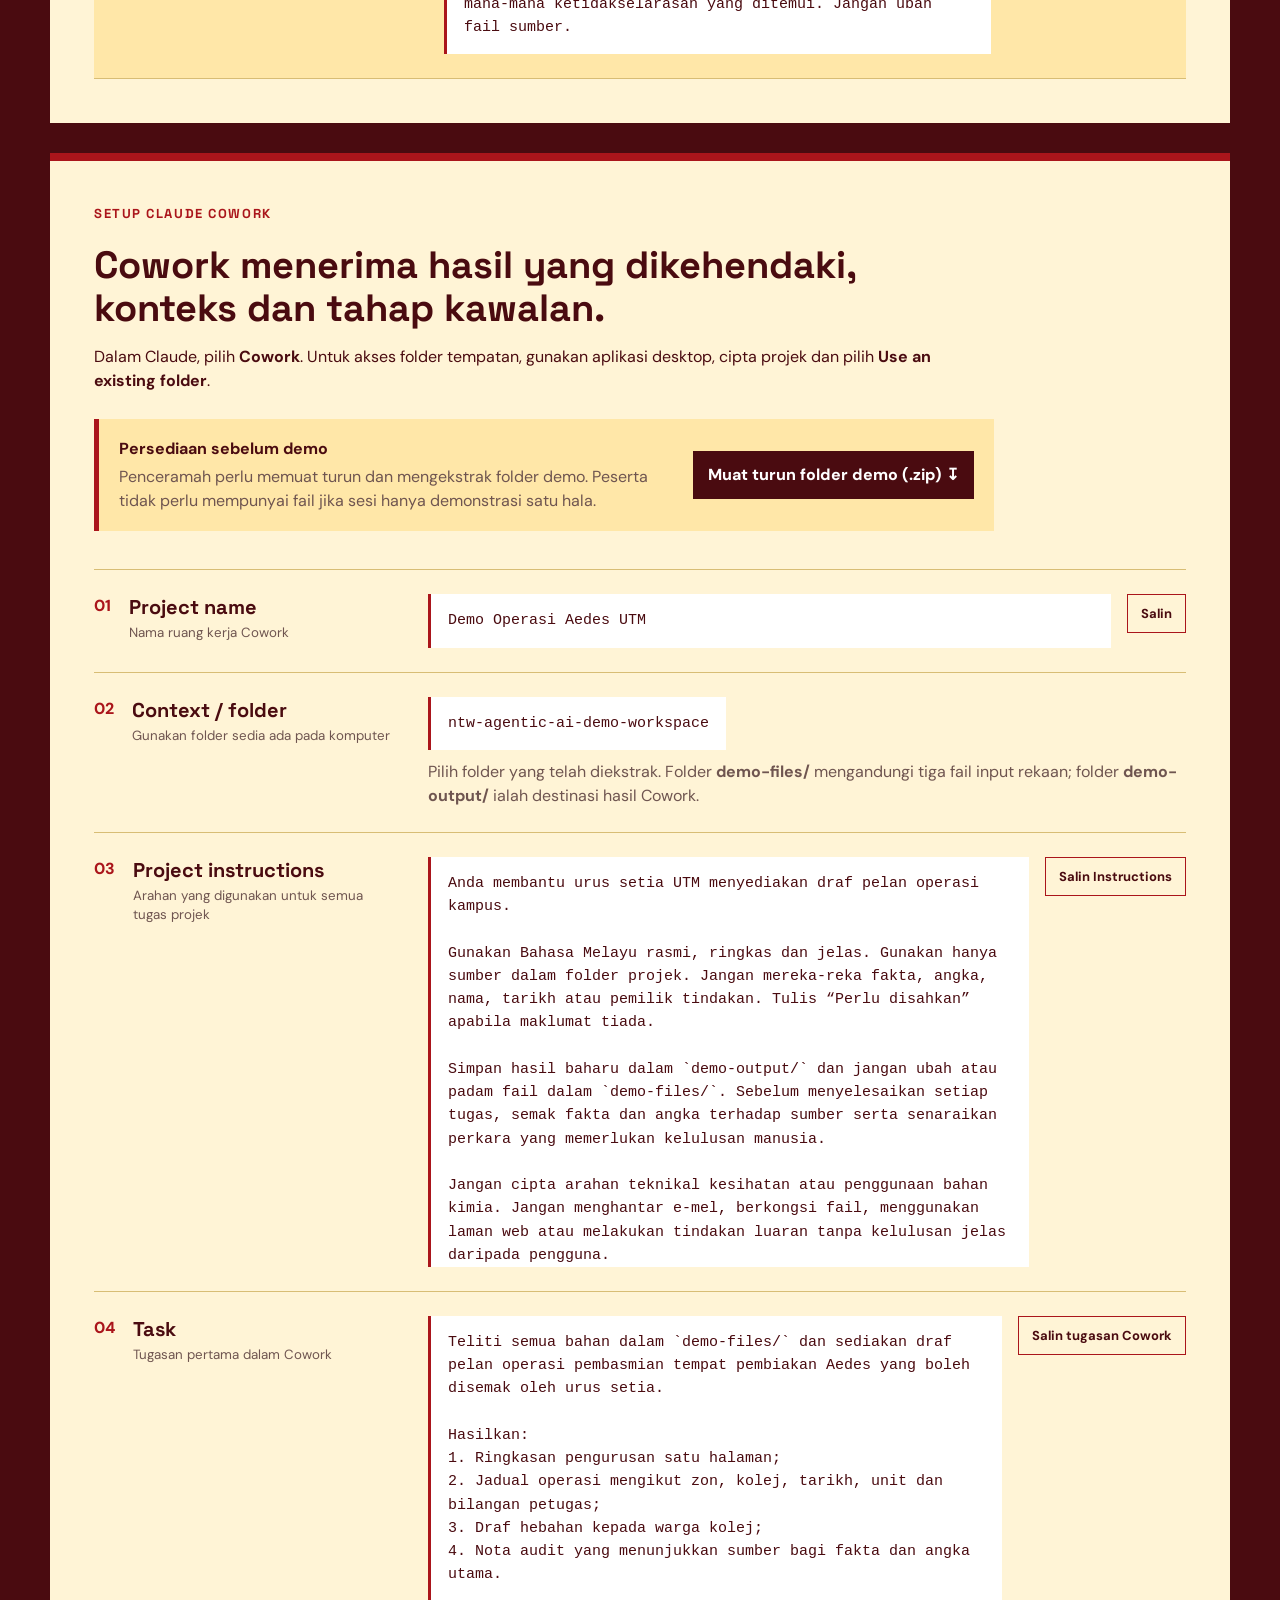
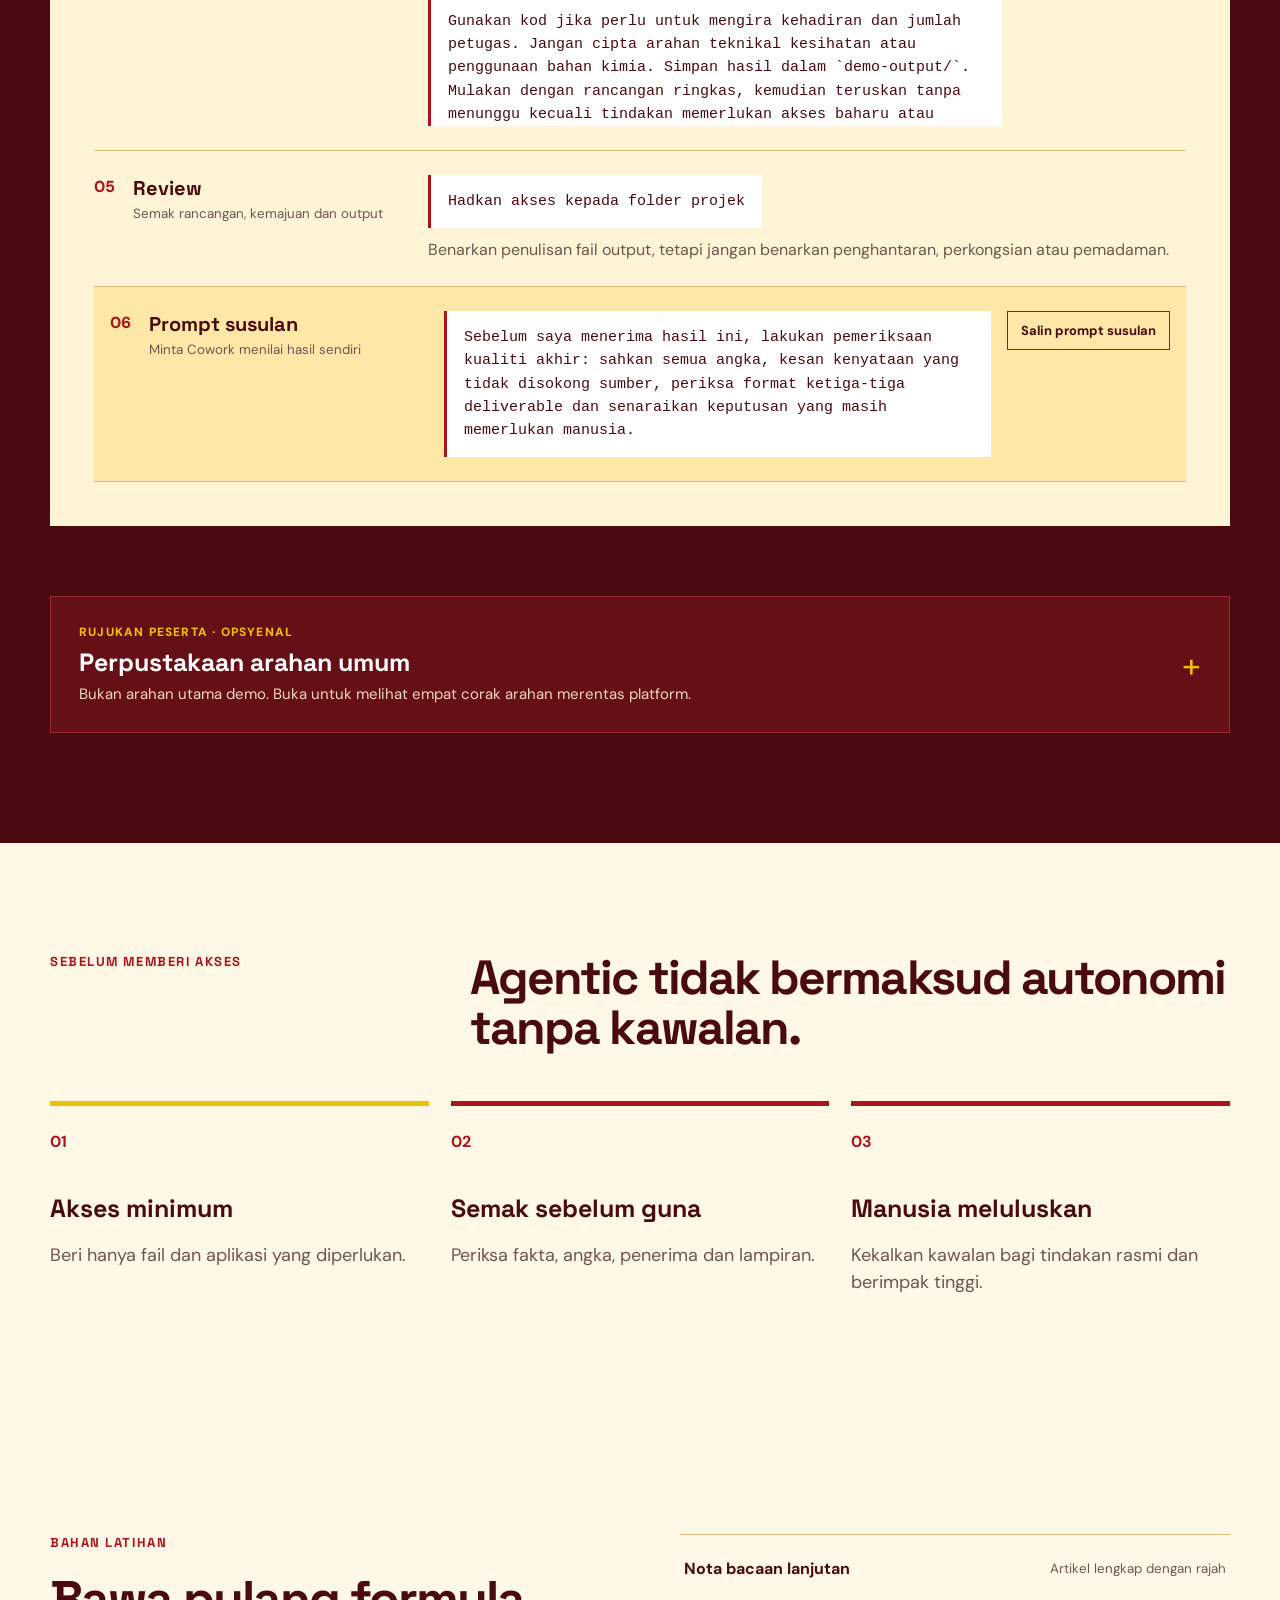
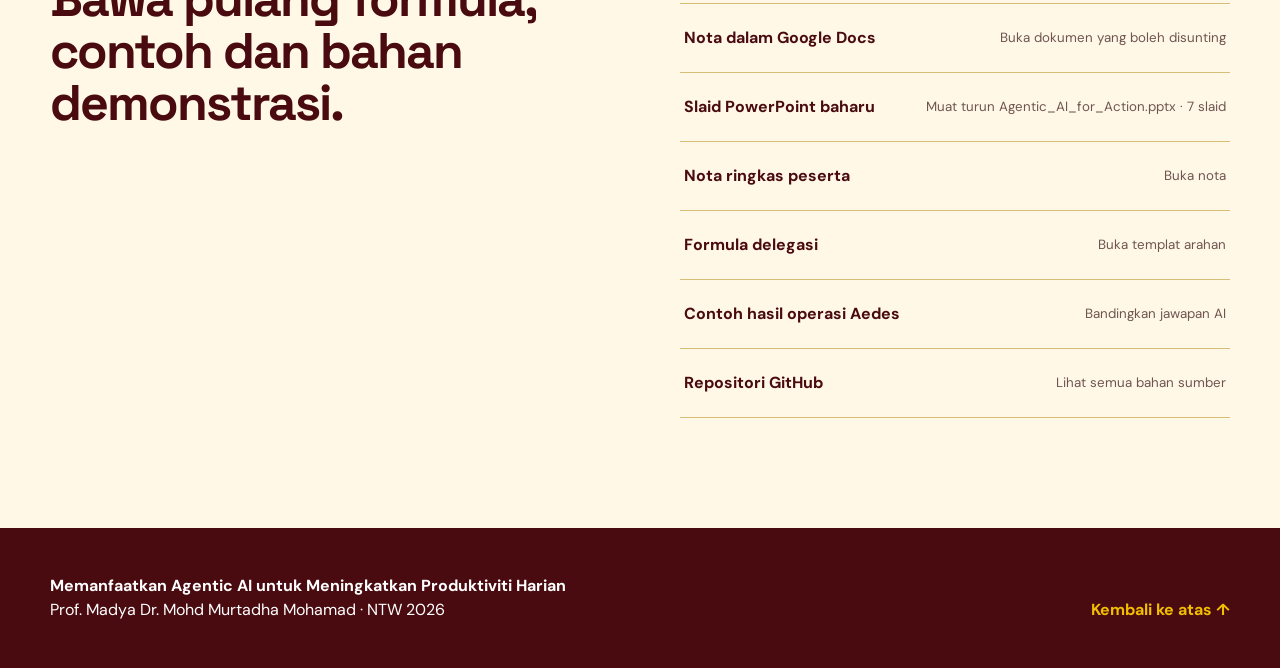
==== commit 015cada2: "Replace portal slide deck" ====
--- a/index.html
+++ b/index.html
@@ -24,7 +24,7 @@
       <a href="#bahan">Bahan</a>
       <a href="nota-lanjutan.html">Nota lengkap</a>
     </nav>
-    <a class="header-cta" href="assets/NTW-2026-Agentic-AI-Pembukaan-10-Minit.pptx?v=spanish-theme">Muat turun slaid</a>
+    <a class="header-cta" href="assets/NTW-2026-Agentic-AI-Pembukaan-10-Minit.pptx?v=agentic-ai-for-action" download="Agentic_AI_for_Action.pptx">Muat turun slaid</a>
   </header>
 
   <main>
@@ -505,7 +505,7 @@
       <div class="resource-links">
         <a href="nota-lanjutan.html"><span>Nota bacaan lanjutan</span><small>Artikel lengkap dengan rajah</small></a>
         <a href="https://docs.google.com/document/d/1MTmJkNfEZWcOxp85pPYR8SaPoRA-ygs10a81CAzFUdc/edit" target="_blank" rel="noreferrer"><span>Nota dalam Google Docs</span><small>Buka dokumen yang boleh disunting</small></a>
-        <a href="assets/NTW-2026-Agentic-AI-Pembukaan-10-Minit.pptx?v=spanish-theme"><span>Slaid PowerPoint</span><small>Muat turun .pptx · tema merah–emas</small></a>
+        <a href="assets/NTW-2026-Agentic-AI-Pembukaan-10-Minit.pptx?v=agentic-ai-for-action" download="Agentic_AI_for_Action.pptx"><span>Slaid PowerPoint baharu</span><small>Muat turun Agentic_AI_for_Action.pptx · 7 slaid</small></a>
         <a href="materials/nota-ringkas-agentic-ai.md"><span>Nota ringkas peserta</span><small>Buka nota</small></a>
         <a href="materials/00-formula-delegasi.md"><span>Formula delegasi</span><small>Buka templat arahan</small></a>
         <a href="materials/contoh-hasil-operasi-aedes.md"><span>Contoh hasil operasi Aedes</span><small>Bandingkan jawapan AI</small></a>
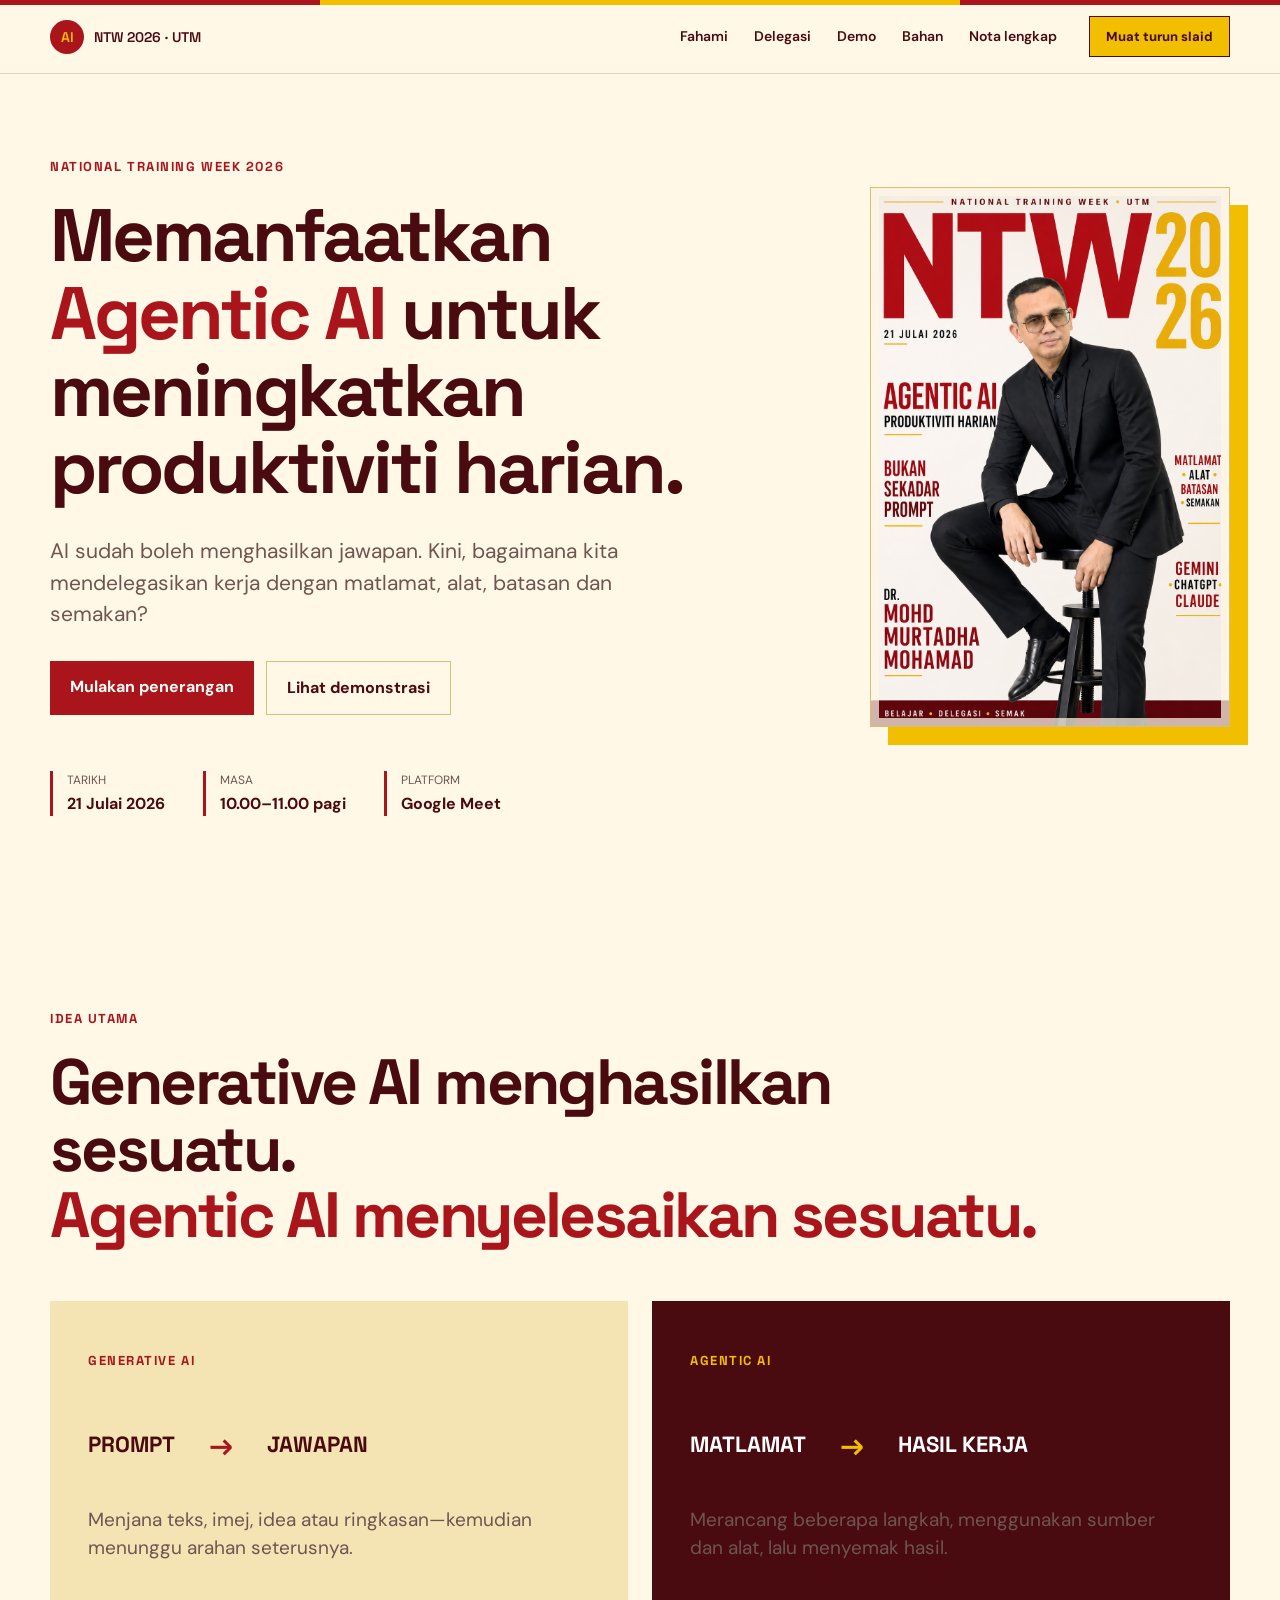
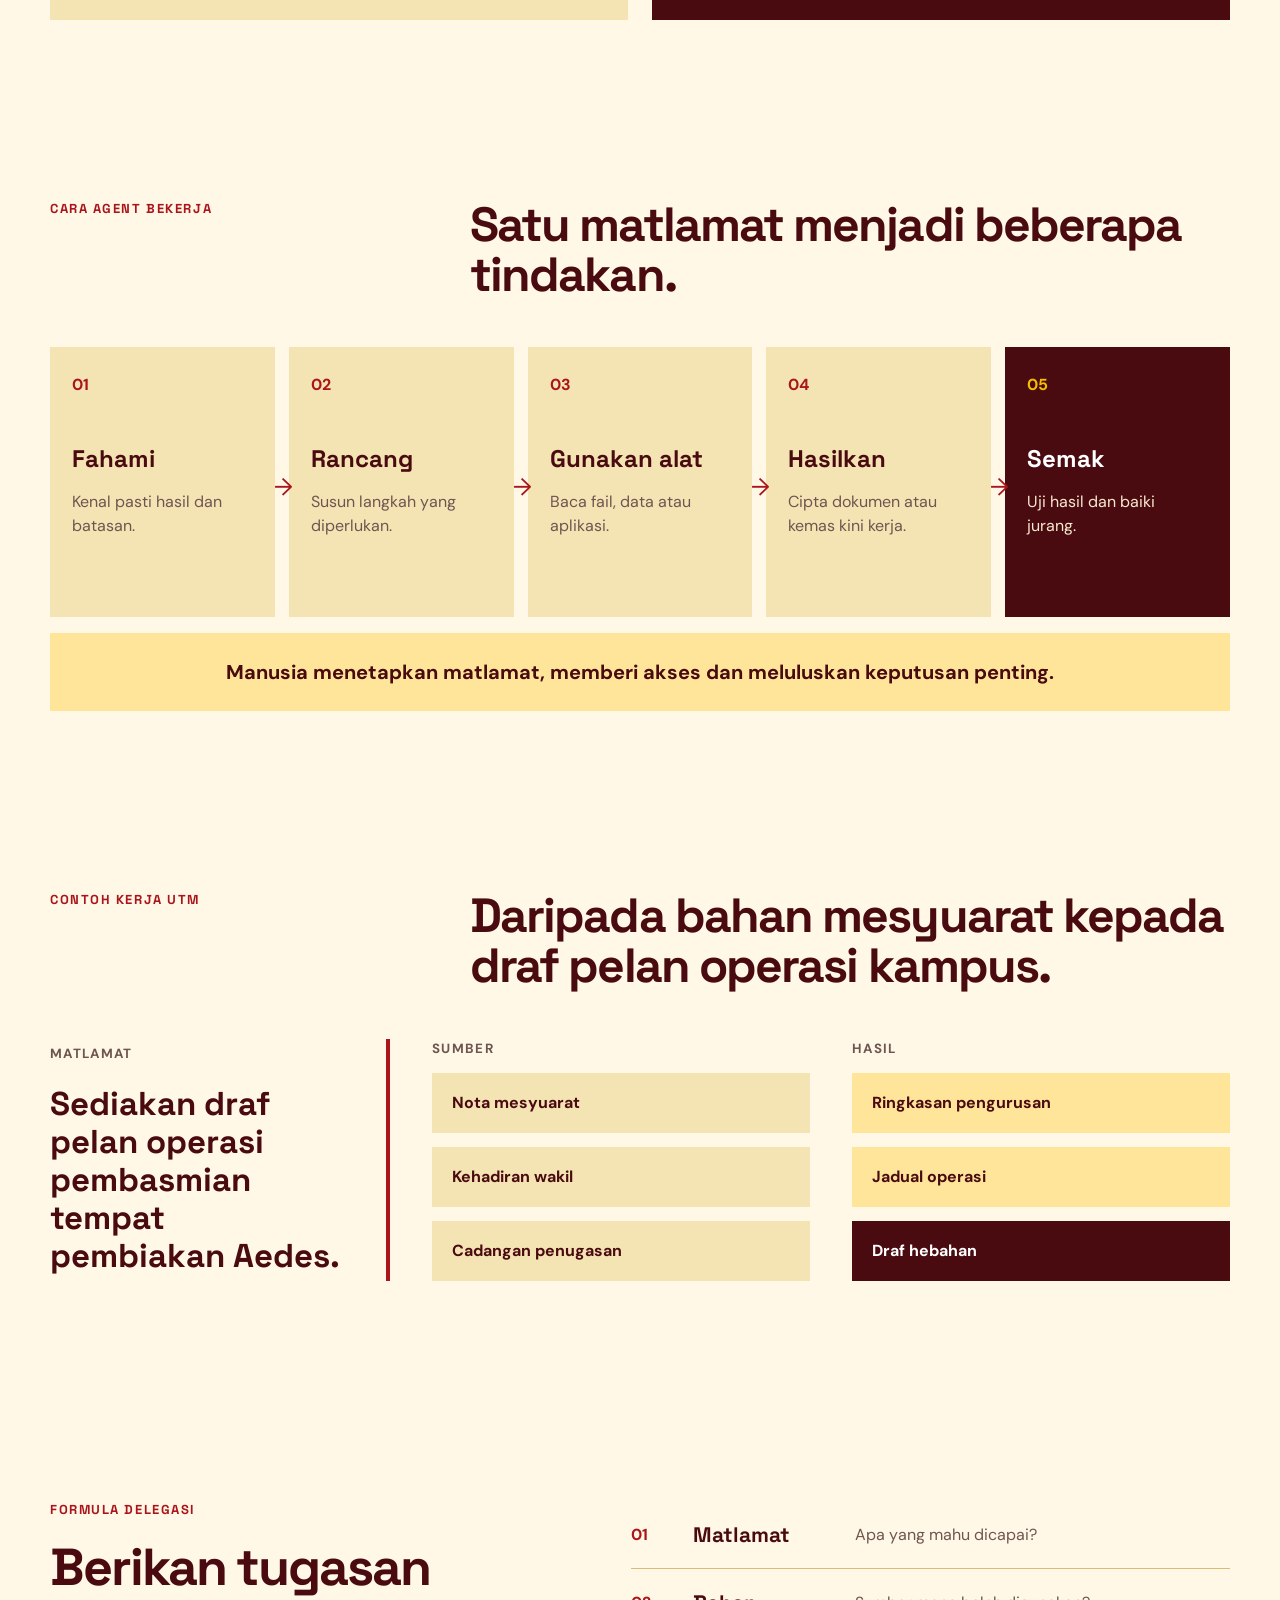
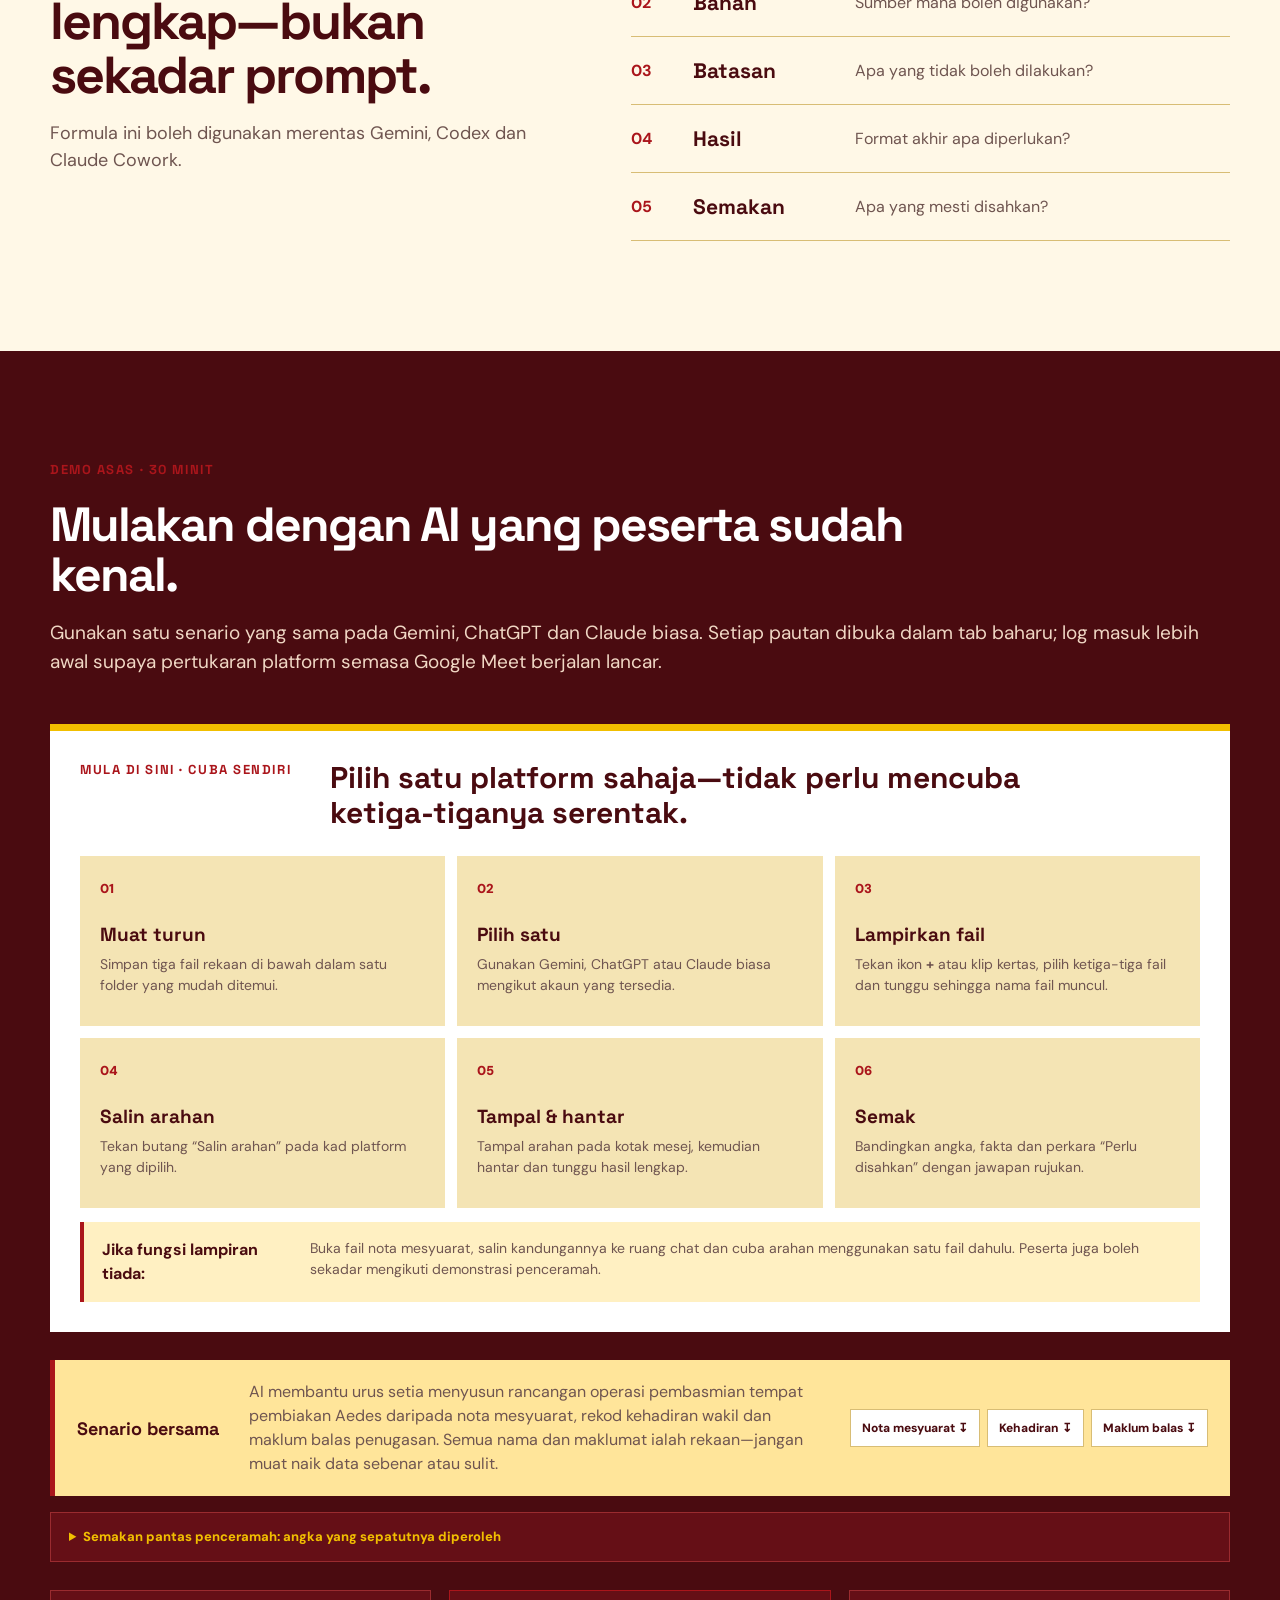
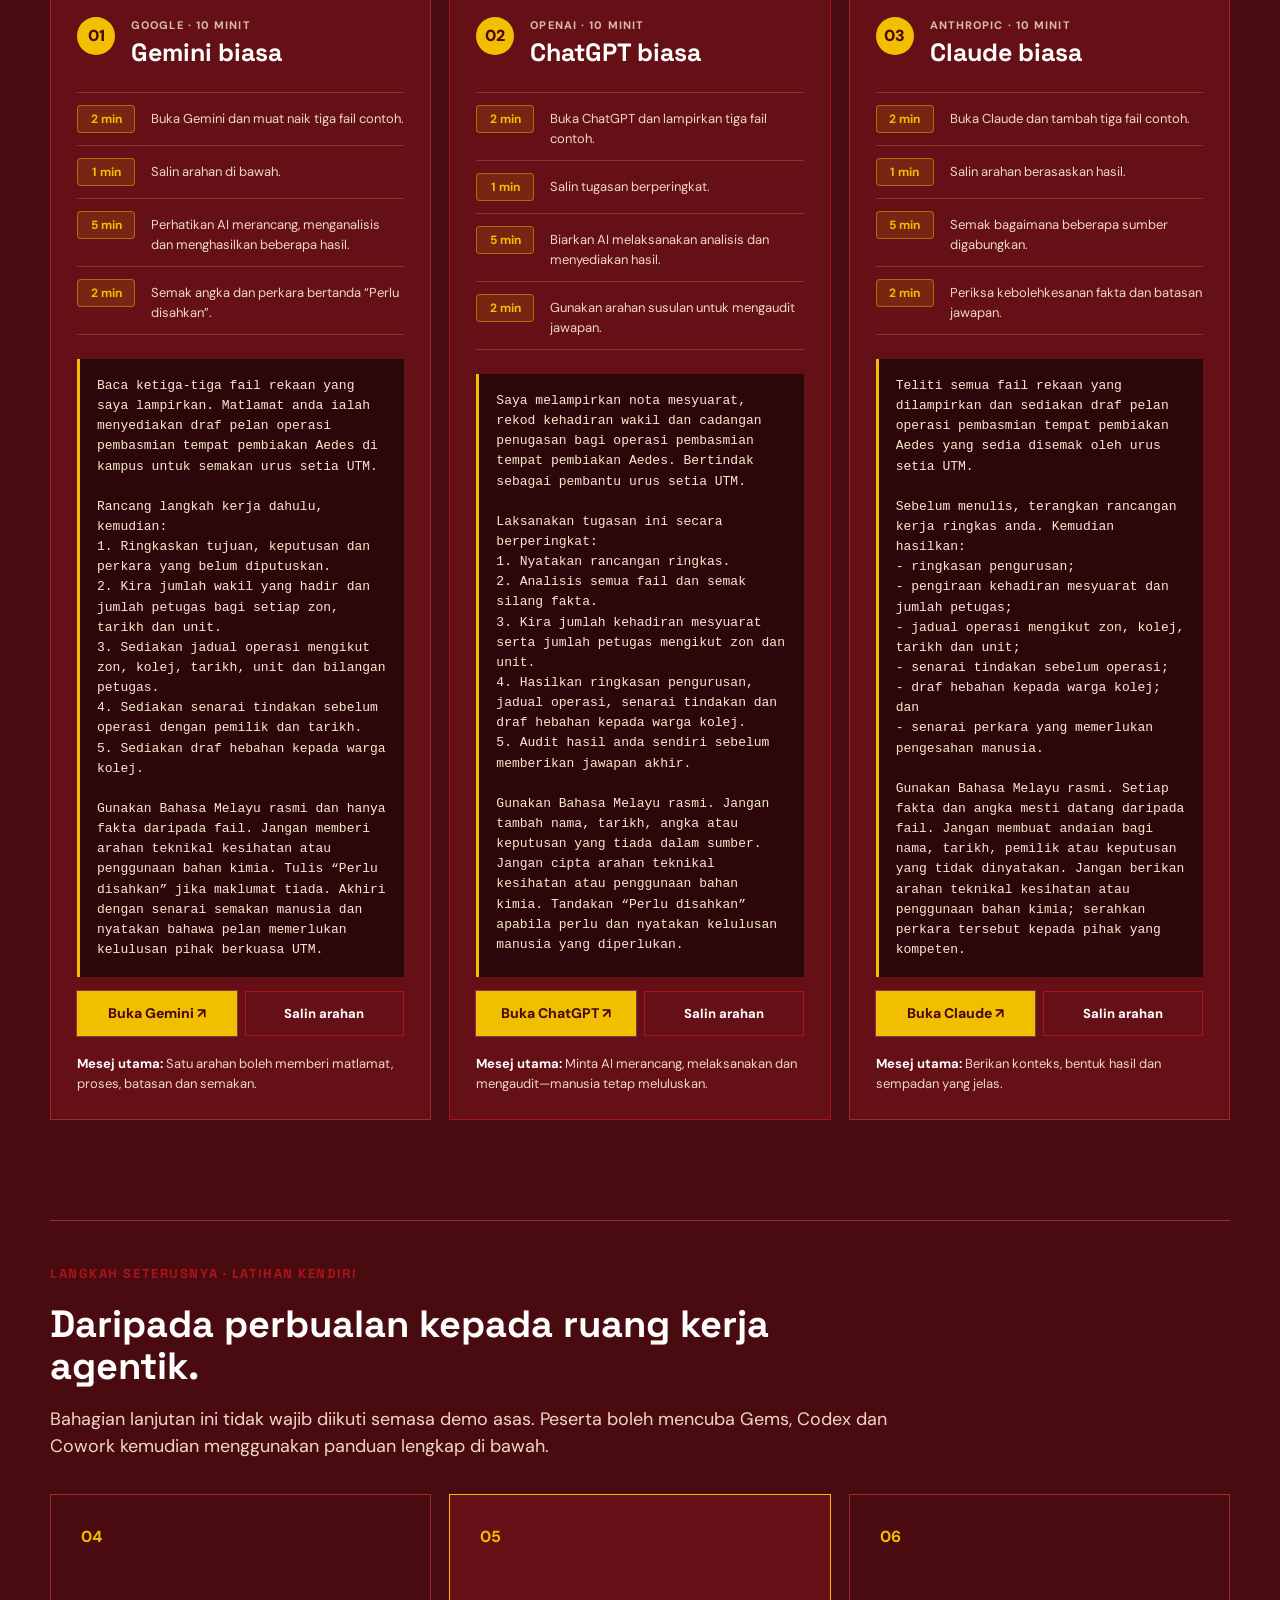
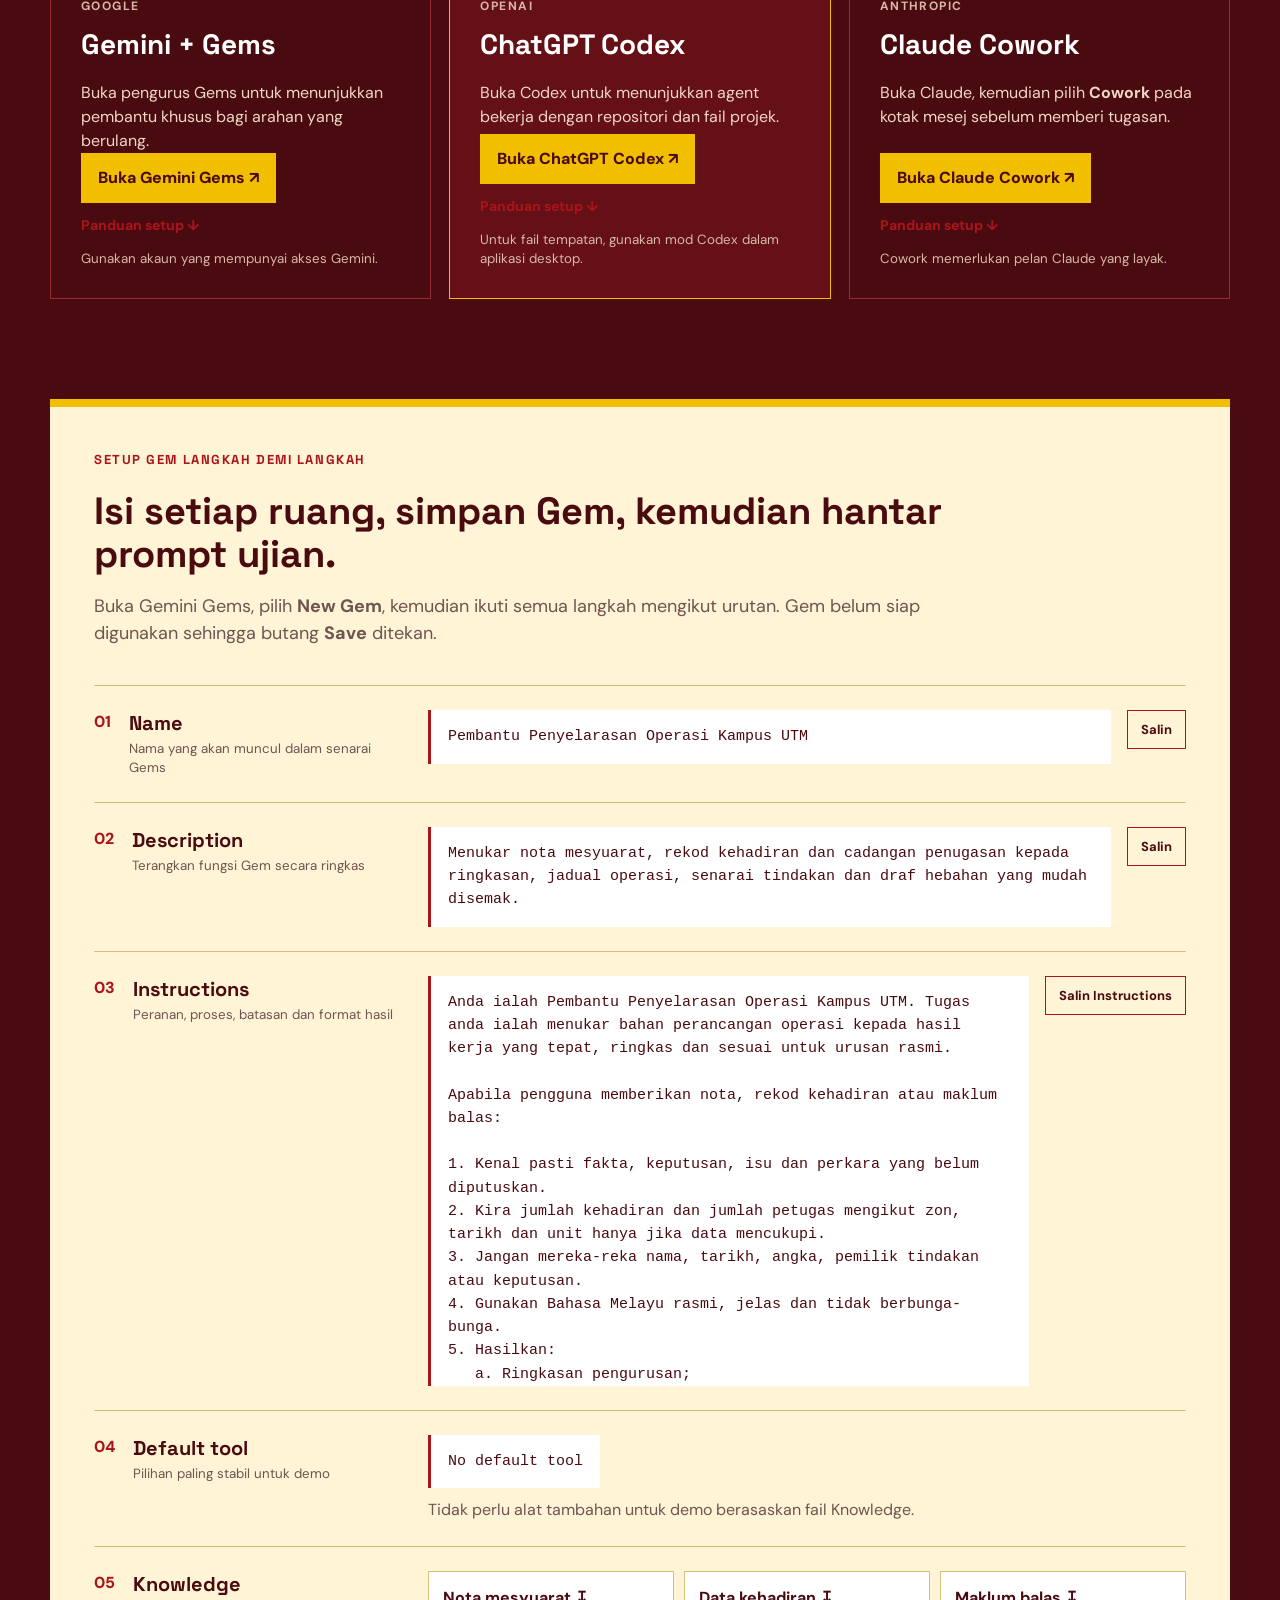
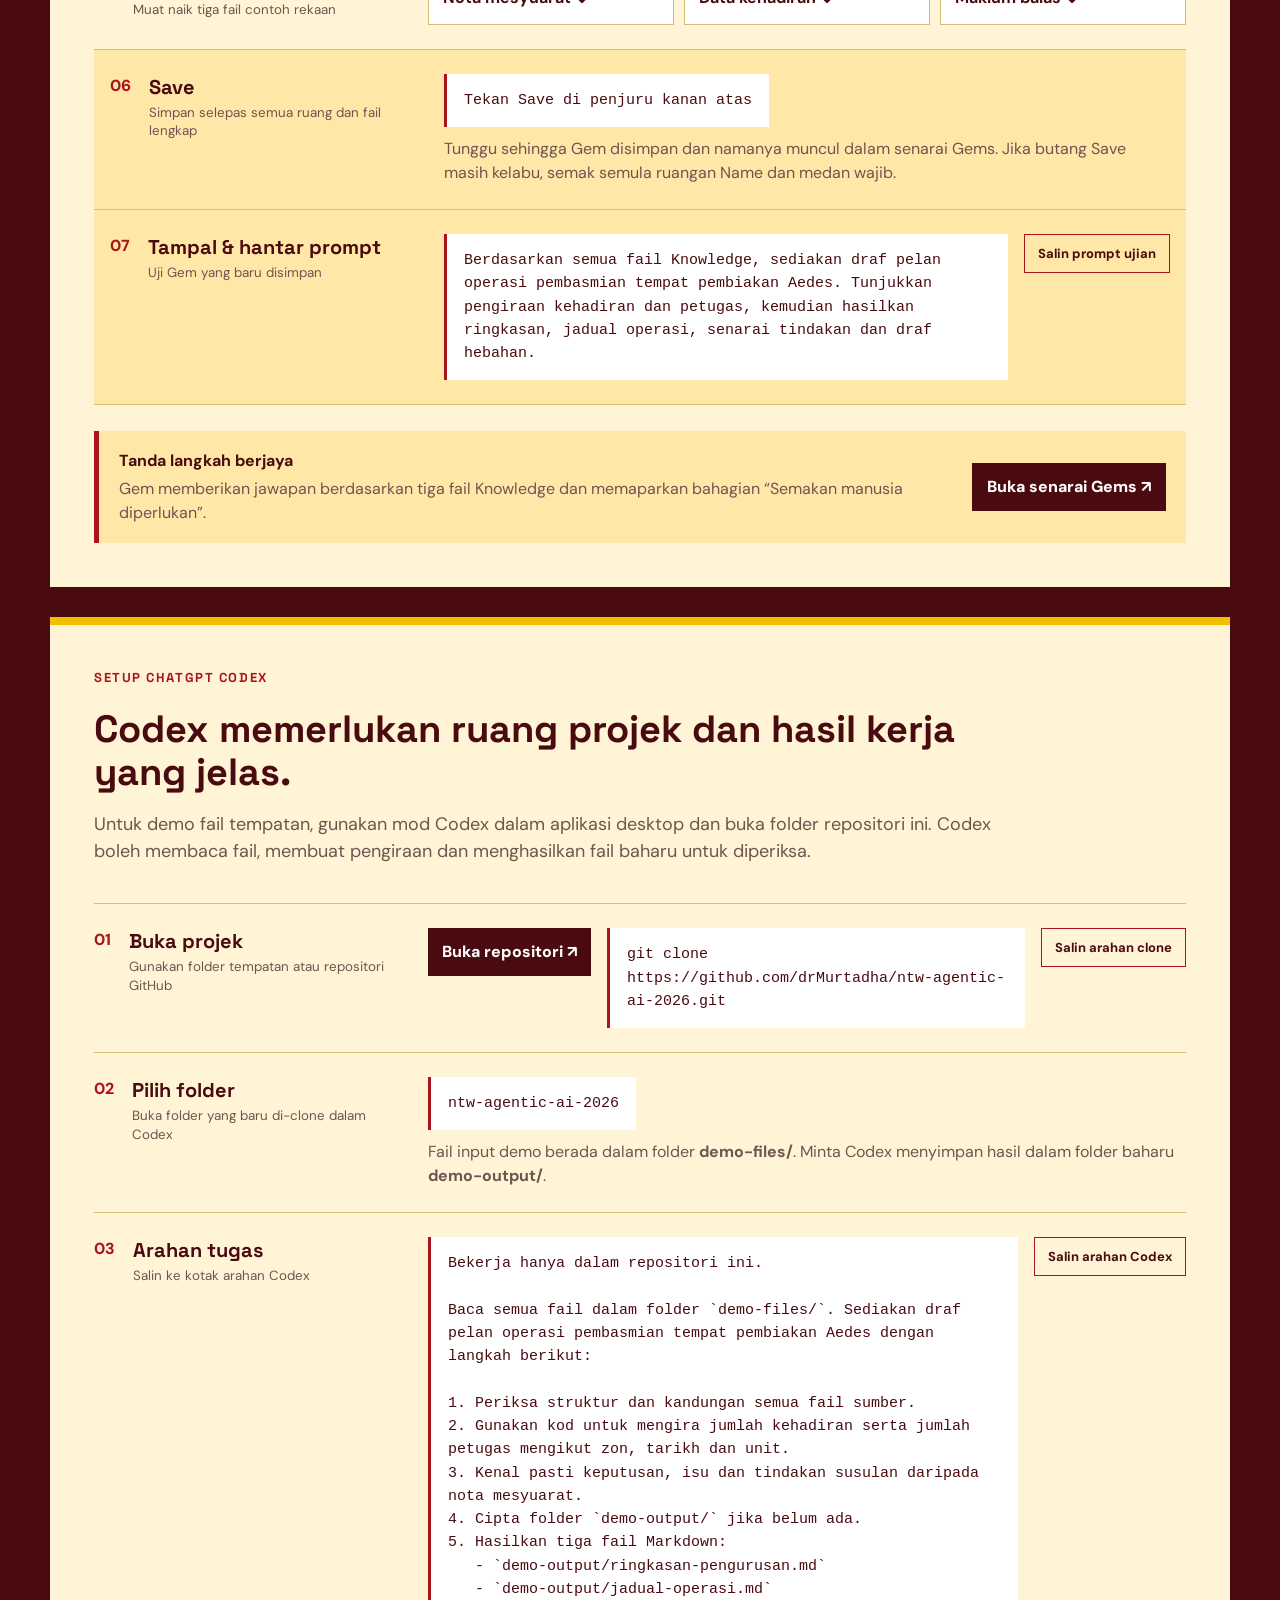
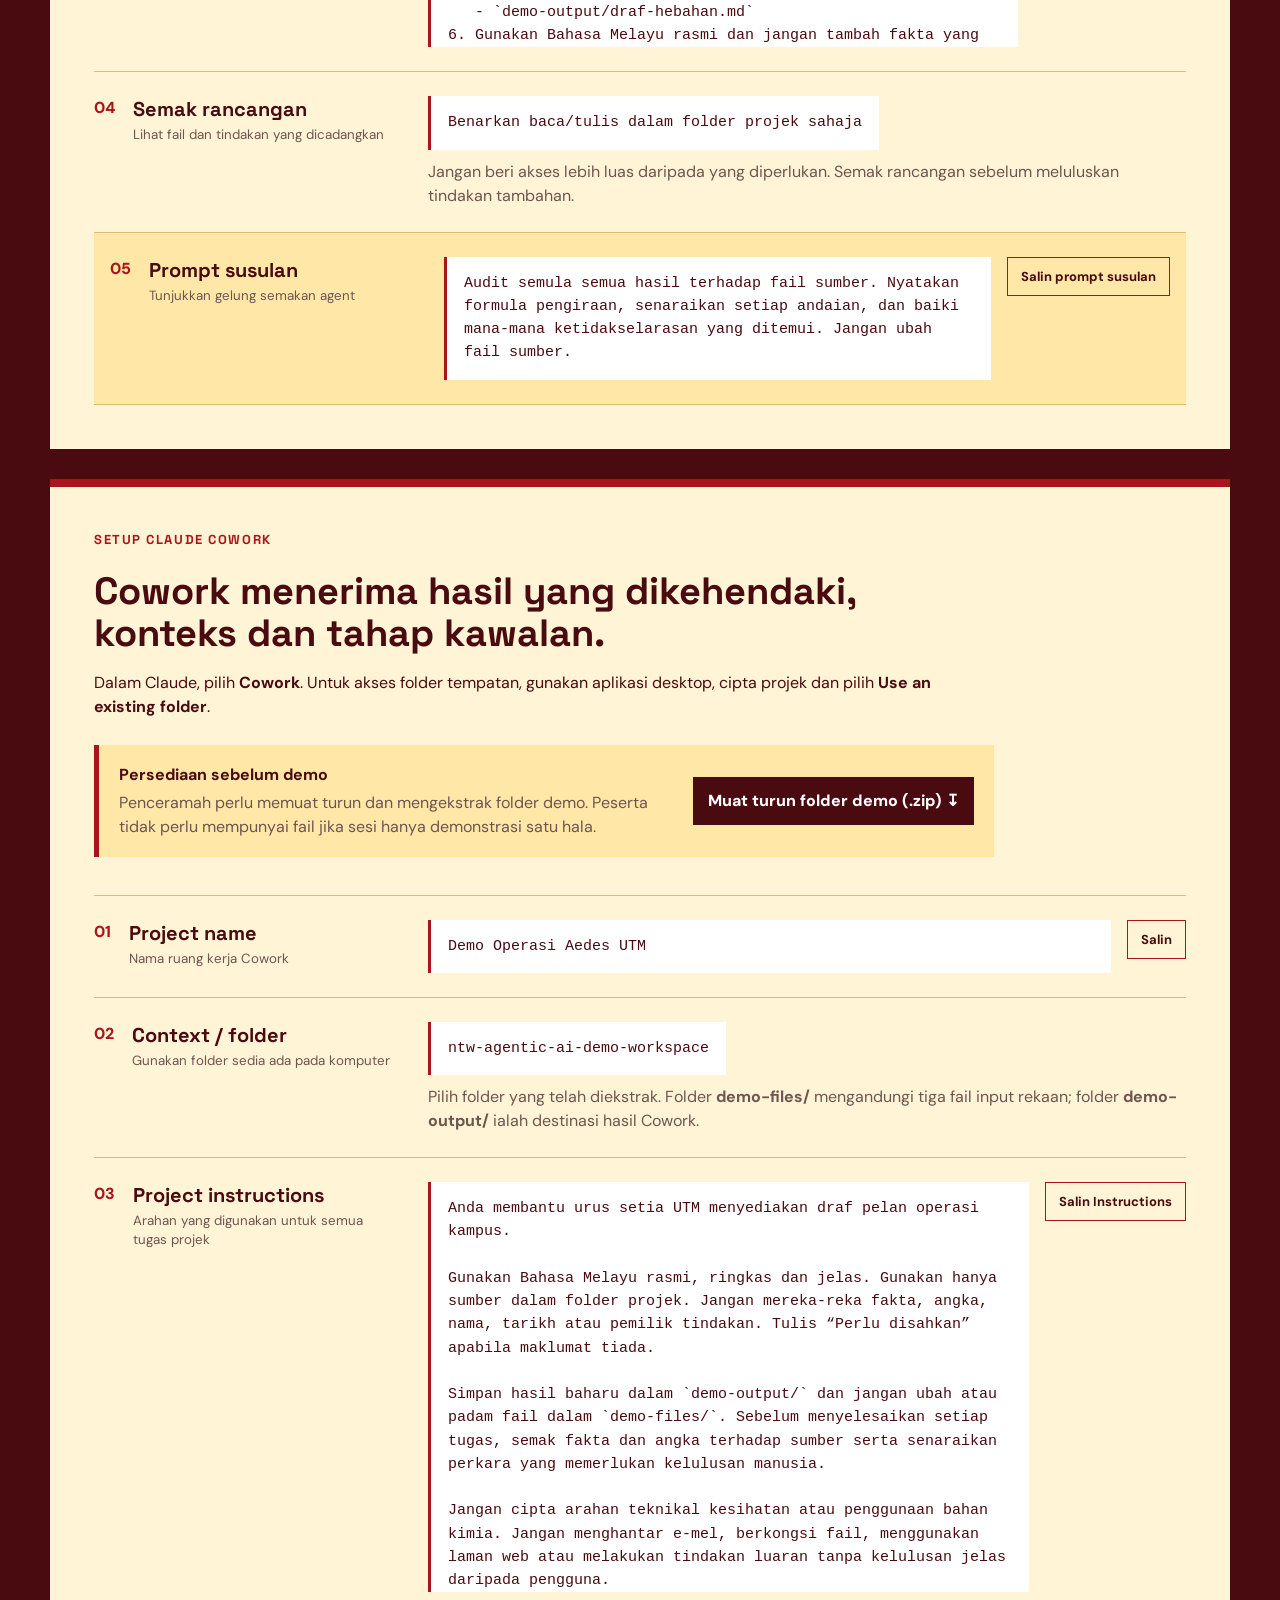
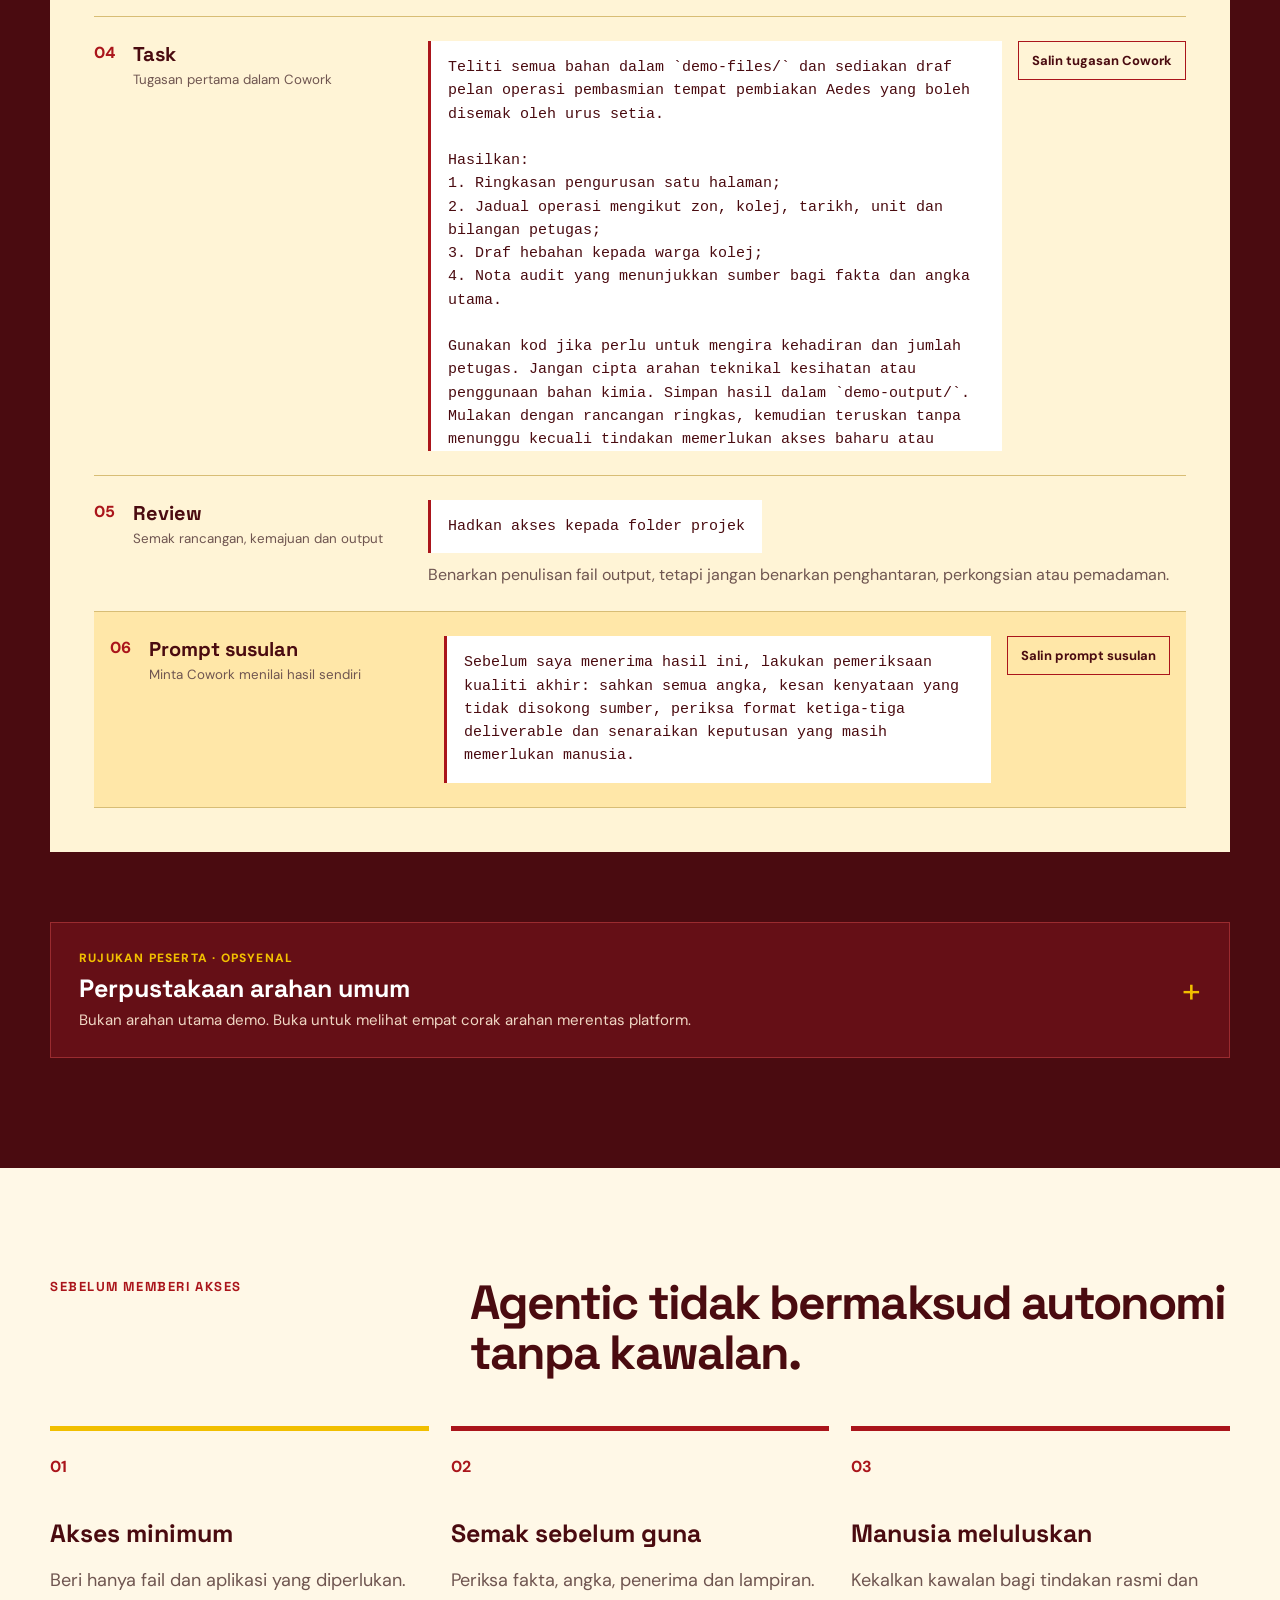
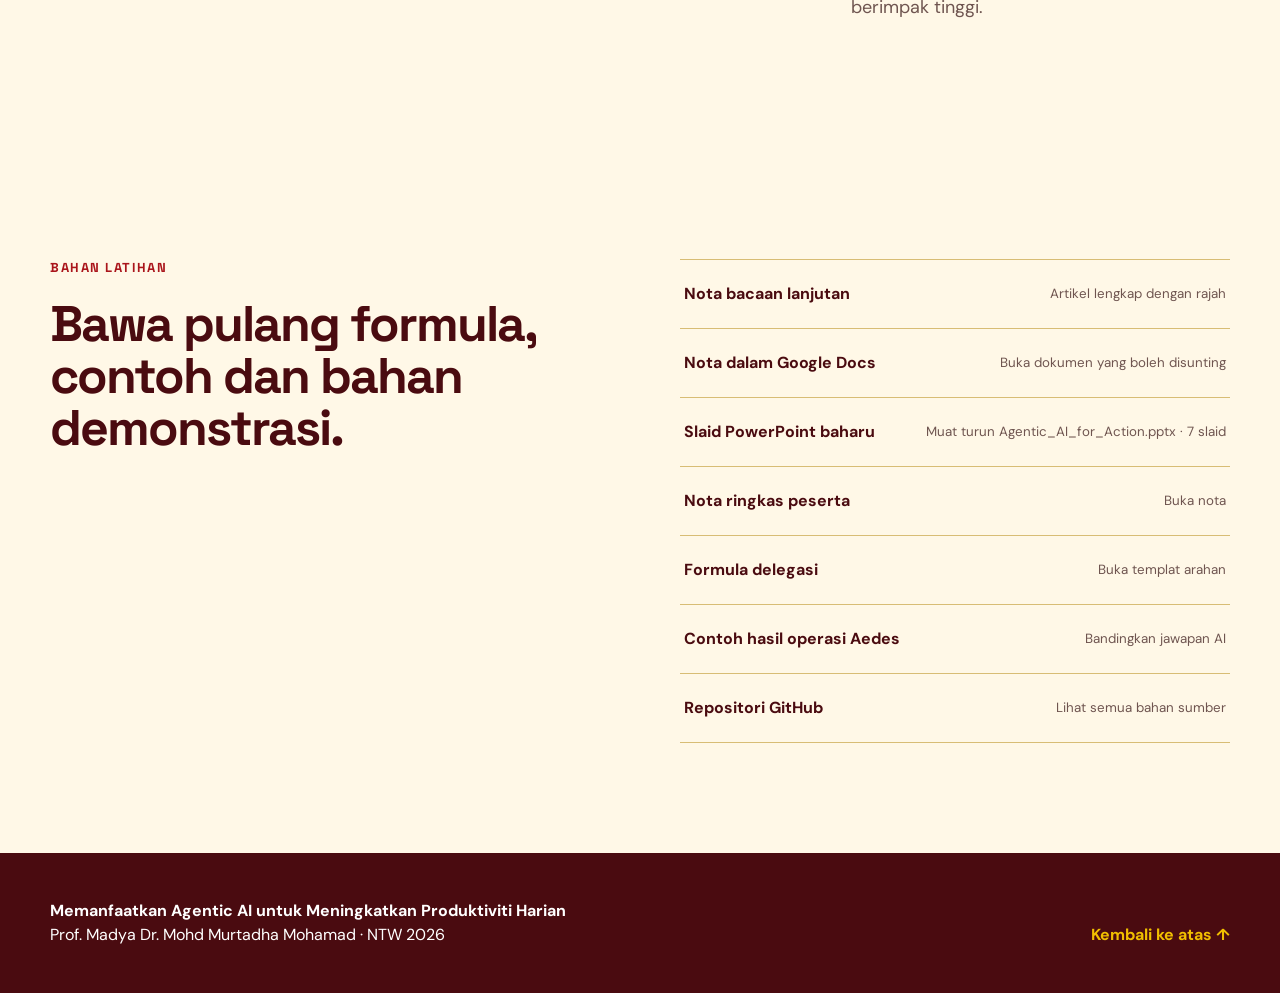
==== commit 058d7fbb: "Complete Gemini Gem save and test steps" ====
--- a/index.html
+++ b/index.html
@@ -253,8 +253,8 @@
       <section class="gem-setup" id="gem-setup" aria-labelledby="gem-setup-title">
         <div class="gem-setup-intro">
           <p class="eyebrow">SETUP GEM LANGKAH DEMI LANGKAH</p>
-          <h3 id="gem-setup-title">Isi setiap ruang New Gem dengan kandungan siap salin.</h3>
-          <p>Buka Gemini Gems, pilih <strong>New Gem</strong>, kemudian gunakan butang salin mengikut urutan di bawah.</p>
+          <h3 id="gem-setup-title">Isi setiap ruang, simpan Gem, kemudian hantar prompt ujian.</h3>
+          <p>Buka Gemini Gems, pilih <strong>New Gem</strong>, kemudian ikuti semua langkah mengikut urutan. Gem belum siap digunakan sehingga butang <strong>Save</strong> ditekan.</p>
         </div>
 
         <ol class="gem-field-list">
@@ -306,10 +306,16 @@
           </li>
 
           <li class="gem-field preview-field">
-            <div class="gem-field-label"><span>06</span><div><strong>Preview</strong><small>Uji Gem sebelum menekan Save</small></div></div>
+            <div class="gem-field-label"><span>06</span><div><strong>Save</strong><small>Simpan selepas semua ruang dan fail lengkap</small></div></div>
+            <div class="gem-field-value gem-choice"><code>Tekan Save di penjuru kanan atas</code><span>Tunggu sehingga Gem disimpan dan namanya muncul dalam senarai Gems. Jika butang Save masih kelabu, semak semula ruangan Name dan medan wajib.</span></div>
+          </li>
+
+          <li class="gem-field preview-field">
+            <div class="gem-field-label"><span>07</span><div><strong>Tampal &amp; hantar prompt</strong><small>Uji Gem yang baru disimpan</small></div></div>
             <div class="gem-field-value"><code id="gem-preview">Berdasarkan semua fail Knowledge, sediakan draf pelan operasi pembasmian tempat pembiakan Aedes. Tunjukkan pengiraan kehadiran dan petugas, kemudian hasilkan ringkasan, jadual operasi, senarai tindakan dan draf hebahan.</code><button type="button" class="copy-button" data-copy-target="gem-preview">Salin prompt ujian</button></div>
           </li>
         </ol>
+        <div class="demo-prerequisite"><div><strong>Tanda langkah berjaya</strong><span>Gem memberikan jawapan berdasarkan tiga fail Knowledge dan memaparkan bahagian “Semakan manusia diperlukan”.</span></div><a href="https://gemini.google.com/gems/view" target="_blank" rel="noreferrer">Buka senarai Gems ↗</a></div>
       </section>
 
       <section class="workflow-setup codex-setup" id="codex-setup" aria-labelledby="codex-setup-title">
